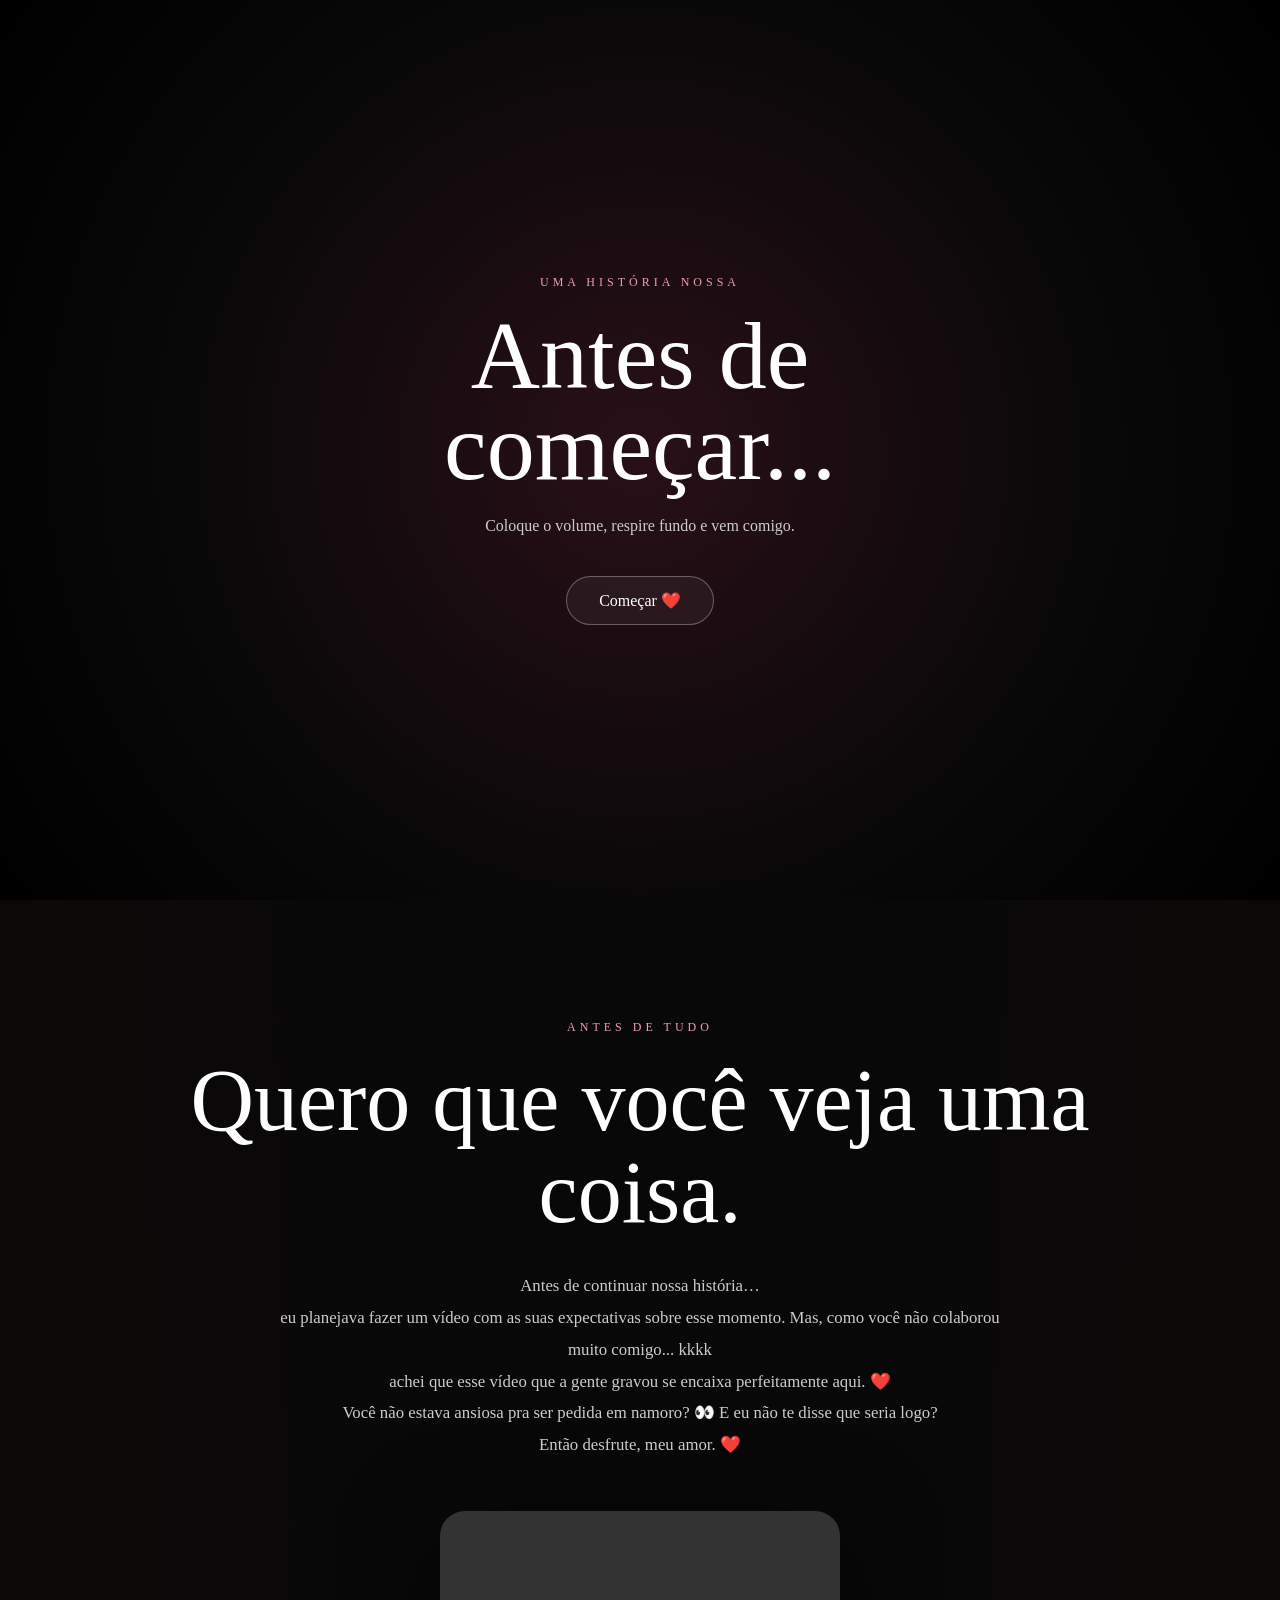
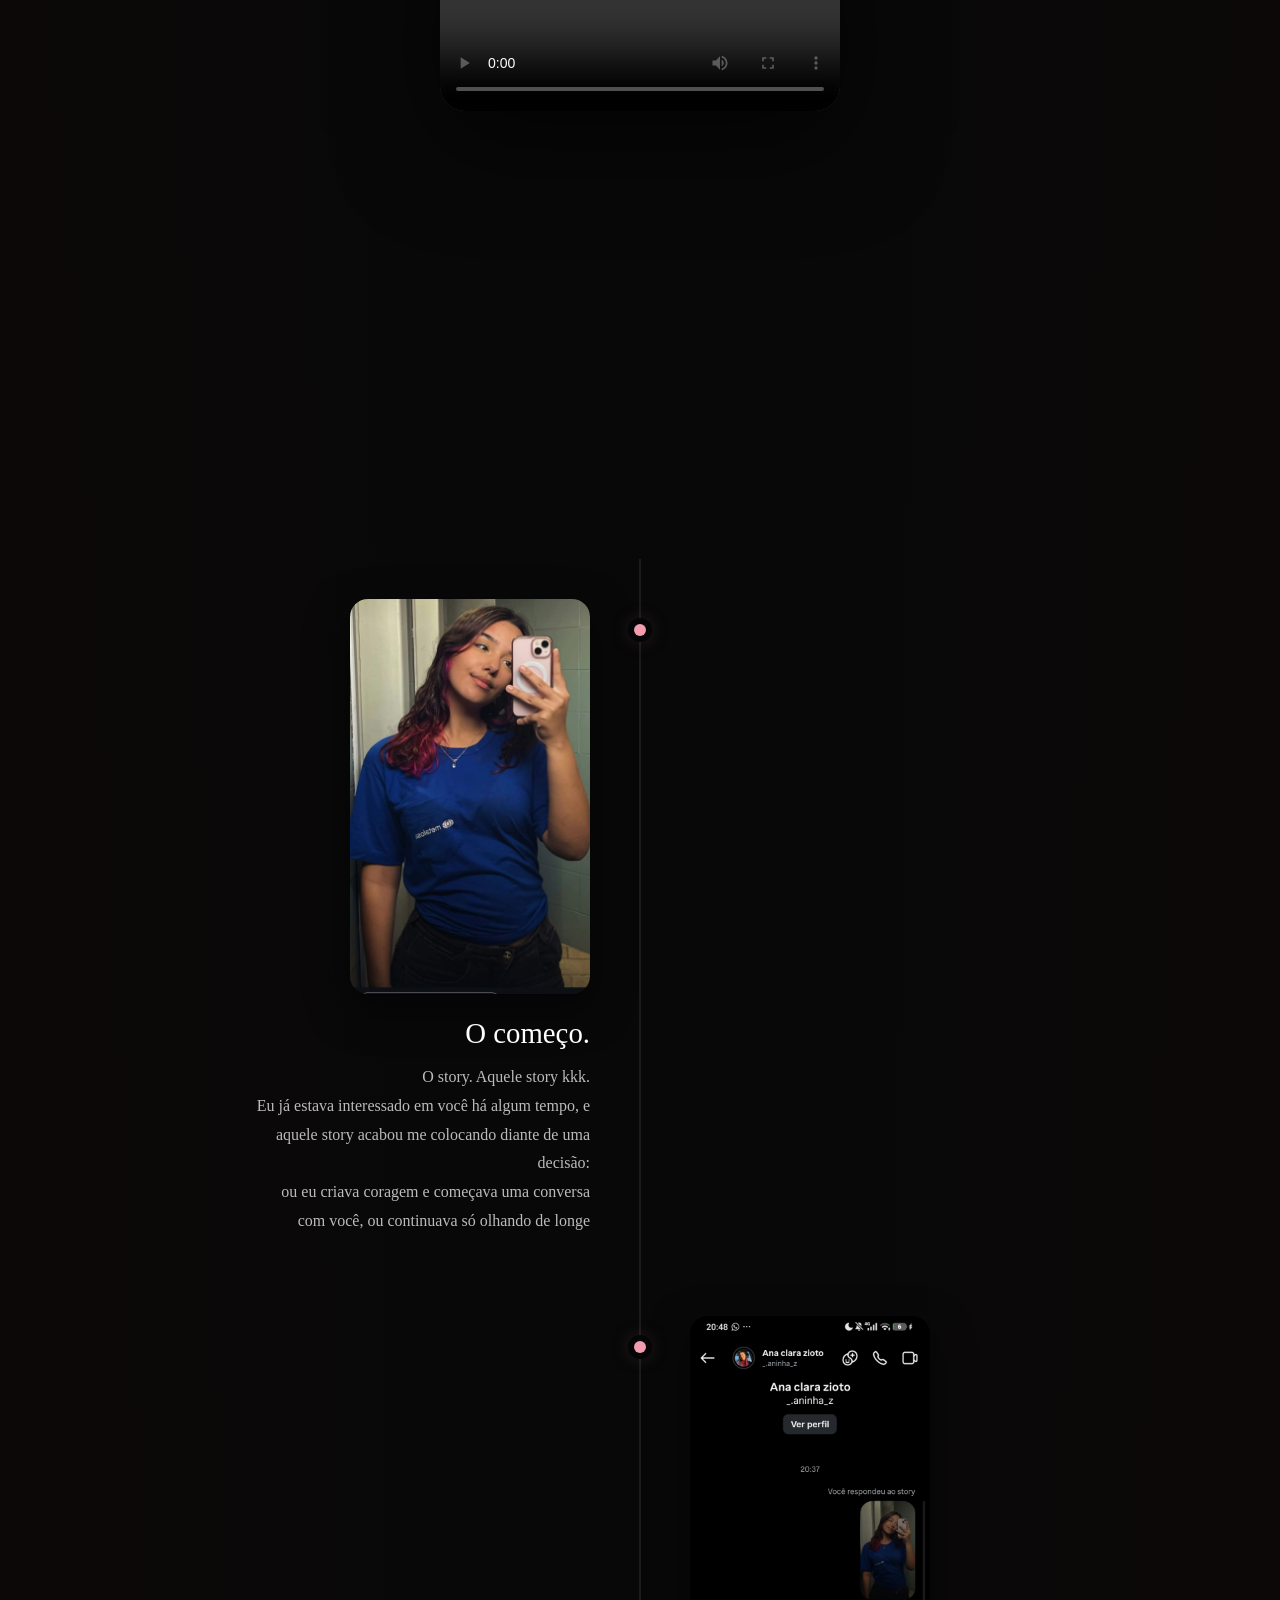
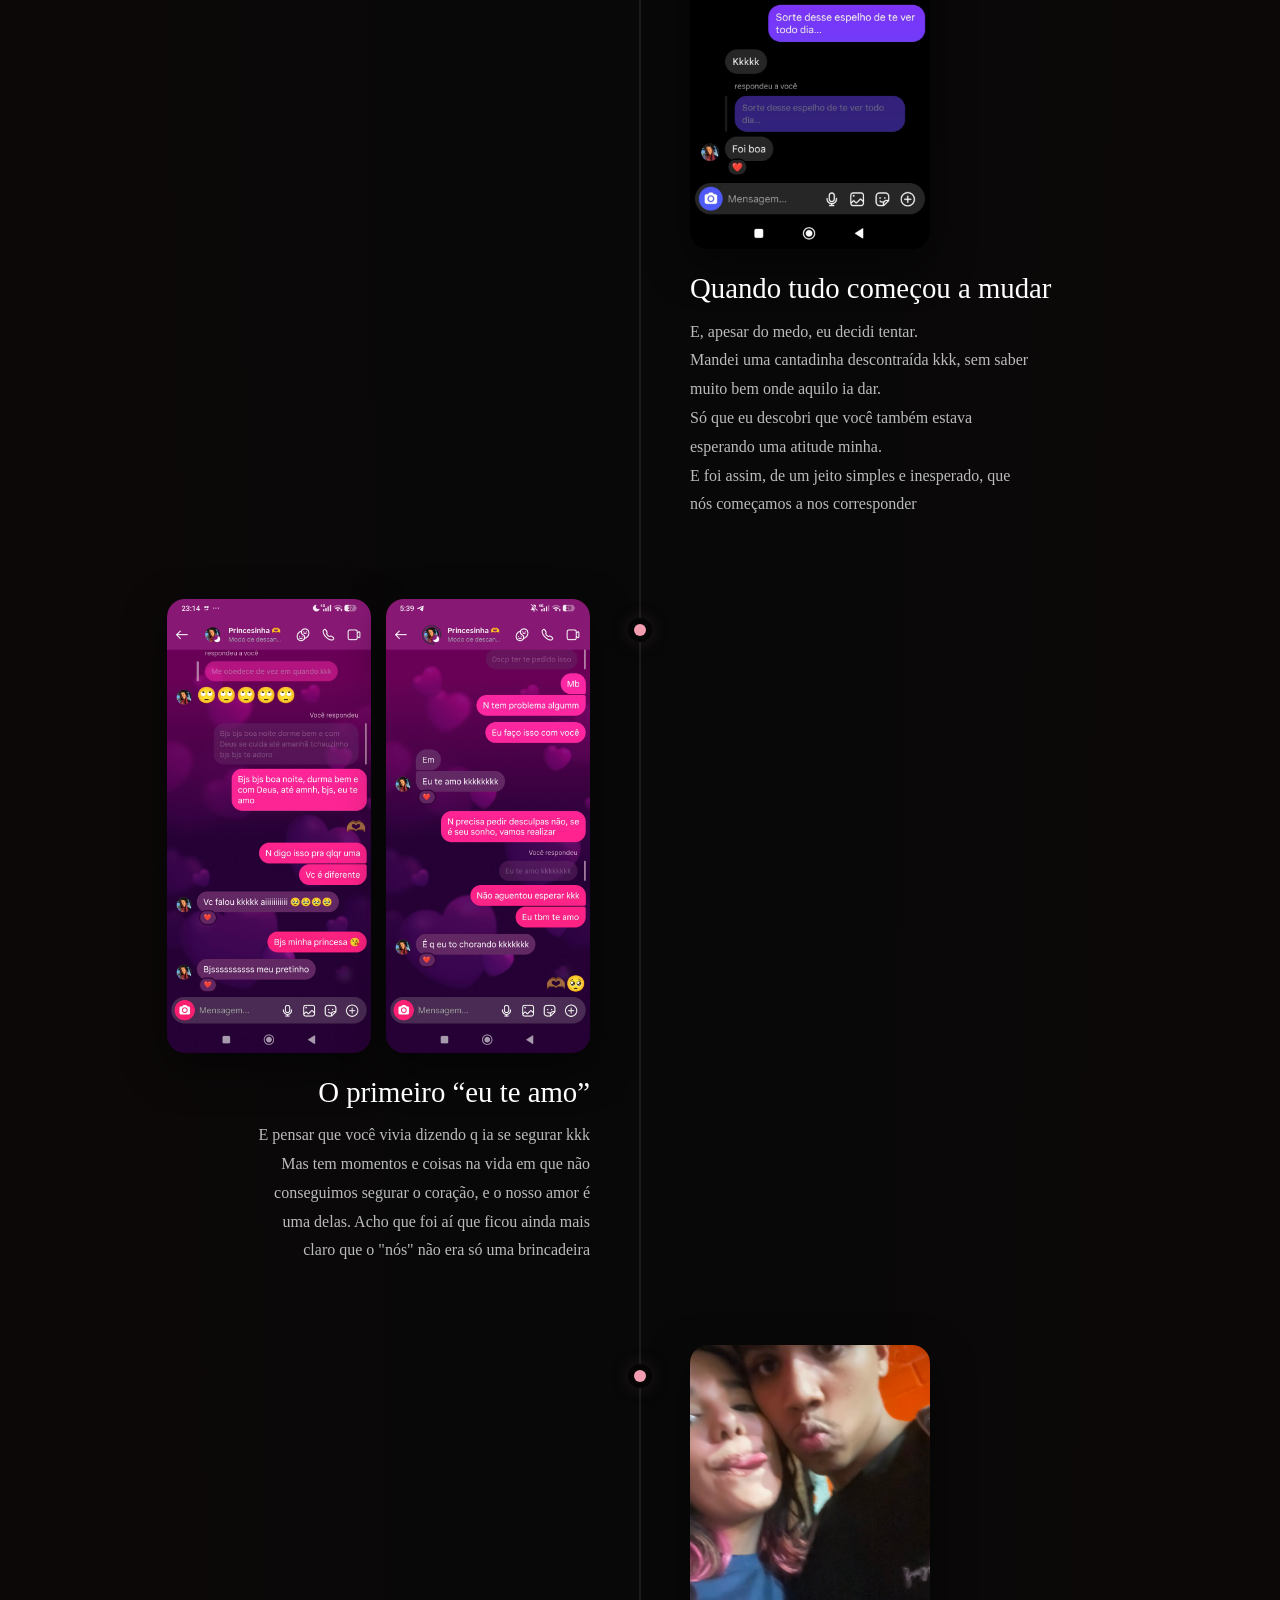
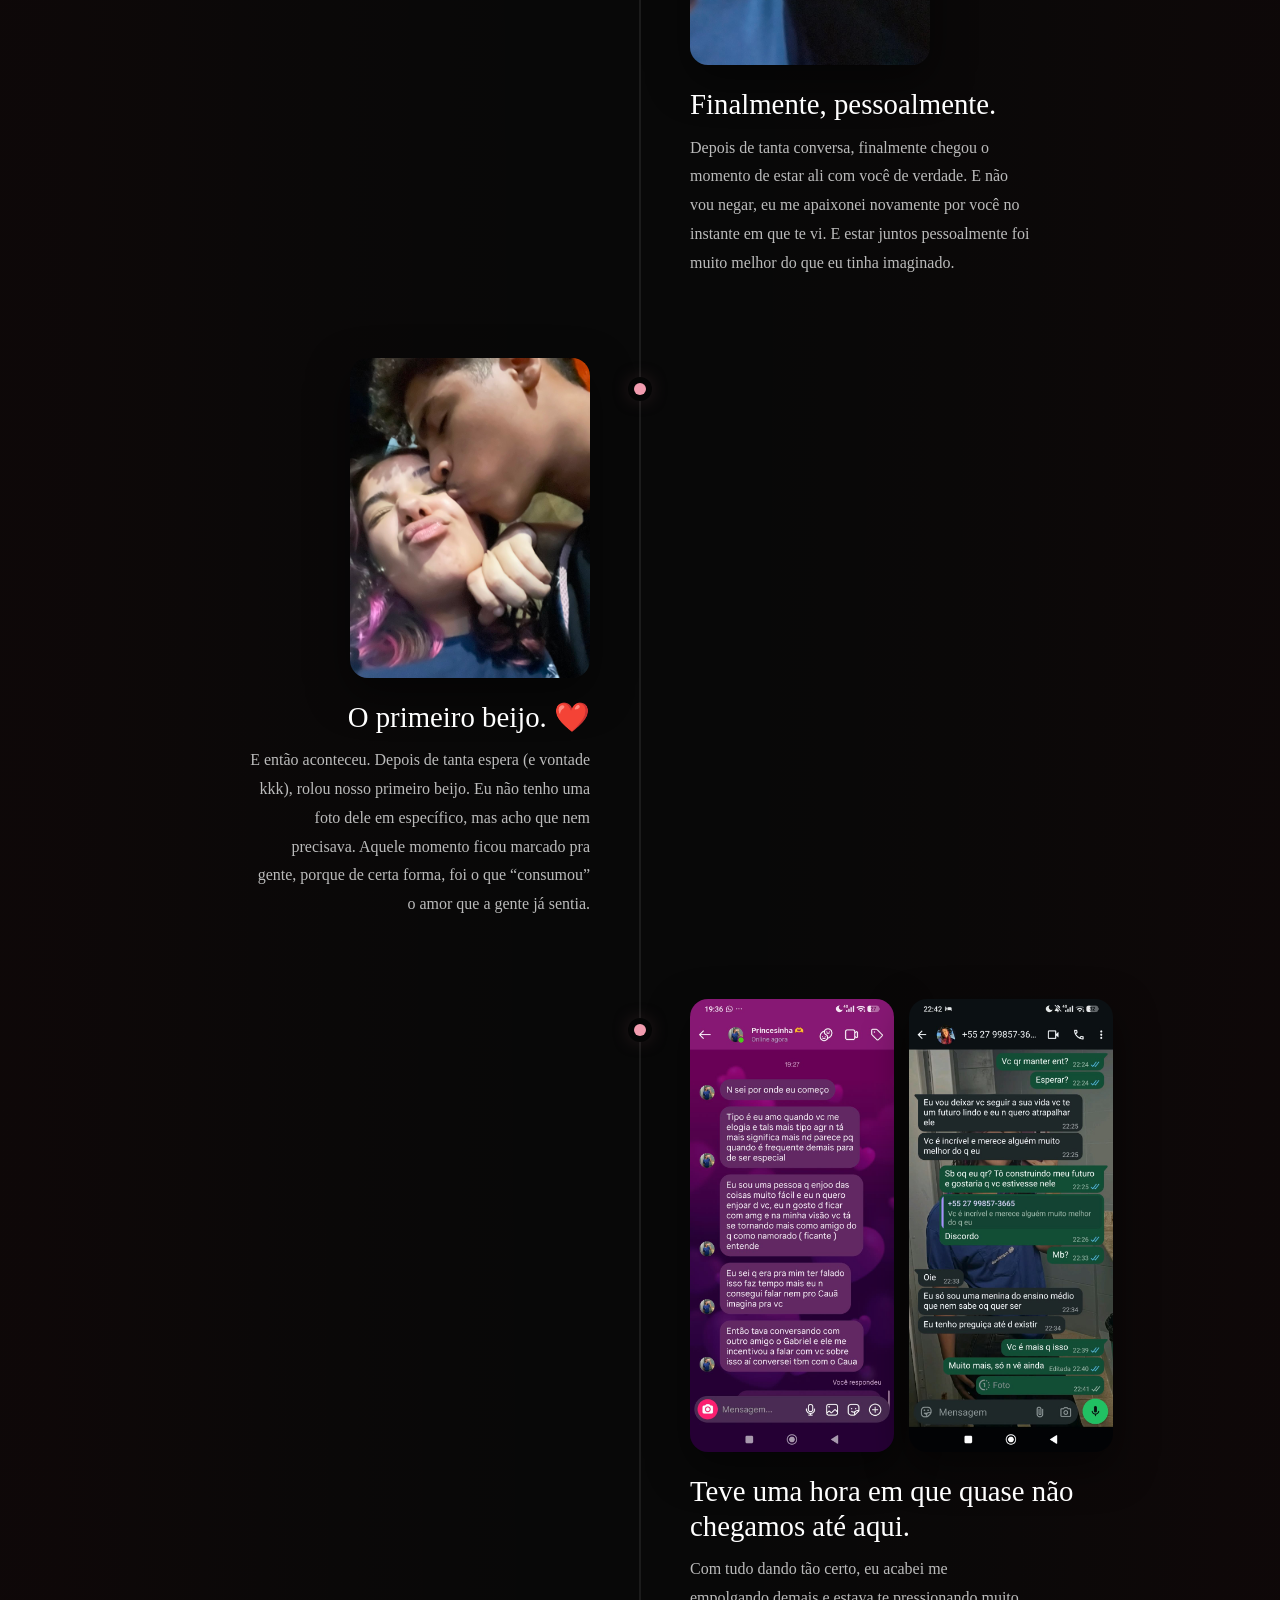
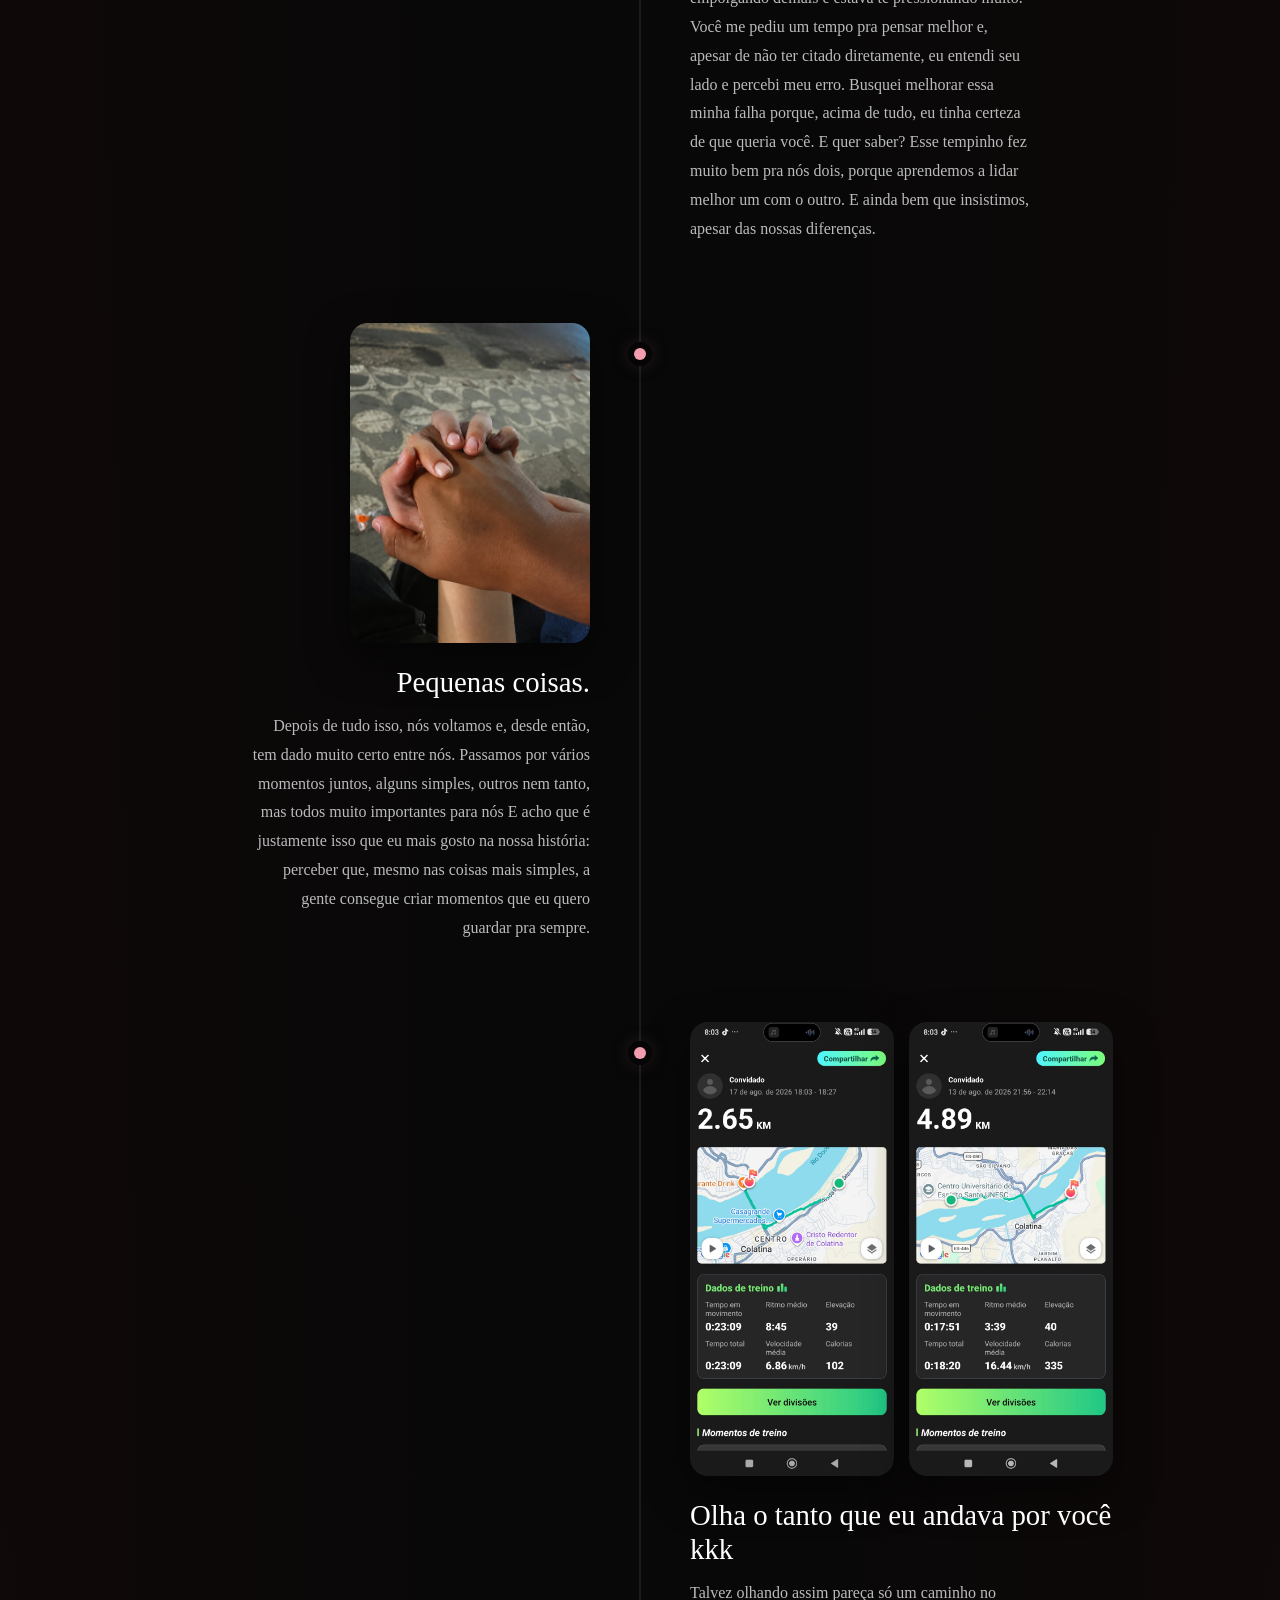
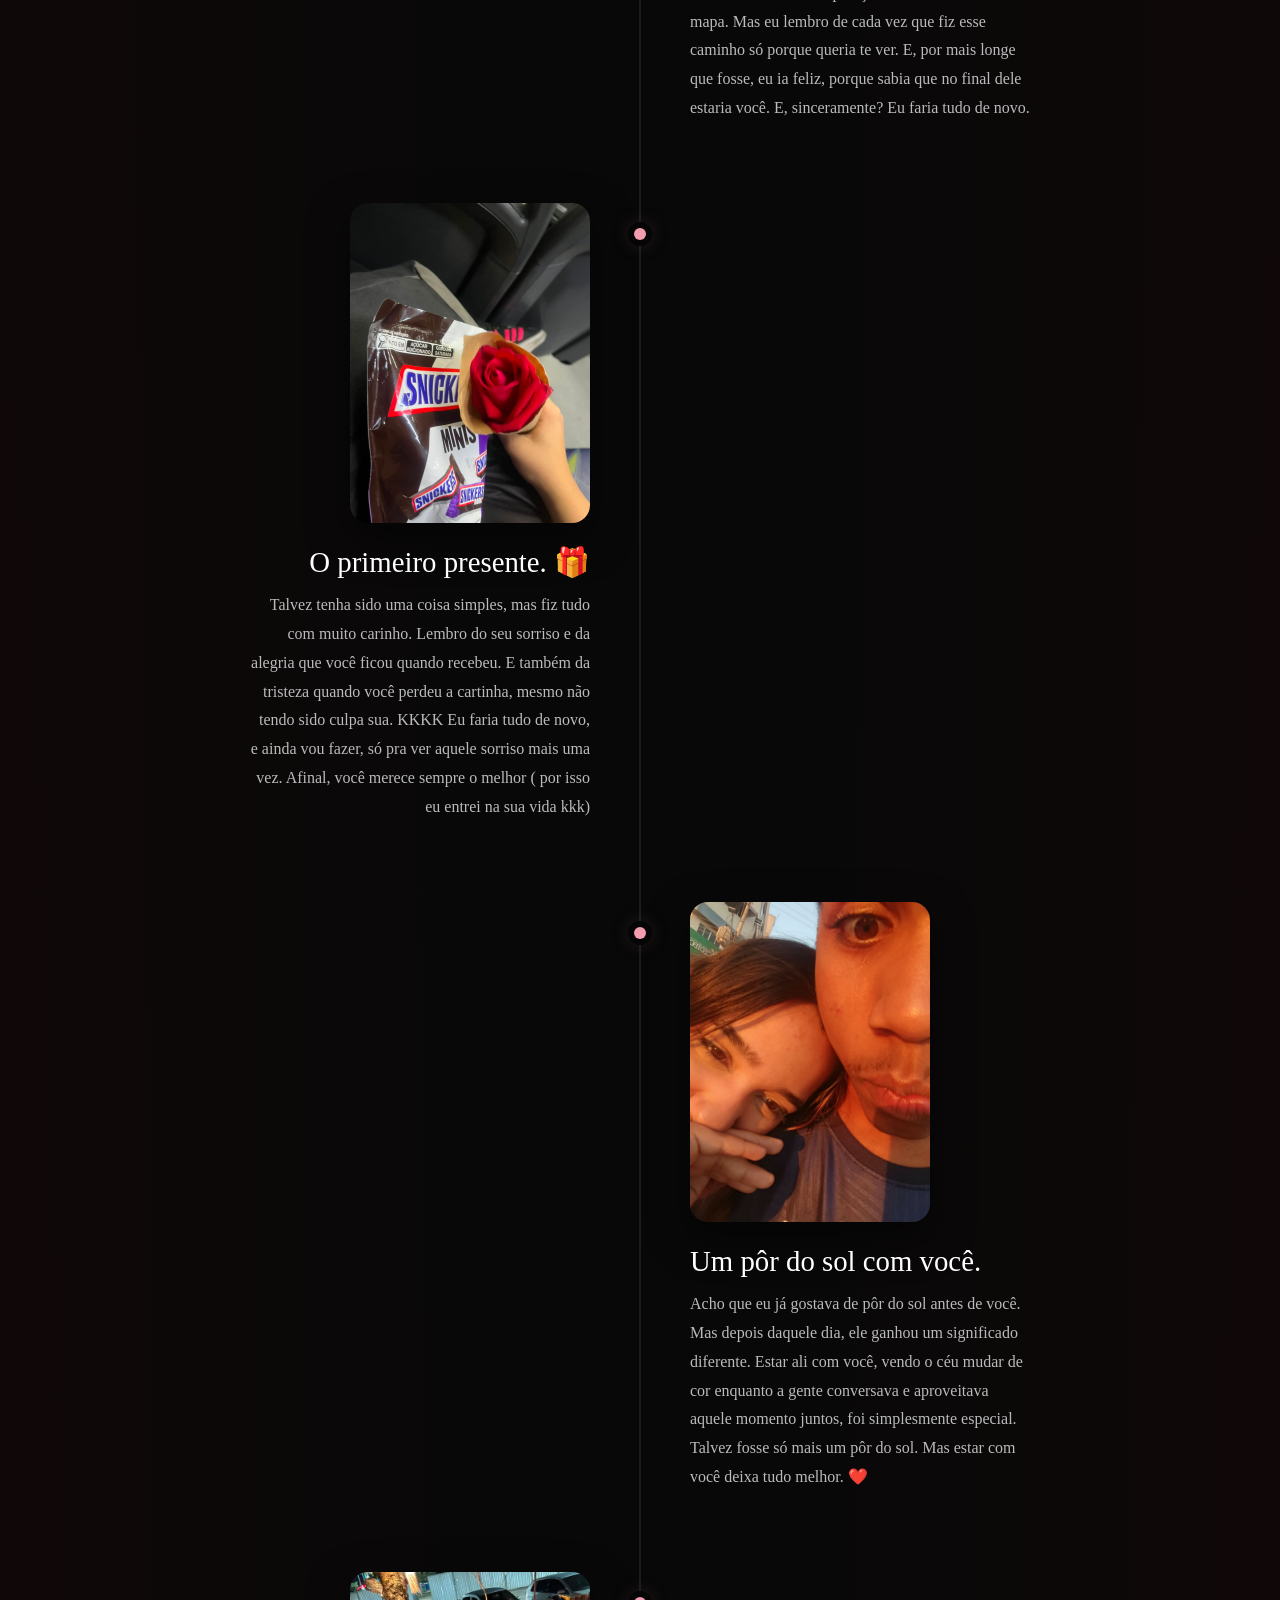
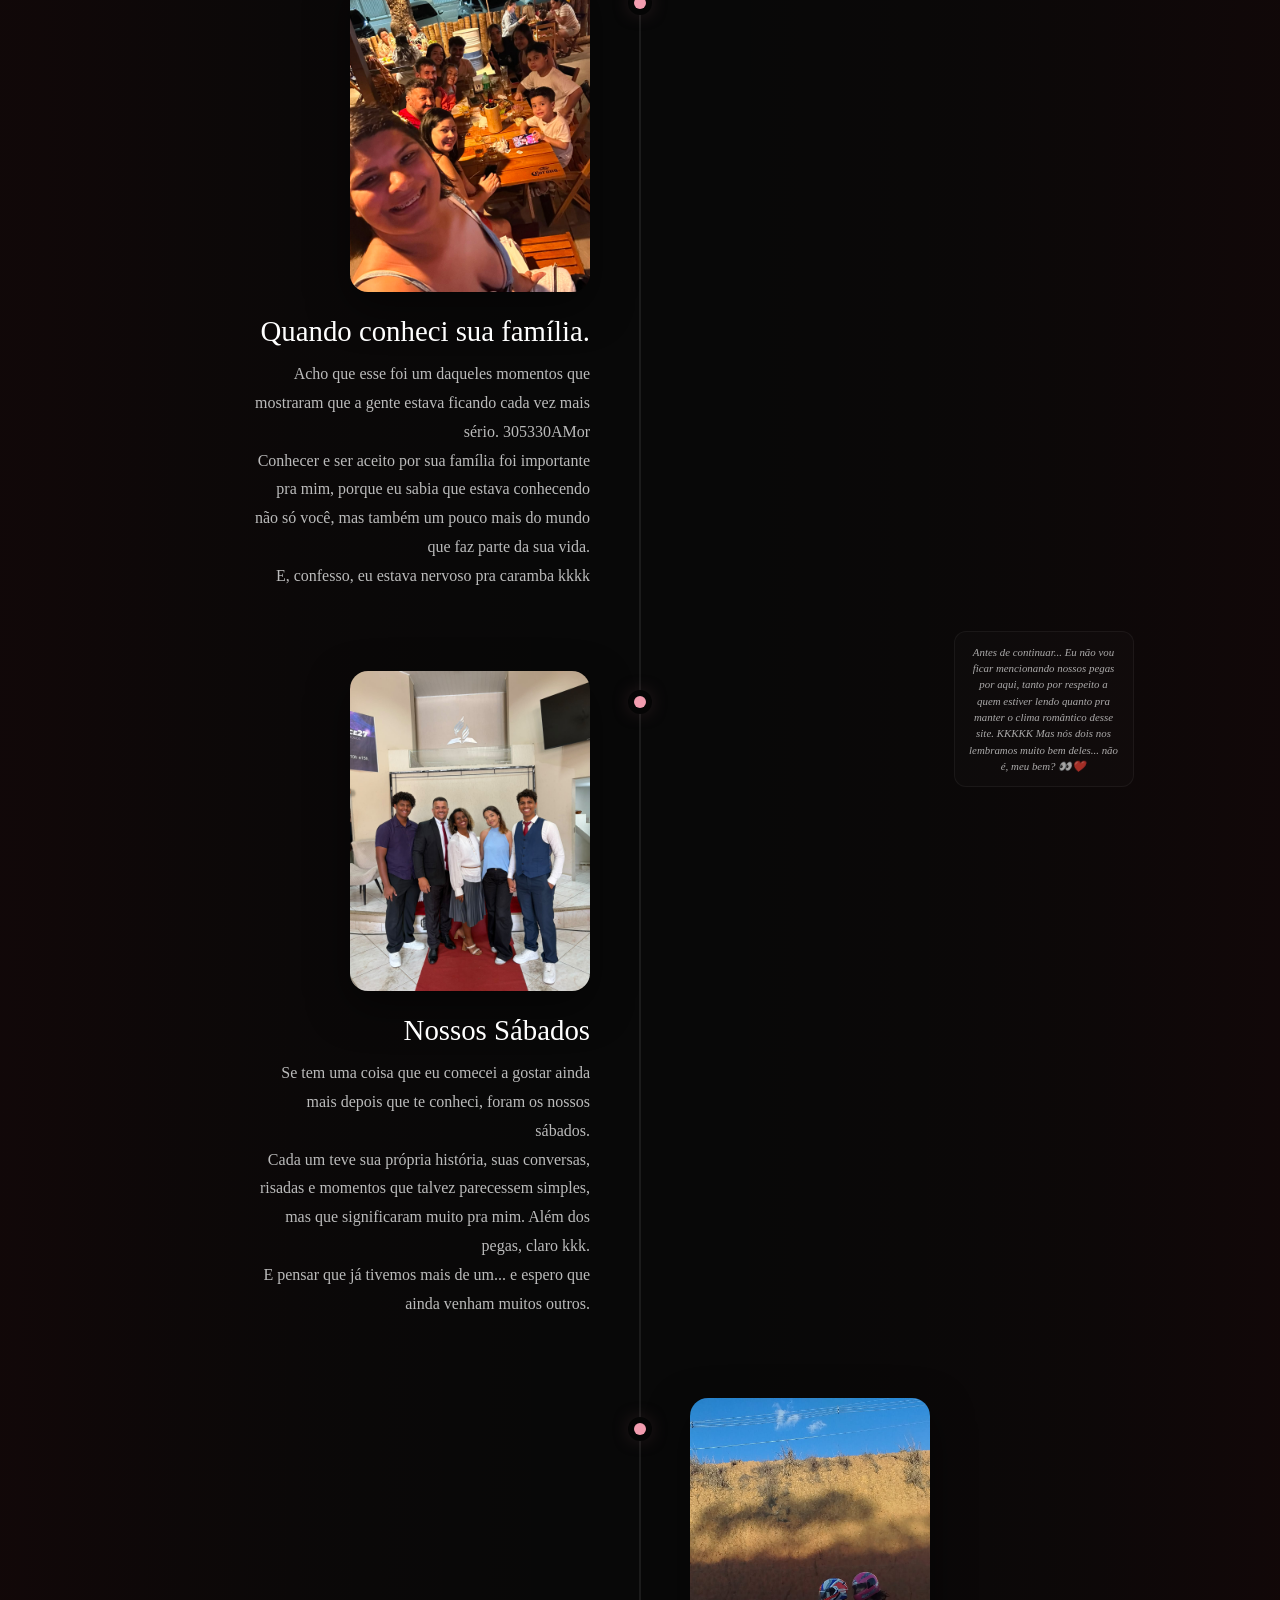
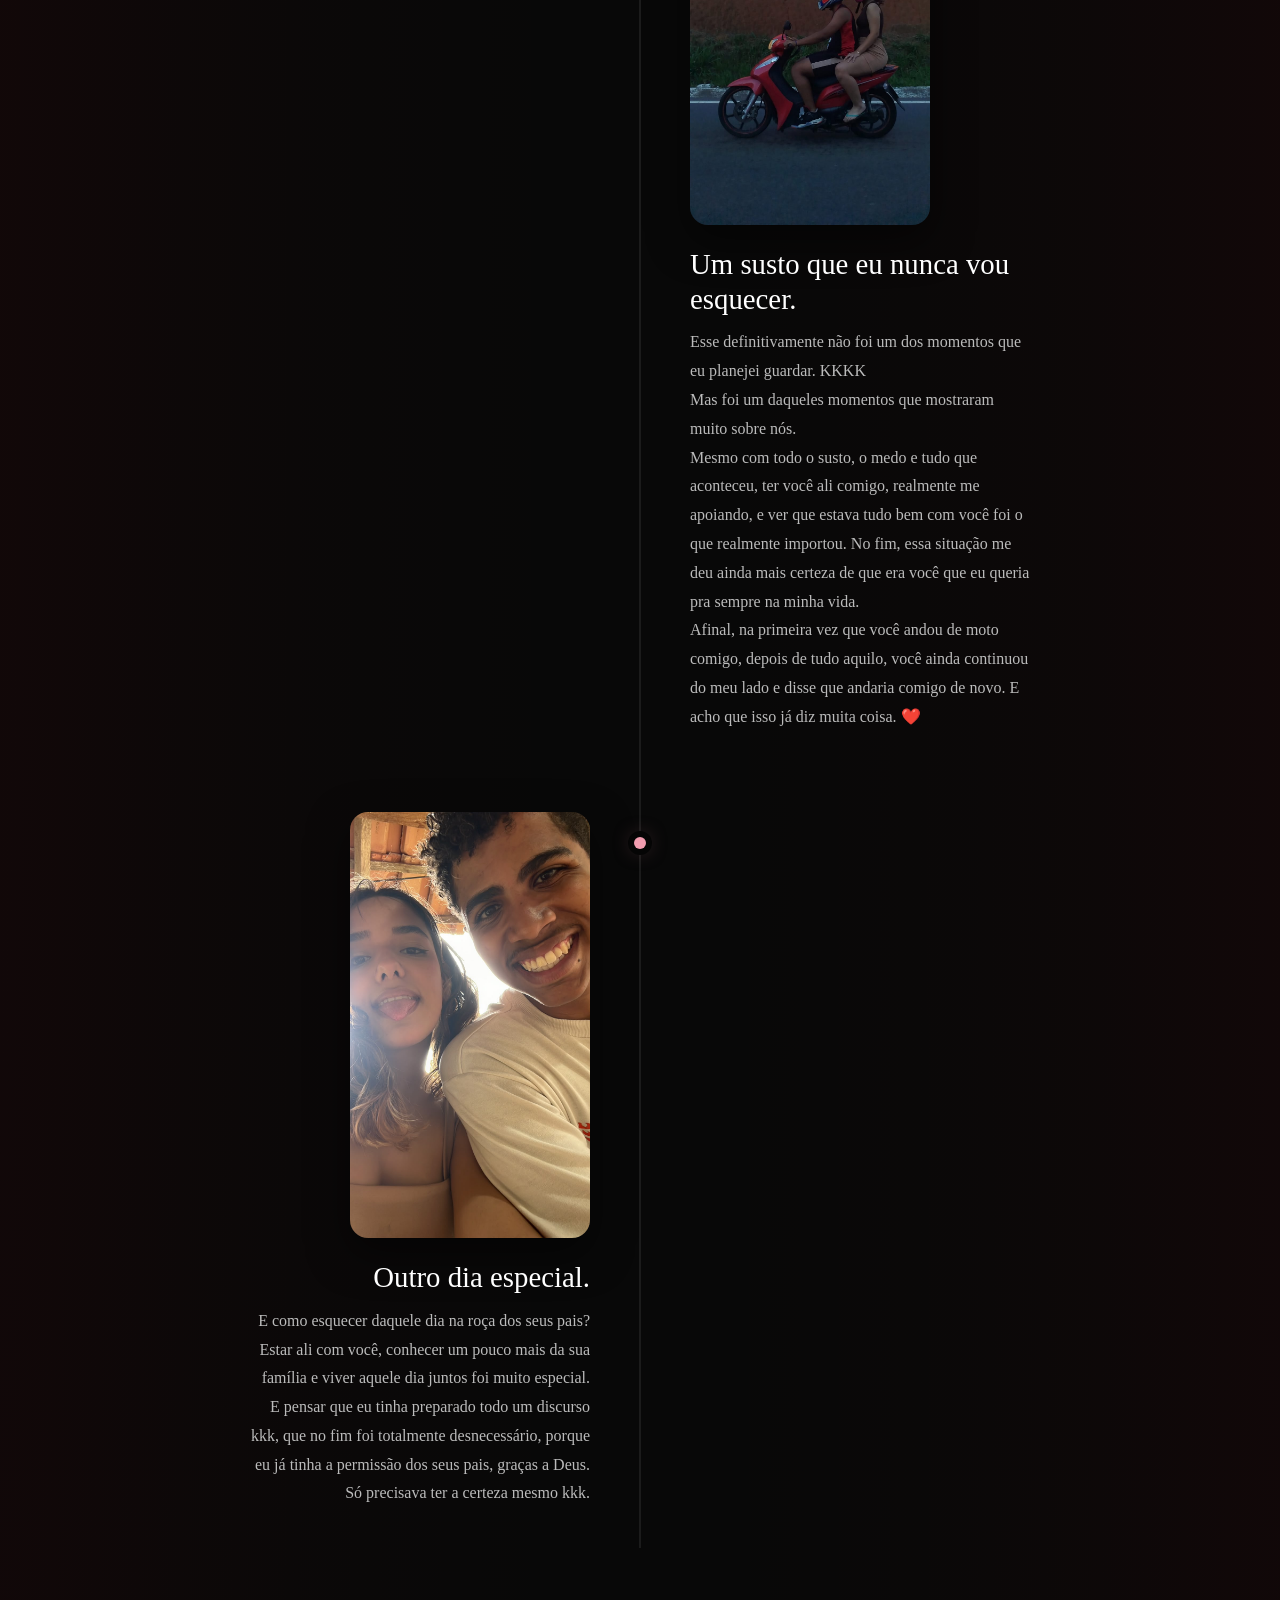
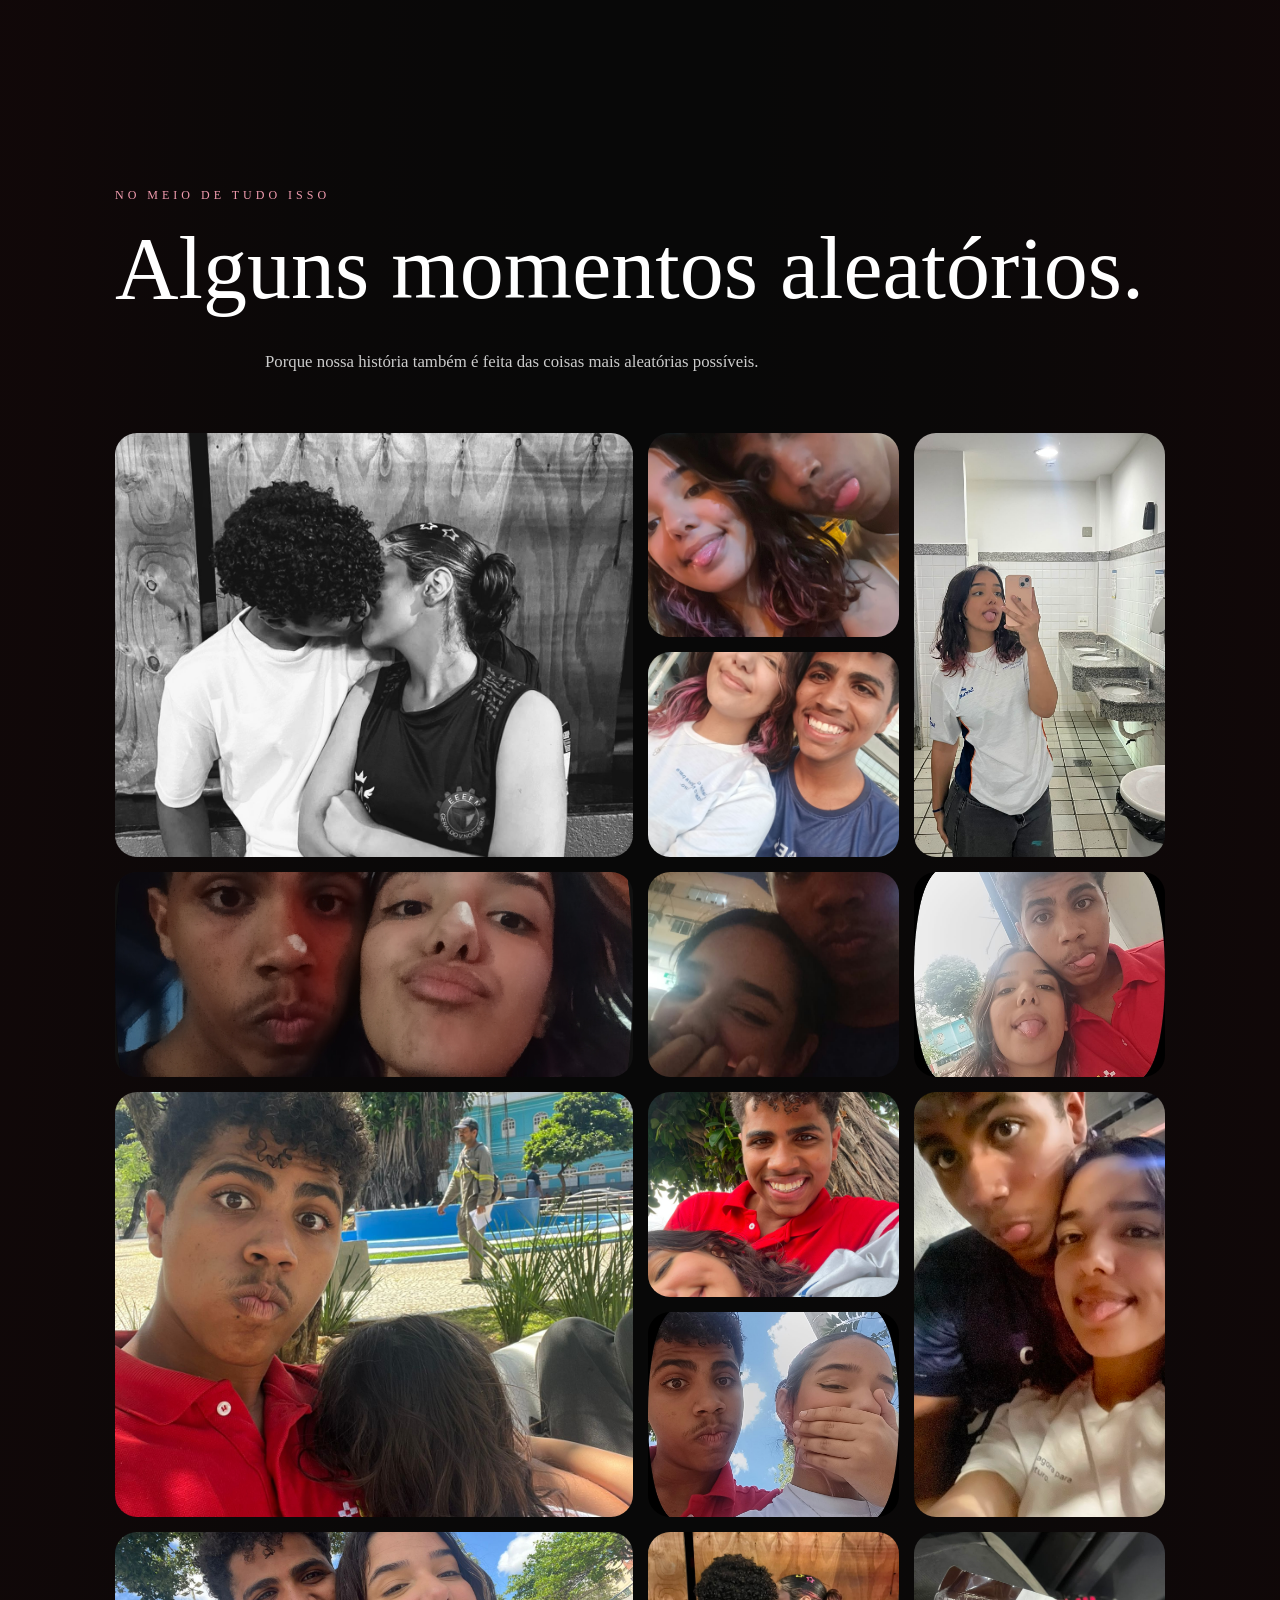
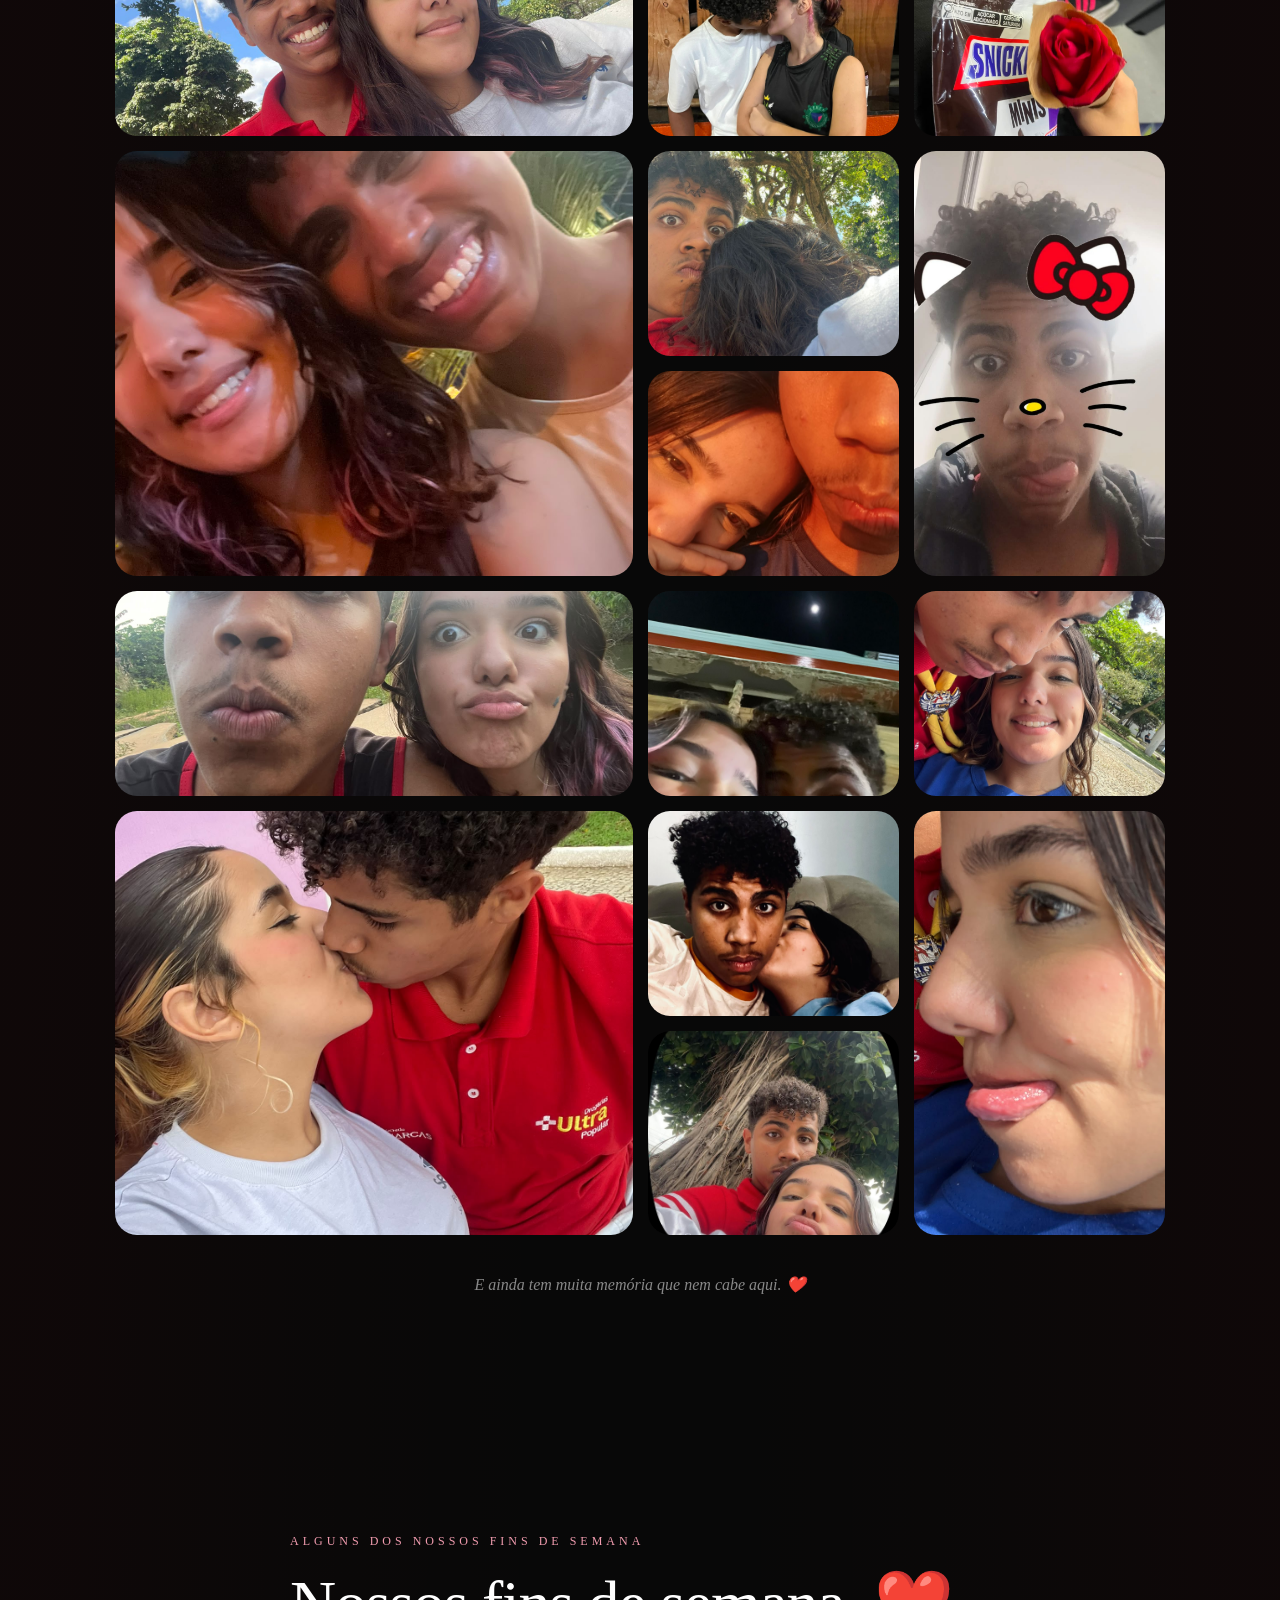
==== index.html @ 12b3aefc "pronto" ====
<!DOCTYPE html>
<html lang="pt-BR">
<head>
    <meta charset="UTF-8">
    <meta name="viewport" content="width=device-width, initial-scale=1.0">
    <title>Eu e Você ❤️</title>
    <link rel="stylesheet" href="css/style.css">
</head>

<body>

    <!-- =====================================================
         INTRO
    ====================================================== -->

    <div id="intro">
        <div class="intro-content">
            <div class="eyebrow">uma história nossa</div>

            <h1>Antes de começar...</h1>

            <p>
                Coloque o volume, respire fundo e vem comigo.
            </p>

            <button id="startBtn">
                Começar ❤️
            </button>
        </div>
    </div>


    <!-- =====================================================
         MÚSICA
    ====================================================== -->

    <audio id="music" loop preload="auto">
        <source src="assets/best-part.mp3" type="audio/mpeg">
    </audio>

    <button id="musicControl" aria-label="Controlar música">
        ♪
    </button>


    <!-- =====================================================
         HERO
    ====================================================== -->

    <section class="hero">

        <img
            src="assets/timeline/capa.jpeg"
            class="hero-image"
            alt="Nós dois"
        >

        <div class="hero-content reveal">
            <div class="eyebrow">para você</div>

            <h1>Nossa história</h1>

            <p>
                E tudo que aconteceu até chegarmos aqui
            </p>
        </div>

    </section>


    <!-- =====================================================
         VÍDEO 1
    ====================================================== -->

    <section class="video-section">

        <div class="container reveal">

            <div class="eyebrow">
                antes de tudo
            </div>

            <h2 class="section-title">
                Quero que você veja uma coisa.
            </h2>

            <p class="section-text">
                Antes de continuar nossa história…
                <br>
                eu planejava fazer um vídeo com as suas expectativas sobre esse momento.
                
                Mas, como você não colaborou muito comigo... kkkk
                <br>
                achei que esse vídeo que a gente gravou se encaixa perfeitamente aqui. ❤️
                <br>
                Você não estava ansiosa pra ser pedida em namoro? 👀
                E eu não te disse que seria logo?
                <br>
                Então desfrute, meu amor. ❤️

            </p>

            <div class="video-frame">

                <video
                    controls
                    playsinline
                    preload="metadata"
                >
                    <source
                        src="assets/video-dela.mp4"
                        type="video/mp4"
                    >
                </video>

            </div>

        </div>

    </section>


    <!-- =====================================================
         TIMELINE
    ====================================================== -->

    <section>

        <div class="container">

            <div class="eyebrow reveal">
                nossa história
            </div>

            <h2 class="section-title reveal">
                Antes de chegar <span class="accent">aqui.</span>
            </h2>

            <div class="timeline">

                <!-- 01 -->

                <article class="timeline-item">

                    <img
                        src="assets/timeline/primeiro-story.jpeg"
                        alt="O começo"
                    >

                    <h3>O começo.</h3>

                    <p>
                        O story. Aquele story kkk.
                        <br>
                        Eu já estava interessado em você há algum tempo, e aquele story acabou me colocando diante de uma decisão:
                        <br>
                        ou eu criava coragem e começava uma conversa com você, ou continuava só olhando de longe
                    </p>

                </article>


                <!-- 02 -->

                <article class="timeline-item">

                    <img
                        src="assets/timeline/primeira-conversa.jpeg"
                        alt="Nossa primeira conversa"
                    >

                    <h3>
                        Quando tudo começou a mudar
                    </h3>

                    <p>
                        E, apesar do medo, eu decidi tentar.
                        <br>
                        Mandei uma cantadinha descontraída kkk, sem saber muito bem onde aquilo ia dar.
                        <br>
                        Só que eu descobri que você também estava esperando uma atitude minha.
                        <br>
                        E foi assim, de um jeito simples e inesperado, que nós começamos a nos corresponder
                    </p>

                </article>


                <!-- 03 -->

                <article class="timeline-item">

                    <div class="love-messages">

                        <img
                            src="assets/timeline/eu-te-amo-1.jpeg"
                            alt="Mensagem"
                        >

                        <img
                            src="assets/timeline/eu-te-amo-2.jpeg"
                            alt="Mensagem"
                        >

                    </div>

                    <h3>
                        O primeiro “eu te amo”
                    </h3>

                    <p>
                        E pensar que você vivia dizendo q ia se segurar kkk
                        Mas tem momentos e coisas na vida em que não conseguimos segurar o coração, e o nosso amor é uma delas.
                        Acho que foi aí que ficou ainda mais claro que o "nós" não era só uma brincadeira
                    </p>

                </article>


                <!-- 04 -->

                <article class="timeline-item">

                    <img
                        src="assets/timeline/primeiro-encontro.jpeg"
                        alt="Nosso primeiro encontro"
                    >

                    <h3>
                        Finalmente, pessoalmente.
                    </h3>

                    <p>
                        Depois de tanta conversa, finalmente chegou o momento de estar ali com você de verdade.
                        E não vou negar, eu me apaixonei novamente por você no instante em que te vi.
                        E estar juntos pessoalmente foi muito melhor do que eu tinha imaginado.
                    </p>

                </article>


                <!-- 05 -->

                <article class="timeline-item">

                    <img
                        src="assets/timeline/primeiro-beijo.jpeg"
                        alt="Nosso primeiro beijo"
                    >

                    <h3>
                        O primeiro beijo. ❤️
                    </h3>

                    <p>
                        E então aconteceu.
                        Depois de tanta espera (e vontade kkk), rolou nosso primeiro beijo.
                        Eu não tenho uma foto dele em específico, mas acho que nem precisava.
                        Aquele momento ficou marcado pra gente, porque de certa forma, foi o que “consumou” o amor que a gente já sentia.
                    </p>

                </article>


                <!-- 06 -->

                <article class="timeline-item">

                    <div class="conversation-prints">

                        <img
                            src="assets/timeline/desistir2.jpeg"
                            alt="Conversa"
                        >

                        <img
                            src="assets/timeline/desistir1.jpeg"
                            alt="Conversa"
                        >

                    </div>

                    <h3>
                        Teve uma hora em que quase não chegamos até aqui.
                    </h3>

                    <p>
                        Com tudo dando tão certo, eu acabei me empolgando demais e estava te pressionando muito.
                        Você me pediu um tempo pra pensar melhor e, apesar de não ter citado diretamente, eu entendi seu lado e percebi meu erro. Busquei melhorar essa minha falha porque, acima de tudo, eu tinha certeza de que queria você.
                        E quer saber? Esse tempinho fez muito bem pra nós dois, porque aprendemos a lidar melhor um com o outro.
                        E ainda bem que insistimos, apesar das nossas diferenças.
                    </p>

                </article>


                <!-- 07 -->

                <article class="timeline-item">

                    <img
                        src="assets/timeline/maos.jpeg"
                        alt="Nossas mãos"
                    >

                    <h3>
                        Pequenas coisas.
                    </h3>

                    <p>
                        Depois de tudo isso, nós voltamos e, desde então, tem dado muito certo entre nós.
                        Passamos por vários momentos juntos, alguns simples, outros nem tanto, mas todos muito importantes para nós
                        E acho que é justamente isso que eu mais gosto na nossa história: perceber que, mesmo nas coisas mais simples, 
                        a gente consegue criar momentos que eu quero guardar pra sempre.
                    </p>

                </article>


                <!-- 08 -->

                <article class="timeline-item">

                    <div class="route-prints">

                        <img
                            src="assets/timeline/caminho1.jpeg"
                            alt="Caminho"
                        >

                        <img
                            src="assets/timeline/caminho2.jpeg"
                            alt="Caminho"
                        >

                    </div>

                    <h3>
                        Olha o tanto que eu andava por você kkk
                    </h3>

                    <p>
                        Talvez olhando assim pareça só um caminho no mapa.
                        Mas eu lembro de cada vez que fiz esse caminho só porque queria te ver.
                        E, por mais longe que fosse, eu ia feliz, porque sabia que no final dele estaria você.
                        E, sinceramente? Eu faria tudo de novo.
                    </p>

                </article>


                <!-- 09 -->

                <article class="timeline-item">

                    <img
                        src="assets/timeline/presente.jpeg"
                        alt="Primeiro presente"
                    >

                    <h3>
                        O primeiro presente. 🎁
                    </h3>

                    <p>
                        Talvez tenha sido uma coisa simples, mas fiz tudo com muito carinho.
                        Lembro do seu sorriso e da alegria que você ficou quando recebeu.
                        E também da tristeza quando você perdeu a cartinha, mesmo não tendo sido culpa sua. KKKK
                        Eu faria tudo de novo, e ainda vou fazer, só pra ver aquele sorriso mais uma vez.
                        Afinal, você merece sempre o melhor ( por isso eu entrei na sua vida kkk)
                    </p>

                </article>


                <!-- 10 -->

                <article class="timeline-item">

                    <img
                        src="assets/momentos/olhos.jpeg"
                        alt="Pôr do sol"
                    >

                    <h3>
                        Um pôr do sol com você.
                    </h3>

                    <p>
                        Acho que eu já gostava de pôr do sol antes de você.
                        Mas depois daquele dia, ele ganhou um significado diferente.
                        Estar ali com você, vendo o céu mudar de cor enquanto a gente conversava e aproveitava aquele momento juntos, foi simplesmente especial.
                        Talvez fosse só mais um pôr do sol.
                        Mas estar com você deixa tudo melhor. ❤️
                    </p>

                </article>


                <!-- 11 -->

                <article class="timeline-item">

                    <img
                        src="assets/timeline/familia.jpeg"
                        alt="Família"
                    >

                    <h3>
                        Quando conheci sua família.
                    </h3>

                    <p>
                        Acho que esse foi um daqueles momentos que mostraram que a gente estava ficando cada vez mais sério.
                        305330AMor
                        <br>
                        Conhecer e ser aceito por sua família foi importante pra mim, porque eu sabia que estava conhecendo não só você, 
                        mas também um pouco mais do mundo que faz parte da sua vida.
                        <br>
                        E, confesso, eu estava nervoso pra caramba kkkk
                    </p>

                    

                </article>
                
                    <div class="timeline-note">
                        <p>
                        Antes de continuar...

                        Eu não vou ficar mencionando nossos pegas por aqui, tanto por respeito a quem estiver lendo quanto pra manter o clima romântico desse site. KKKKK

                        Mas nós dois nos lembramos muito bem deles... não é, meu bem? 👀❤️

                        </p>

                    </div>

                <!-- 12 -->

                <article class="timeline-item">

                    <img
                        src="assets/timeline/sabado.jpeg"
                        alt="Nossos sábados"
                    >

                    <h3>
                        Nossos Sábados
                    </h3>

                    <p>
                        Se tem uma coisa que eu comecei a gostar ainda mais depois que te conheci, foram os nossos sábados.
                        <br>
                        Cada um teve sua própria história, suas conversas, risadas e momentos que talvez parecessem simples, mas que significaram muito pra mim.
                        Além dos pegas, claro kkk.
                        <br>
                        E pensar que já tivemos mais de um... e espero que ainda venham muitos outros.
                    </p>

                </article>


                <!-- 13 -->

                <article class="timeline-item">

                    <img
                        src="assets/fins-de-semana/biz.jpeg"
                        alt="O susto da Biz"
                    >

                    <h3>
                        Um susto que eu nunca vou esquecer.
                    </h3>

                    <p>
                        
                        Esse definitivamente não foi um dos momentos que eu planejei guardar. KKKK
                        <br>
                        Mas foi um daqueles momentos que mostraram muito sobre nós.
                        <br>
                        Mesmo com todo o susto, o medo e tudo que aconteceu, ter você ali comigo, realmente me apoiando, e ver que estava tudo bem com você foi o que realmente importou.
                        No fim, essa situação me deu ainda mais certeza de que era você que eu queria pra sempre na minha vida.
                        <br>
                        Afinal, na primeira vez que você andou de moto comigo, depois de tudo aquilo, você ainda continuou do meu lado e disse que andaria comigo de novo.
                        E acho que isso já diz muita coisa. ❤️

                    </p>

                </article>


                <!-- 14 -->

                <article class="timeline-item">

                    <img
                        src="assets/timeline/roça.jpeg"
                        alt="Um dia especial"
                    >

                    <h3>
                        Outro dia especial.
                    </h3>

                    <p>
                        E como esquecer daquele dia na roça dos seus pais?
                        <br>
                        Estar ali com você, conhecer um pouco mais da sua família e viver aquele dia juntos foi muito especial.
                        <br>
                        E pensar que eu tinha preparado todo um discurso kkk, que no fim foi totalmente desnecessário,
                         porque eu já tinha a permissão dos seus pais, graças a Deus.
                         <br>
                        Só precisava ter a certeza mesmo kkk.
                    </p>

                </article>

            </div>

        </div>

    </section>


    <!-- =====================================================
         MOMENTOS
    ====================================================== -->

    <section class="moments-section">

        <div class="container">

            <div class="eyebrow reveal">
                no meio de tudo isso
            </div>

            <h2 class="section-title reveal">
                Alguns momentos aleatórios.
            </h2>

            <p class="section-text reveal">
                Porque nossa história também é feita das coisas
                mais aleatórias possíveis.
            </p>

            <div class="moments-grid reveal">

                <div class="moment moment-large">
                    <img src="assets/momentos/bj_black.jpeg" alt="">
                </div>

                <div class="moment">
                    <img src="assets/timeline/lingua.jpeg" alt="">
                </div>

                <div class="moment moment-tall espelho">
                    <img src="assets/momentos/espelho.jpeg" alt="">
                </div>

                <div class="moment">
                    <img src="assets/momentos/mendigo.jpeg" alt="">
                </div>

                <div class="moment moment-wide">
                    <img src="assets/momentos/momento-01.jpeg" alt="">
                </div>

                <div class="moment">
                    <img src="assets/momentos/noite.jpeg" alt="">
                </div>

                <div class="moment">
                    <img src="assets/momentos/ontem.jpeg" alt="">
                </div>

                <div class="moment moment-large">
                    <img src="assets/momentos/dormindo1.jpeg" alt="">
                </div>

                <div class="moment">
                    <img src="assets/momentos/praca2.jpeg" alt="">
                </div>

                <div class="moment moment-tall">
                    <img src="assets/momentos/sol.jpeg" alt="">
                </div>

                <div class="moment">
                    <img src="assets/momentos/praca4.jpeg" alt="">
                </div>

                <div class="moment moment-wide">
                    <img src="assets/momentos/praca3.jpeg" alt="">
                </div>

                <div class="moment">
                    <img src="assets/timeline/capa.jpeg" alt="">
                </div>

                <div class="moment">
                    <img src="assets/timeline/presente.jpeg" alt="">
                </div>

                <div class="moment moment-large">
                    <img src="assets/timeline/ft-sorrindo.jpeg" alt="">
                </div>

                <div class="moment">
                    <img src="assets/momentos/dormindo2.jpeg" alt="">
                </div>

                <div class="moment moment-tall">
                    <img src="assets/momentos/fofo.jpeg" alt="">
                </div>

                <div class="moment">
                    <img src="assets/momentos/olhos.jpeg" alt="">
                </div>

                <div class="moment moment-wide">
                    <img src="assets/momentos/careta3.jpeg" alt="">
                </div>

                <div class="moment">
                    <img src="assets/momentos/careta.jpeg" alt="">
                </div>


                <!-- 21 -->
                <div class="moment">
                    <img
                        src="assets/momentos/p.jpeg"
                        alt="Momento 21"
                    >
                </div>

                <!-- 22 -->
                <div class="moment moment-large">
                    <img
                        src="assets/momentos/bj.jpeg"
                        alt="Momento 22"
                    >
                </div>

                <!-- 23 -->
                <div class="moment">
                    <img
                        src="assets/fins-de-semana/sbd.jpeg"
                        alt="Momento 23"
                    >
                </div>

                <!-- 24 -->
                <div class="moment moment-tall">
                    <img
                        src="assets/momentos/l.jpeg"
                        alt="Momento 24"
                    >
                </div>

                <!-- 25 -->
                <div class="moment">
                    <img
                        src="assets/momentos/o.jpeg"
                        alt="Momento 25"
                    >
                </div>
            </div>

            <p class="moments-footer">
                E ainda tem muita memória que nem cabe aqui. ❤️
            </p>

        </div>

    </section>


    <!-- =====================================================
         FINS DE SEMANA
    ====================================================== -->

    <section class="sunset-section">

        <div class="container">

            <div class="sunset-intro">

                <div class="eyebrow">
                    alguns dos nossos fins de semana
                </div>

                <h2>
                    Nossos fins de semana. ❤️
                </h2>

                <p>
                    Depois de tudo que você viu até aqui, ainda tem alguns dos nossos fins de semana que eu quero guardar.
                    <br>
                    Cada um teve seus próprios momentos, conversas, risadas e, claro, algumas coisas que não vão aparecer por aqui. KKKK
                    <br>
                    Mas, no fim, todos eles têm uma coisa em comum:
                    <br>
                    eu estava com você. ❤️
                </p>

            </div>

            <div class="sunset-gallery">

                <img
                    class="sunset-main"
                    src="assets/timeline/sabado.jpeg"
                    alt="Sábado"
                >

                <img
                    src="assets/fins-de-semana/igreja.jpeg"
                    alt="Igreja"
                >

                <img
                    src="assets/fins-de-semana/rio.jpeg"
                    alt="Rio"
                >

                <img
                    src="assets/fins-de-semana/sbd.jpeg"
                    alt="Sábado"
                >

                <img
                    src="assets/fins-de-semana/sbd2.jpeg"
                    alt="Sábado"
                >

                <img
                    src="assets/fins-de-semana/biz.jpeg"
                    alt="Biz"
                >

                <img
                    src="assets/timeline/roça.jpeg"
                    alt="Roça"
                >

            </div>

            <p class="section-text sunset-text">
                Amor, passar meu tempo com você é uma das melhores coisas que eu tenho, e eu valorizo muito isso,
                 porque você é mais do que eu acho que mereço.
                <br>
                E basta estar com você, conversar, rir e aproveitar o momento juntos pra transformar um dia simples
                 em uma lembrança que eu quero guardar pra sempre. ❤️
            </p>

        </div>

    </section>


    <!-- =====================================================
         GALERIA DE PROVAS
    ====================================================== -->

    <section class="proof-section">

        <div class="container">

            <div class="eyebrow">
                deixa eu te mostrar uma coisa
            </div>

            <h2 class="section-title">
                Você me disse uma vez que achava que não sabia
                <span class="accent">demonstrar</span>
            </h2>

            <p class="section-text">
                Mas eu lembro de tantas vezes em que você me mostrou o que sente.
                <br>
                Talvez você nem tenha percebido na hora… mas eu percebi.
            </p>

            <p class="section-text">
                e eu juntei algumas delas aqui,
                <br>
                Então...
            </p>

            <button
                id="openProofGallery"
                class="gallery-start"
            >
                Deixa eu te mostrar ❤️
            </button>

        </div>

    </section>


    <!-- =====================================================
         GALERIA
    ====================================================== -->

    <div
        id="proofGallery"
        class="proof-gallery"
        aria-hidden="true"
    >

        <button
            id="closeProofGallery"
            class="gallery-close"
            aria-label="Fechar"
        >
            ×
        </button>

        <div class="gallery-content">

            <div class="gallery-counter">
                <span id="galleryCurrent">1</span>
                /
                <span id="galleryTotal">16</span>
            </div>

            <div class="gallery-photo-container">

                <img
                    id="galleryPhoto"
                    src="assets/provas/prova-01.jpeg"
                    alt="Uma lembrança"
                >

            </div>

            <p
                id="galleryCaption"
                class="gallery-caption"
            ></p>

            <div class="gallery-hint">
                Deslize para continuar →
            </div>

        </div>

    </div>


    <!-- =====================================================
         FINAL DA GALERIA
    ====================================================== -->

    <div
        id="galleryEnding"
        class="gallery-ending"
        aria-hidden="true"
    >
        <button class="gallery-ending-close" id="galleryEndingClose" aria-label="Fechar">
            ×
        </button>

        <div class="gallery-ending-content">

            <p id="ending1">
                Alguns desses prints são mais antigos, outros são mais recentes.
                <br>
                 Mas todos me lembram de alguma coisa que você fez ou falou e que ficou comigo.
            </p>

            <p id="ending2">
                E isso aqui é só uma parte.
                <br>
                Fora das mensagens, tem todo o carinho que você me dá pessoalmente,
                <br>
                do seu jeito que eu tanto amo
            </p>

            <p id="ending3">
                Tem tanta coisa que nem caberia nesses prints.
                <br>
                Momentos que talvez você nem perceba, mas que eu guardo comigo.
            </p>

            <p id="ending4">
                No fim, amor, eu percebo. Nas suas palavras, nas suas atitudes e no jeito que você é comigo.
                <br>
                E sou muito feliz por ter você. ❤️
            </p>

            <p id="ending5" class="final-line">
                Você nunca precisou ser perfeita pra me fazer sentir amado. ❤️
            </p>

        </div>

    </div>


<!-- =====================================================
     CARTA
====================================================== -->

<section>
    <div class="container">

    <div class="eyebrow reveal">
        algumas palavras
    </div>

    <h2 class="section-title reveal">
        Pra você.
    </h2>

    <div class="letter reveal">

        <p>Meu amor,</p>

        <p>
            Quando tudo começou, eu não imaginava que, em tão
            pouco tempo, você se tornaria alguém tão importante
            para mim. Tudo foi acontecendo aos poucos, entre
            conversas, olhares, risadas, encontros e pequenos
            momentos que, sem eu perceber, foram fazendo você
            ocupar um espaço enorme no meu coração.
        </p>

        <p>
            Desde o começo, porém, eu sabia que não queria que
            isso fosse apenas uma história passageira. Minha
            intenção com você sempre foi séria. Eu queria te
            conhecer de verdade, viver momentos ao seu lado e,
            se Deus permitisse, construir uma história que fosse
            muito além do começo que estamos vivendo agora.
        </p>

        <p>
            Eu quero namorar você, aprender cada vez mais sobre
            quem você é, estar ao seu lado nos dias bons e nos
            dias difíceis, comemorar suas conquistas, te apoiar
            quando as coisas não estiverem bem e fazer você
            sentir que nunca precisa enfrentar nada sozinha.
        </p>

        <p>
            Quero crescer ao seu lado. Quero estudar, trabalhar,
            conquistar minhas coisas e me esforçar ao máximo para
            construir uma boa condição de vida para nós. Quero
            poder olhar para tudo que conquistarmos juntos e
            lembrar que, um dia, tudo isso começou simplesmente
            com duas pessoas que decidiram dar uma chance ao que
            sentiam.
        </p>

        <p>
            E quando penso no nosso futuro, eu não consigo
            enxergar apenas um namoro. Eu penso em uma casa,
            em uma família, em planos compartilhados, em domingos
            juntos, em dificuldades que vamos superar lado a lado
            e em uma vida inteira construída com amor, respeito,
            parceria e Deus no centro de tudo.
        </p>

        <p>
            Eu sei que não sou perfeito. Sei que vou errar,
            que ainda tenho muito para aprender e que nem todos
            os dias serão fáceis. Mas quero que você saiba que,
            enquanto eu puder escolher, vou escolher você.
            Vou continuar me esforçando para ser um homem melhor,
            para cuidar de nós e para fazer o meu melhor para
            que você se sinta amada, respeitada e segura ao meu
            lado.
        </p>

        <p>
            Eu não quero apenas viver uma fase bonita com você.
            Quero construir algo que dure. Quero que esse namoro
            seja o começo de uma história que, quando olharmos
            para trás daqui a muitos anos, faça a gente sorrir
            e lembrar de onde tudo começou.
        </p>

        <p>
            Quero você para os momentos simples, para os grandes
            momentos, para os planos, para os sonhos e para tudo
            aquilo que a vida ainda vai colocar no nosso caminho.
        </p>

        <p>
            E, se Deus permitir, quero continuar escolhendo você
            durante todos os dias da minha vida.
        </p>

        <p>
            Eu te amo, Ana.
        </p>

        <p>
            Com todo o meu amor,<br>
            Jader ❤️
        </p>

    </div>
</div>


</section>


    <!-- =====================================================
         VÍDEO FINAL
    ====================================================== -->

    <section class="video-section">

        <div class="container reveal">

            <div class="eyebrow">
                antes de terminar
            </div>

            <h2 class="section-title">
                Uma última coisa.
            </h2>

            <div class="video-frame">

                <video
                    id="myVideo"
                    controls
                    playsinline
                    preload="metadata"
                >
                    <source
                        src="assets/video-meu.mp4"
                        type="video/mp4"
                    >
                </video>

            </div>

        </div>

    </section>


    <!-- =====================================================
         AGORA OLHA PRA MIM
    ====================================================== -->

    <section
        class="final-section"
        id="final"
    >

        <h2>
            Agora olha pra mim.
        </h2>

        <div class="final-heart">
            ❤️
        </div>

    </section>


    <!-- =====================================================
         PERGUNTA
    ====================================================== -->

    <section id="question">

        <div class="container">

            <div class="eyebrow">
                então...
            </div>

            <h2 id="questionTitle">
                Você aceita? ❤️
            </h2>

            <div class="buttons">

                <button
                    id="yesBtn"
                    class="answer-btn"
                >
                    SIM ❤️
                </button>

                <button
                    id="noBtn"
                    class="answer-btn"
                >
                    NÃO
                </button>

            </div>

            <div id="noMessage"></div>

            <div
                id="acceptedMessage"
                class="accepted-message"
                aria-live="polite"
            >
                Você aceitou! ❤️
            </div>

        </div>

    </section>


    <!-- =====================================================
         RELACIONAMENTO
    ====================================================== -->

    <section id="relationship">

        <div class="relationship-content">

            <div class="eyebrow">
                oficialmente nós
            </div>

            <h2>
                Assim começa
                <span class="accent">
                    a melhor fase
                </span>
                das nossas vidas.
            </h2>

            <p class="relationship-subtitle">
                E que esse seja só o começo de tudo que ainda vamos viver. ❤️
            </p>

            <div class="counter">

                <div class="counter-box">

                    <span
                        id="days"
                        class="counter-number"
                    >
                        0
                    </span>

                    <span class="counter-label">
                        dias
                    </span>

                </div>

                <div class="counter-box">

                    <span
                        id="hours"
                        class="counter-number"
                    >
                        0
                    </span>

                    <span class="counter-label">
                        horas
                    </span>

                </div>

                <div class="counter-box">

                    <span
                        id="minutes"
                        class="counter-number"
                    >
                        0
                    </span>

                    <span class="counter-label">
                        minutos
                    </span>

                </div>

                <div class="counter-box">

                    <span
                        id="seconds"
                        class="counter-number"
                    >
                        0
                    </span>

                    <span class="counter-label">
                        segundos
                    </span>

                </div>

            </div>

            <p class="counter-footer">
                E contando... ❤️
            </p>

        </div>

    </section>


<section class="video-section" id="thirdVideo">
    <div class="container reveal">

        <div class="eyebrow">
            depois de tudo
        </div>

        <h2 class="section-title">
            E ainda tem mais uma coisa.
        </h2>

        <div class="video-frame">
            <video
                controls
                playsinline
                preload="metadata"
            >
                <source
                    src="assets/3video.mp4"
                    type="video/mp4"
                >
            </video>
        </div>

    </div>
</section>
    
    <!-- =====================================================
         COMEMORAÇÃO DO SIM
    ====================================================== -->

    <div
        id="acceptanceCelebration"
        class="acceptance-celebration"
        aria-hidden="true"
    >

        <canvas id="celebrationCanvas"></canvas>

        <div
            id="celebrationEmojis"
            class="celebration-emojis"
        ></div>

        <div class="celebration-content">

            <div class="celebration-eyebrow">
                oficialmente nós
            </div>

            <div class="celebration-small">
                Você disse...
            </div>

            <h2>
                SIM. ❤️
            </h2>

            <p>
                Você aceitou! 🥰
            </p>

        </div>

    </div>


    <!-- =====================================================
         LIGHTBOX
    ====================================================== -->

    <div id="lightbox">

        <button
            id="closeLightbox"
            aria-label="Fechar imagem"
        >
            ×
        </button>

        <img
            id="lightboxImage"
            src=""
            alt="Foto ampliada"
        >

    </div>


    <script src="js/script.js"></script>

</body>
</html>
---- css/style.css ----
/* =========================================================
   RESET
========================================================= */

* {
    margin: 0;
    padding: 0;
    box-sizing: border-box;
}

html {
    scroll-behavior: smooth;
    scrollbar-width: none;
}

html::-webkit-scrollbar,
body::-webkit-scrollbar {
    display: none;
}

body {
    background:
        radial-gradient(
            ellipse 45% 100% at 0% 50%,
            rgba(229, 9, 20, 0.045) 0%,
            rgba(229, 9, 20, 0.025) 30%,
            rgba(229, 9, 20, 0.01) 55%,
            transparent 100%
        ),
        radial-gradient(
            ellipse 45% 100% at 100% 50%,
            rgba(229, 9, 20, 0.045) 0%,
            rgba(229, 9, 20, 0.025) 30%,
            rgba(229, 9, 20, 0.01) 55%,
            transparent 100%
        ),
        #080808;

    color: #fff;
}


img {
    display: block;
    max-width: 100%;
}

button {
    font: inherit;
    -webkit-tap-highlight-color: transparent;
    touch-action: manipulation;
}

video {
    display: block;
    max-width: 100%;
}

body.gallery-open {
    overflow: hidden;
}


/* =========================================================
   INTRO
========================================================= */

#intro {
    position: fixed;
    inset: 0;
    z-index: 9999;
    width: 100%;
    height: 100dvh;
    min-height: 100svh;

    display: flex;
    align-items: center;
    justify-content: center;

    padding:
        clamp(20px, 5vw, 40px)
        clamp(20px, 6vw, 50px);

    text-align: center;
    overflow: hidden;

    background:
        radial-gradient(
            circle at center,
            #291018 0%,
            #080808 60%,
            #000 100%
        );

    transition:
        opacity 1.5s ease,
        visibility 1.5s ease;
}

#intro.hidden {
    opacity: 0;
    visibility: hidden;
}

.intro-content {
    width: min(650px, 100%);
}

.eyebrow {
    margin-bottom: clamp(15px, 3vw, 20px);
    color: #f19caf;
    font-size: clamp(.65rem, 1.5vw, .75rem);
    letter-spacing: clamp(2px, .6vw, 4px);
    text-transform: uppercase;
}

.intro-content h1 {
    margin-bottom: clamp(15px, 3vw, 20px);
    font-size: clamp(2.7rem, 10vw, 6rem);
    font-weight: normal;
    line-height: .95;
}

.intro-content p {
    max-width: 550px;
    margin: 0 auto clamp(25px, 6vw, 35px);
    color: #ccc;
    font-size: clamp(.95rem, 2vw, 1rem);
    line-height: 1.8;
}

#startBtn {
    min-height: 48px;
    padding: 14px clamp(24px, 5vw, 32px);

    color: #fff;
    background: rgba(255, 255, 255, .05);

    border: 1px solid rgba(255, 255, 255, .3);
    border-radius: 999px;

    cursor: pointer;

    transition:
        background .4s ease,
        color .4s ease,
        transform .4s ease;
}

@media (hover: hover) {

    #startBtn:hover {
        background: #fff;
        color: #000;
        transform: scale(1.06);
    }
}


/* =========================================================
   MUSIC
========================================================= */

#musicControl {
    position: fixed;
    top: calc(18px + env(safe-area-inset-top));
    right: calc(18px + env(safe-area-inset-right));
    bottom: auto;
    z-index: 9500;
    width: 45px;
    height: 45px;
    border: 1px solid rgba(255, 255, 255, .25);
    border-radius: 50%;
    color: #fff;
    background: rgba(0, 0, 0, .65);
    cursor: pointer;
    backdrop-filter: blur(10px);
    -webkit-backdrop-filter: blur(10px);
}


/* =========================================================
   SEÇÕES / CONTAINERS
========================================================= */

section {
    min-height: 80vh;

    display: flex;
    align-items: center;
    justify-content: center;

    padding:
        clamp(80px, 10vw, 120px)
        clamp(20px, 5vw, 40px);
}

section > .container {
    position: relative;
    z-index: 2;
}

.container {
    width: min(1050px, 100%);
    min-width: 0;
    margin-inline: auto;
}

.section-title {
    margin-bottom: clamp(22px, 4vw, 30px);

    font-size: clamp(2.5rem, 8vw, 5.5rem);
    font-weight: normal;
    line-height: 1.05;
}

.section-text {
    width: min(750px, 100%);
    margin-inline: auto;

    color: #ccc;
    font-size: clamp(.95rem, 2vw, 1.05rem);
    line-height: 1.9;
}

.accent {
    color: #f19caf;
}


/* =========================================================
   REVEAL
========================================================= */

.reveal {
    opacity: 0;
    transform: translateY(60px);

    transition:
        opacity 1.2s ease,
        transform 1.2s ease;
}

.reveal.visible {
    opacity: 1;
    transform: translateY(0);
}


/* =========================================================
   HERO
========================================================= */

.hero {
    position: relative;

    min-height: 100svh;
    height: 100svh;

    text-align: center;
    overflow: hidden;
}

.hero::before {
    content: "";

    position: absolute;
    inset: 0;
    z-index: 1;

    background:
        linear-gradient(
            to bottom,
            rgba(0, 0, 0, .05),
            rgba(0, 0, 0, .55),
            #050505
        );
}

.hero-image {
    position: absolute;

    width: min(82vw, 620px);
    height: min(72svh, 760px);

    object-fit: cover;

    border-radius:
        43px
        16px
        52px
        23px;

    transform: rotate(-1.5deg);

    filter: brightness(.72);

    box-shadow:
        0 30px 100px rgba(0, 0, 0, .8);
}

.hero-content {
    position: relative;
    z-index: 2;

    width: min(900px, 100%);
    margin-top: 55svh;
}

.hero h1 {
    font-size: clamp(3.2rem, 12vw, 7rem);
    font-weight: normal;
    line-height: .9;
}

.hero p {
    margin-top: clamp(15px, 3vw, 20px);

    color: #ddd;
    font-size: clamp(.95rem, 2vw, 1.05rem);
    font-style: italic;
}


/* =========================================================
   VÍDEOS
========================================================= */

.video-section {
    text-align: center;
}

.video-frame {
    width: min(400px, 100%);
    margin: clamp(35px, 6vw, 50px) auto 0;

    overflow: hidden;

    border-radius: clamp(18px, 3vw, 25px);

    background: #111;

    box-shadow:
        0 30px 100px rgba(0, 0, 0, .6);
}

.video-frame video {
    width: 100%;
    height: auto;
    max-height: 75svh;
    object-fit: contain;
}


/* =========================================================
   TIMELINE
========================================================= */

.timeline {
    position: relative;
    width: 100%;
    margin-top: clamp(50px, 8vw, 80px);
}

.timeline::before {
    content: "";

    position: absolute;
    top: 0;
    bottom: 0;
    left: 50%;

    width: 1px;

    background: rgba(255, 255, 255, .16);

    transform: translateX(-50%);
}

.timeline-item {
    position: relative;

    width: 50%;

    padding:
        clamp(30px, 4vw, 40px)
        clamp(30px, 5vw, 50px);
}

.timeline-item:nth-child(odd) {
    margin-right: auto;
    text-align: right;
}

.timeline-item:nth-child(even) {
    margin-left: 50%;
    text-align: left;
}

.timeline-item::after {
    content: "";

    position: absolute;
    top: 65px;

    width: 12px;
    height: 12px;

    border-radius: 50%;

    background: #f19caf;

    box-shadow:
        0 0 0 6px #050505,
        0 0 20px rgba(241, 156, 175, .5);
}

.timeline-item:nth-child(odd)::after {
    right: -6px;
}

.timeline-item:nth-child(even)::after {
    left: -6px;
}

.timeline-item > img {
    width: min(100%, 240px);
    height: auto;

    border-radius: 18px;

    cursor: zoom-in;

    box-shadow:
        0 15px 40px rgba(0, 0, 0, .5);

    transition:
        transform .5s ease,
        filter .5s ease;
}

.timeline-item:nth-child(odd) > img {
    margin-left: auto;
}

.timeline-item:nth-child(even) > img {
    margin-right: auto;
}

@media (hover: hover) {

    .timeline-item > img:hover {
        transform: scale(1.04);
        filter: brightness(1.08);
    }
}

.timeline-item h3 {
    margin-top: 22px;
    margin-bottom: 12px;

    font-size: clamp(1.4rem, 3vw, 1.8rem);
    font-weight: normal;
    line-height: 1.2;
}

.timeline-item p {
    width: min(340px, 100%);

    color: #bbb;

    font-size: clamp(.92rem, 1.8vw, 1rem);
    line-height: 1.8;
}

.timeline-item:nth-child(odd) p {
    margin-left: auto;
}


/* =========================================================
   PRINTS
========================================================= */

.conversation-prints,
.love-messages,
.route-prints {
    display: flex;
    align-items: flex-start;

    gap: clamp(8px, 1.5vw, 15px);
}

.timeline-item:nth-child(odd) .conversation-prints,
.timeline-item:nth-child(odd) .love-messages,
.timeline-item:nth-child(odd) .route-prints {
    justify-content: flex-end;
}

.conversation-prints img,
.love-messages img,
.route-prints img {
    width: min(48%, 240px);
    height: auto;

    border-radius: 18px;

    cursor: zoom-in;

    box-shadow:
        0 15px 40px rgba(0, 0, 0, .5);

    transition:
        transform .5s ease,
        filter .5s ease;
}

@media (hover: hover) {

    .conversation-prints img:hover,
    .love-messages img:hover,
    .route-prints img:hover {
        transform: scale(1.04);
        filter: brightness(1.08);
    }
}


/* =========================================================
   MOMENTOS
========================================================= */

.moments-section {
    position: relative;
}

.moments-grid {
    display: grid;

    grid-template-columns:
        repeat(4, minmax(0, 1fr));

    grid-auto-rows:
        clamp(180px, 16vw, 220px);

    gap: clamp(10px, 1.5vw, 15px);

    margin-top: clamp(40px, 6vw, 55px);
}

.moment {
    position: relative;

    min-width: 0;

    overflow: hidden;

    border-radius:
        clamp(16px, 2.5vw, 22px);

    background: #111;
}

.moment img {
    width: 100%;
    height: 100%;

    object-fit: cover;

    cursor: zoom-in;

    transition:
        transform .6s ease,
        filter .6s ease;
}

@media (hover: hover) {

    .moment:hover img {
        transform: scale(1.05);
        filter: brightness(1.08);
    }
}

.moment-large {
    grid-column: span 2;
    grid-row: span 2;
}

.moment-tall {
    grid-row: span 2;
}

.moment-wide {
    grid-column: span 2;
}

.moments-footer {
    margin-top: 40px;

    color: #888;

    text-align: center;
    font-style: italic;
}


/* =========================================================
   GALERIA DE PROVAS
========================================================= */

.proof-section {
    min-height: 75vh;
    text-align: center;
}

.gallery-start {
    margin-top: clamp(30px, 5vw, 45px);

    min-height: 48px;

    padding:
        14px
        clamp(24px, 5vw, 30px);

    border: 1px solid rgba(255, 255, 255, .25);
    border-radius: 999px;

    color: #fff;
    background: rgba(255, 255, 255, .05);

    cursor: pointer;

    transition:
        background .4s ease,
        color .4s ease,
        transform .4s ease;
}

@media (hover: hover) {

    .gallery-start:hover {
        background: #fff;
        color: #000;
        transform: scale(1.05);
    }
}

.proof-gallery {
    position: fixed;
    inset: 0;

    z-index: 9000;

    width: 100%;
    height: 100dvh;

    display: flex;
    align-items: center;
    justify-content: center;

    padding:
        max(20px, env(safe-area-inset-top))
        max(20px, env(safe-area-inset-right))
        max(20px, env(safe-area-inset-bottom))
        max(20px, env(safe-area-inset-left));

    background: rgba(0, 0, 0, .97);

    opacity: 0;
    visibility: hidden;

    transition:
        opacity .5s ease,
        visibility .5s ease;
}

.proof-gallery.active {
    opacity: 1;
    visibility: visible;
}

.gallery-content {
    width: min(700px, 100%);
    max-height: calc(100dvh - 50px);

    text-align: center;
}

.gallery-counter {
    margin-bottom: 20px;

    color: #f19caf;

    font-size: .85rem;
    letter-spacing: 2px;
}

.gallery-photo-container {
    width: 100%;
    height: min(65svh, 650px);

    display: flex;
    align-items: center;
    justify-content: center;

    overflow: hidden;

    border-radius: 22px;
}

.gallery-photo-container img {
    display: block;

    width: auto;
    height: auto;

    max-width: 100%;
    max-height: 100%;

    object-fit: contain;

    border-radius: 22px;

    user-select: none;

    transition:
        opacity .35s ease,
        transform .35s ease;
}

#galleryPhoto.changing {
    opacity: 0;
    transform: scale(.985);
}

.gallery-caption {
    width: min(600px, 100%);

    margin: 25px auto 0;

    color: #ddd;

    font-size: clamp(.95rem, 2vw, 1.1rem);
    line-height: 1.8;
}

.gallery-hint {
    margin-top: 25px;

    color: #777;

    font-size: .8rem;
}

.gallery-close {
    position: absolute;

    top: max(15px, env(safe-area-inset-top));
    right: max(20px, env(safe-area-inset-right));

    border: none;
    background: none;

    color: #fff;

    font-size: clamp(2.3rem, 6vw, 3rem);

    cursor: pointer;
}


.gallery-photo-container,
#galleryPhoto {
    touch-action: pan-y;
}

#galleryPhoto.dragging {
    cursor: grabbing;
}

/* =========================================================
   FINAL DA GALERIA
========================================================= */

.gallery-ending {
    position: fixed;
    inset: 0;

    z-index: 9100;

    width: 100%;
    height: 100dvh;

    display: flex;
    align-items: center;
    justify-content: center;

    padding:
        max(30px, env(safe-area-inset-top))
        max(25px, env(safe-area-inset-right))
        max(30px, env(safe-area-inset-bottom))
        max(25px, env(safe-area-inset-left));

    text-align: center;

    background: #050505;

    overflow-y: auto;

    opacity: 0;
    visibility: hidden;

    transition:
        opacity 1s ease,
        visibility 1s ease;
}

.gallery-ending.active {
    opacity: 1;
    visibility: visible;
}

.gallery-ending-content {
    width: min(800px, 100%);
}

.gallery-ending p {
    margin-bottom: clamp(20px, 4vw, 30px);

    color: #ddd;

    font-size: clamp(1.1rem, 3vw, 2rem);
    line-height: 1.7;

    opacity: 0;
    transform: translateY(18px);

    transition:
        opacity 1.2s ease,
        transform 1.2s cubic-bezier(.22, 1, .36, 1);
}

.gallery-ending p.show {
    opacity: 1;
    transform: translateY(0);
}

.gallery-ending .final-line {
    margin-top: clamp(40px, 7vw, 60px);

    color: #f19caf;

    font-size: clamp(1.5rem, 4vw, 3rem);
}

.gallery-ending-close {
    position: absolute;
    top: max(15px, env(safe-area-inset-top));
    left: max(20px, env(safe-area-inset-left));
    right: auto;
    z-index: 3;

    width: 48px;
    height: 48px;

    display: flex;
    align-items: center;
    justify-content: center;

    border: none;
    border-radius: 50%;

    color: #fff;
    background: rgba(255, 255, 255, .06);

    font-size: 2rem;
    line-height: 1;

    cursor: pointer;

    transition:
        background .35s ease,
        transform .35s ease,
        opacity .35s ease;

    backdrop-filter: blur(10px);
    -webkit-backdrop-filter: blur(10px);
}

@media (hover: hover) {
    .gallery-ending-close:hover {
        background: rgba(255, 255, 255, .12);
        transform: scale(1.08);
    }
}

.gallery-ending-close:active {
    transform: scale(.92);
}

/* =========================================================
   FINS DE SEMANA
========================================================= */

.sunset-intro {
    width: min(700px, 100%);
    margin: 0 auto 50px;

    text-align: left;
}

.sunset-intro h2 {
    margin: 0;

    font-size: clamp(2.2rem, 5vw, 4rem);
    font-weight: 400;

    line-height: 1.1;
    letter-spacing: -.02em;

    color: #fff;
}

.sunset-intro p {
    margin-top: 18px;

    font-size: clamp(.9rem, 1.8vw, 1rem);
    line-height: 1.7;

    color: #aaa;
}

.sunset-gallery {
    width: min(900px, 100%);
    margin: 0 auto;

    display: grid;

    grid-template-columns:
        repeat(2, 1fr);

    gap: 14px;
}

.sunset-gallery img {
    display: block;

    width: 100%;
    height: 280px;

    object-fit: cover;

    border-radius: 18px;

    cursor: zoom-in;

    box-shadow:
        0 12px 30px rgba(0, 0, 0, .45);

    transition:
        transform .3s ease,
        filter .3s ease;
}

.sunset-gallery .sunset-main {
    grid-column: span 2;
    height: 420px;
}

@media (hover: hover) {

    .sunset-gallery img:hover {
        transform: scale(1.015);
        filter: brightness(1.08);
    }
}

.sunset-text {
    margin-top: 40px;
}


/* =========================================================
   CARTA
========================================================= */

.letter {
    width: min(750px, 100%);

    margin:
        clamp(35px, 6vw, 50px)
        auto 0;

    padding:
        clamp(25px, 5vw, 50px);

    border:
        1px solid rgba(255, 255, 255, .1);

    border-radius:
        clamp(18px, 3vw, 25px);

    background:
        rgba(255, 255, 255, .03);

    box-shadow:
        0 30px 80px rgba(0, 0, 0, .4);
}

.letter p {
    margin-bottom: 20px;

    color: #ddd;

    font-size: clamp(1rem, 2vw, 1.1rem);
    line-height: 2;
}


/* =========================================================
   FINAL
========================================================= */

.final-section {
    min-height: 100svh;

    flex-direction: column;

    text-align: center;

    background: #000;

    opacity: .55;

    transform: scale(.97);

    transition:
        opacity 1.8s ease,
        transform 2.2s cubic-bezier(.22, 1, .36, 1);
}

.final-section.active {
    opacity: 1;
    transform: scale(1);
}

.final-section h2 {
    font-size: clamp(3rem, 10vw, 7rem);

    font-weight: normal;

    line-height: .95;

    opacity: 0;
    transform: translateY(18px);

    transition:
        opacity 1.4s ease,
        transform 1.4s cubic-bezier(.22, 1, .36, 1);
}

.final-section.active h2 {
    opacity: 1;
    transform: translateY(0);
}

.final-heart {
    margin-top: 30px;

    color: #f19caf;

    font-size: clamp(1.7rem, 4vw, 2rem);

    opacity: 0;

    transform: scale(.65);

    transition:
        opacity 1.4s ease .45s,
        transform 1.6s cubic-bezier(.22, 1, .36, 1) .45s;
}

.final-section.active .final-heart {
    opacity: 1;
    transform: scale(1);
}


/* =========================================================
   PERGUNTA
========================================================= */

#question {
    display: none;

    min-height: 100svh;

    flex-direction: column;

    text-align: center;

    background:
        radial-gradient(
            circle,
            #260f17,
            #000 65%
        );

    opacity: 0;
    transform: translateY(35px);

    transition:
        opacity 1.4s ease,
        transform 1.5s cubic-bezier(.22, 1, .36, 1);
}

#question.show {
    display: flex;

    opacity: 1;
    transform: translateY(0);

    animation:
        questionAppear
        1.5s cubic-bezier(.22, 1, .36, 1);
}

@keyframes questionAppear {

    0% {
        opacity: 0;
        transform:
            translateY(45px)
            scale(.97);
    }

    60% {
        opacity: 1;
        transform:
            translateY(-4px)
            scale(1.005);
    }

    100% {
        opacity: 1;
        transform:
            translateY(0)
            scale(1);
    }
}

#question h2 {
    margin-bottom: clamp(35px, 7vw, 50px);

    font-size: clamp(2.5rem, 8vw, 5rem);

    font-weight: normal;

    line-height: 1;
}

.buttons {
    position: relative;

    width: min(600px, 100%);
    height: 170px;

    display: flex;
    align-items: center;
    justify-content: center;

    gap: 25px;
}

.answer-btn {
    min-width: 120px;
    min-height: 48px;

    padding:
        14px 28px;

    border-radius: 999px;

    cursor: pointer;

    transition:
        transform .35s cubic-bezier(.22, 1, .36, 1),
        opacity .3s ease,
        box-shadow .35s ease;
}

#yesBtn {
    position: relative;
    z-index: 2;

    color: #fff;

    background: #b94b64;

    border:
        1px solid #d66a83;

    box-shadow:
        0 8px 30px rgba(185, 75, 100, .15);
}

#yesBtn:hover {
    transform:
        translateY(-3px)
        scale(1.03);
}

#yesBtn:active {
    transform: scale(.96);
}

#yesBtn.accepted {
    pointer-events: none;
    opacity: .55;
}

#noBtn {
    position: relative;
    z-index: 3;

    color: #ddd;

    background: #111;

    border:
        1px solid rgba(255, 255, 255, .15);
}

#noBtn.dodging {
    transform:
        translate3d(
            var(--no-x, 0px),
            var(--no-y, 0px),
            0
        )
        rotate(
            var(--no-rotation, 0deg)
        );

    transition:
        transform .55s cubic-bezier(.22, 1, .36, 1);
}

#noBtn.accepted {
    pointer-events: none;
    opacity: .35;
    transform: none !important;
}

#noMessage {
    min-height: 28px;

    margin-top: 18px;

    color: #f19caf;

    opacity: 0;
    transform: translateY(8px);

    transition:
        opacity .45s ease,
        transform .45s ease;
}

#noMessage.message-visible {
    opacity: 1;
    transform: translateY(0);
}

.accepted-message {
    margin-top: 28px;

    color: #f19caf;

    font-size: clamp(1rem, 3vw, 1.35rem);

    opacity: 0;
    transform: translateY(15px) scale(.96);

    pointer-events: none;

    transition:
        opacity 1s ease,
        transform 1s cubic-bezier(.22, 1, .36, 1);
}

#question.accepted .accepted-message {
    opacity: 1;
    transform: translateY(0) scale(1);
}

#question.accepted #noMessage {
    opacity: 0;
}


/* =========================================================
   RELACIONAMENTO
========================================================= */

#relationship {
    display: none;

    min-height: 100svh;

    text-align: center;

    background:
        radial-gradient(
            circle,
            #260f17,
            #050505 65%
        );

    opacity: 0;
    transform: translateY(30px);
}

#relationship.show {
    display: flex;

    opacity: 1;
    transform: translateY(0);

    animation:
        relationshipAppear
        1.8s cubic-bezier(.22, 1, .36, 1);
}

@keyframes relationshipAppear {

    0% {
        opacity: 0;

        transform:
            translateY(45px)
            scale(.98);
    }

    65% {
        opacity: 1;

        transform:
            translateY(-5px)
            scale(1.005);
    }

    100% {
        opacity: 1;

        transform:
            translateY(0)
            scale(1);
    }
}

.relationship-content {
    width: min(1000px, 100%);
}

#relationship.show .relationship-content > * {
    opacity: 0;
    transform: translateY(18px);

    animation:
        relationshipChildAppear
        1s
        cubic-bezier(.22, 1, .36, 1)
        forwards;
}

#relationship.show .relationship-content > *:nth-child(1) {
    animation-delay: .15s;
}

#relationship.show .relationship-content > *:nth-child(2) {
    animation-delay: .3s;
}

#relationship.show .relationship-content > *:nth-child(3) {
    animation-delay: .45s;
}

#relationship.show .relationship-content > *:nth-child(4) {
    animation-delay: .65s;
}

#relationship.show .relationship-content > *:nth-child(5) {
    animation-delay: .8s;
}

@keyframes relationshipChildAppear {

    to {
        opacity: 1;
        transform: translateY(0);
    }
}

.relationship-content h2 {
    margin-bottom: 20px;

    font-size: clamp(2.4rem, 7vw, 5rem);

    font-weight: normal;

    line-height: 1.1;
}

.relationship-subtitle {
    margin-bottom: clamp(35px, 6vw, 50px);

    color: #aaa;

    font-size: clamp(.9rem, 2vw, 1rem);

    font-style: italic;
}

.counter {
    display: grid;

    grid-template-columns:
        repeat(4, minmax(0, 1fr));

    gap: clamp(10px, 2vw, 15px);
}

.counter-box {
    min-width: 0;

    padding:
        clamp(18px, 3vw, 25px)
        10px;

    border:
        1px solid rgba(255, 255, 255, .1);

    border-radius: 20px;

    background:
        rgba(255, 255, 255, .025);
}

.counter-number {
    display: block;

    color: #f19caf;

    font-size: clamp(2rem, 6vw, 4rem);

    line-height: 1;

    transition:
        opacity .25s ease,
        transform .25s ease;
}

.counter-label {
    display: block;

    margin-top: 10px;

    color: #aaa;

    font-size: clamp(.65rem, 1.5vw, .75rem);

    letter-spacing: 2px;

    text-transform: uppercase;
}

.counter-footer {
    margin-top: clamp(35px, 6vw, 50px);

    color: #ddd;

    font-size: clamp(.9rem, 2vw, 1rem);

    font-style: italic;
}


/* =========================================================
   PÉTALAS
========================================================= */

.petal {
    position: fixed;

    top: -40px;

    width: 12px;
    height: 18px;

    border-radius:
        100% 0 100% 0;

    background: #f19caf;

    opacity: .65;

    pointer-events: none;

    z-index: 100;

    animation:
        fall linear forwards;
}

@keyframes fall {

    to {
        transform:
            translateY(110vh)
            rotate(500deg)
            translateX(100px);

        opacity: 0;
    }
}


/* =========================================================
   COMEMORAÇÃO DO SIM
========================================================= */

.acceptance-celebration {
    position: fixed;
    inset: 0;

    z-index: 12000;

    display: flex;
    align-items: center;
    justify-content: center;

    overflow: hidden;

    background:
        radial-gradient(
            circle at center,
            rgba(70, 10, 25, .96),
            rgba(0, 0, 0, .98) 70%
        );

    opacity: 0;
    visibility: hidden;

    pointer-events: none;

    transition:
        opacity .8s ease,
        visibility .8s ease;
}

.acceptance-celebration.active {
    opacity: 1;
    visibility: visible;
}

.acceptance-celebration.fade-out {
    opacity: 0;
}

#celebrationCanvas {
    position: absolute;
    inset: 0;

    width: 100%;
    height: 100%;

    pointer-events: none;
}

.celebration-emojis {
    position: absolute;
    inset: 0;

    overflow: hidden;

    pointer-events: none;
}

.celebration-emoji {
    position: absolute;

    left: 50%;
    top: 50%;

    font-size:
        clamp(1.3rem, 4vw, 2.4rem);

    filter:
        drop-shadow(
            0 0 12px
            rgba(255, 105, 145, .35)
        );

    opacity: 0;

    animation:
        emojiFly
        var(--emoji-duration)
        cubic-bezier(.12, .7, .22, 1)
        forwards;
}

@keyframes emojiFly {

    0% {
        opacity: 0;

        transform:
            translate(-50%, -50%)
            scale(.2)
            rotate(0deg);
    }

    12% {
        opacity: 1;
    }

    100% {
        opacity: 0;

        transform:
            translate(
                calc(-50% + var(--emoji-x)),
                calc(-50% + var(--emoji-y))
            )
            scale(var(--emoji-scale))
            rotate(var(--emoji-rotation));
    }
}

.celebration-content {
    position: relative;
    z-index: 4;

    width: min(800px, 90%);

    text-align: center;

    pointer-events: none;

    transform:
        translateY(25px)
        scale(.94);

    opacity: 0;

    transition:
        opacity 1.2s ease .25s,
        transform 1.4s cubic-bezier(.22, 1, .36, 1) .25s;
}

.acceptance-celebration.active .celebration-content {
    opacity: 1;

    transform:
        translateY(0)
        scale(1);
}

.celebration-eyebrow {
    margin-bottom: 18px;

    color: #f19caf;

    font-size: .75rem;

    letter-spacing: 4px;

    text-transform: uppercase;
}

.celebration-small {
    color: #ddd;

    font-size:
        clamp(1rem, 3vw, 1.5rem);
}

.celebration-content h2 {
    margin-top: 8px;

    font-size:
        clamp(4rem, 15vw, 9rem);

    font-weight: normal;

    line-height: .9;

    text-shadow:
        0 0 35px
        rgba(241, 156, 175, .35);
}

.celebration-content p {
    margin-top: 25px;

    color: #f19caf;

    font-size:
        clamp(1.2rem, 4vw, 2rem);

    font-style: italic;
}


/* =========================================================
   LIGHTBOX
========================================================= */

#lightbox {
    position: fixed;
    inset: 0;

    z-index: 9998;

    width: 100%;
    height: 100dvh;

    display: flex;
    align-items: center;
    justify-content: center;

    padding:
        max(20px, env(safe-area-inset-top))
        max(20px, env(safe-area-inset-right))
        max(20px, env(safe-area-inset-bottom))
        max(20px, env(safe-area-inset-left));

    background: rgba(0, 0, 0, .95);

    opacity: 0;
    visibility: hidden;

    transition: .4s ease;
}

#lightbox.active {
    opacity: 1;
    visibility: visible;
}

#lightbox img {
    width: auto;
    height: auto;

    max-width: 95vw;
    max-height: 90dvh;

    object-fit: contain;

    border-radius: 20px;
}

#closeLightbox {
    position: absolute;

    top: max(15px, env(safe-area-inset-top));
    right: max(20px, env(safe-area-inset-right));

    border: none;
    background: none;

    color: #fff;

    font-size: clamp(2.3rem, 6vw, 3rem);

    cursor: pointer;
}


/* =========================================================
   TIMELINE NOTE
========================================================= */

.timeline-note {
    position: absolute;

    right: 3%;

    width: 180px;

    padding: 12px 14px;

    text-align: center;

    background:
        rgba(255, 255, 255, .025);

    border:
        1px solid rgba(255, 255, 255, .08);

    border-radius: 12px;

    opacity: .65;

    z-index: 2;
}

.timeline-note p {
    margin: 0;

    font-size: .68rem;

    line-height: 1.5;

    font-style: italic;
}

.timeline-note p + p {
    margin-top: 7px;

    font-size: .7rem;

    opacity: .9;
}


/* =========================================================
   FOTOS ESPECÍFICAS
========================================================= */

.sábado-foto-2 {
    object-position: center 28%;
}

.espelho {
    object-position: 20%;
}

.careta img {
    width: 100%;
    height: 100%;

    object-fit: cover !important;
    object-position: center 85% !important;
}


/* =========================================================
   TABLET
========================================================= */

@media (max-width: 950px) {

    section {
        padding-inline:
            clamp(20px, 4vw, 35px);
    }

    .hero-image {
        width: min(78vw, 560px);
        height: min(68svh, 680px);
    }

    .hero-content {
        margin-top: 53svh;
    }

    .timeline-item {
        padding-inline:
            clamp(25px, 4vw, 40px);
    }

    .moments-grid {
        grid-template-columns:
            repeat(3, minmax(0, 1fr));

        grid-auto-rows: 190px;
    }

    .timeline-note {
        right: 2%;
        width: 150px;
        padding: 10px 12px;
    }

    .timeline-note p {
        font-size: .62rem;
    }

    .timeline-note p + p {
        font-size: .64rem;
    }
}


/* =========================================================
   SÁBADO TABLET
========================================================= */

@media (max-width: 900px) and (min-width: 701px) {

    .sunset-gallery {
        width: 100%;
        gap: 12px;
    }

    .sunset-gallery img {
        height: 250px;
    }

    .sunset-gallery .sunset-main {
        height: 360px;
    }
}


/* =========================================================
   MOBILE
========================================================= */

@media (max-width: 700px) {

    section {
        min-height: auto;

        padding:
            clamp(75px, 12vw, 90px)
            clamp(18px, 5vw, 25px);
    }


    /* INTRO */

    #intro {
        padding:
            max(20px, env(safe-area-inset-top))
            max(20px, env(safe-area-inset-right))
            max(20px, env(safe-area-inset-bottom))
            max(20px, env(safe-area-inset-left));
    }


    /* HERO */

    .hero {
        min-height: 100svh;
        height: 100svh;

        padding-inline: 18px;
    }

    .hero-image {
        width: 88vw;
        height: min(62svh, 570px);

        border-radius:
            32px
            14px
            40px
            20px;
    }

    .hero-content {
        margin-top: 50svh;
    }

    .hero h1 {
        font-size:
            clamp(3rem, 15vw, 5rem);
    }


    /* TIMELINE */

    .timeline {
        margin-top: 45px;
    }

    .timeline::before {
        left: 14px;
    }

    .timeline-item,
    .timeline-item:nth-child(odd),
    .timeline-item:nth-child(even) {

        width: 100%;

        margin: 0;

        padding:
            32px
            0
            32px
            clamp(40px, 11vw, 50px);

        text-align: left;
    }

    .timeline-item::after,
    .timeline-item:nth-child(odd)::after,
    .timeline-item:nth-child(even)::after {

        left: 8px;
        right: auto;

        top: 58px;
    }

    .timeline-item > img,
    .timeline-item:nth-child(odd) > img,
    .timeline-item:nth-child(even) > img {

        width: 100%;
        max-width: none;

        margin: 0;
    }

    .timeline-item h3 {
        font-size:
            clamp(1.35rem, 6vw, 1.7rem);
    }

    .timeline-item p,
    .timeline-item:nth-child(odd) p {

        width: 100%;
        max-width: none;

        margin-left: 0;
    }


    /* PRINTS */

    .conversation-prints,
    .love-messages,
    .route-prints {

        width: 100%;

        justify-content:
            flex-start !important;

        gap:
            clamp(8px, 2vw, 12px);
    }

    .conversation-prints img,
    .love-messages img,
    .route-prints img {

        width:
            calc(50% - 6px);

        max-width: none;

        border-radius: 14px;
    }


    /* MOMENTOS */

    .moments-grid {

        grid-template-columns:
            repeat(2, minmax(0, 1fr));

        grid-auto-rows:
            clamp(150px, 42vw, 180px);

        gap: 10px;

        margin-top: 40px;
    }

    .moment {
        border-radius: 16px;
    }

    .moment-large {
        grid-column: span 2;
        grid-row: span 2;
    }

    .moment-tall {
        grid-row: span 2;
    }

    .moment-wide {
        grid-column: span 2;
    }




    /* SÁBADO */

    .sunset-section {
        min-height: auto;
    }

    .sunset-intro {
        margin-bottom: 40px;
    }

    .sunset-intro h2 {
        font-size:
            clamp(3rem, 15vw, 5rem);
    }

    .sunset-gallery {
        grid-template-columns: 1fr;
        grid-template-rows: none;

        gap: 12px;
    }

    .sunset-gallery .sunset-main {
        grid-column: auto;
        grid-row: auto;

        aspect-ratio: 4 / 5;
        height: auto;
    }

    .sunset-gallery img {
        width: 100%;
        height: auto;

        min-height: 0;

        aspect-ratio: 4 / 3;

        object-fit: cover;

        border-radius: 16px;
    }

    .sunset-text {
        margin-top: 35px;
    }


    /* CARTA */

    .letter {
        padding:
            clamp(25px, 6vw, 32px)
            clamp(20px, 6vw, 30px);

        border-radius: 18px;
    }

    .letter p {
        font-size: 1rem;
        line-height: 1.85;
    }


    /* PERGUNTA */

    #question {
        min-height: 100svh;

        padding-inline: 20px;
    }

    #question h2 {
        font-size:
            clamp(2.5rem, 12vw, 4rem);
    }

    .buttons {
        width: 100%;
        height: 190px;

        gap: 15px;
    }

    .answer-btn {
        min-width: 110px;
        padding-inline: 22px;
    }


    /* RELACIONAMENTO */

    #relationship {
        min-height: 100svh;

        padding-inline: 20px;
    }

    .counter {
        grid-template-columns:
            repeat(2, minmax(0, 1fr));

        gap: 10px;
    }

    .counter-box {
        padding:
            20px
            8px;
    }

    .counter-number {
        font-size:
            clamp(2rem, 12vw, 3.5rem);
    }


    /* GALERIA */

    .proof-gallery {

        padding:
            55px
            16px
            max(25px, env(safe-area-inset-bottom));
    }

    .gallery-content {
        max-height:
            calc(100dvh - 75px);
    }

    .gallery-photo-container {
        height: 55svh;

        border-radius: 16px;
    }

    .gallery-photo-container img {
        max-width: 100%;
        max-height: 55svh;

        border-radius: 16px;
    }

    .gallery-caption {
        margin-top: 18px;

        font-size: .95rem;
        line-height: 1.6;
    }

    .gallery-hint {
        margin-top: 16px;
        font-size: .72rem;
    }


    /* FINAL GALERIA */

    .gallery-ending {

        align-items: flex-start;

        padding-top: 80px;
        padding-bottom: 60px;
    }

    .gallery-ending-content {
        margin-block: auto;
    }

    .gallery-ending p {
        font-size:
            clamp(1.05rem, 5vw, 1.4rem);

        line-height: 1.6;
    }

    .gallery-ending .final-line {
        margin-top: 40px;

        font-size:
            clamp(1.4rem, 7vw, 2rem);
    }

        .gallery-ending-close {
    position: absolute;
    top: max(15px, env(safe-area-inset-top));
    left: max(16px, env(safe-area-inset-left));
    right: auto;

    width: 48px;
    height: 48px;

    display: flex;
    align-items: center;
    justify-content: center;

    border: none;
    border-radius: 50%;

    color: #fff;
    background: rgba(255, 255, 255, .06);

    font-size: 2rem;
    line-height: 1;

    cursor: pointer;

    transition:
        background .35s ease,
        transform .35s ease,
        opacity .35s ease;

    backdrop-filter: blur(10px);
    -webkit-backdrop-filter: blur(10px);
}

@media (hover: hover) {
    .gallery-ending-close:hover {
        background: rgba(255, 255, 255, .12);
        transform: scale(1.08);
    }
}

.gallery-ending-close:active {
    transform: scale(.92);
}


    /* COMEMORAÇÃO */

    .celebration-content {
        width: 92%;
    }

    .celebration-content h2 {
        font-size:
            clamp(4rem, 22vw, 7rem);
    }


    /* LIGHTBOX */

    #lightbox {

        padding:
            50px
            15px
            max(20px, env(safe-area-inset-bottom));
    }

    #lightbox img {
        max-width: 100%;
        max-height: 85dvh;

        border-radius: 16px;
    }


    /* TIMELINE NOTE */

    .timeline-note {

        position: relative;

        right: auto;

        width: min(80%, 300px);

        margin:
            10px auto 25px;

        opacity: .7;
    }

    .timeline-note p {
        font-size: .72rem;
    }

    .timeline-note p + p {
        font-size: .74rem;
    }
}


/* =========================================================
   CELULARES PEQUENOS
========================================================= */

@media (max-width: 380px) {

    section {
        padding-inline: 16px;
    }

    .hero {
        padding-inline: 14px;
    }

    .hero-image {
        width: 90vw;
        height: 58svh;
    }

    .hero-content {
        margin-top: 48svh;
    }

    .hero h1 {
        font-size:
            clamp(2.7rem, 15vw, 3.7rem);
    }

    .timeline-item,
    .timeline-item:nth-child(odd),
    .timeline-item:nth-child(even) {
        padding-left: 38px;
    }

    .timeline::before {
        left: 11px;
    }

    .timeline-item::after,
    .timeline-item:nth-child(odd)::after,
    .timeline-item:nth-child(even)::after {
        left: 5px;
    }

    .timeline-item h3 {
        font-size: 1.35rem;
    }

    .timeline-item p {
        font-size: .92rem;
    }

    .conversation-prints,
    .love-messages,
    .route-prints {
        gap: 7px;
    }

    .conversation-prints img,
    .love-messages img,
    .route-prints img {
        width:
            calc(50% - 3.5px);

        border-radius: 11px;
    }

    .moments-grid {
        grid-auto-rows: 150px;
        gap: 8px;
    }

    .moment {
        border-radius: 13px;
    }

    .sunset-gallery {
        gap: 9px;
    }

    .sunset-gallery img {
        aspect-ratio: 4 / 3;
        border-radius: 13px;
    }

    .sunset-gallery .sunset-main {
        aspect-ratio: 3 / 4;
    }

    .counter {
        gap: 8px;
    }

    .counter-box {
        border-radius: 15px;
    }

    .counter-label {
        letter-spacing: 1px;
        font-size: .62rem;
    }

    .buttons {
        height: 180px;
    }

    .answer-btn {
        min-width: 100px;
        padding-inline: 18px;
    }
}


/* =========================================================
   TELAS BAIXAS
========================================================= */

@media (max-height: 700px) and (min-width: 701px) {

    .hero-image {
        height: 62svh;
    }

    .hero-content {
        margin-top: 48svh;
    }

    .gallery-photo-container {
        height: 55svh;
    }
}


/* =========================================================
   REDUÇÃO DE MOVIMENTO
========================================================= */

@media (prefers-reduced-motion: reduce) {

    html {
        scroll-behavior: auto;
    }

    *,
    *::before,
    *::after {

        animation-duration: .01ms !important;
        animation-iteration-count: 1 !important;

        transition-duration: .01ms !important;
    }

    .reveal {
        opacity: 1;
        transform: none;
    }

    .acceptance-celebration {
        display: none !important;
    }
}


/* =========================================================
   PAUSA FINAL — AGORA OLHA PRA MIM
========================================================= */

html.proposal-hold,
body.proposal-hold {
    overflow: hidden !important;
    height: 100%;
}


#thirdVideo {
    opacity: 0;
    visibility: hidden;
    pointer-events: none;
    max-height: 0;
    overflow: hidden;
    transition:
        opacity 1s ease,
        max-height 1.2s ease,
        visibility 1s ease;
}

#thirdVideo.show {
    opacity: 1;
    visibility: visible;
    pointer-events: auto;
    max-height: 1200px;
}
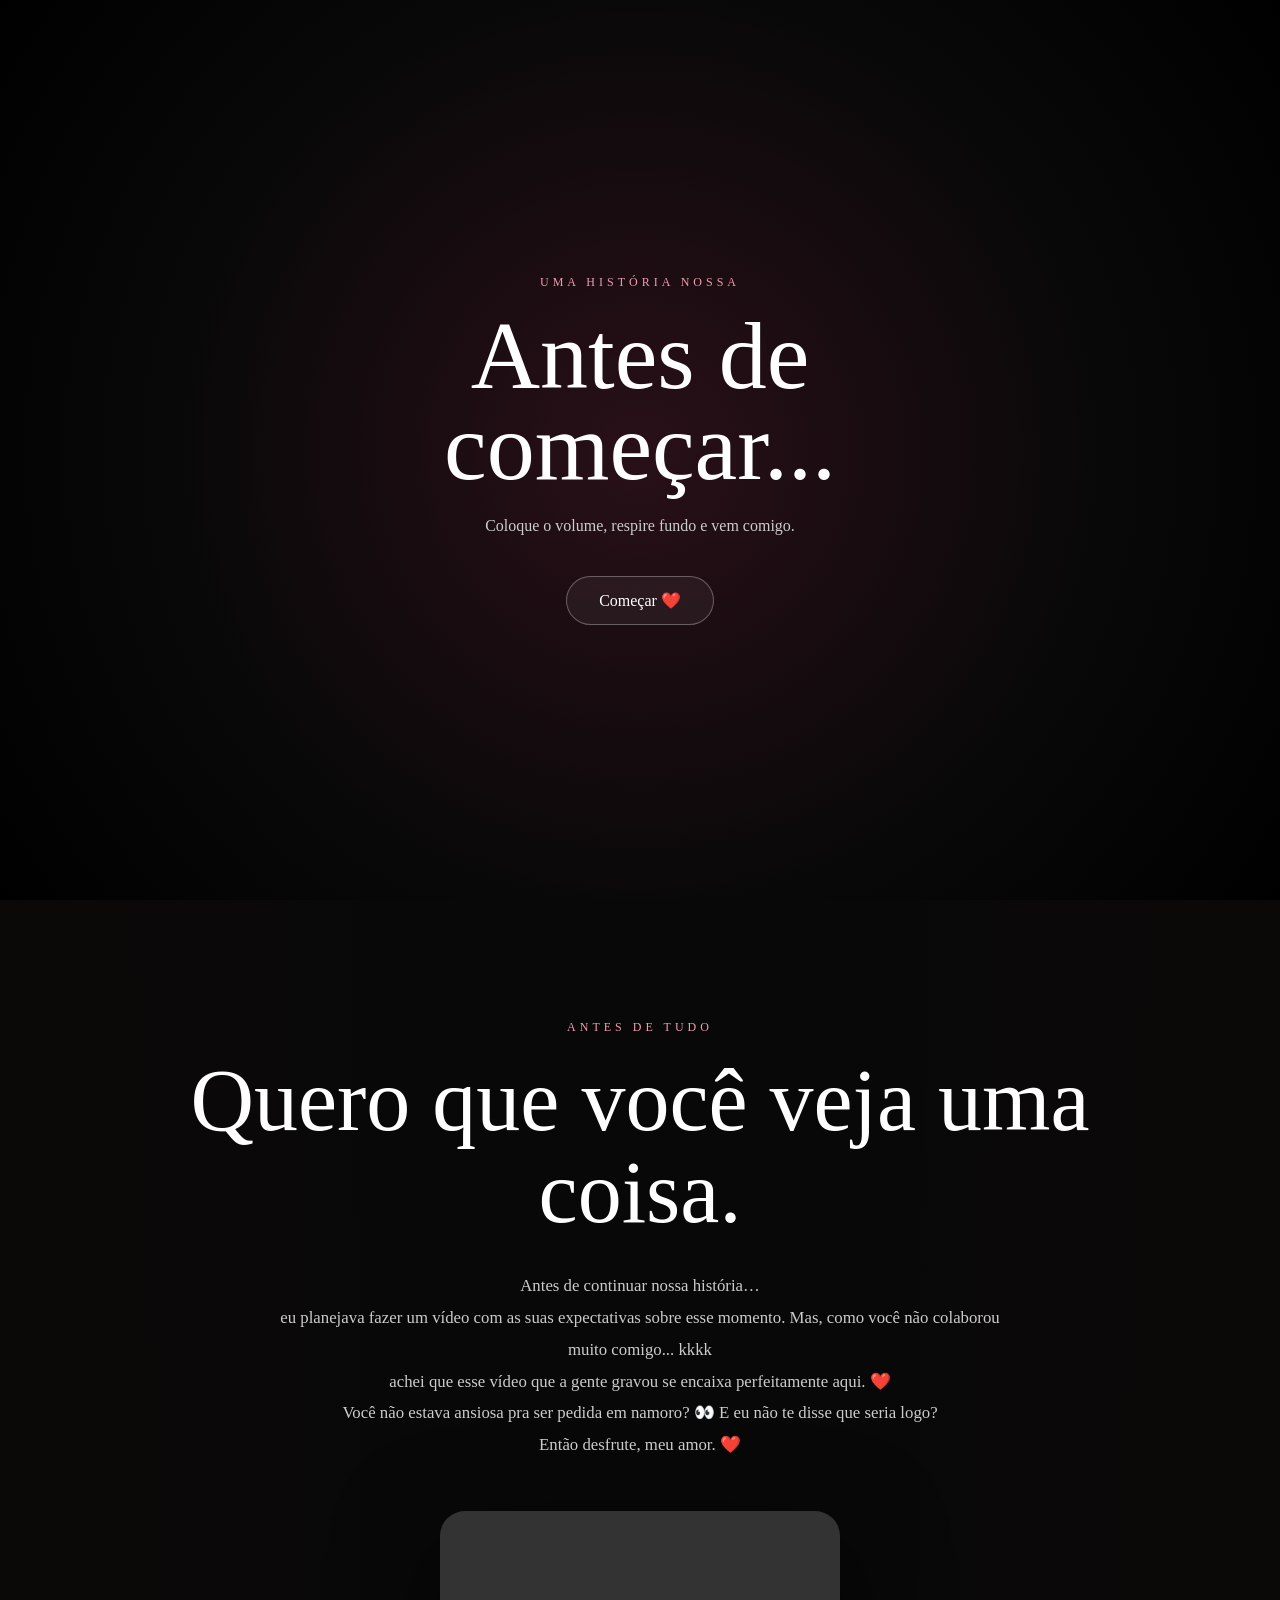
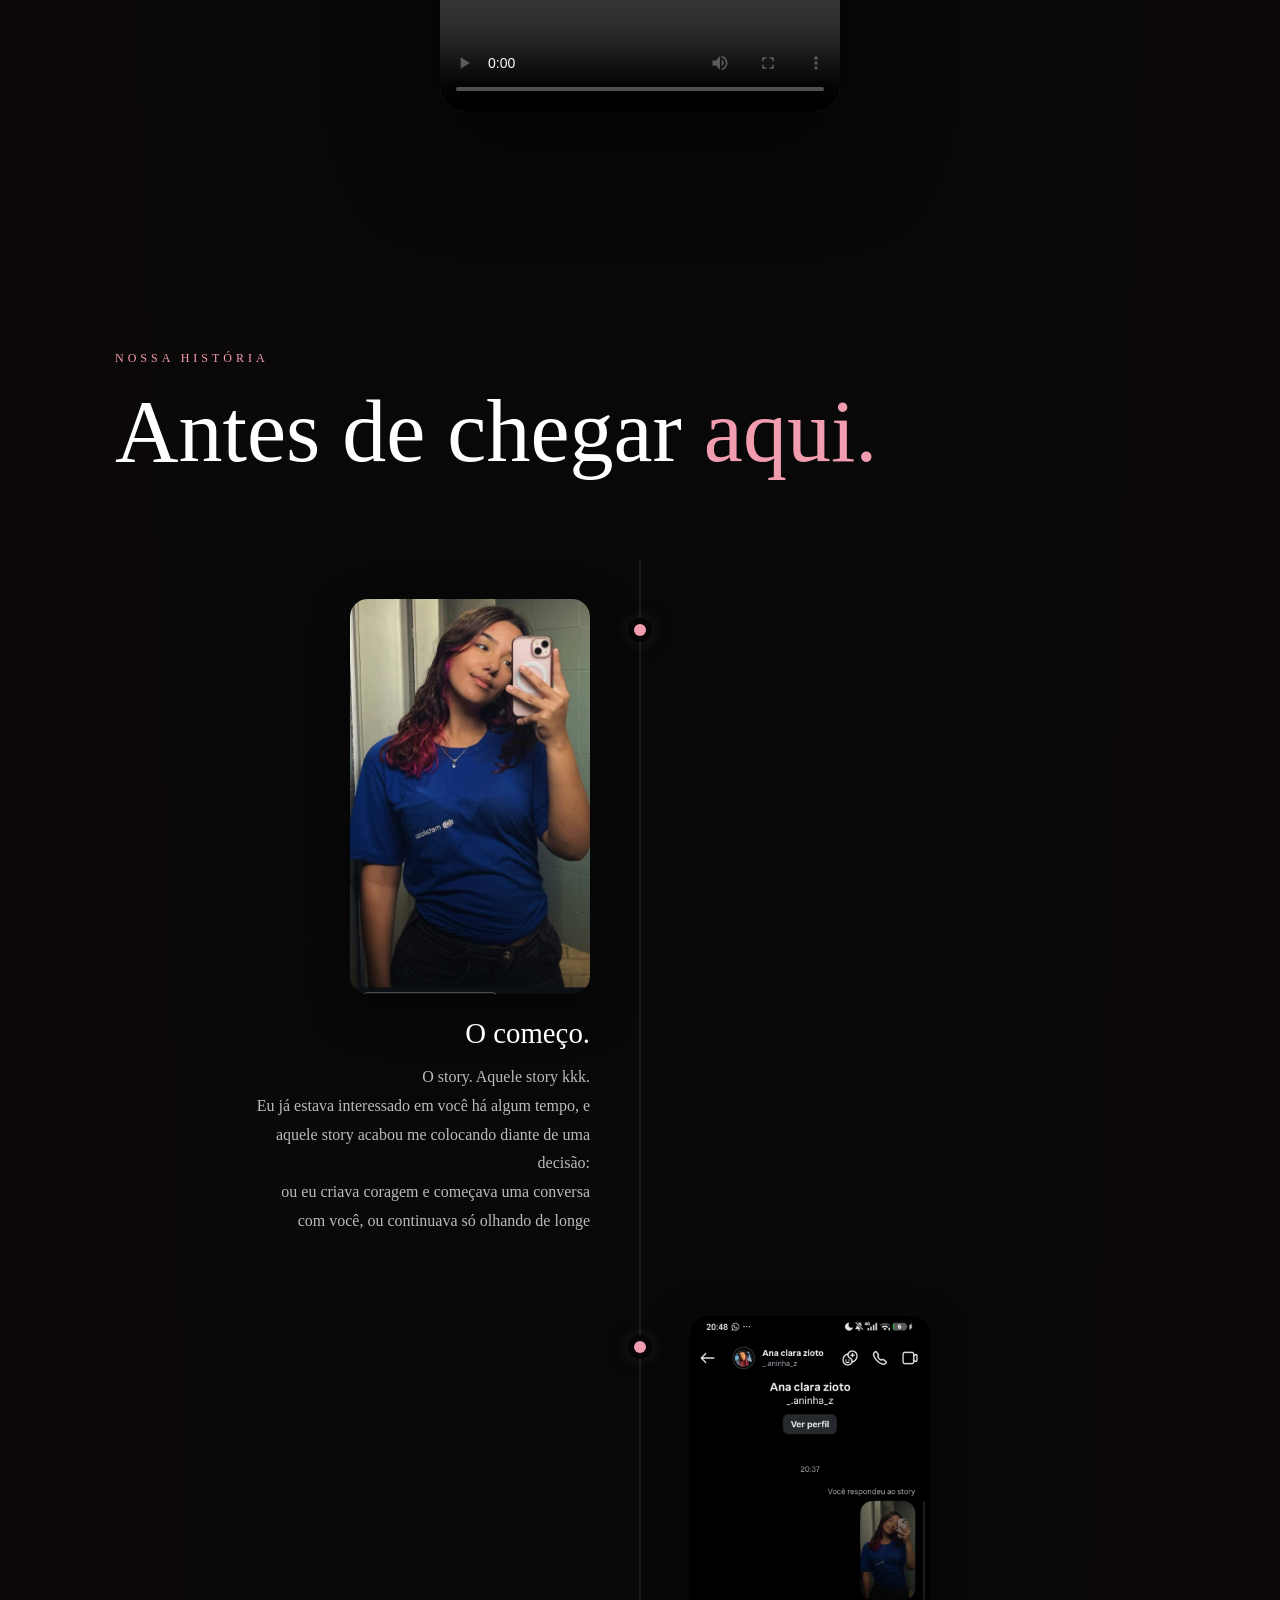
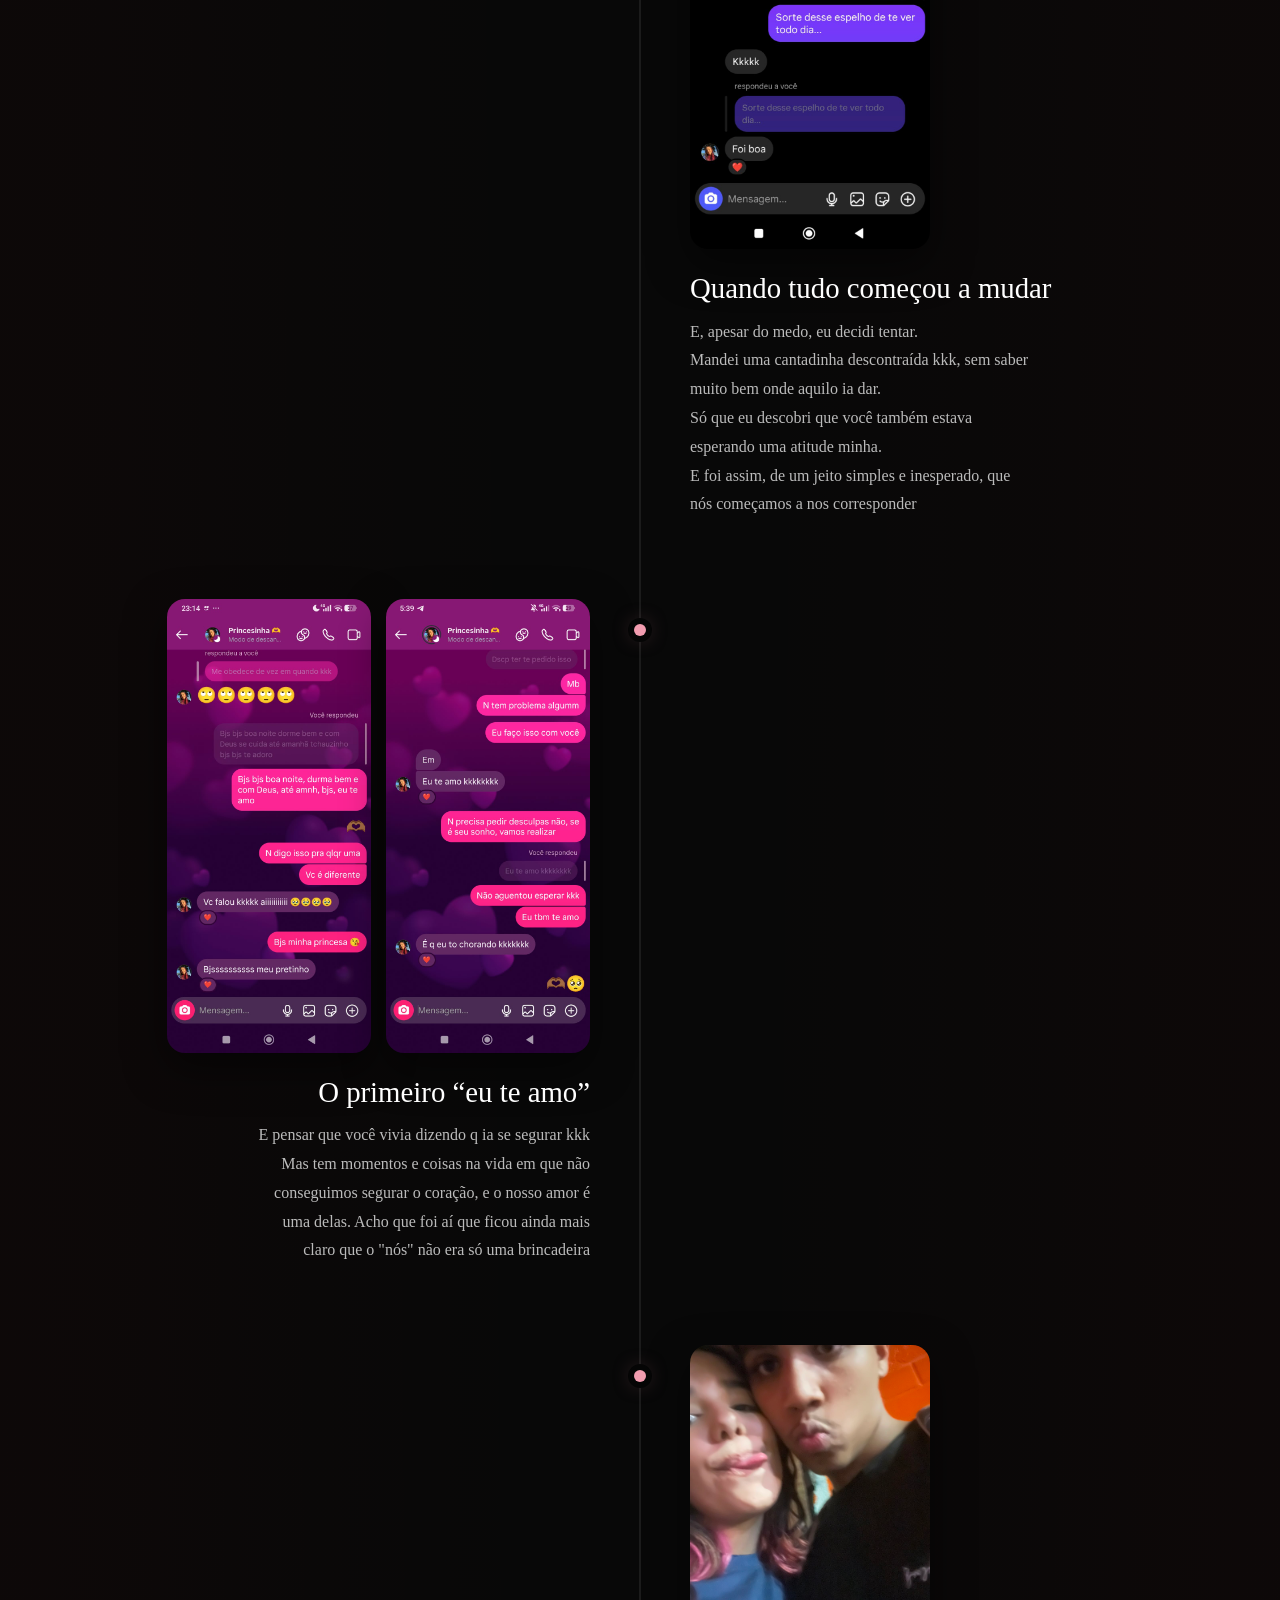
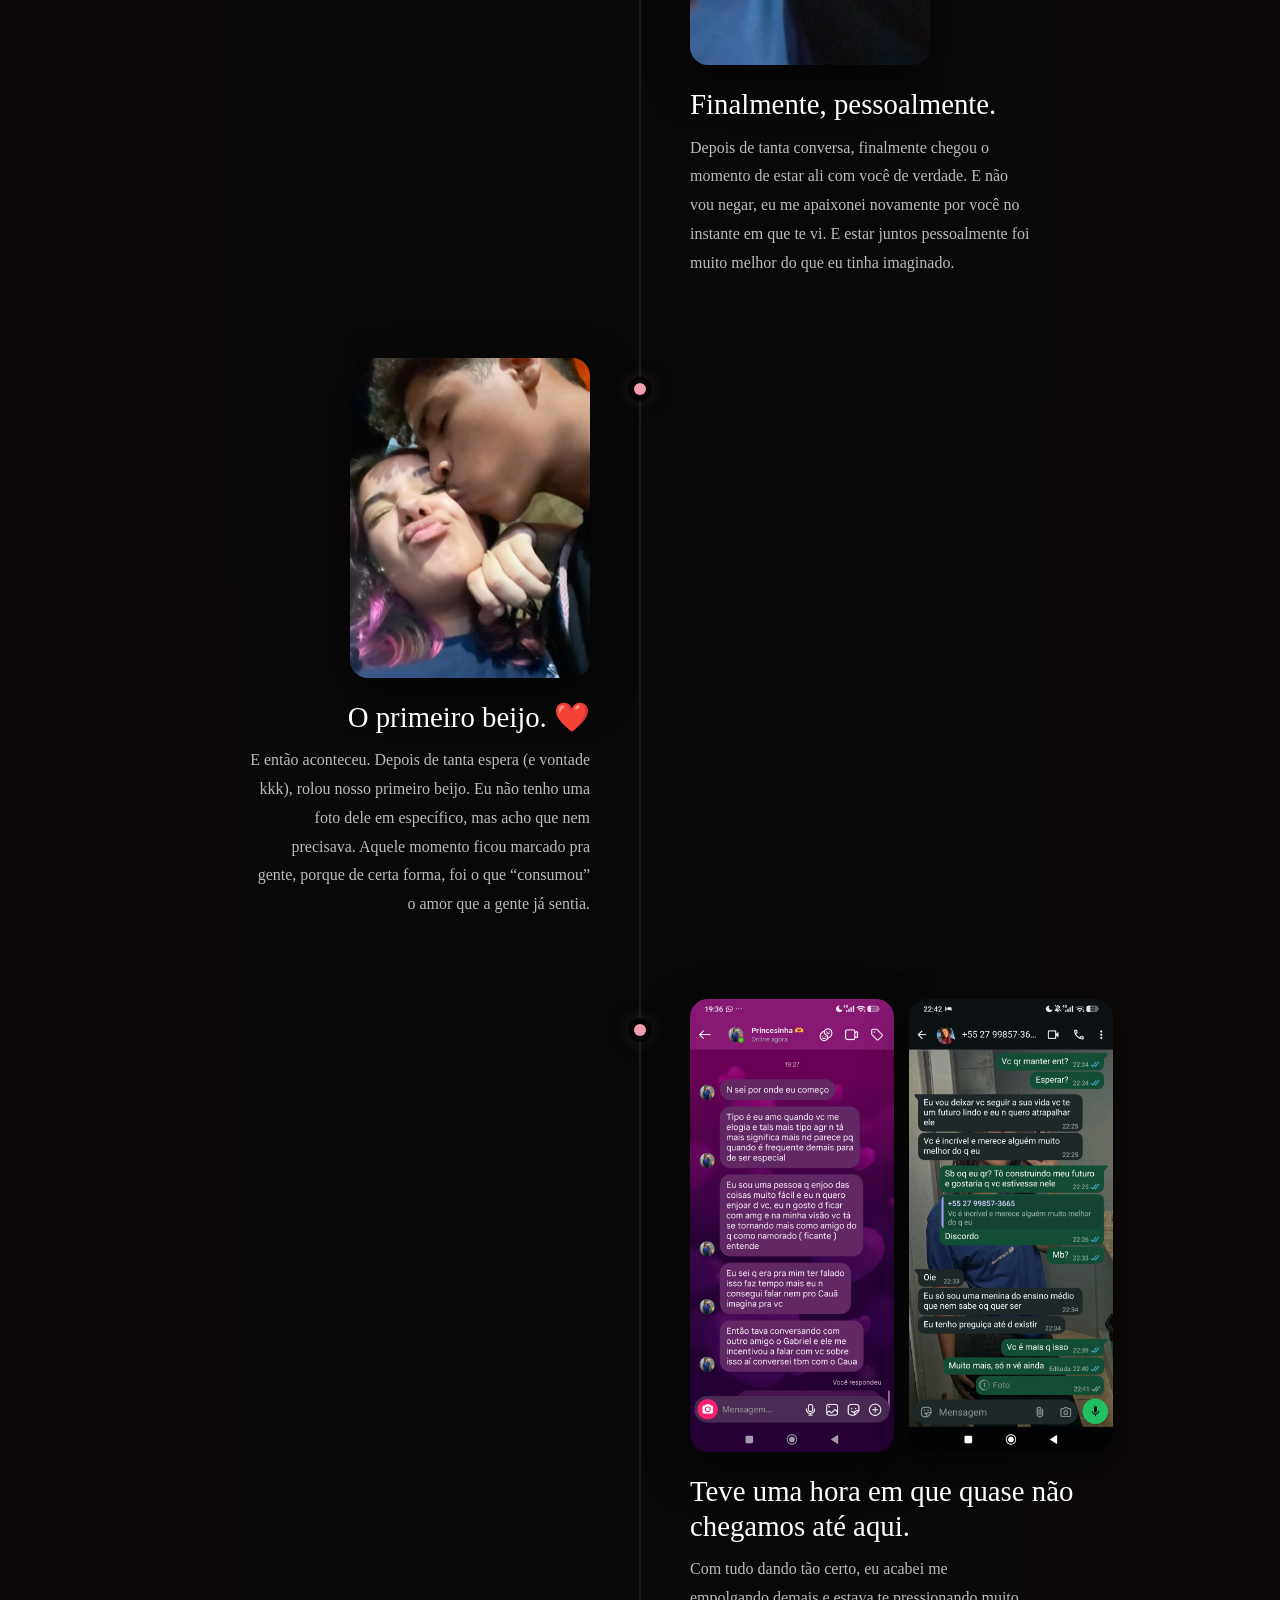
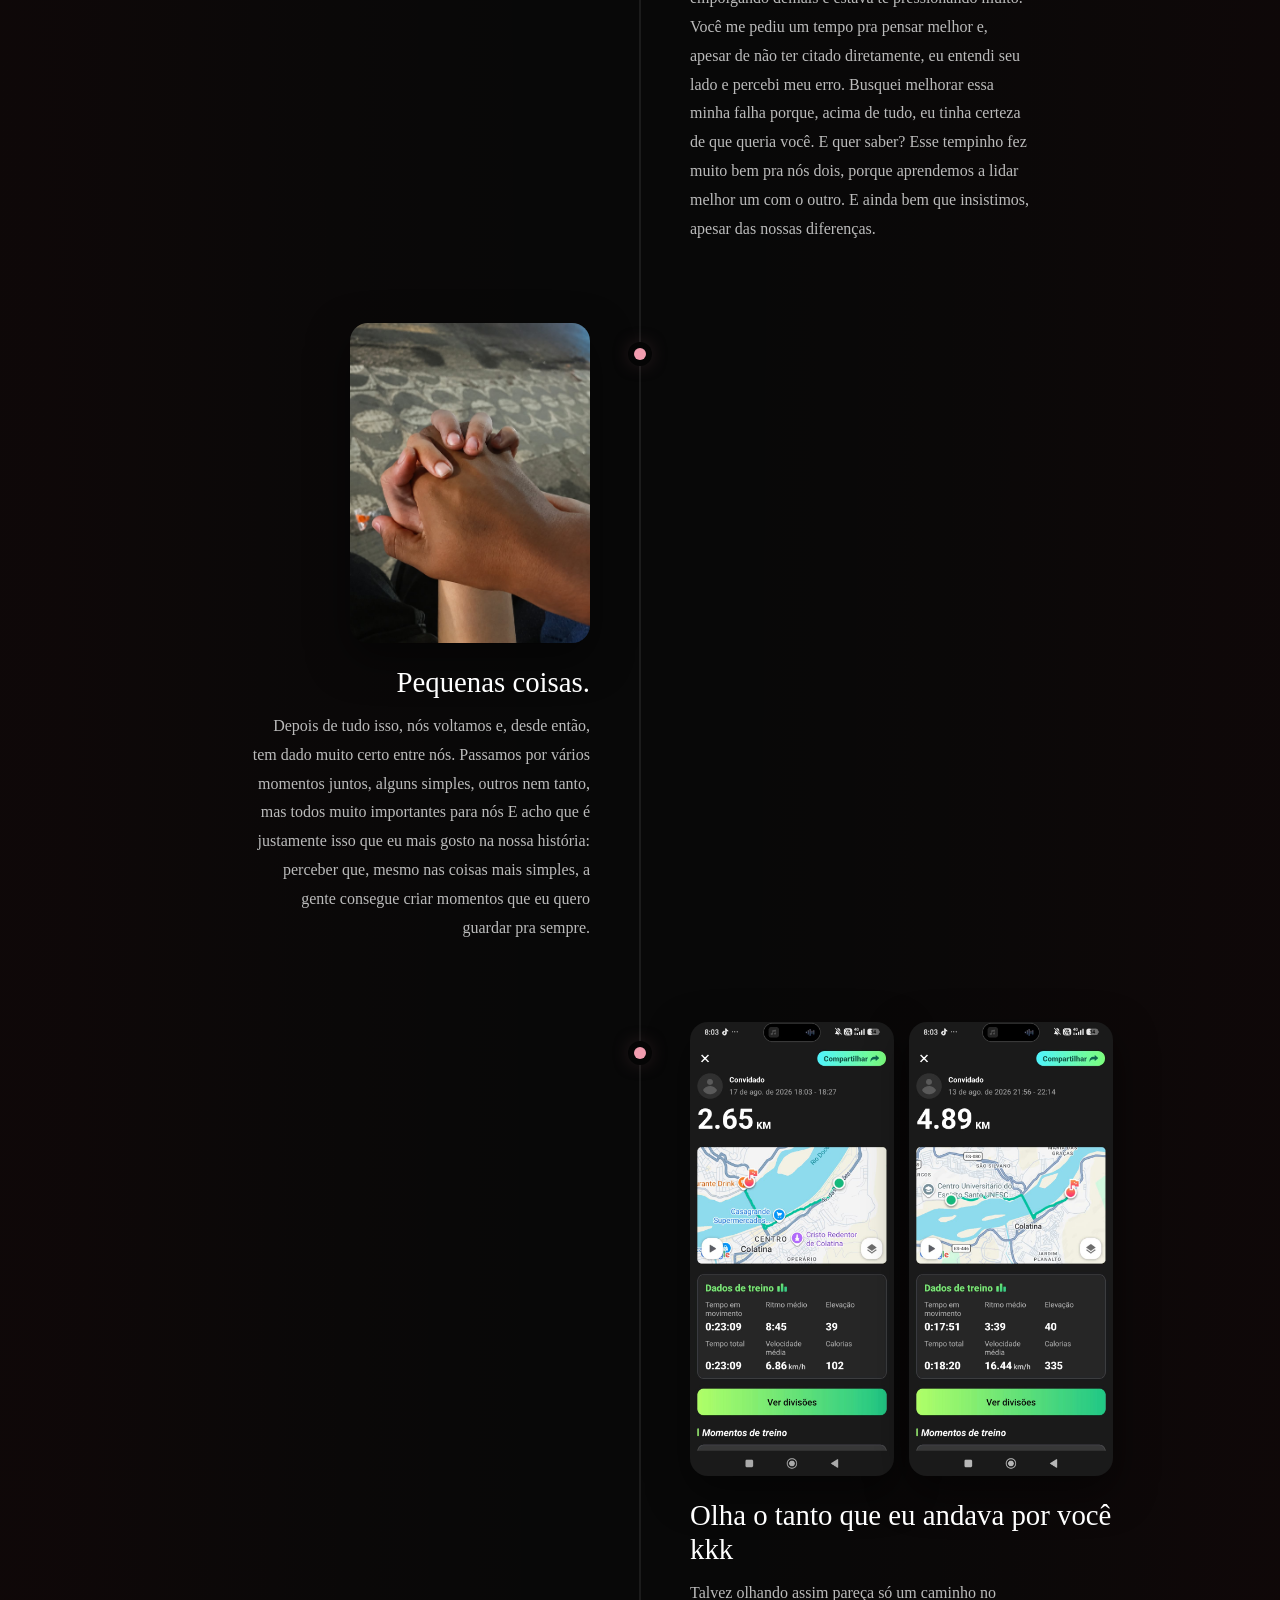
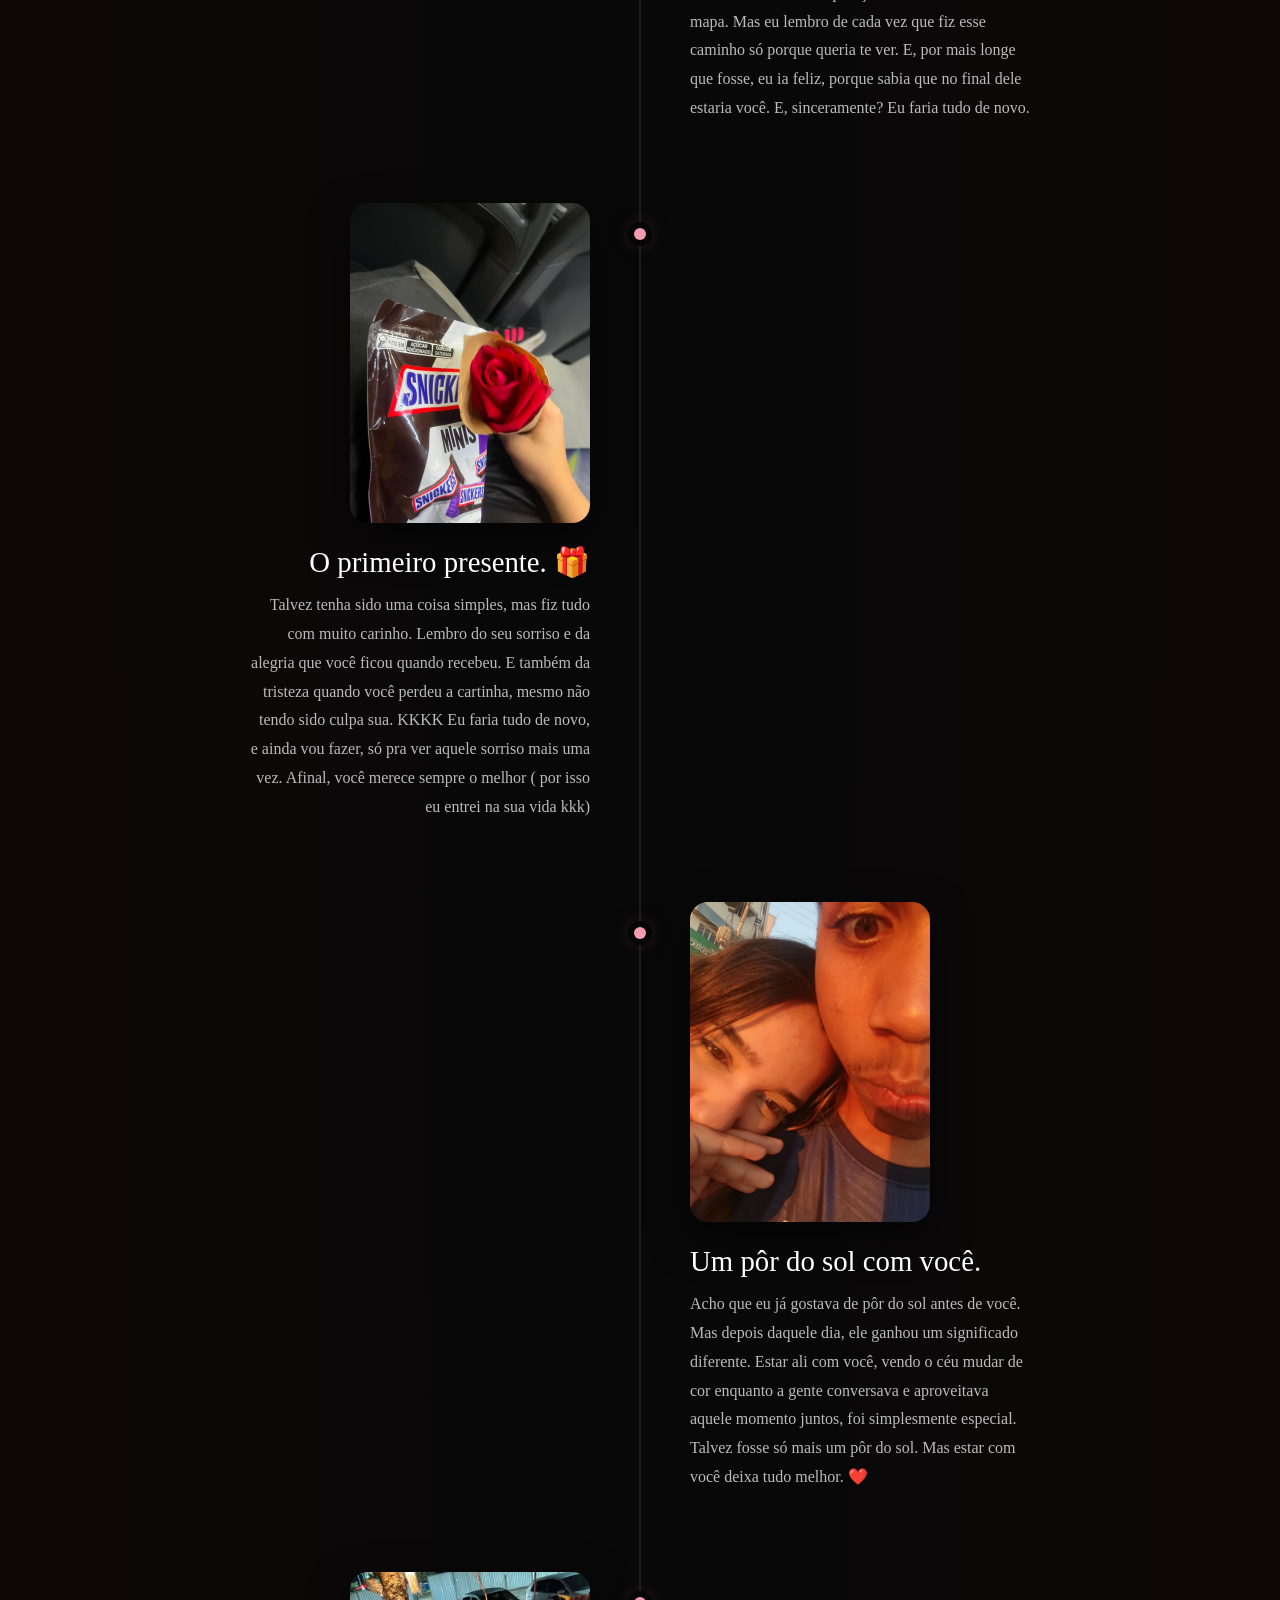
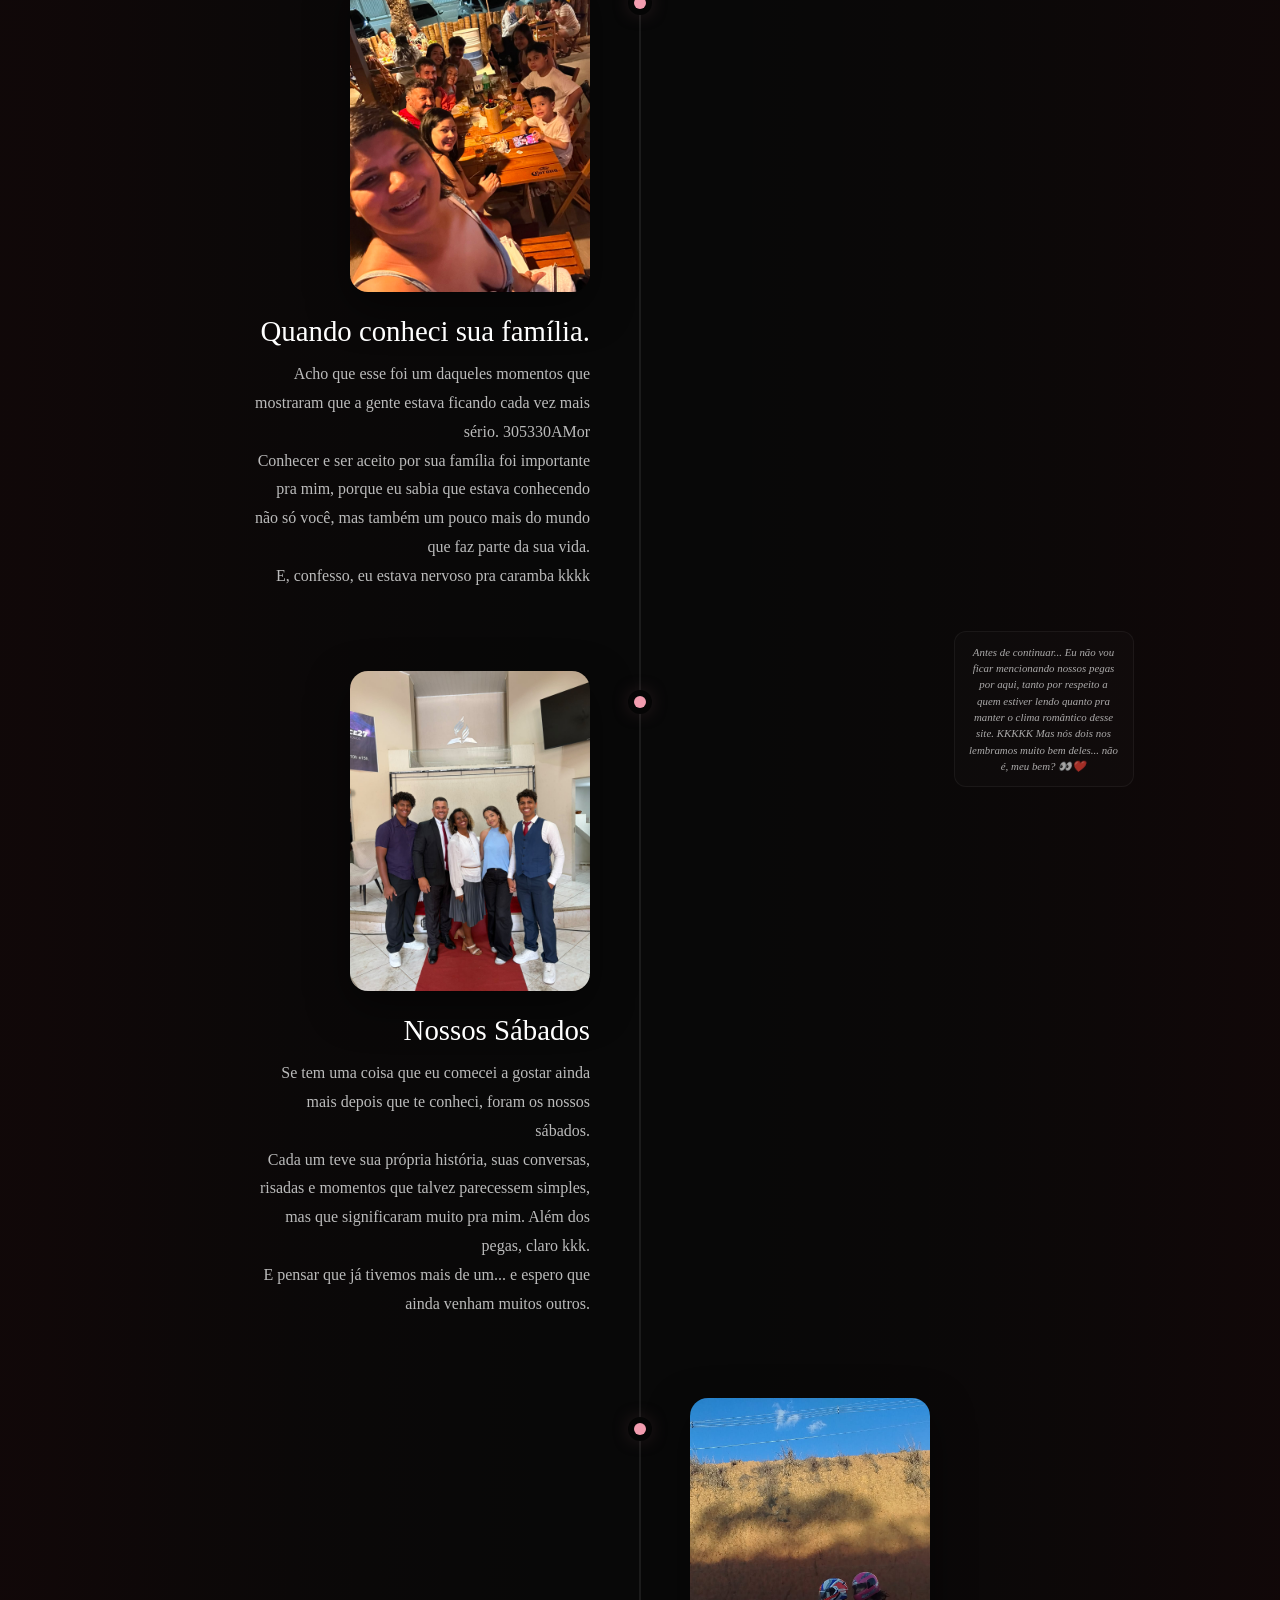
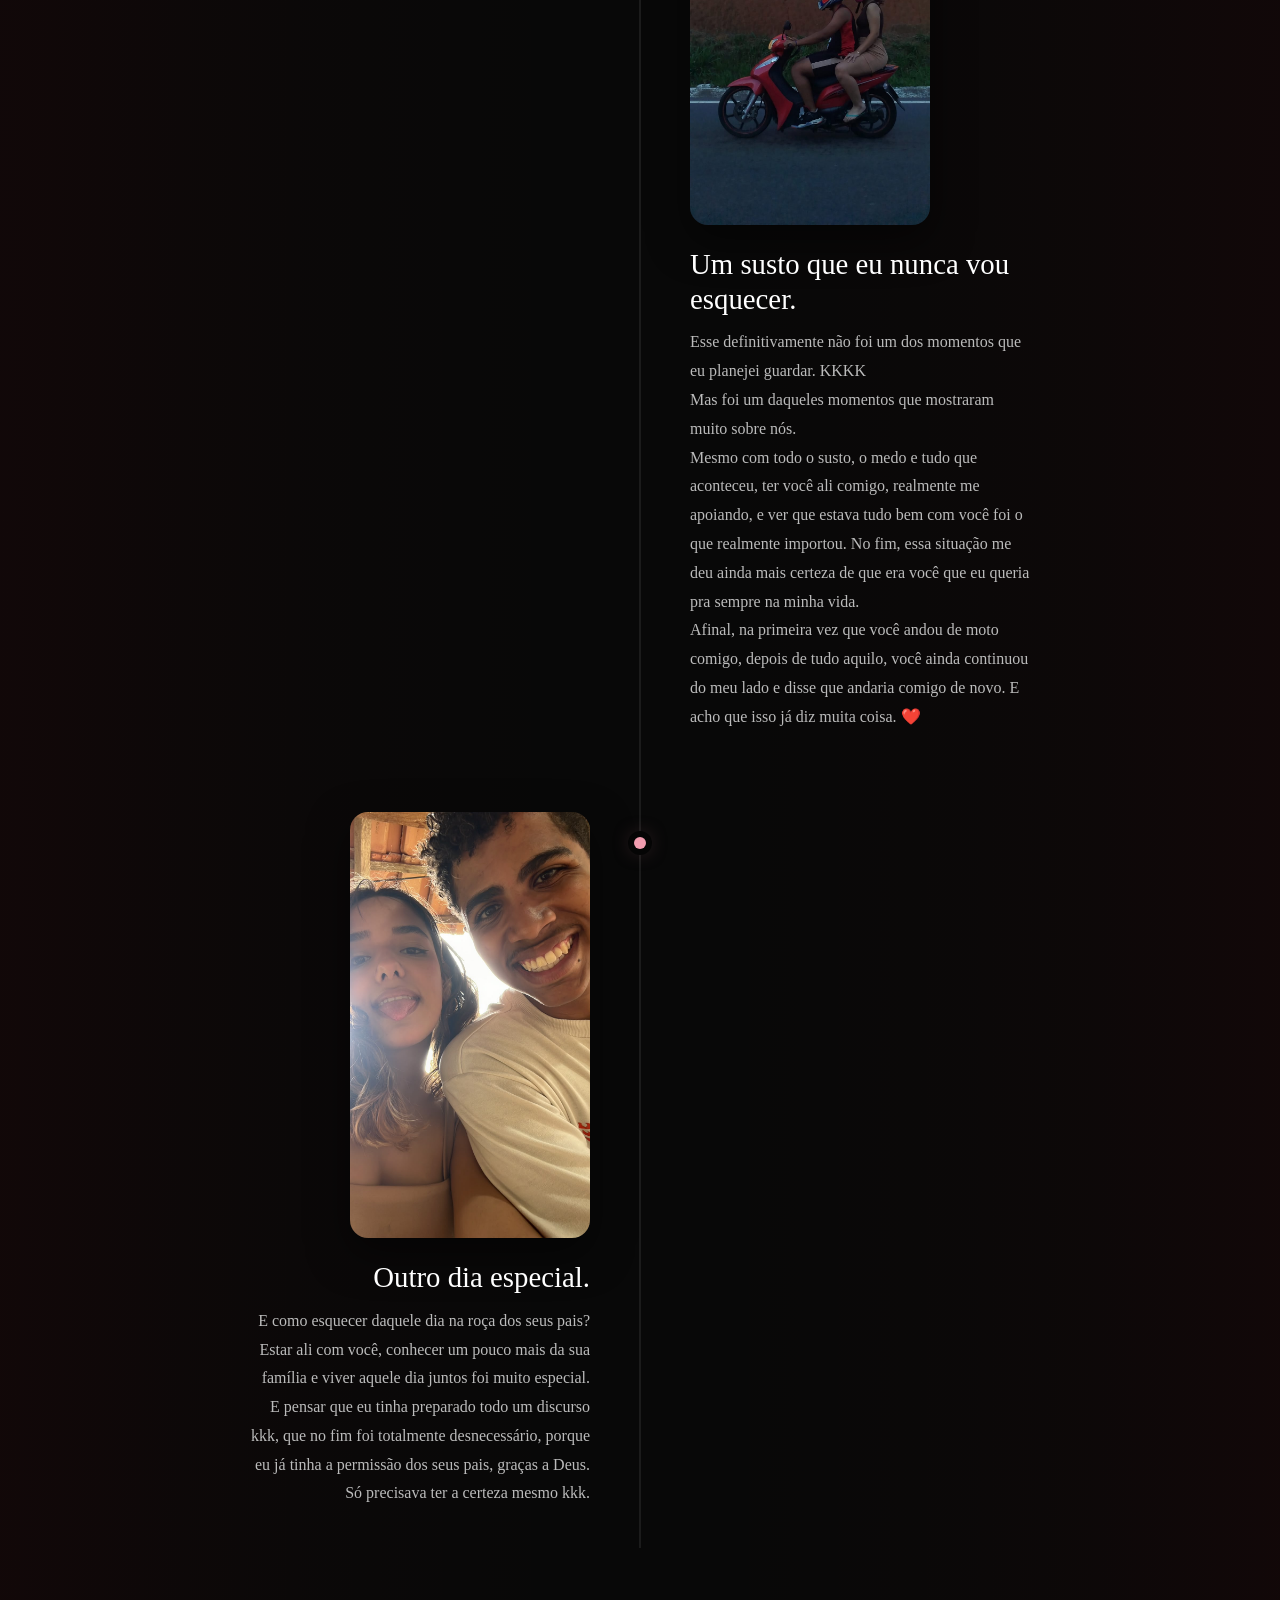
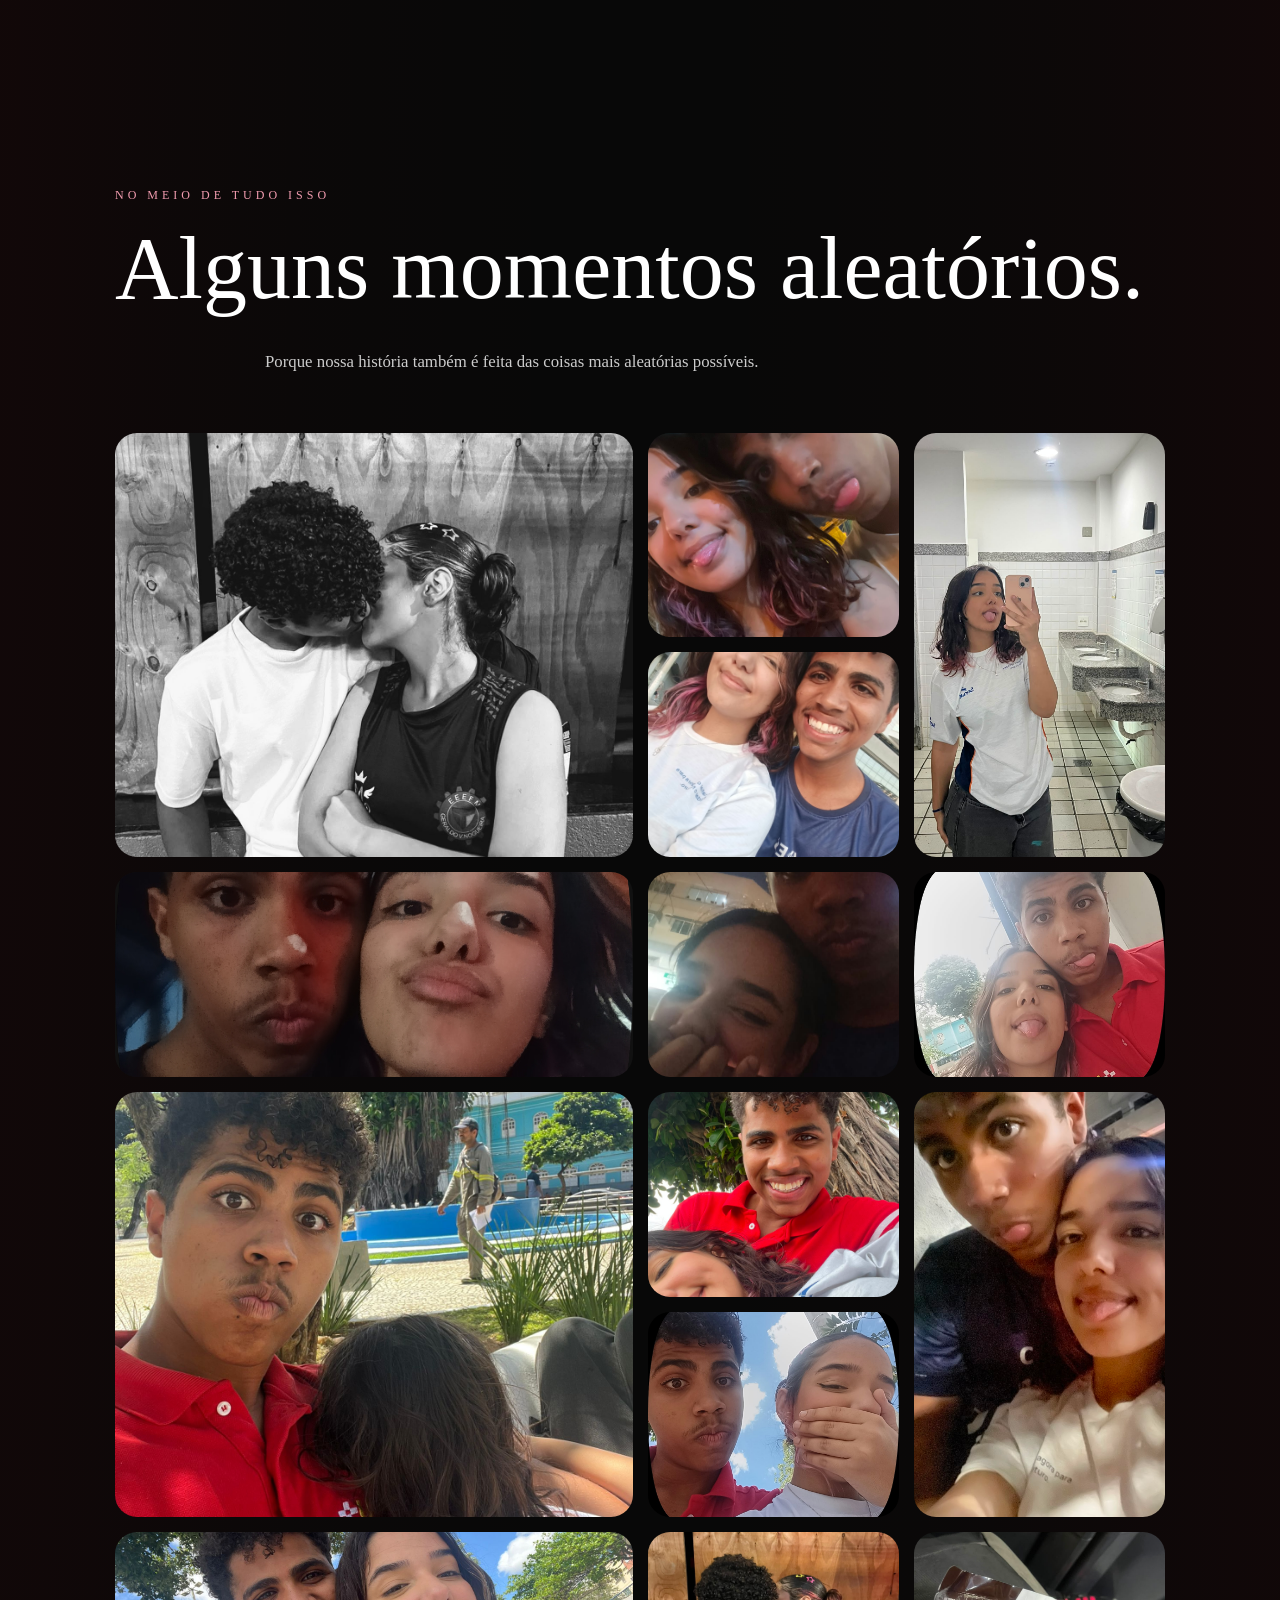
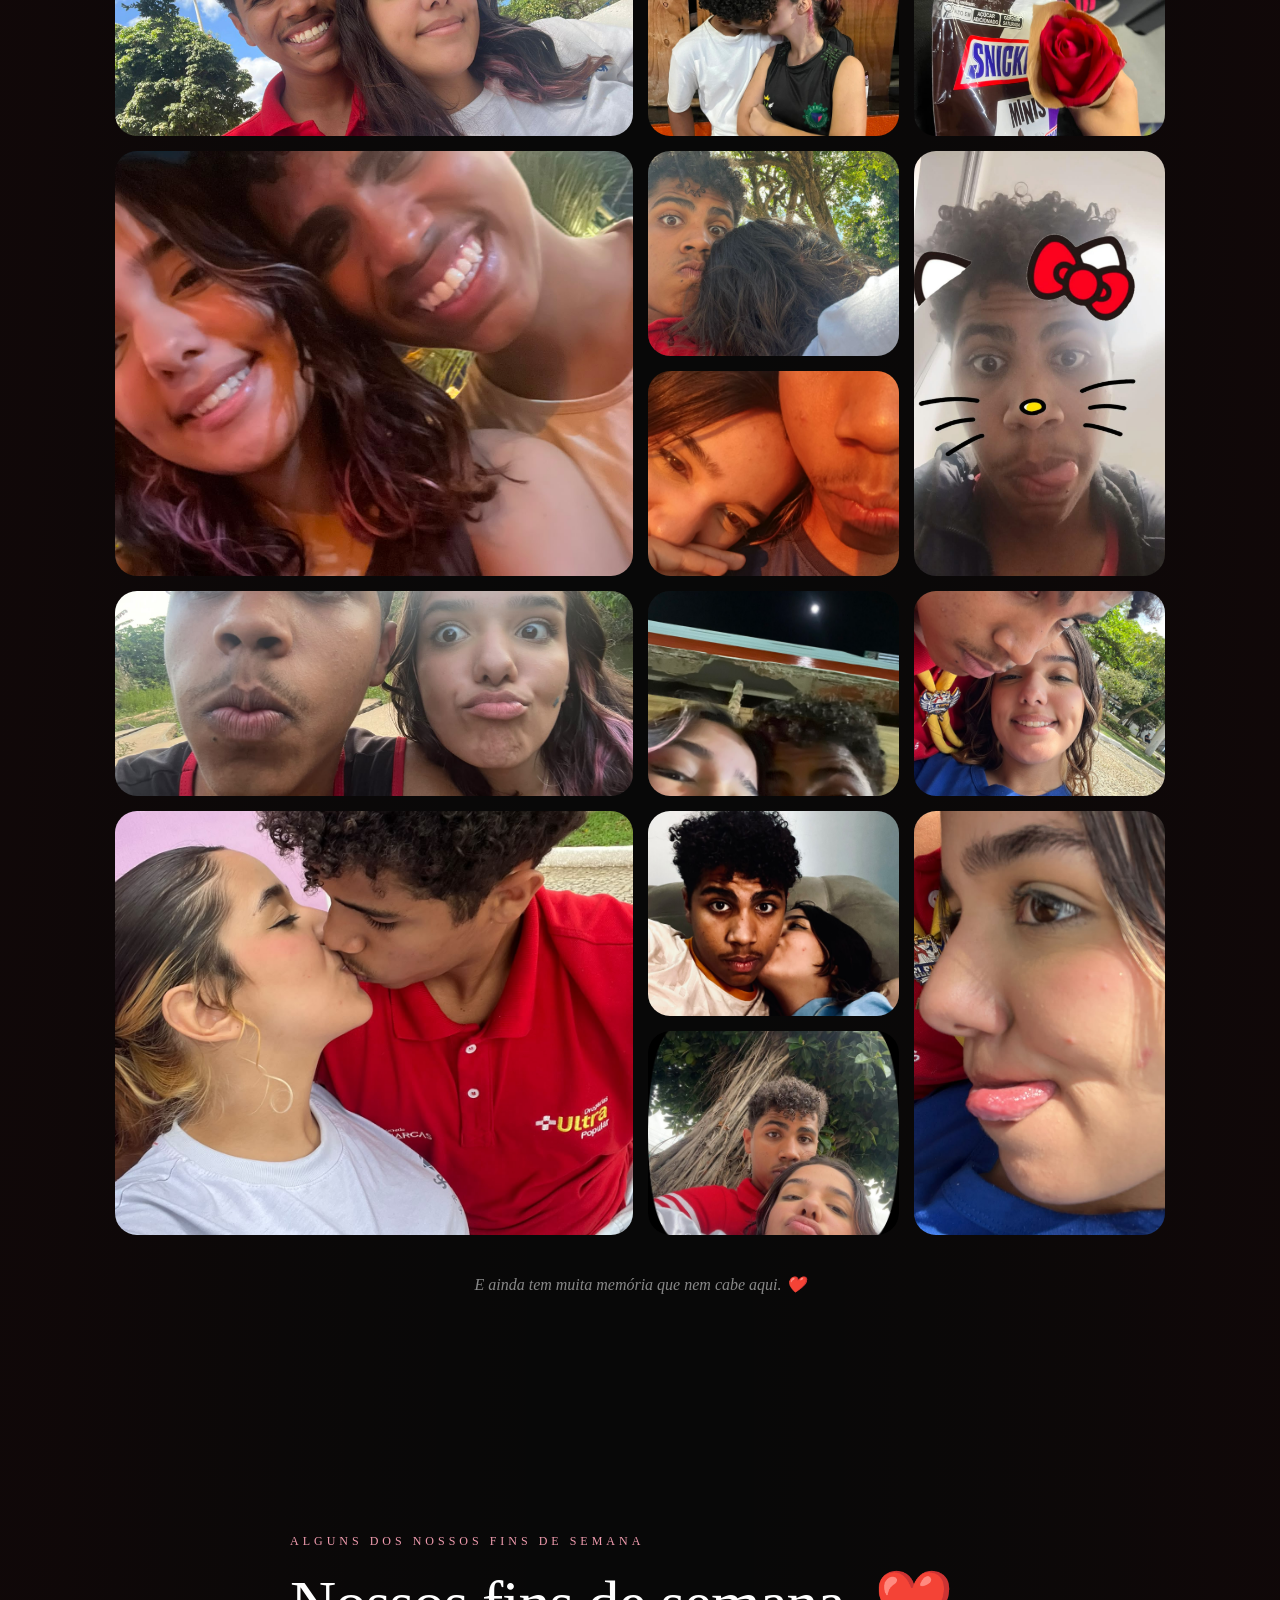
==== commit 006309f3: "s" ====
--- a/index.html
+++ b/index.html
@@ -1215,19 +1215,30 @@
     </section>
 
 
-<section class="video-section" id="thirdVideo">
+<!-- =====================================================
+     PREPARATIVOS
+====================================================== -->
+
+<section class="video-section story-video-section" id="thirdVideo">
     <div class="container reveal">
 
         <div class="eyebrow">
-            depois de tudo
+            preparativos
         </div>
 
         <h2 class="section-title">
-            E ainda tem mais uma coisa.
+            Antes daquele momento…
         </h2>
+
+        <p class="section-text story-video-text">
+            Enquanto você só imaginava como seria, eu já estava planejando cada detalhe.
+            <br><br>
+            Cada ideia, cada tentativa de esconder o que estava acontecendo e cada pequeno detalhe tinham um único objetivo: fazer daquele momento algo que você nunca esquecesse. ❤️
+        </p>
 
         <div class="video-frame">
             <video
+                id="preparativosVideo"
                 controls
                 playsinline
                 preload="metadata"
@@ -1241,6 +1252,83 @@
 
     </div>
 </section>
+
+<!-- =====================================================
+     O PEDIDO
+====================================================== -->
+
+<section class="video-section story-video-section" id="proposalVideoSection">
+    <div class="container reveal">
+
+        <div class="eyebrow">
+            o pedido
+        </div>
+
+        <h2 class="section-title">
+            E então chegou o momento.
+        </h2>
+
+        <p class="section-text story-video-text">
+            Depois de tantos planos, expectativas e segredos… finalmente chegou a hora de fazer a pergunta que mudou a nossa história.
+            <br><br>
+            E esse foi o nosso primeiro grande “sim”. ❤️
+        </p>
+
+        <div class="video-frame proposal-video-frame">
+            <video
+                id="proposalVideo"
+                controls
+                playsinline
+                preload="metadata"
+            ></video>
+        </div>
+
+    </div>
+</section>
+
+<!-- =====================================================
+     AQUELE DIA
+====================================================== -->
+
+<section class="proposal-photos-section" id="proposalPhotos">
+    <div class="container">
+
+        <div class="eyebrow reveal">
+            aquele dia
+        </div>
+
+        <h2 class="section-title reveal">
+            Para guardar para sempre.
+        </h2>
+
+        <p class="section-text reveal proposal-photos-text">
+            Alguns momentos passam rápido demais para a gente conseguir aproveitar tudo.
+            <br><br>
+            Por isso, ficam as fotos — para que a gente possa voltar para aquele dia sempre que quiser. ❤️
+        </p>
+
+        <div
+            class="proposal-gallery"
+            id="proposalGallery"
+            aria-label="Fotos do dia do pedido"
+        >
+            <!-- As fotos reais do pedido serão adicionadas aqui. -->
+        </div>
+
+    </div>
+</section>
+
+<!-- =====================================================
+     ANIMAÇÃO FINAL
+====================================================== -->
+
+<section class="story-ending" id="storyEnding" aria-label="Fim da história até aqui">
+    <div class="story-ending-content">
+        <p id="storyEndingLine1"></p>
+        <p id="storyEndingLine2"></p>
+        <p id="storyEndingLine3"></p>
+    </div>
+</section>
     
     <!-- =====================================================
          COMEMORAÇÃO DO SIM
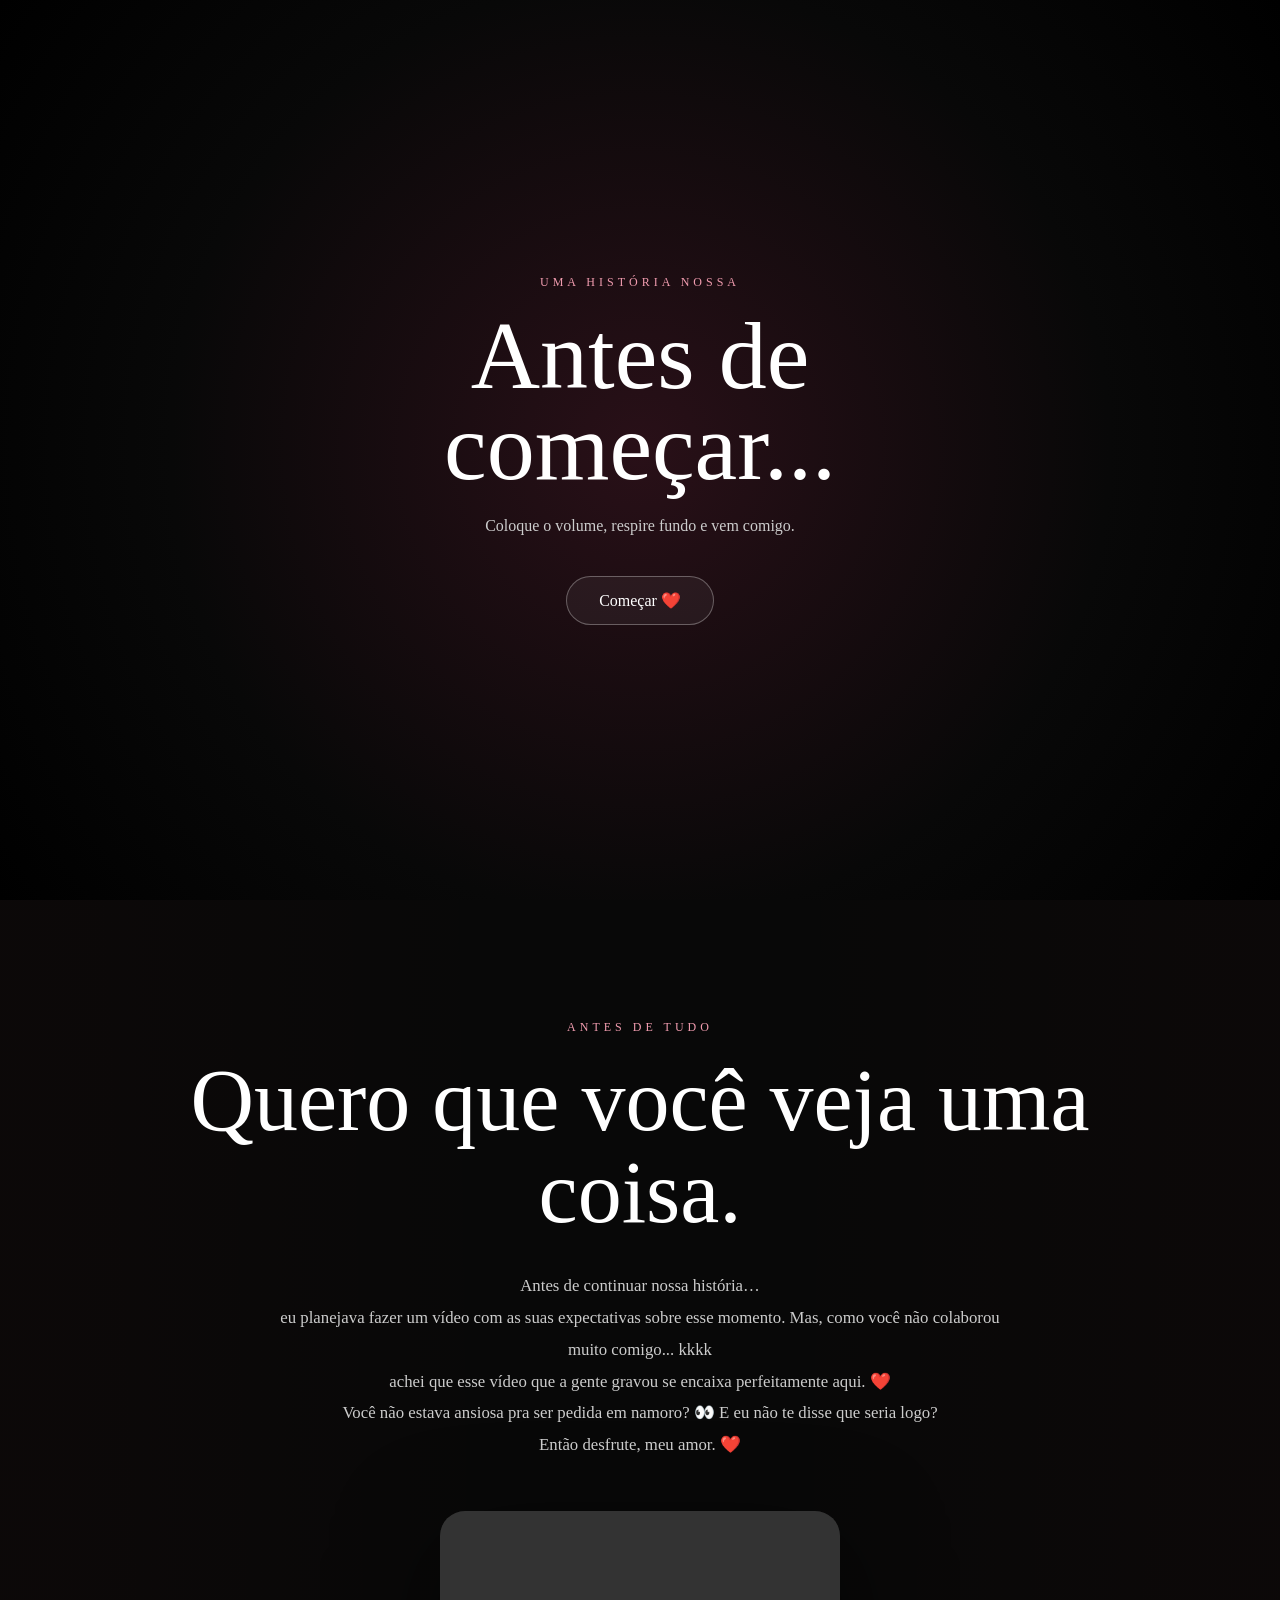
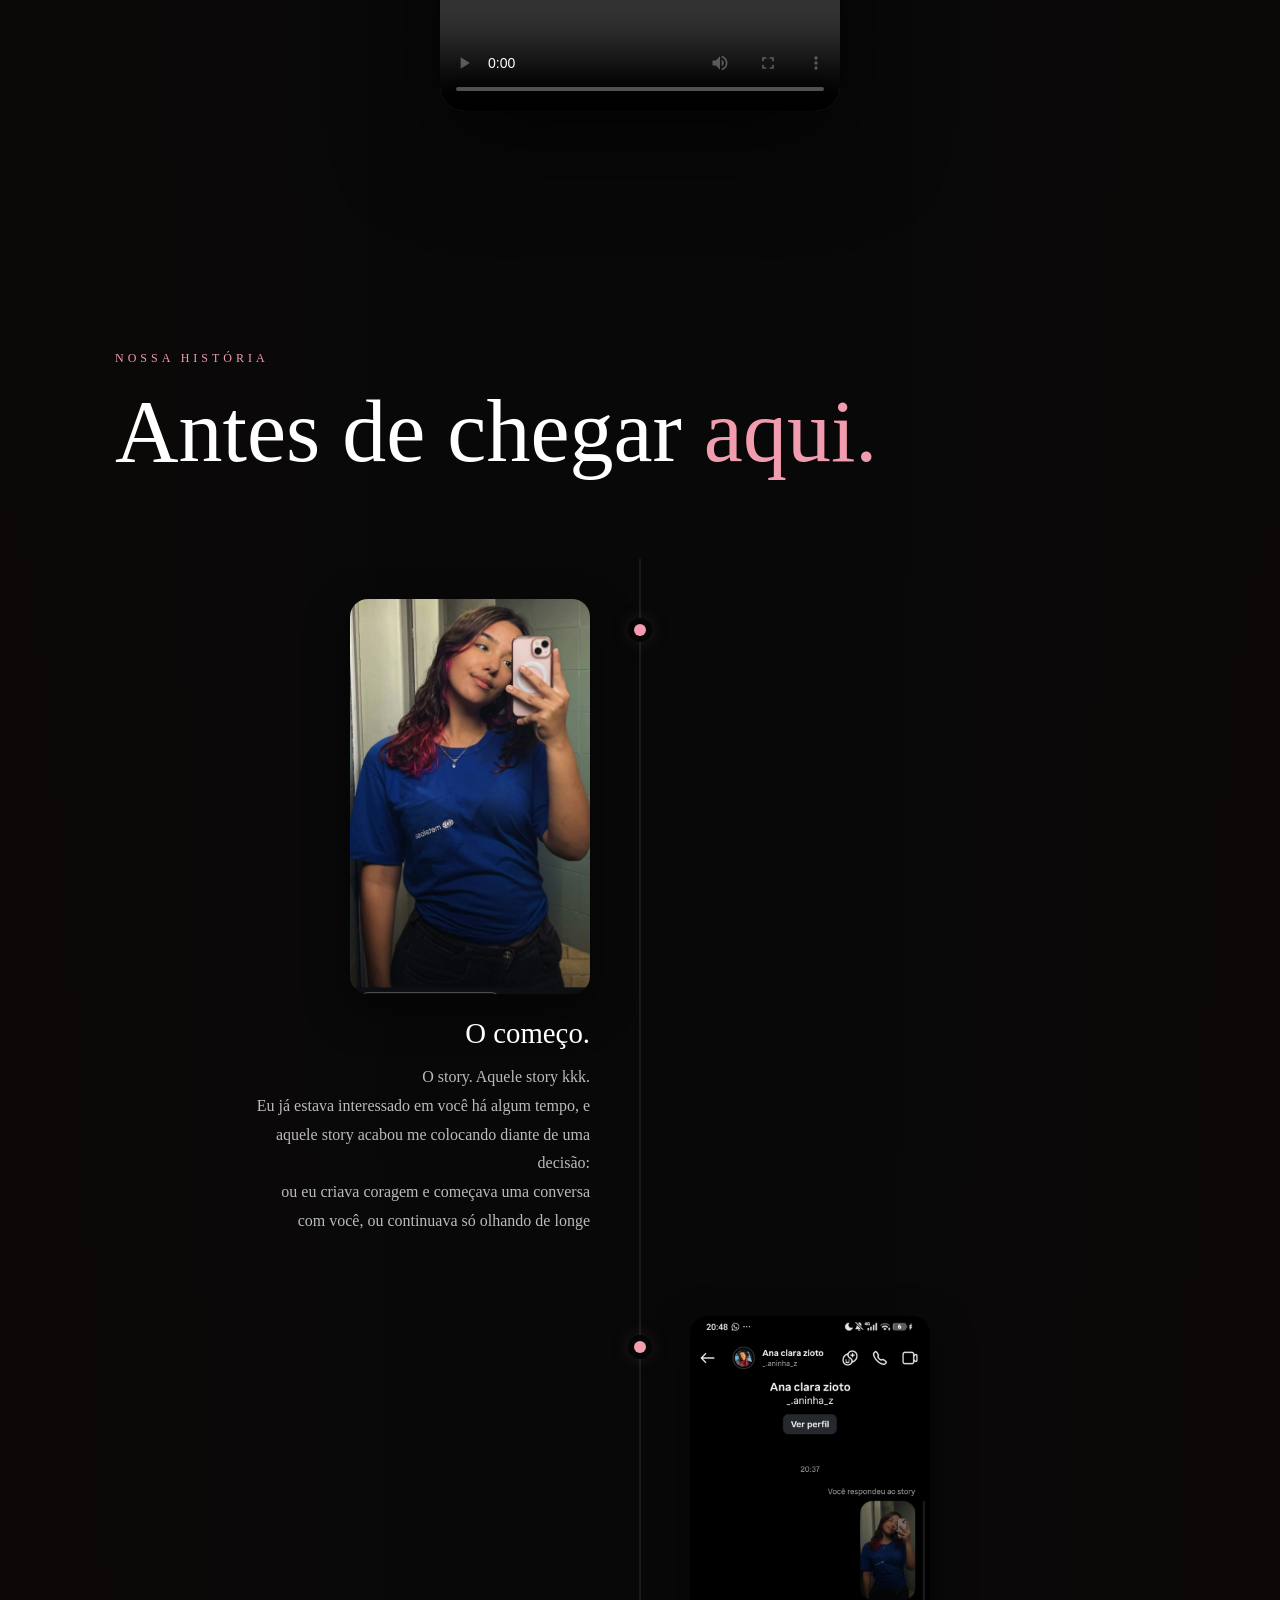
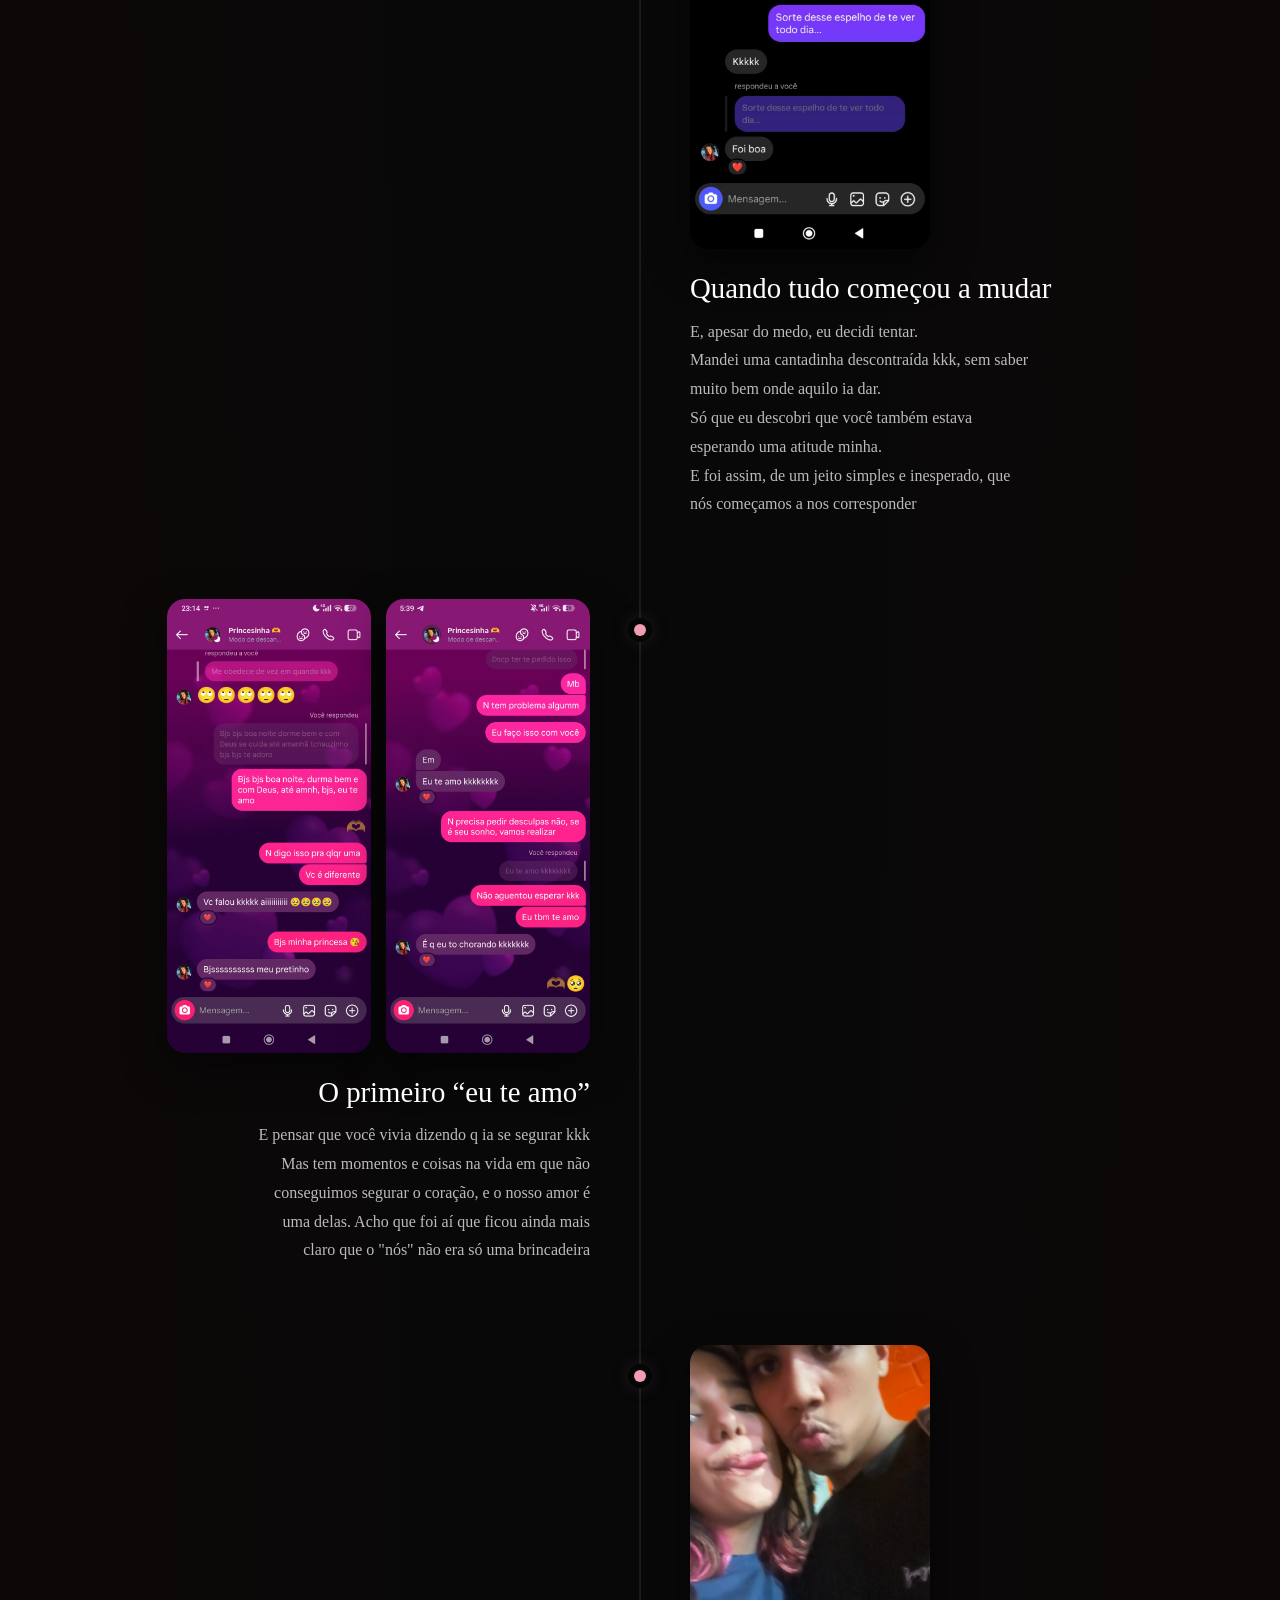
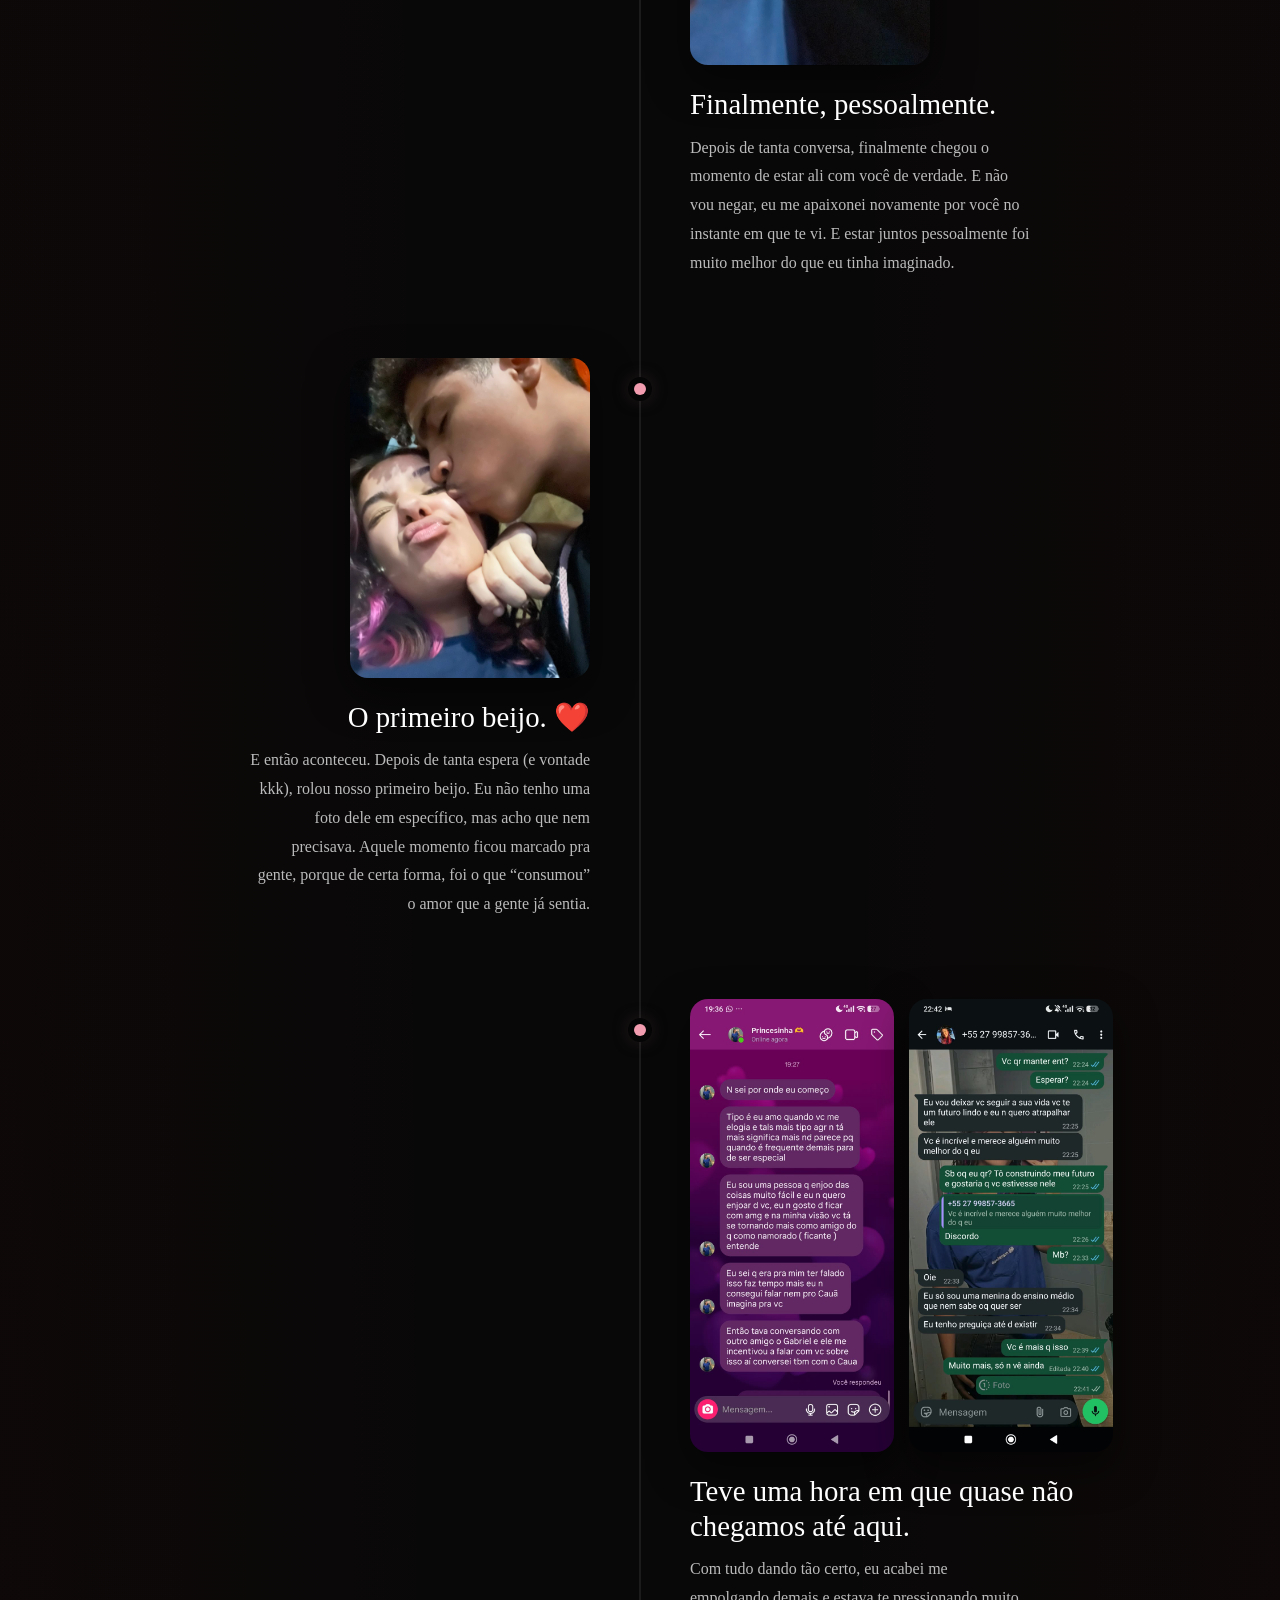
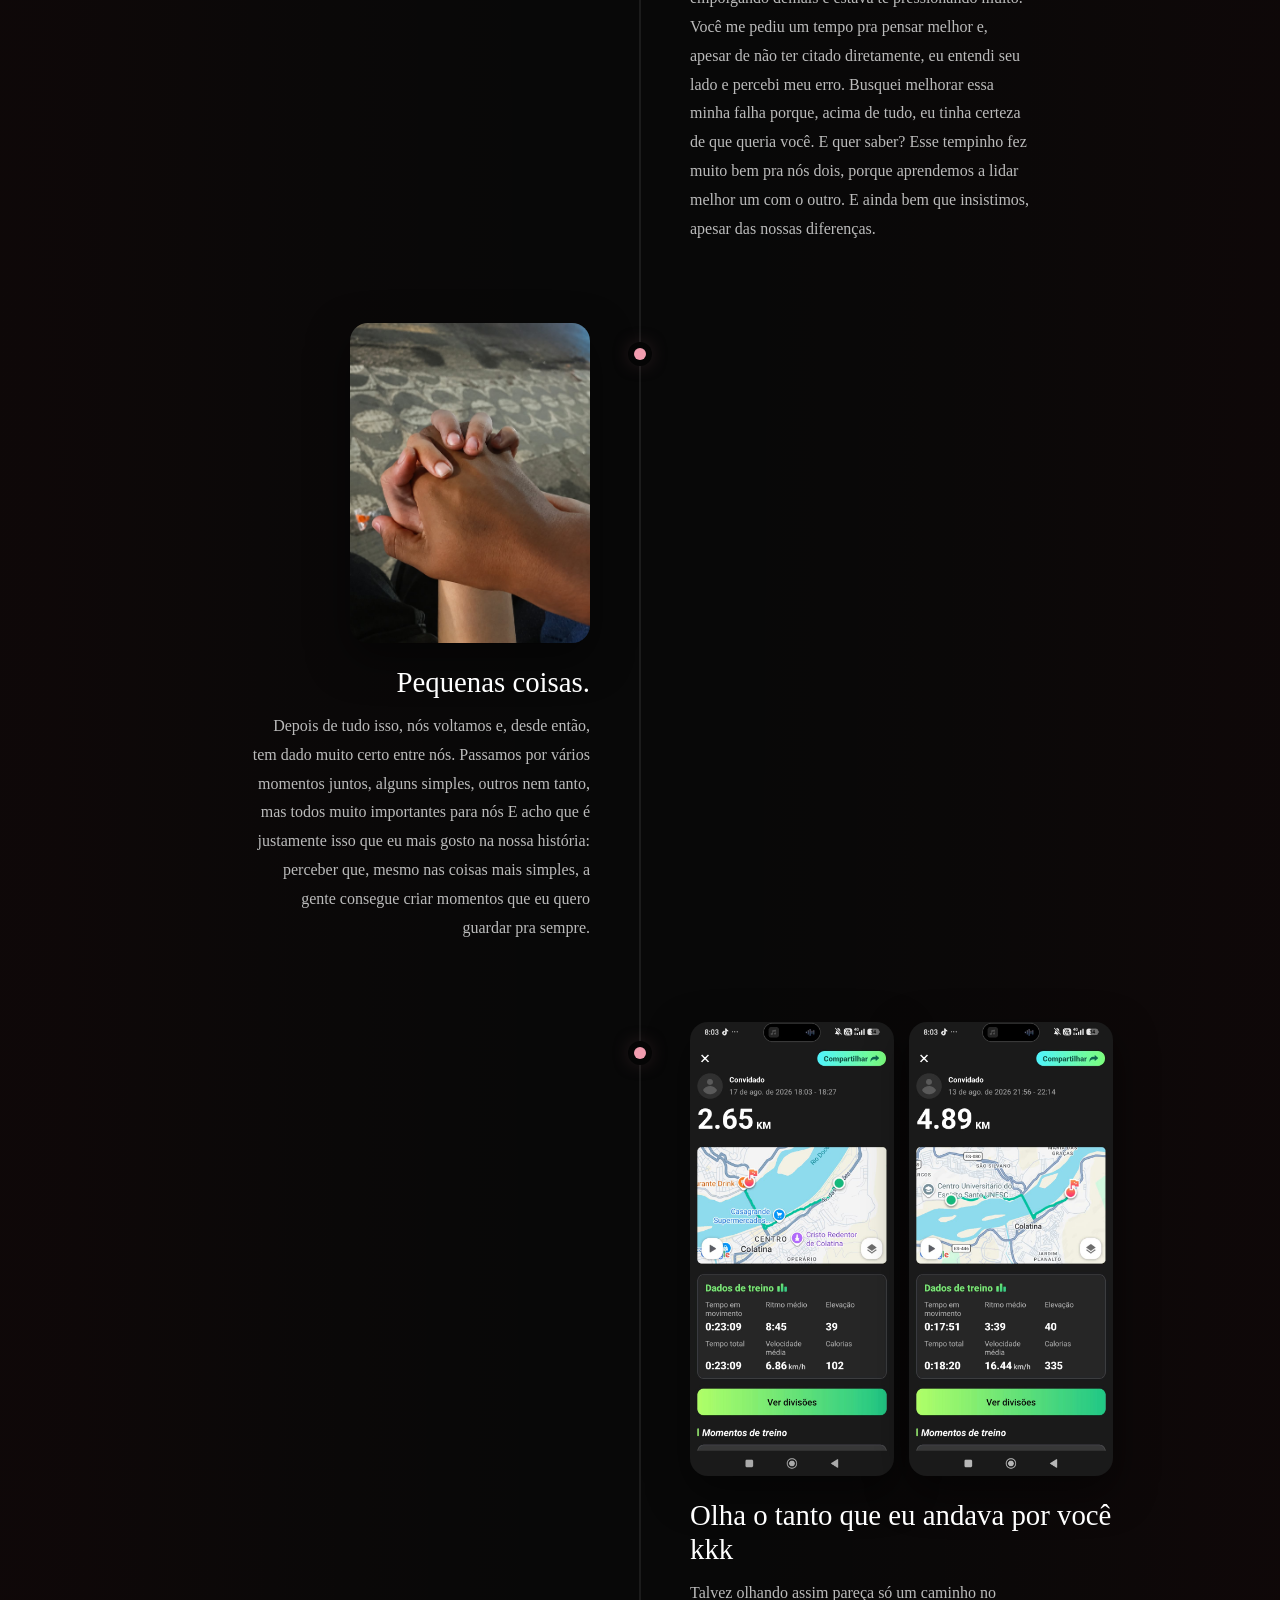
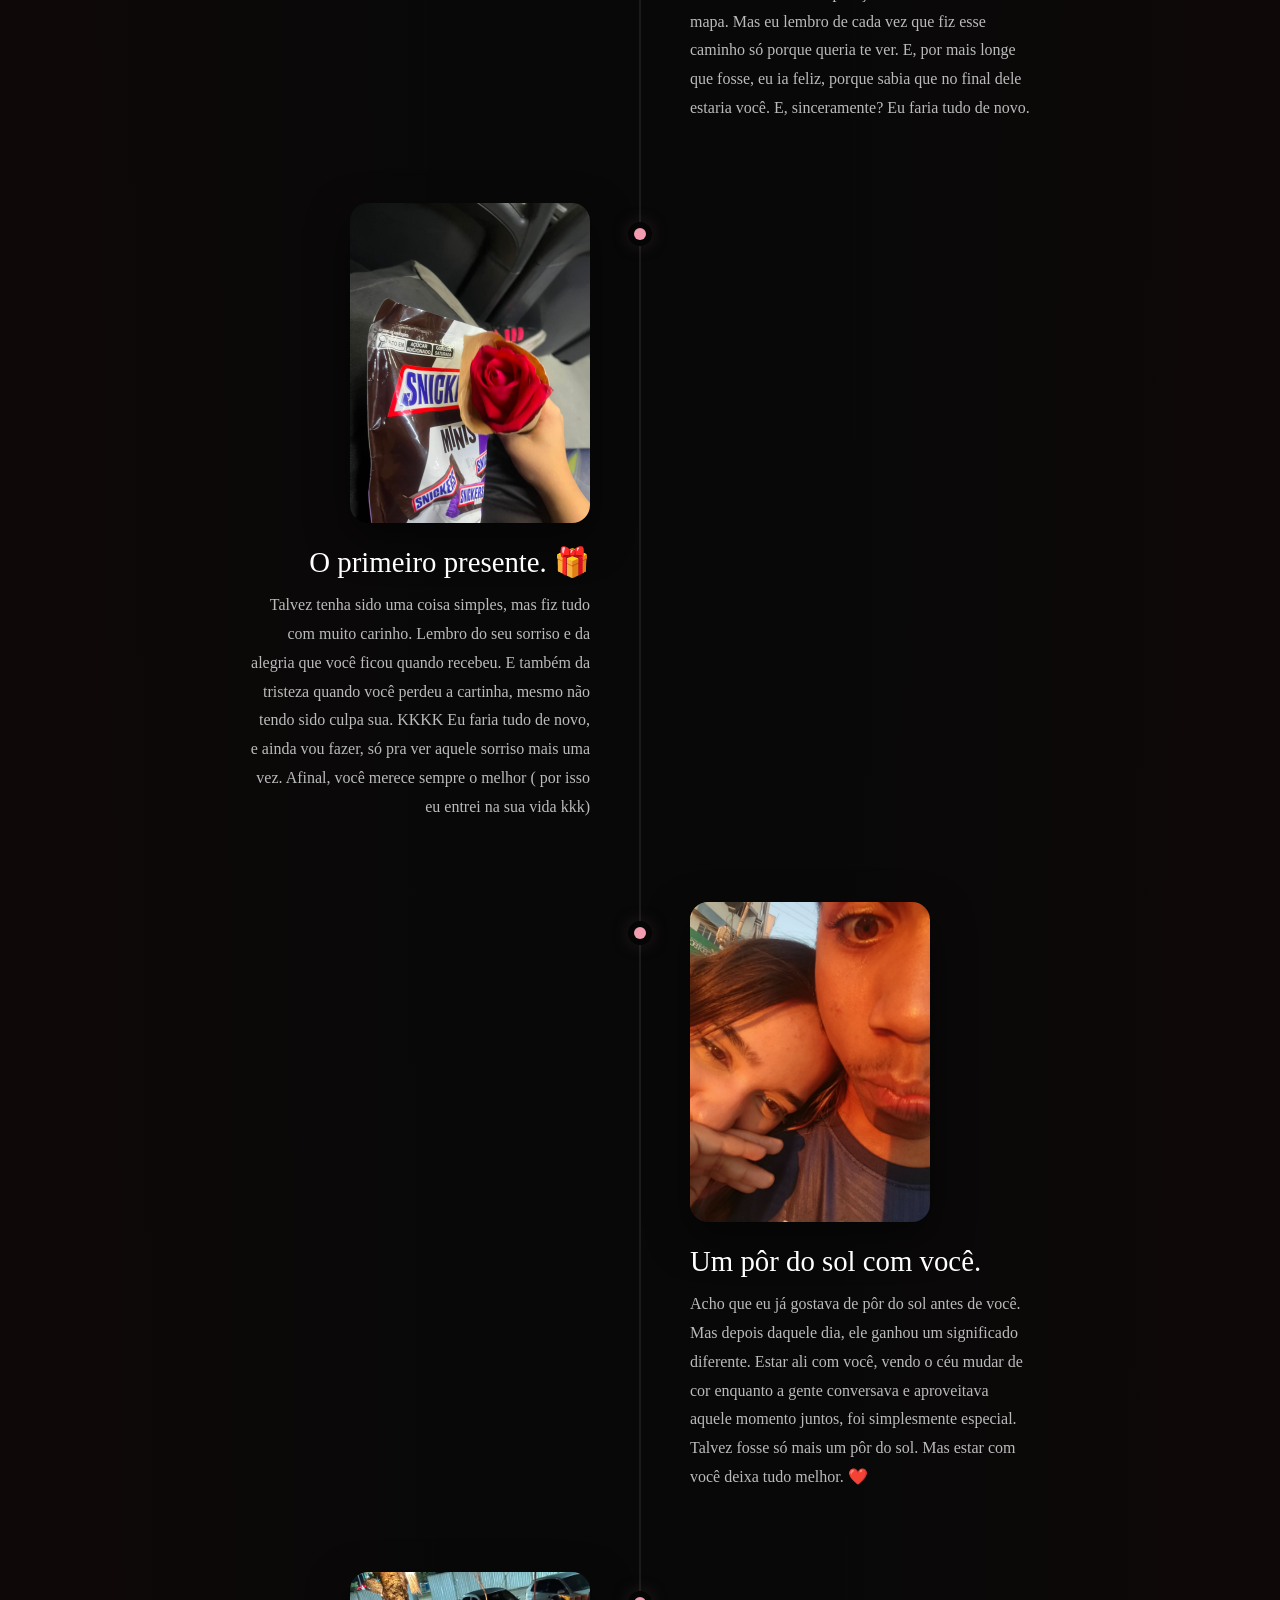
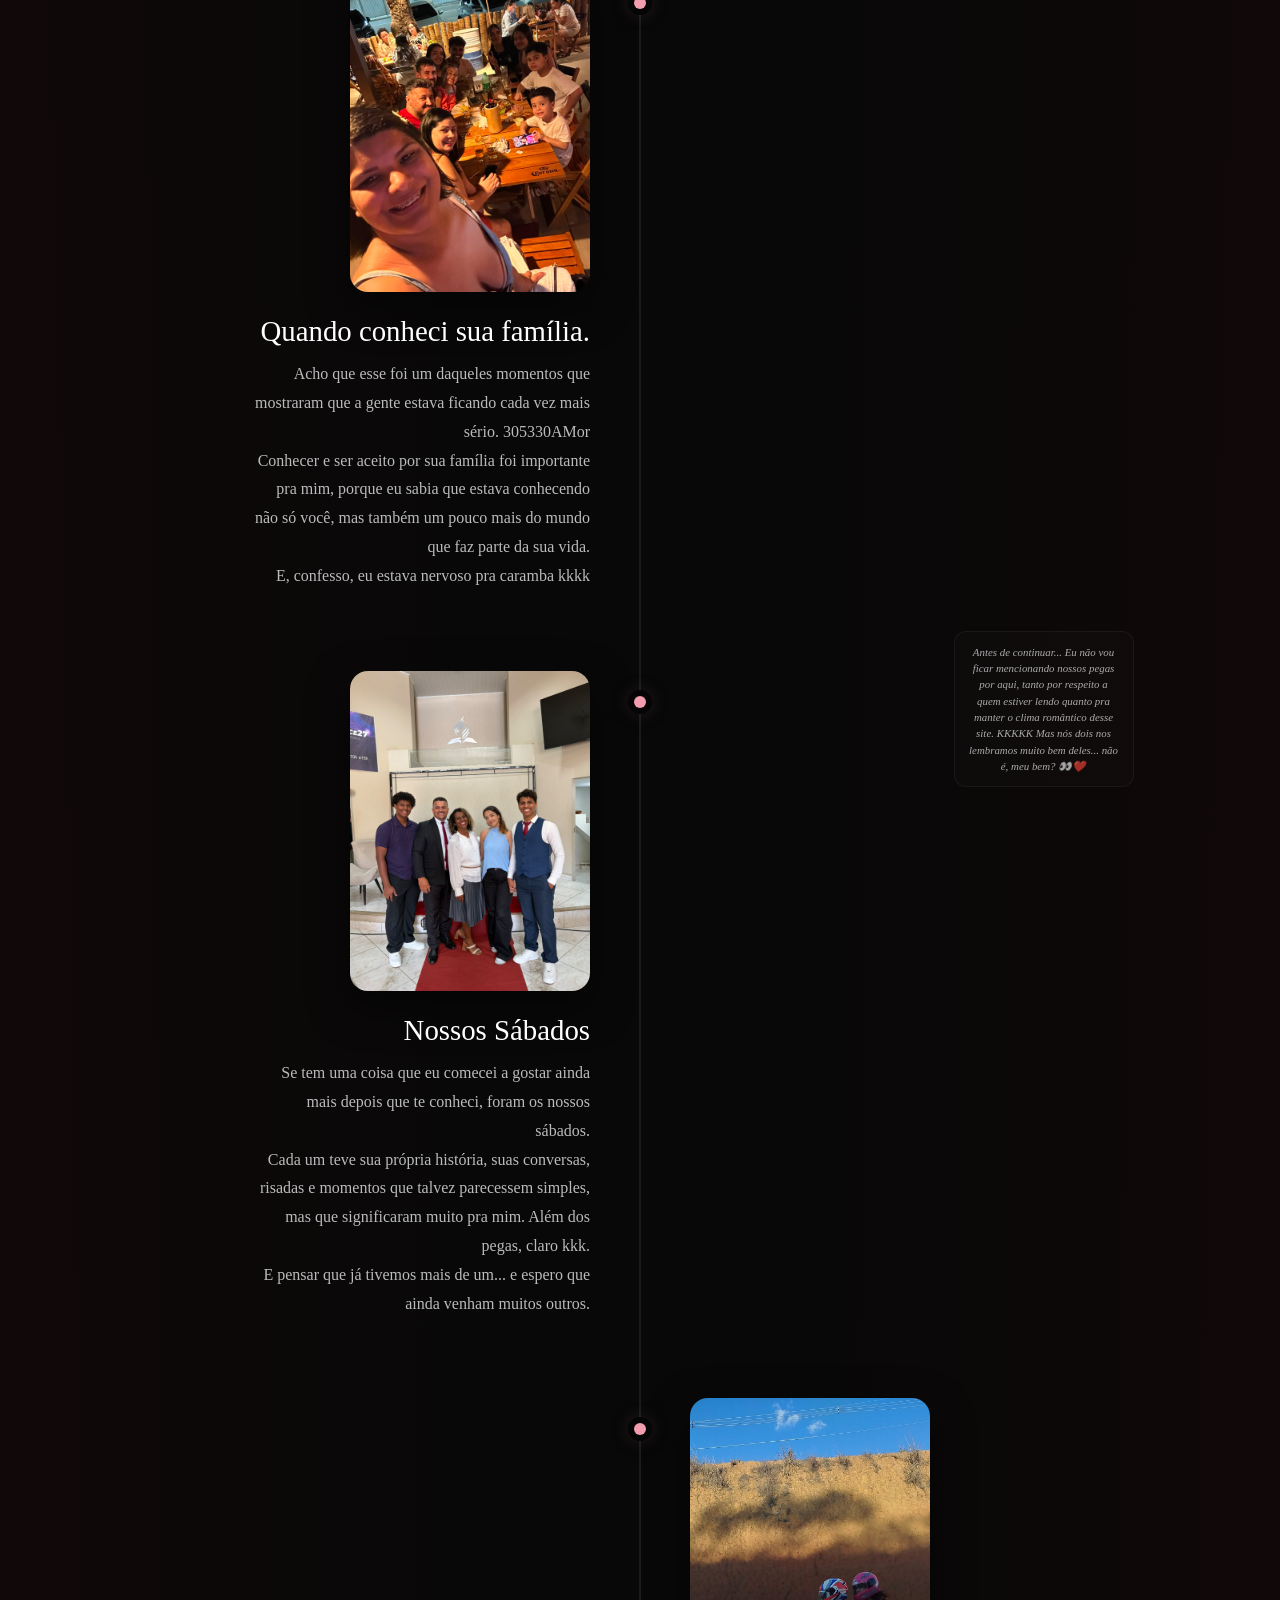
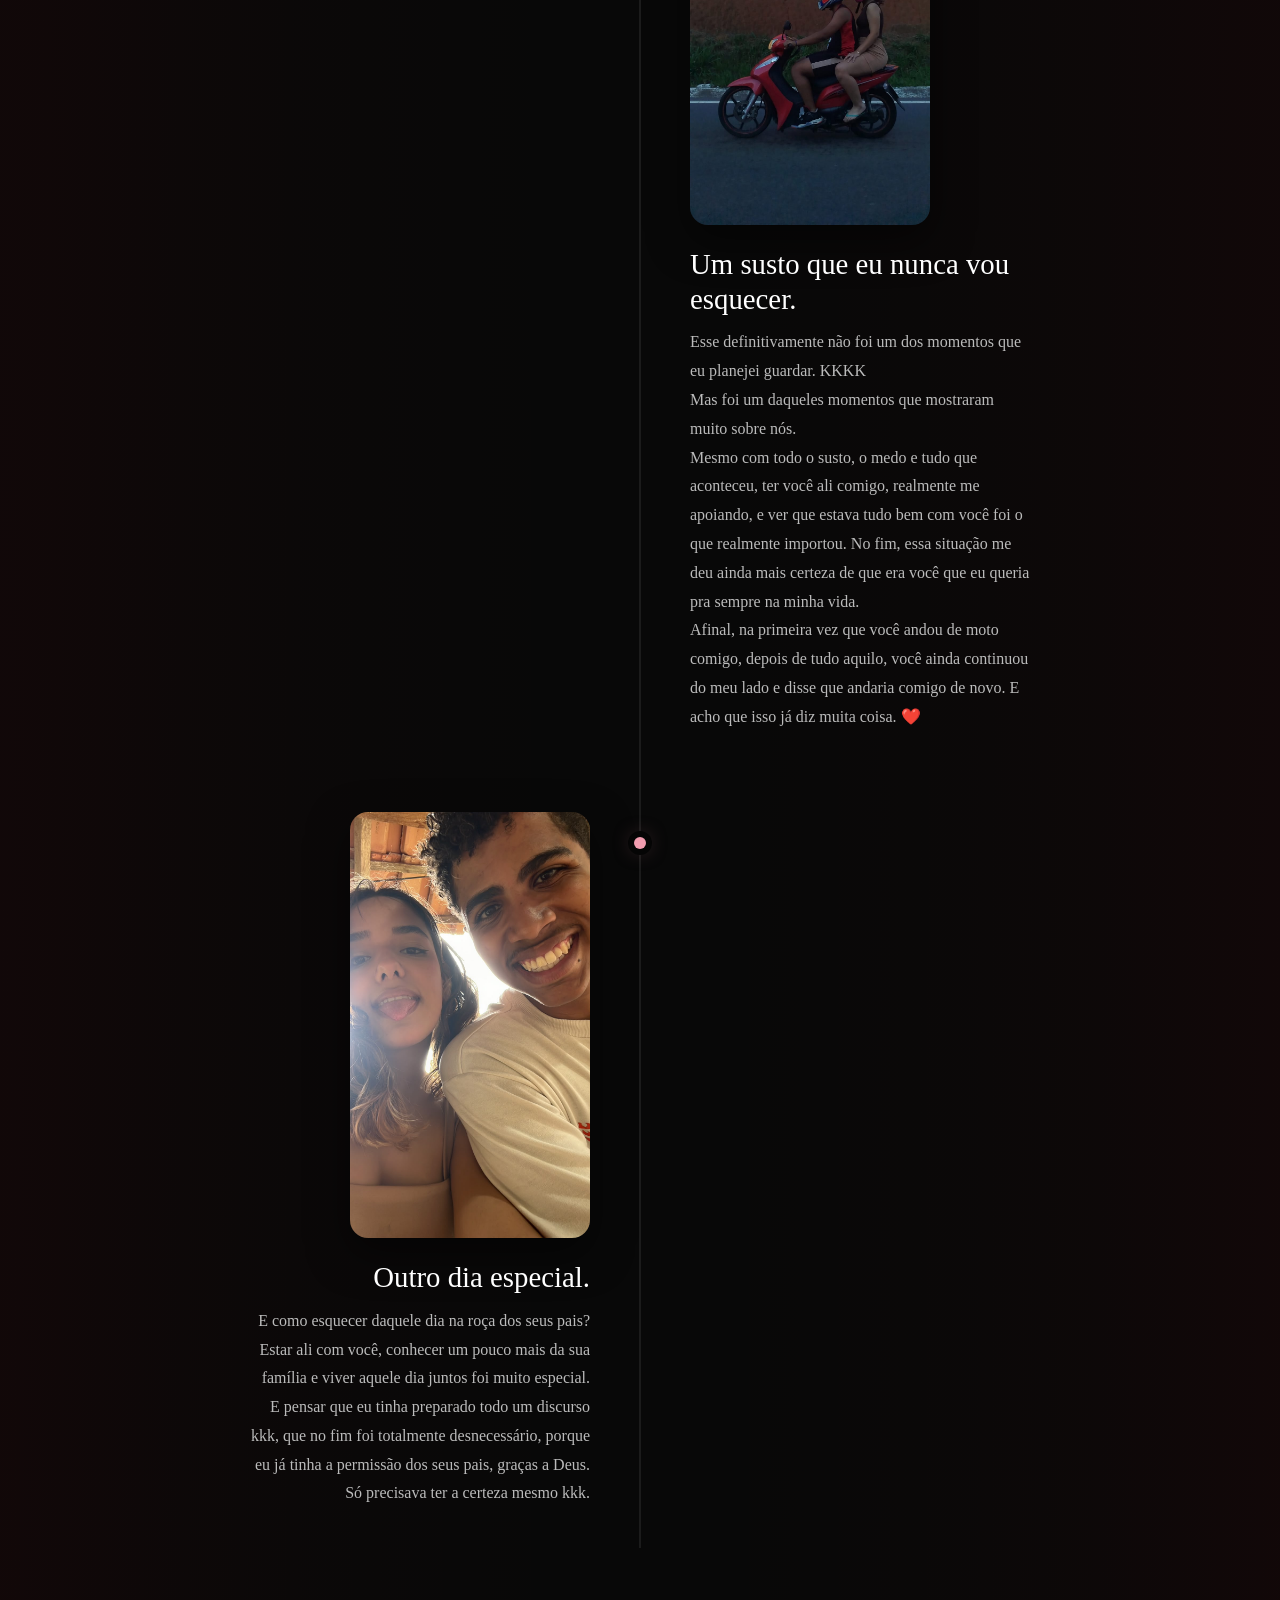
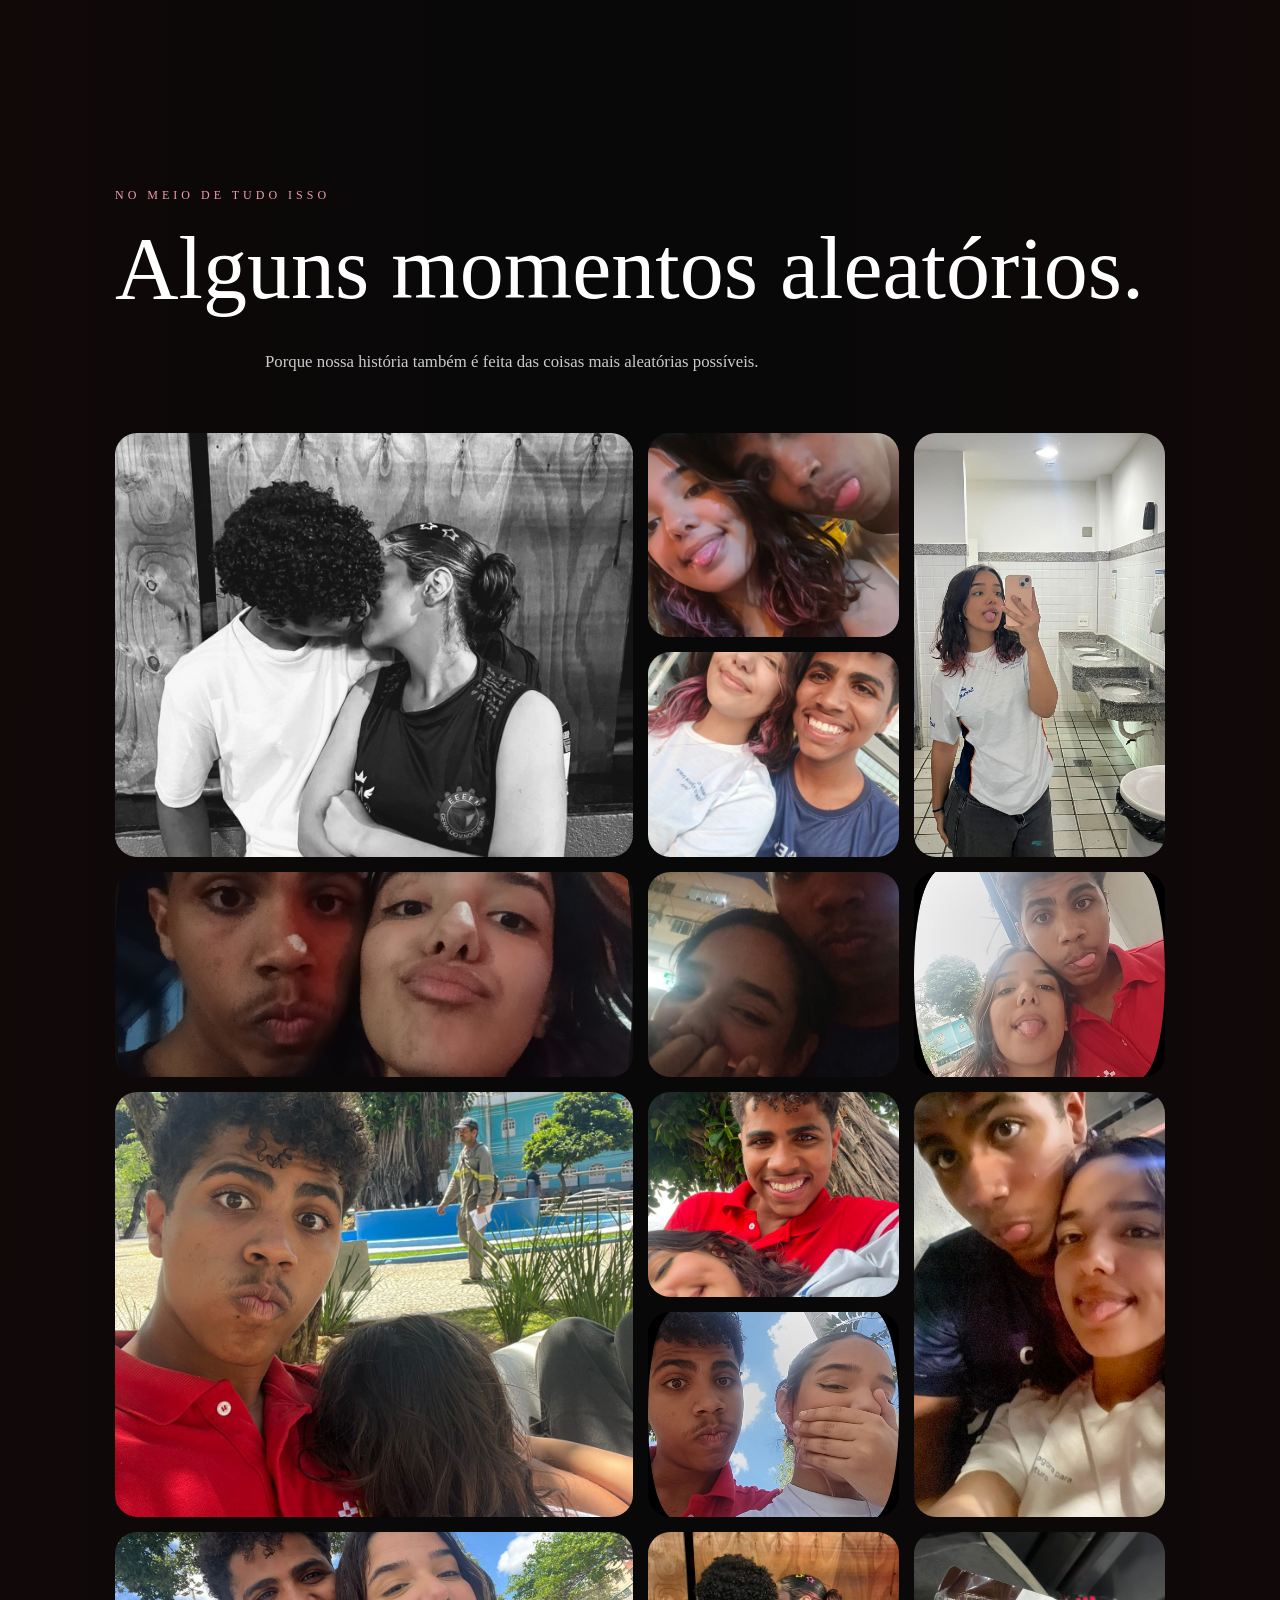
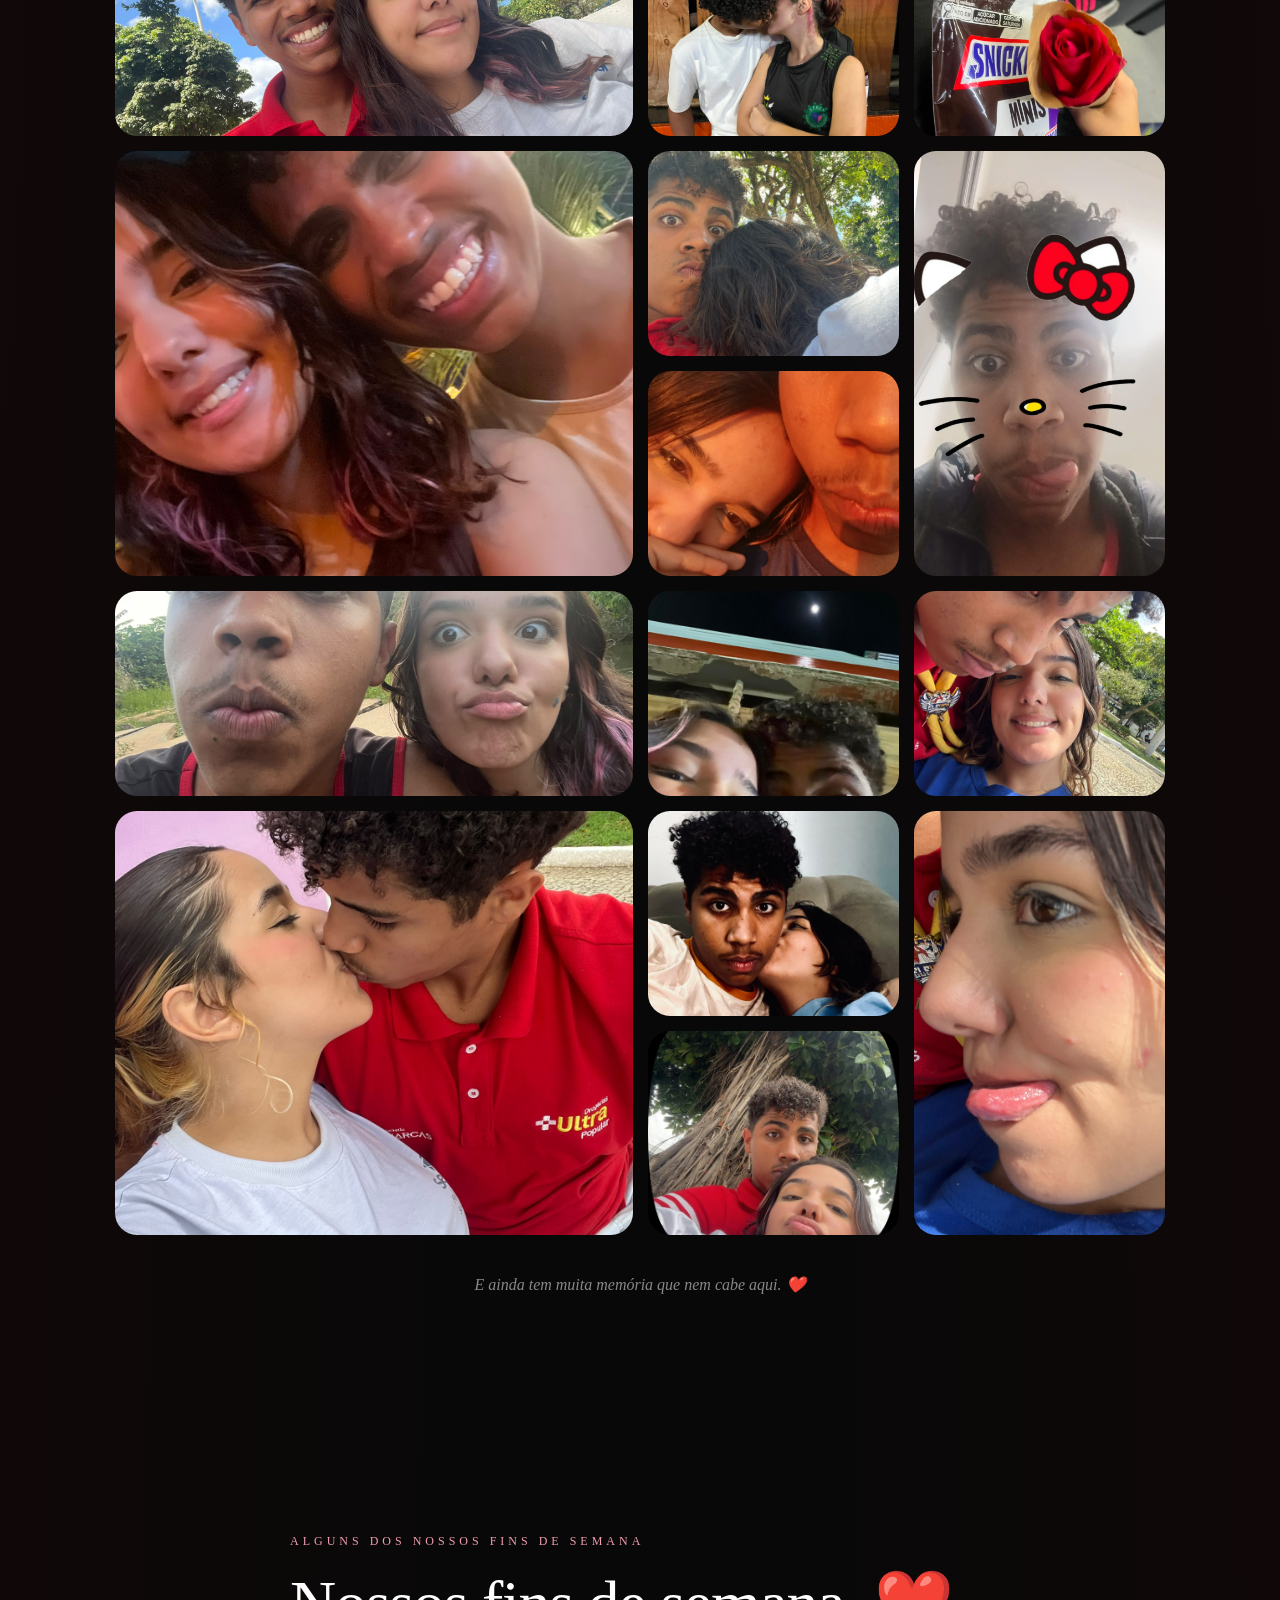
==== commit 942a91a8: "colocoar as fotos" ====
--- a/index.html
+++ b/index.html
@@ -88,7 +88,7 @@
                 Antes de continuar nossa história…
                 <br>
                 eu planejava fazer um vídeo com as suas expectativas sobre esse momento.
-                
+
                 Mas, como você não colaborou muito comigo... kkkk
                 <br>
                 achei que esse vídeo que a gente gravou se encaixa perfeitamente aqui. ❤️
@@ -310,7 +310,7 @@
                     <p>
                         Depois de tudo isso, nós voltamos e, desde então, tem dado muito certo entre nós.
                         Passamos por vários momentos juntos, alguns simples, outros nem tanto, mas todos muito importantes para nós
-                        E acho que é justamente isso que eu mais gosto na nossa história: perceber que, mesmo nas coisas mais simples, 
+                        E acho que é justamente isso que eu mais gosto na nossa história: perceber que, mesmo nas coisas mais simples,
                         a gente consegue criar momentos que eu quero guardar pra sempre.
                     </p>
 
@@ -414,27 +414,26 @@
                         Acho que esse foi um daqueles momentos que mostraram que a gente estava ficando cada vez mais sério.
                         305330AMor
                         <br>
-                        Conhecer e ser aceito por sua família foi importante pra mim, porque eu sabia que estava conhecendo não só você, 
+                        Conhecer e ser aceito por sua família foi importante pra mim, porque eu sabia que estava conhecendo não só você,
                         mas também um pouco mais do mundo que faz parte da sua vida.
                         <br>
                         E, confesso, eu estava nervoso pra caramba kkkk
                     </p>
 
-                    
-
                 </article>
-                
-                    <div class="timeline-note">
-                        <p>
+
+                <div class="timeline-note">
+
+                    <p>
                         Antes de continuar...
 
                         Eu não vou ficar mencionando nossos pegas por aqui, tanto por respeito a quem estiver lendo quanto pra manter o clima romântico desse site. KKKKK
 
                         Mas nós dois nos lembramos muito bem deles... não é, meu bem? 👀❤️
-
-                        </p>
-
-                    </div>
+                    </p>
+
+                </div>
+
 
                 <!-- 12 -->
 
@@ -475,7 +474,6 @@
                     </h3>
 
                     <p>
-                        
                         Esse definitivamente não foi um dos momentos que eu planejei guardar. KKKK
                         <br>
                         Mas foi um daqueles momentos que mostraram muito sobre nós.
@@ -485,7 +483,6 @@
                         <br>
                         Afinal, na primeira vez que você andou de moto comigo, depois de tudo aquilo, você ainda continuou do meu lado e disse que andaria comigo de novo.
                         E acho que isso já diz muita coisa. ❤️
-
                     </p>
 
                 </article>
@@ -510,8 +507,8 @@
                         Estar ali com você, conhecer um pouco mais da sua família e viver aquele dia juntos foi muito especial.
                         <br>
                         E pensar que eu tinha preparado todo um discurso kkk, que no fim foi totalmente desnecessário,
-                         porque eu já tinha a permissão dos seus pais, graças a Deus.
-                         <br>
+                        porque eu já tinha a permissão dos seus pais, graças a Deus.
+                        <br>
                         Só precisava ter a certeza mesmo kkk.
                     </p>
 
@@ -629,6 +626,7 @@
 
 
                 <!-- 21 -->
+
                 <div class="moment">
                     <img
                         src="assets/momentos/p.jpeg"
@@ -637,6 +635,7 @@
                 </div>
 
                 <!-- 22 -->
+
                 <div class="moment moment-large">
                     <img
                         src="assets/momentos/bj.jpeg"
@@ -645,6 +644,7 @@
                 </div>
 
                 <!-- 23 -->
+
                 <div class="moment">
                     <img
                         src="assets/fins-de-semana/sbd.jpeg"
@@ -653,6 +653,7 @@
                 </div>
 
                 <!-- 24 -->
+
                 <div class="moment moment-tall">
                     <img
                         src="assets/momentos/l.jpeg"
@@ -661,12 +662,14 @@
                 </div>
 
                 <!-- 25 -->
+
                 <div class="moment">
                     <img
                         src="assets/momentos/o.jpeg"
                         alt="Momento 25"
                     >
                 </div>
+
             </div>
 
             <p class="moments-footer">
@@ -750,10 +753,10 @@
 
             <p class="section-text sunset-text">
                 Amor, passar meu tempo com você é uma das melhores coisas que eu tenho, e eu valorizo muito isso,
-                 porque você é mais do que eu acho que mereço.
+                porque você é mais do que eu acho que mereço.
                 <br>
                 E basta estar com você, conversar, rir e aproveitar o momento juntos pra transformar um dia simples
-                 em uma lembrança que eu quero guardar pra sempre. ❤️
+                em uma lembrança que eu quero guardar pra sempre. ❤️
             </p>
 
         </div>
@@ -861,7 +864,12 @@
         class="gallery-ending"
         aria-hidden="true"
     >
-        <button class="gallery-ending-close" id="galleryEndingClose" aria-label="Fechar">
+
+        <button
+            class="gallery-ending-close"
+            id="galleryEndingClose"
+            aria-label="Fechar"
+        >
             ×
         </button>
 
@@ -870,7 +878,7 @@
             <p id="ending1">
                 Alguns desses prints são mais antigos, outros são mais recentes.
                 <br>
-                 Mas todos me lembram de alguma coisa que você fez ou falou e que ficou comigo.
+                Mas todos me lembram de alguma coisa que você fez ou falou e que ficou comigo.
             </p>
 
             <p id="ending2">
@@ -902,114 +910,115 @@
     </div>
 
 
-<!-- =====================================================
-     CARTA
-====================================================== -->
-
-<section>
-    <div class="container">
-
-    <div class="eyebrow reveal">
-        algumas palavras
-    </div>
-
-    <h2 class="section-title reveal">
-        Pra você.
-    </h2>
-
-    <div class="letter reveal">
-
-        <p>Meu amor,</p>
-
-        <p>
-            Quando tudo começou, eu não imaginava que, em tão
-            pouco tempo, você se tornaria alguém tão importante
-            para mim. Tudo foi acontecendo aos poucos, entre
-            conversas, olhares, risadas, encontros e pequenos
-            momentos que, sem eu perceber, foram fazendo você
-            ocupar um espaço enorme no meu coração.
-        </p>
-
-        <p>
-            Desde o começo, porém, eu sabia que não queria que
-            isso fosse apenas uma história passageira. Minha
-            intenção com você sempre foi séria. Eu queria te
-            conhecer de verdade, viver momentos ao seu lado e,
-            se Deus permitisse, construir uma história que fosse
-            muito além do começo que estamos vivendo agora.
-        </p>
-
-        <p>
-            Eu quero namorar você, aprender cada vez mais sobre
-            quem você é, estar ao seu lado nos dias bons e nos
-            dias difíceis, comemorar suas conquistas, te apoiar
-            quando as coisas não estiverem bem e fazer você
-            sentir que nunca precisa enfrentar nada sozinha.
-        </p>
-
-        <p>
-            Quero crescer ao seu lado. Quero estudar, trabalhar,
-            conquistar minhas coisas e me esforçar ao máximo para
-            construir uma boa condição de vida para nós. Quero
-            poder olhar para tudo que conquistarmos juntos e
-            lembrar que, um dia, tudo isso começou simplesmente
-            com duas pessoas que decidiram dar uma chance ao que
-            sentiam.
-        </p>
-
-        <p>
-            E quando penso no nosso futuro, eu não consigo
-            enxergar apenas um namoro. Eu penso em uma casa,
-            em uma família, em planos compartilhados, em domingos
-            juntos, em dificuldades que vamos superar lado a lado
-            e em uma vida inteira construída com amor, respeito,
-            parceria e Deus no centro de tudo.
-        </p>
-
-        <p>
-            Eu sei que não sou perfeito. Sei que vou errar,
-            que ainda tenho muito para aprender e que nem todos
-            os dias serão fáceis. Mas quero que você saiba que,
-            enquanto eu puder escolher, vou escolher você.
-            Vou continuar me esforçando para ser um homem melhor,
-            para cuidar de nós e para fazer o meu melhor para
-            que você se sinta amada, respeitada e segura ao meu
-            lado.
-        </p>
-
-        <p>
-            Eu não quero apenas viver uma fase bonita com você.
-            Quero construir algo que dure. Quero que esse namoro
-            seja o começo de uma história que, quando olharmos
-            para trás daqui a muitos anos, faça a gente sorrir
-            e lembrar de onde tudo começou.
-        </p>
-
-        <p>
-            Quero você para os momentos simples, para os grandes
-            momentos, para os planos, para os sonhos e para tudo
-            aquilo que a vida ainda vai colocar no nosso caminho.
-        </p>
-
-        <p>
-            E, se Deus permitir, quero continuar escolhendo você
-            durante todos os dias da minha vida.
-        </p>
-
-        <p>
-            Eu te amo, Ana.
-        </p>
-
-        <p>
-            Com todo o meu amor,<br>
-            Jader ❤️
-        </p>
-
-    </div>
-</div>
-
-
-</section>
+    <!-- =====================================================
+         CARTA
+    ====================================================== -->
+
+    <section>
+
+        <div class="container">
+
+            <div class="eyebrow reveal">
+                algumas palavras
+            </div>
+
+            <h2 class="section-title reveal">
+                Pra você.
+            </h2>
+
+            <div class="letter reveal">
+
+                <p>Meu amor,</p>
+
+                <p>
+                    Quando tudo começou, eu não imaginava que, em tão
+                    pouco tempo, você se tornaria alguém tão importante
+                    para mim. Tudo foi acontecendo aos poucos, entre
+                    conversas, olhares, risadas, encontros e pequenos
+                    momentos que, sem eu perceber, foram fazendo você
+                    ocupar um espaço enorme no meu coração.
+                </p>
+
+                <p>
+                    Desde o começo, porém, eu sabia que não queria que
+                    isso fosse apenas uma história passageira. Minha
+                    intenção com você sempre foi séria. Eu queria te
+                    conhecer de verdade, viver momentos ao seu lado e,
+                    se Deus permitisse, construir uma história que fosse
+                    muito além do começo que estamos vivendo agora.
+                </p>
+
+                <p>
+                    Eu quero namorar você, aprender cada vez mais sobre
+                    quem você é, estar ao seu lado nos dias bons e nos
+                    dias difíceis, comemorar suas conquistas, te apoiar
+                    quando as coisas não estiverem bem e fazer você
+                    sentir que nunca precisa enfrentar nada sozinha.
+                </p>
+
+                <p>
+                    Quero crescer ao seu lado. Quero estudar, trabalhar,
+                    conquistar minhas coisas e me esforçar ao máximo para
+                    construir uma boa condição de vida para nós. Quero
+                    poder olhar para tudo que conquistarmos juntos e
+                    lembrar que, um dia, tudo isso começou simplesmente
+                    com duas pessoas que decidiram dar uma chance ao que
+                    sentiam.
+                </p>
+
+                <p>
+                    E quando penso no nosso futuro, eu não consigo
+                    enxergar apenas um namoro. Eu penso em uma casa,
+                    em uma família, em planos compartilhados, em domingos
+                    juntos, em dificuldades que vamos superar lado a lado
+                    e em uma vida inteira construída com amor, respeito,
+                    parceria e Deus no centro de tudo.
+                </p>
+
+                <p>
+                    Eu sei que não sou perfeito. Sei que vou errar,
+                    que ainda tenho muito para aprender e que nem todos
+                    os dias serão fáceis. Mas quero que você saiba que,
+                    enquanto eu puder escolher, vou escolher você.
+                    Vou continuar me esforçando para ser um homem melhor,
+                    para cuidar de nós e para fazer o meu melhor para
+                    que você se sinta amada, respeitada e segura ao meu
+                    lado.
+                </p>
+
+                <p>
+                    Eu não quero apenas viver uma fase bonita com você.
+                    Quero construir algo que dure. Quero que esse namoro
+                    seja o começo de uma história que, quando olharmos
+                    para trás daqui a muitos anos, faça a gente sorrir
+                    e lembrar de onde tudo começou.
+                </p>
+
+                <p>
+                    Quero você para os momentos simples, para os grandes
+                    momentos, para os planos, para os sonhos e para tudo
+                    aquilo que a vida ainda vai colocar no nosso caminho.
+                </p>
+
+                <p>
+                    E, se Deus permitir, quero continuar escolhendo você
+                    durante todos os dias da minha vida.
+                </p>
+
+                <p>
+                    Eu te amo, Ana.
+                </p>
+
+                <p>
+                    Com todo o meu amor,<br>
+                    Jader ❤️
+                </p>
+
+            </div>
+
+        </div>
+
+    </section>
 
 
     <!-- =====================================================
@@ -1107,7 +1116,7 @@
 
             <div
                 id="acceptedMessage"
-                class="accepted-message"
+                class="accepted-message static-accepted-message"
                 aria-live="polite"
             >
                 Você aceitou! ❤️
@@ -1127,19 +1136,19 @@
         <div class="relationship-content">
 
             <div class="eyebrow">
-                oficialmente nós
+                desde aquele sim
             </div>
 
             <h2>
-                Assim começa
+                E agora começa
                 <span class="accent">
-                    a melhor fase
+                    uma nova fase
                 </span>
-                das nossas vidas.
+                da nossa história.
             </h2>
 
             <p class="relationship-subtitle">
-                E que esse seja só o começo de tudo que ainda vamos viver. ❤️
+                Desde aquele momento, cada segundo virou parte do nosso para sempre. ❤️
             </p>
 
             <div class="counter">
@@ -1215,121 +1224,248 @@
     </section>
 
 
-<!-- =====================================================
-     PREPARATIVOS
-====================================================== -->
-
-<section class="video-section story-video-section" id="thirdVideo">
-    <div class="container reveal">
-
-        <div class="eyebrow">
-            preparativos
-        </div>
-
-        <h2 class="section-title">
-            Antes daquele momento…
-        </h2>
-
-        <p class="section-text story-video-text">
-            Enquanto você só imaginava como seria, eu já estava planejando cada detalhe.
-            <br><br>
-            Cada ideia, cada tentativa de esconder o que estava acontecendo e cada pequeno detalhe tinham um único objetivo: fazer daquele momento algo que você nunca esquecesse. ❤️
+    <!-- =====================================================
+         PREPARATIVOS
+    ====================================================== -->
+
+    <section
+        class="video-section story-video-section"
+        id="thirdVideo"
+    >
+
+        <div class="container reveal">
+
+            <div class="eyebrow">
+                preparativos
+            </div>
+
+            <h2 class="section-title">
+                Antes daquele momento…
+            </h2>
+
+            <p class="section-text story-video-text">
+                Enquanto você só imaginava como seria, eu já estava planejando cada detalhe.
+                <br><br>
+                Cada ideia, cada tentativa de esconder o que estava acontecendo e cada pequeno detalhe tinham um único objetivo: fazer daquele momento algo que você nunca esquecesse. ❤️
+            </p>
+
+            <div class="video-frame">
+
+                <video
+                    id="preparativosVideo"
+                    controls
+                    playsinline
+                    preload="metadata"
+                >
+                    <source
+                        src="assets/3video.mp4"
+                        type="video/mp4"
+                    >
+                </video>
+
+            </div>
+
+        </div>
+
+    </section>
+
+
+   <!-- =========================================================
+     GALERIA — FOTOS DO PEDIDO
+========================================================= -->
+
+<section class="proposal-gallery" id="proposalGallery">
+
+    <!-- Elementos decorativos de fundo -->
+    <div class="proposal-decor" aria-hidden="true">
+        <span class="decor decor-rose decor-1">🌹</span>
+        <span class="decor decor-ring decor-2">💍</span>
+        <span class="decor decor-chocolate decor-3">🍫</span>
+        <span class="decor decor-bouquet decor-4">💐</span>
+        <span class="decor decor-rose decor-5">🌹</span>
+        <span class="decor decor-ring decor-6">💍</span>
+        <span class="decor decor-chocolate decor-7">🍫</span>
+        <span class="decor decor-bouquet decor-8">🌷</span>
+    </div>
+
+    <div class="proposal-gallery-content">
+
+        <span class="section-kicker">19.09.2026</span>
+
+        <h2>Um dia para guardar</h2>
+
+        <p class="proposal-gallery-intro">
+            Alguns dos momentos que fizeram daquele dia um dos mais especiais da nossa história.
         </p>
 
-        <div class="video-frame">
-            <video
-                id="preparativosVideo"
-                controls
-                playsinline
-                preload="metadata"
-            >
-                <source
-                    src="assets/3video.mp4"
-                    type="video/mp4"
+        <div class="photo-clothesline">
+
+            <!-- Fio -->
+            <div class="clothesline-wire"></div>
+
+            <!-- FOTO 1 -->
+            <figure class="polaroid polaroid-1">
+                <div class="polaroid-clip">📎</div>
+                <div class="polaroid-photo">
+                    <img src="assets/fotos-pedido/foto01.jpg"
+                         alt="Foto do dia do pedido"
+                         loading="lazy">
+                </div>
+                <figcaption>Nosso dia ❤️</figcaption>
+            </figure>
+
+            <!-- FOTO 2 -->
+            <figure class="polaroid polaroid-2">
+                <div class="polaroid-clip">📎</div>
+                <div class="polaroid-photo">
+                    <img src="assets/fotos-pedido/foto02.jpg"
+                         alt="Foto do dia do pedido"
+                         loading="lazy">
+                </div>
+                <figcaption>Um momento nosso</figcaption>
+            </figure>
+
+            <!-- FOTO 3 -->
+            <figure class="polaroid polaroid-3">
+                <div class="polaroid-clip">📎</div>
+                <div class="polaroid-photo">
+                    <img src="assets/fotos-pedido/foto03.jpg"
+                         alt="Foto do dia do pedido"
+                         loading="lazy">
+                </div>
+                <figcaption>Para sempre</figcaption>
+            </figure>
+
+            <!-- FOTO 4 -->
+            <figure class="polaroid polaroid-4">
+                <div class="polaroid-clip">📎</div>
+                <div class="polaroid-photo">
+                    <img src="assets/fotos-pedido/foto04.jpg"
+                         alt="Foto do dia do pedido"
+                         loading="lazy">
+                </div>
+                <figcaption>O nosso começo</figcaption>
+            </figure>
+
+            <!-- FOTO 5 -->
+            <figure class="polaroid polaroid-5">
+                <div class="polaroid-clip">📎</div>
+                <div class="polaroid-photo">
+                    <img src="assets/fotos-pedido/foto05.jpg"
+                         alt="Foto do dia do pedido"
+                         loading="lazy">
+                </div>
+                <figcaption>Eu e você</figcaption>
+            </figure>
+
+            <!-- FOTO 6 -->
+            <figure class="polaroid polaroid-6">
+                <div class="polaroid-clip">📎</div>
+                <div class="polaroid-photo">
+                    <img src="assets/fotos-pedido/foto06.jpg"
+                         alt="Foto do dia do pedido"
+                         loading="lazy">
+                </div>
+                <figcaption>Um sim inesquecível</figcaption>
+            </figure>
+
+            <!-- FOTO 7 -->
+            <figure class="polaroid polaroid-7">
+                <div class="polaroid-clip">📎</div>
+                <div class="polaroid-photo">
+                    <img src="assets/fotos-pedido/foto07.jpg"
+                         alt="Foto do dia do pedido"
+                         loading="lazy">
+                </div>
+                <figcaption>Nosso momento</figcaption>
+            </figure>
+
+            <!-- FOTO 8 -->
+            <figure class="polaroid polaroid-8">
+                <div class="polaroid-clip">📎</div>
+                <div class="polaroid-photo">
+                    <img src="assets/fotos-pedido/foto08.jpg"
+                         alt="Foto do dia do pedido"
+                         loading="lazy">
+                </div>
+                <figcaption>O começo do nosso pra sempre</figcaption>
+            </figure>
+
+        </div>
+
+    </div>
+
+</section>
+
+    <!-- =====================================================
+         O PEDIDO
+    ====================================================== -->
+
+    <section
+        class="video-section story-video-section"
+        id="proposalVideoSection"
+    >
+
+        <div class="container reveal">
+
+            <div class="eyebrow">
+                o pedido
+            </div>
+
+            <h2 class="section-title">
+                E então chegou o momento.
+            </h2>
+
+            <p class="section-text story-video-text">
+                Depois de tantos planos, expectativas e segredos… finalmente chegou a hora de fazer a pergunta que mudou a nossa história.
+                <br><br>
+                E esse foi o nosso primeiro grande “sim”. ❤️
+            </p>
+
+            <div class="video-frame proposal-video-frame">
+
+                <video
+                    id="proposalVideo"
+                    controls
+                    playsinline
+                    preload="metadata"
                 >
-            </video>
-        </div>
-
-    </div>
-</section>
-
-<!-- =====================================================
-     O PEDIDO
-====================================================== -->
-
-<section class="video-section story-video-section" id="proposalVideoSection">
-    <div class="container reveal">
-
-        <div class="eyebrow">
-            o pedido
-        </div>
-
-        <h2 class="section-title">
-            E então chegou o momento.
-        </h2>
-
-        <p class="section-text story-video-text">
-            Depois de tantos planos, expectativas e segredos… finalmente chegou a hora de fazer a pergunta que mudou a nossa história.
-            <br><br>
-            E esse foi o nosso primeiro grande “sim”. ❤️
-        </p>
-
-        <div class="video-frame proposal-video-frame">
-            <video
-                id="proposalVideo"
-                controls
-                playsinline
-                preload="metadata"
-            ></video>
-        </div>
-
-    </div>
-</section>
-
-<!-- =====================================================
-     AQUELE DIA
-====================================================== -->
-
-<section class="proposal-photos-section" id="proposalPhotos">
-    <div class="container">
-
-        <div class="eyebrow reveal">
-            aquele dia
-        </div>
-
-        <h2 class="section-title reveal">
-            Para guardar para sempre.
-        </h2>
-
-        <p class="section-text reveal proposal-photos-text">
-            Alguns momentos passam rápido demais para a gente conseguir aproveitar tudo.
-            <br><br>
-            Por isso, ficam as fotos — para que a gente possa voltar para aquele dia sempre que quiser. ❤️
-        </p>
-
-        <div
-            class="proposal-gallery"
-            id="proposalGallery"
-            aria-label="Fotos do dia do pedido"
-        >
-            <!-- As fotos reais do pedido serão adicionadas aqui. -->
-        </div>
-
-    </div>
-</section>
-
-<!-- =====================================================
-     ANIMAÇÃO FINAL
-====================================================== -->
-
-<section class="story-ending" id="storyEnding" aria-label="Fim da história até aqui">
-    <div class="story-ending-content">
-        <p id="storyEndingLine1"></p>
-        <p id="storyEndingLine2"></p>
-        <p id="storyEndingLine3"></p>
-    </div>
-</section>
-    
+                    <source
+                        src="assets/4video.mp4"
+                        type="video/mp4"
+                    >
+                </video>
+
+            </div>
+
+        </div>
+
+    </section>
+
+
+    <!-- =====================================================
+         ANIMAÇÃO FINAL
+    ====================================================== -->
+
+    <section
+        class="story-ending"
+        id="storyEnding"
+        aria-label="Fim da história até aqui"
+    >
+
+        <div class="story-ending-content">
+
+            <p id="storyEndingLine1"></p>
+
+            <p id="storyEndingLine2"></p>
+
+            <p id="storyEndingLine3"></p>
+
+        </div>
+
+    </section>
+
+
     <!-- =====================================================
          COMEMORAÇÃO DO SIM
     ====================================================== -->
--- a/css/style.css
+++ b/css/style.css
@@ -35,10 +35,8 @@
             transparent 100%
         ),
         #080808;
-
     color: #fff;
 }
-
 
 img {
     display: block;
@@ -72,18 +70,14 @@
     width: 100%;
     height: 100dvh;
     min-height: 100svh;
-
     display: flex;
     align-items: center;
     justify-content: center;
-
     padding:
         clamp(20px, 5vw, 40px)
         clamp(20px, 6vw, 50px);
-
     text-align: center;
     overflow: hidden;
-
     background:
         radial-gradient(
             circle at center,
@@ -91,7 +85,6 @@
             #080808 60%,
             #000 100%
         );
-
     transition:
         opacity 1.5s ease,
         visibility 1.5s ease;
@@ -132,15 +125,11 @@
 #startBtn {
     min-height: 48px;
     padding: 14px clamp(24px, 5vw, 32px);
-
     color: #fff;
     background: rgba(255, 255, 255, .05);
-
     border: 1px solid rgba(255, 255, 255, .3);
     border-radius: 999px;
-
     cursor: pointer;
-
     transition:
         background .4s ease,
         color .4s ease,
@@ -148,7 +137,6 @@
 }
 
 @media (hover: hover) {
-
     #startBtn:hover {
         background: #fff;
         color: #000;
@@ -185,11 +173,9 @@
 
 section {
     min-height: 80vh;
-
     display: flex;
     align-items: center;
     justify-content: center;
-
     padding:
         clamp(80px, 10vw, 120px)
         clamp(20px, 5vw, 40px);
@@ -208,7 +194,6 @@
 
 .section-title {
     margin-bottom: clamp(22px, 4vw, 30px);
-
     font-size: clamp(2.5rem, 8vw, 5.5rem);
     font-weight: normal;
     line-height: 1.05;
@@ -217,7 +202,6 @@
 .section-text {
     width: min(750px, 100%);
     margin-inline: auto;
-
     color: #ccc;
     font-size: clamp(.95rem, 2vw, 1.05rem);
     line-height: 1.9;
@@ -235,7 +219,6 @@
 .reveal {
     opacity: 0;
     transform: translateY(60px);
-
     transition:
         opacity 1.2s ease,
         transform 1.2s ease;
@@ -253,21 +236,17 @@
 
 .hero {
     position: relative;
-
     min-height: 100svh;
     height: 100svh;
-
     text-align: center;
     overflow: hidden;
 }
 
 .hero::before {
     content: "";
-
     position: absolute;
     inset: 0;
     z-index: 1;
-
     background:
         linear-gradient(
             to bottom,
@@ -279,22 +258,16 @@
 
 .hero-image {
     position: absolute;
-
     width: min(82vw, 620px);
     height: min(72svh, 760px);
-
     object-fit: cover;
-
     border-radius:
         43px
         16px
         52px
         23px;
-
     transform: rotate(-1.5deg);
-
     filter: brightness(.72);
-
     box-shadow:
         0 30px 100px rgba(0, 0, 0, .8);
 }
@@ -302,7 +275,6 @@
 .hero-content {
     position: relative;
     z-index: 2;
-
     width: min(900px, 100%);
     margin-top: 55svh;
 }
@@ -315,7 +287,6 @@
 
 .hero p {
     margin-top: clamp(15px, 3vw, 20px);
-
     color: #ddd;
     font-size: clamp(.95rem, 2vw, 1.05rem);
     font-style: italic;
@@ -333,13 +304,9 @@
 .video-frame {
     width: min(400px, 100%);
     margin: clamp(35px, 6vw, 50px) auto 0;
-
     overflow: hidden;
-
     border-radius: clamp(18px, 3vw, 25px);
-
     background: #111;
-
     box-shadow:
         0 30px 100px rgba(0, 0, 0, .6);
 }
@@ -364,24 +331,18 @@
 
 .timeline::before {
     content: "";
-
     position: absolute;
     top: 0;
     bottom: 0;
     left: 50%;
-
     width: 1px;
-
     background: rgba(255, 255, 255, .16);
-
     transform: translateX(-50%);
 }
 
 .timeline-item {
     position: relative;
-
     width: 50%;
-
     padding:
         clamp(30px, 4vw, 40px)
         clamp(30px, 5vw, 50px);
@@ -399,17 +360,12 @@
 
 .timeline-item::after {
     content: "";
-
     position: absolute;
     top: 65px;
-
     width: 12px;
     height: 12px;
-
     border-radius: 50%;
-
     background: #f19caf;
-
     box-shadow:
         0 0 0 6px #050505,
         0 0 20px rgba(241, 156, 175, .5);
@@ -426,14 +382,10 @@
 .timeline-item > img {
     width: min(100%, 240px);
     height: auto;
-
     border-radius: 18px;
-
     cursor: zoom-in;
-
     box-shadow:
         0 15px 40px rgba(0, 0, 0, .5);
-
     transition:
         transform .5s ease,
         filter .5s ease;
@@ -448,7 +400,6 @@
 }
 
 @media (hover: hover) {
-
     .timeline-item > img:hover {
         transform: scale(1.04);
         filter: brightness(1.08);
@@ -458,7 +409,6 @@
 .timeline-item h3 {
     margin-top: 22px;
     margin-bottom: 12px;
-
     font-size: clamp(1.4rem, 3vw, 1.8rem);
     font-weight: normal;
     line-height: 1.2;
@@ -466,9 +416,7 @@
 
 .timeline-item p {
     width: min(340px, 100%);
-
     color: #bbb;
-
     font-size: clamp(.92rem, 1.8vw, 1rem);
     line-height: 1.8;
 }
@@ -487,7 +435,6 @@
 .route-prints {
     display: flex;
     align-items: flex-start;
-
     gap: clamp(8px, 1.5vw, 15px);
 }
 
@@ -502,21 +449,16 @@
 .route-prints img {
     width: min(48%, 240px);
     height: auto;
-
     border-radius: 18px;
-
     cursor: zoom-in;
-
     box-shadow:
         0 15px 40px rgba(0, 0, 0, .5);
-
     transition:
         transform .5s ease,
         filter .5s ease;
 }
 
 @media (hover: hover) {
-
     .conversation-prints img:hover,
     .love-messages img:hover,
     .route-prints img:hover {
@@ -536,46 +478,34 @@
 
 .moments-grid {
     display: grid;
-
     grid-template-columns:
         repeat(4, minmax(0, 1fr));
-
     grid-auto-rows:
         clamp(180px, 16vw, 220px);
-
     gap: clamp(10px, 1.5vw, 15px);
-
     margin-top: clamp(40px, 6vw, 55px);
 }
 
 .moment {
     position: relative;
-
     min-width: 0;
-
     overflow: hidden;
-
     border-radius:
         clamp(16px, 2.5vw, 22px);
-
     background: #111;
 }
 
 .moment img {
     width: 100%;
     height: 100%;
-
     object-fit: cover;
-
     cursor: zoom-in;
-
     transition:
         transform .6s ease,
         filter .6s ease;
 }
 
 @media (hover: hover) {
-
     .moment:hover img {
         transform: scale(1.05);
         filter: brightness(1.08);
@@ -597,9 +527,7 @@
 
 .moments-footer {
     margin-top: 40px;
-
     color: #888;
-
     text-align: center;
     font-style: italic;
 }
@@ -616,21 +544,15 @@
 
 .gallery-start {
     margin-top: clamp(30px, 5vw, 45px);
-
     min-height: 48px;
-
     padding:
         14px
         clamp(24px, 5vw, 30px);
-
     border: 1px solid rgba(255, 255, 255, .25);
     border-radius: 999px;
-
     color: #fff;
     background: rgba(255, 255, 255, .05);
-
     cursor: pointer;
-
     transition:
         background .4s ease,
         color .4s ease,
@@ -638,7 +560,6 @@
 }
 
 @media (hover: hover) {
-
     .gallery-start:hover {
         background: #fff;
         color: #000;
@@ -649,27 +570,20 @@
 .proof-gallery {
     position: fixed;
     inset: 0;
-
     z-index: 9000;
-
     width: 100%;
     height: 100dvh;
-
     display: flex;
     align-items: center;
     justify-content: center;
-
     padding:
         max(20px, env(safe-area-inset-top))
         max(20px, env(safe-area-inset-right))
         max(20px, env(safe-area-inset-bottom))
         max(20px, env(safe-area-inset-left));
-
     background: rgba(0, 0, 0, .97);
-
     opacity: 0;
     visibility: hidden;
-
     transition:
         opacity .5s ease,
         visibility .5s ease;
@@ -683,15 +597,12 @@
 .gallery-content {
     width: min(700px, 100%);
     max-height: calc(100dvh - 50px);
-
     text-align: center;
 }
 
 .gallery-counter {
     margin-bottom: 20px;
-
     color: #f19caf;
-
     font-size: .85rem;
     letter-spacing: 2px;
 }
@@ -699,31 +610,22 @@
 .gallery-photo-container {
     width: 100%;
     height: min(65svh, 650px);
-
     display: flex;
     align-items: center;
     justify-content: center;
-
     overflow: hidden;
-
     border-radius: 22px;
 }
 
 .gallery-photo-container img {
     display: block;
-
     width: auto;
     height: auto;
-
     max-width: 100%;
     max-height: 100%;
-
     object-fit: contain;
-
     border-radius: 22px;
-
     user-select: none;
-
     transition:
         opacity .35s ease,
         transform .35s ease;
@@ -736,39 +638,28 @@
 
 .gallery-caption {
     width: min(600px, 100%);
-
     margin: 25px auto 0;
-
     color: #ddd;
-
     font-size: clamp(.95rem, 2vw, 1.1rem);
     line-height: 1.8;
 }
 
 .gallery-hint {
     margin-top: 25px;
-
     color: #777;
-
     font-size: .8rem;
 }
 
 .gallery-close {
     position: absolute;
-
     top: max(15px, env(safe-area-inset-top));
     right: max(20px, env(safe-area-inset-right));
-
     border: none;
     background: none;
-
     color: #fff;
-
     font-size: clamp(2.3rem, 6vw, 3rem);
-
     cursor: pointer;
 }
-
 
 .gallery-photo-container,
 #galleryPhoto {
@@ -779,6 +670,7 @@
     cursor: grabbing;
 }
 
+
 /* =========================================================
    FINAL DA GALERIA
 ========================================================= */
@@ -786,31 +678,22 @@
 .gallery-ending {
     position: fixed;
     inset: 0;
-
     z-index: 9100;
-
     width: 100%;
     height: 100dvh;
-
     display: flex;
     align-items: center;
     justify-content: center;
-
     padding:
         max(30px, env(safe-area-inset-top))
         max(25px, env(safe-area-inset-right))
         max(30px, env(safe-area-inset-bottom))
         max(25px, env(safe-area-inset-left));
-
     text-align: center;
-
     background: #050505;
-
     overflow-y: auto;
-
     opacity: 0;
     visibility: hidden;
-
     transition:
         opacity 1s ease,
         visibility 1s ease;
@@ -827,15 +710,11 @@
 
 .gallery-ending p {
     margin-bottom: clamp(20px, 4vw, 30px);
-
     color: #ddd;
-
     font-size: clamp(1.1rem, 3vw, 2rem);
     line-height: 1.7;
-
     opacity: 0;
     transform: translateY(18px);
-
     transition:
         opacity 1.2s ease,
         transform 1.2s cubic-bezier(.22, 1, .36, 1);
@@ -848,9 +727,7 @@
 
 .gallery-ending .final-line {
     margin-top: clamp(40px, 7vw, 60px);
-
     color: #f19caf;
-
     font-size: clamp(1.5rem, 4vw, 3rem);
 }
 
@@ -860,30 +737,22 @@
     left: max(20px, env(safe-area-inset-left));
     right: auto;
     z-index: 3;
-
     width: 48px;
     height: 48px;
-
     display: flex;
     align-items: center;
     justify-content: center;
-
     border: none;
     border-radius: 50%;
-
     color: #fff;
     background: rgba(255, 255, 255, .06);
-
     font-size: 2rem;
     line-height: 1;
-
     cursor: pointer;
-
     transition:
         background .35s ease,
         transform .35s ease,
         opacity .35s ease;
-
     backdrop-filter: blur(10px);
     -webkit-backdrop-filter: blur(10px);
 }
@@ -899,6 +768,7 @@
     transform: scale(.92);
 }
 
+
 /* =========================================================
    FINS DE SEMANA
 ========================================================= */
@@ -906,58 +776,43 @@
 .sunset-intro {
     width: min(700px, 100%);
     margin: 0 auto 50px;
-
     text-align: left;
 }
 
 .sunset-intro h2 {
     margin: 0;
-
     font-size: clamp(2.2rem, 5vw, 4rem);
     font-weight: 400;
-
     line-height: 1.1;
     letter-spacing: -.02em;
-
     color: #fff;
 }
 
 .sunset-intro p {
     margin-top: 18px;
-
     font-size: clamp(.9rem, 1.8vw, 1rem);
     line-height: 1.7;
-
     color: #aaa;
 }
 
 .sunset-gallery {
     width: min(900px, 100%);
     margin: 0 auto;
-
     display: grid;
-
     grid-template-columns:
         repeat(2, 1fr);
-
     gap: 14px;
 }
 
 .sunset-gallery img {
     display: block;
-
     width: 100%;
     height: 280px;
-
     object-fit: cover;
-
     border-radius: 18px;
-
     cursor: zoom-in;
-
     box-shadow:
         0 12px 30px rgba(0, 0, 0, .45);
-
     transition:
         transform .3s ease,
         filter .3s ease;
@@ -969,7 +824,6 @@
 }
 
 @media (hover: hover) {
-
     .sunset-gallery img:hover {
         transform: scale(1.015);
         filter: brightness(1.08);
@@ -987,32 +841,24 @@
 
 .letter {
     width: min(750px, 100%);
-
     margin:
         clamp(35px, 6vw, 50px)
         auto 0;
-
     padding:
         clamp(25px, 5vw, 50px);
-
     border:
         1px solid rgba(255, 255, 255, .1);
-
     border-radius:
         clamp(18px, 3vw, 25px);
-
     background:
         rgba(255, 255, 255, .03);
-
     box-shadow:
         0 30px 80px rgba(0, 0, 0, .4);
 }
 
 .letter p {
     margin-bottom: 20px;
-
     color: #ddd;
-
     font-size: clamp(1rem, 2vw, 1.1rem);
     line-height: 2;
 }
@@ -1024,17 +870,11 @@
 
 .final-section {
     min-height: 100svh;
-
     flex-direction: column;
-
     text-align: center;
-
     background: #000;
-
     opacity: .55;
-
     transform: scale(.97);
-
     transition:
         opacity 1.8s ease,
         transform 2.2s cubic-bezier(.22, 1, .36, 1);
@@ -1047,14 +887,10 @@
 
 .final-section h2 {
     font-size: clamp(3rem, 10vw, 7rem);
-
     font-weight: normal;
-
     line-height: .95;
-
     opacity: 0;
     transform: translateY(18px);
-
     transition:
         opacity 1.4s ease,
         transform 1.4s cubic-bezier(.22, 1, .36, 1);
@@ -1067,15 +903,10 @@
 
 .final-heart {
     margin-top: 30px;
-
     color: #f19caf;
-
     font-size: clamp(1.7rem, 4vw, 2rem);
-
     opacity: 0;
-
     transform: scale(.65);
-
     transition:
         opacity 1.4s ease .45s,
         transform 1.6s cubic-bezier(.22, 1, .36, 1) .45s;
@@ -1093,23 +924,17 @@
 
 #question {
     display: none;
-
     min-height: 100svh;
-
     flex-direction: column;
-
     text-align: center;
-
     background:
         radial-gradient(
             circle,
             #260f17,
             #000 65%
         );
-
     opacity: 0;
     transform: translateY(35px);
-
     transition:
         opacity 1.4s ease,
         transform 1.5s cubic-bezier(.22, 1, .36, 1);
@@ -1117,17 +942,14 @@
 
 #question.show {
     display: flex;
-
     opacity: 1;
     transform: translateY(0);
-
     animation:
         questionAppear
         1.5s cubic-bezier(.22, 1, .36, 1);
 }
 
 @keyframes questionAppear {
-
     0% {
         opacity: 0;
         transform:
@@ -1152,38 +974,28 @@
 
 #question h2 {
     margin-bottom: clamp(35px, 7vw, 50px);
-
     font-size: clamp(2.5rem, 8vw, 5rem);
-
     font-weight: normal;
-
     line-height: 1;
 }
 
 .buttons {
     position: relative;
-
     width: min(600px, 100%);
     height: 170px;
-
     display: flex;
     align-items: center;
     justify-content: center;
-
     gap: 25px;
 }
 
 .answer-btn {
     min-width: 120px;
     min-height: 48px;
-
     padding:
         14px 28px;
-
     border-radius: 999px;
-
     cursor: pointer;
-
     transition:
         transform .35s cubic-bezier(.22, 1, .36, 1),
         opacity .3s ease,
@@ -1193,14 +1005,10 @@
 #yesBtn {
     position: relative;
     z-index: 2;
-
     color: #fff;
-
     background: #b94b64;
-
     border:
         1px solid #d66a83;
-
     box-shadow:
         0 8px 30px rgba(185, 75, 100, .15);
 }
@@ -1223,11 +1031,8 @@
 #noBtn {
     position: relative;
     z-index: 3;
-
     color: #ddd;
-
     background: #111;
-
     border:
         1px solid rgba(255, 255, 255, .15);
 }
@@ -1242,7 +1047,6 @@
         rotate(
             var(--no-rotation, 0deg)
         );
-
     transition:
         transform .55s cubic-bezier(.22, 1, .36, 1);
 }
@@ -1255,14 +1059,10 @@
 
 #noMessage {
     min-height: 28px;
-
     margin-top: 18px;
-
     color: #f19caf;
-
     opacity: 0;
     transform: translateY(8px);
-
     transition:
         opacity .45s ease,
         transform .45s ease;
@@ -1275,16 +1075,11 @@
 
 .accepted-message {
     margin-top: 28px;
-
     color: #f19caf;
-
     font-size: clamp(1rem, 3vw, 1.35rem);
-
     opacity: 0;
     transform: translateY(15px) scale(.96);
-
     pointer-events: none;
-
     transition:
         opacity 1s ease,
         transform 1s cubic-bezier(.22, 1, .36, 1);
@@ -1306,38 +1101,30 @@
 
 #relationship {
     display: none;
-
     min-height: 100svh;
-
     text-align: center;
-
     background:
         radial-gradient(
             circle,
             #260f17,
             #050505 65%
         );
-
     opacity: 0;
     transform: translateY(30px);
 }
 
 #relationship.show {
     display: flex;
-
     opacity: 1;
     transform: translateY(0);
-
     animation:
         relationshipAppear
         1.8s cubic-bezier(.22, 1, .36, 1);
 }
 
 @keyframes relationshipAppear {
-
     0% {
         opacity: 0;
-
         transform:
             translateY(45px)
             scale(.98);
@@ -1345,7 +1132,6 @@
 
     65% {
         opacity: 1;
-
         transform:
             translateY(-5px)
             scale(1.005);
@@ -1353,7 +1139,6 @@
 
     100% {
         opacity: 1;
-
         transform:
             translateY(0)
             scale(1);
@@ -1367,7 +1152,6 @@
 #relationship.show .relationship-content > * {
     opacity: 0;
     transform: translateY(18px);
-
     animation:
         relationshipChildAppear
         1s
@@ -1396,7 +1180,6 @@
 }
 
 @keyframes relationshipChildAppear {
-
     to {
         opacity: 1;
         transform: translateY(0);
@@ -1405,58 +1188,42 @@
 
 .relationship-content h2 {
     margin-bottom: 20px;
-
     font-size: clamp(2.4rem, 7vw, 5rem);
-
     font-weight: normal;
-
     line-height: 1.1;
 }
 
 .relationship-subtitle {
     margin-bottom: clamp(35px, 6vw, 50px);
-
     color: #aaa;
-
     font-size: clamp(.9rem, 2vw, 1rem);
-
     font-style: italic;
 }
 
 .counter {
     display: grid;
-
     grid-template-columns:
         repeat(4, minmax(0, 1fr));
-
     gap: clamp(10px, 2vw, 15px);
 }
 
 .counter-box {
     min-width: 0;
-
     padding:
         clamp(18px, 3vw, 25px)
         10px;
-
     border:
         1px solid rgba(255, 255, 255, .1);
-
     border-radius: 20px;
-
     background:
         rgba(255, 255, 255, .025);
 }
 
 .counter-number {
     display: block;
-
     color: #f19caf;
-
     font-size: clamp(2rem, 6vw, 4rem);
-
     line-height: 1;
-
     transition:
         opacity .25s ease,
         transform .25s ease;
@@ -1464,25 +1231,17 @@
 
 .counter-label {
     display: block;
-
     margin-top: 10px;
-
     color: #aaa;
-
     font-size: clamp(.65rem, 1.5vw, .75rem);
-
     letter-spacing: 2px;
-
     text-transform: uppercase;
 }
 
 .counter-footer {
     margin-top: clamp(35px, 6vw, 50px);
-
     color: #ddd;
-
     font-size: clamp(.9rem, 2vw, 1rem);
-
     font-style: italic;
 }
 
@@ -1493,35 +1252,25 @@
 
 .petal {
     position: fixed;
-
     top: -40px;
-
     width: 12px;
     height: 18px;
-
     border-radius:
         100% 0 100% 0;
-
     background: #f19caf;
-
     opacity: .65;
-
     pointer-events: none;
-
     z-index: 100;
-
     animation:
         fall linear forwards;
 }
 
 @keyframes fall {
-
     to {
         transform:
             translateY(110vh)
             rotate(500deg)
             translateX(100px);
-
         opacity: 0;
     }
 }
@@ -1534,27 +1283,20 @@
 .acceptance-celebration {
     position: fixed;
     inset: 0;
-
     z-index: 12000;
-
     display: flex;
     align-items: center;
     justify-content: center;
-
     overflow: hidden;
-
     background:
         radial-gradient(
             circle at center,
             rgba(70, 10, 25, .96),
             rgba(0, 0, 0, .98) 70%
         );
-
     opacity: 0;
     visibility: hidden;
-
     pointer-events: none;
-
     transition:
         opacity .8s ease,
         visibility .8s ease;
@@ -1572,39 +1314,30 @@
 #celebrationCanvas {
     position: absolute;
     inset: 0;
-
     width: 100%;
     height: 100%;
-
     pointer-events: none;
 }
 
 .celebration-emojis {
     position: absolute;
     inset: 0;
-
     overflow: hidden;
-
     pointer-events: none;
 }
 
 .celebration-emoji {
     position: absolute;
-
     left: 50%;
     top: 50%;
-
     font-size:
         clamp(1.3rem, 4vw, 2.4rem);
-
     filter:
         drop-shadow(
             0 0 12px
             rgba(255, 105, 145, .35)
         );
-
     opacity: 0;
-
     animation:
         emojiFly
         var(--emoji-duration)
@@ -1613,10 +1346,8 @@
 }
 
 @keyframes emojiFly {
-
     0% {
         opacity: 0;
-
         transform:
             translate(-50%, -50%)
             scale(.2)
@@ -1629,7 +1360,6 @@
 
     100% {
         opacity: 0;
-
         transform:
             translate(
                 calc(-50% + var(--emoji-x)),
@@ -1643,19 +1373,13 @@
 .celebration-content {
     position: relative;
     z-index: 4;
-
     width: min(800px, 90%);
-
     text-align: center;
-
     pointer-events: none;
-
     transform:
         translateY(25px)
         scale(.94);
-
     opacity: 0;
-
     transition:
         opacity 1.2s ease .25s,
         transform 1.4s cubic-bezier(.22, 1, .36, 1) .25s;
@@ -1663,7 +1387,6 @@
 
 .acceptance-celebration.active .celebration-content {
     opacity: 1;
-
     transform:
         translateY(0)
         scale(1);
@@ -1671,33 +1394,24 @@
 
 .celebration-eyebrow {
     margin-bottom: 18px;
-
     color: #f19caf;
-
     font-size: .75rem;
-
     letter-spacing: 4px;
-
     text-transform: uppercase;
 }
 
 .celebration-small {
     color: #ddd;
-
     font-size:
         clamp(1rem, 3vw, 1.5rem);
 }
 
 .celebration-content h2 {
     margin-top: 8px;
-
     font-size:
         clamp(4rem, 15vw, 9rem);
-
     font-weight: normal;
-
     line-height: .9;
-
     text-shadow:
         0 0 35px
         rgba(241, 156, 175, .35);
@@ -1705,12 +1419,9 @@
 
 .celebration-content p {
     margin-top: 25px;
-
     color: #f19caf;
-
     font-size:
         clamp(1.2rem, 4vw, 2rem);
-
     font-style: italic;
 }
 
@@ -1722,27 +1433,20 @@
 #lightbox {
     position: fixed;
     inset: 0;
-
     z-index: 9998;
-
     width: 100%;
     height: 100dvh;
-
     display: flex;
     align-items: center;
     justify-content: center;
-
     padding:
         max(20px, env(safe-area-inset-top))
         max(20px, env(safe-area-inset-right))
         max(20px, env(safe-area-inset-bottom))
         max(20px, env(safe-area-inset-left));
-
     background: rgba(0, 0, 0, .95);
-
     opacity: 0;
     visibility: hidden;
-
     transition: .4s ease;
 }
 
@@ -1754,28 +1458,20 @@
 #lightbox img {
     width: auto;
     height: auto;
-
     max-width: 95vw;
     max-height: 90dvh;
-
     object-fit: contain;
-
     border-radius: 20px;
 }
 
 #closeLightbox {
     position: absolute;
-
     top: max(15px, env(safe-area-inset-top));
     right: max(20px, env(safe-area-inset-right));
-
     border: none;
     background: none;
-
     color: #fff;
-
     font-size: clamp(2.3rem, 6vw, 3rem);
-
     cursor: pointer;
 }
 
@@ -1786,43 +1482,29 @@
 
 .timeline-note {
     position: absolute;
-
     right: 3%;
-
     width: 180px;
-
     padding: 12px 14px;
-
     text-align: center;
-
     background:
         rgba(255, 255, 255, .025);
-
     border:
         1px solid rgba(255, 255, 255, .08);
-
     border-radius: 12px;
-
     opacity: .65;
-
     z-index: 2;
 }
 
 .timeline-note p {
     margin: 0;
-
     font-size: .68rem;
-
     line-height: 1.5;
-
     font-style: italic;
 }
 
 .timeline-note p + p {
     margin-top: 7px;
-
     font-size: .7rem;
-
     opacity: .9;
 }
 
@@ -1842,710 +1524,8 @@
 .careta img {
     width: 100%;
     height: 100%;
-
     object-fit: cover !important;
     object-position: center 85% !important;
-}
-
-
-/* =========================================================
-   TABLET
-========================================================= */
-
-@media (max-width: 950px) {
-
-    section {
-        padding-inline:
-            clamp(20px, 4vw, 35px);
-    }
-
-    .hero-image {
-        width: min(78vw, 560px);
-        height: min(68svh, 680px);
-    }
-
-    .hero-content {
-        margin-top: 53svh;
-    }
-
-    .timeline-item {
-        padding-inline:
-            clamp(25px, 4vw, 40px);
-    }
-
-    .moments-grid {
-        grid-template-columns:
-            repeat(3, minmax(0, 1fr));
-
-        grid-auto-rows: 190px;
-    }
-
-    .timeline-note {
-        right: 2%;
-        width: 150px;
-        padding: 10px 12px;
-    }
-
-    .timeline-note p {
-        font-size: .62rem;
-    }
-
-    .timeline-note p + p {
-        font-size: .64rem;
-    }
-}
-
-
-/* =========================================================
-   SÁBADO TABLET
-========================================================= */
-
-@media (max-width: 900px) and (min-width: 701px) {
-
-    .sunset-gallery {
-        width: 100%;
-        gap: 12px;
-    }
-
-    .sunset-gallery img {
-        height: 250px;
-    }
-
-    .sunset-gallery .sunset-main {
-        height: 360px;
-    }
-}
-
-
-/* =========================================================
-   MOBILE
-========================================================= */
-
-@media (max-width: 700px) {
-
-    section {
-        min-height: auto;
-
-        padding:
-            clamp(75px, 12vw, 90px)
-            clamp(18px, 5vw, 25px);
-    }
-
-
-    /* INTRO */
-
-    #intro {
-        padding:
-            max(20px, env(safe-area-inset-top))
-            max(20px, env(safe-area-inset-right))
-            max(20px, env(safe-area-inset-bottom))
-            max(20px, env(safe-area-inset-left));
-    }
-
-
-    /* HERO */
-
-    .hero {
-        min-height: 100svh;
-        height: 100svh;
-
-        padding-inline: 18px;
-    }
-
-    .hero-image {
-        width: 88vw;
-        height: min(62svh, 570px);
-
-        border-radius:
-            32px
-            14px
-            40px
-            20px;
-    }
-
-    .hero-content {
-        margin-top: 50svh;
-    }
-
-    .hero h1 {
-        font-size:
-            clamp(3rem, 15vw, 5rem);
-    }
-
-
-    /* TIMELINE */
-
-    .timeline {
-        margin-top: 45px;
-    }
-
-    .timeline::before {
-        left: 14px;
-    }
-
-    .timeline-item,
-    .timeline-item:nth-child(odd),
-    .timeline-item:nth-child(even) {
-
-        width: 100%;
-
-        margin: 0;
-
-        padding:
-            32px
-            0
-            32px
-            clamp(40px, 11vw, 50px);
-
-        text-align: left;
-    }
-
-    .timeline-item::after,
-    .timeline-item:nth-child(odd)::after,
-    .timeline-item:nth-child(even)::after {
-
-        left: 8px;
-        right: auto;
-
-        top: 58px;
-    }
-
-    .timeline-item > img,
-    .timeline-item:nth-child(odd) > img,
-    .timeline-item:nth-child(even) > img {
-
-        width: 100%;
-        max-width: none;
-
-        margin: 0;
-    }
-
-    .timeline-item h3 {
-        font-size:
-            clamp(1.35rem, 6vw, 1.7rem);
-    }
-
-    .timeline-item p,
-    .timeline-item:nth-child(odd) p {
-
-        width: 100%;
-        max-width: none;
-
-        margin-left: 0;
-    }
-
-
-    /* PRINTS */
-
-    .conversation-prints,
-    .love-messages,
-    .route-prints {
-
-        width: 100%;
-
-        justify-content:
-            flex-start !important;
-
-        gap:
-            clamp(8px, 2vw, 12px);
-    }
-
-    .conversation-prints img,
-    .love-messages img,
-    .route-prints img {
-
-        width:
-            calc(50% - 6px);
-
-        max-width: none;
-
-        border-radius: 14px;
-    }
-
-
-    /* MOMENTOS */
-
-    .moments-grid {
-
-        grid-template-columns:
-            repeat(2, minmax(0, 1fr));
-
-        grid-auto-rows:
-            clamp(150px, 42vw, 180px);
-
-        gap: 10px;
-
-        margin-top: 40px;
-    }
-
-    .moment {
-        border-radius: 16px;
-    }
-
-    .moment-large {
-        grid-column: span 2;
-        grid-row: span 2;
-    }
-
-    .moment-tall {
-        grid-row: span 2;
-    }
-
-    .moment-wide {
-        grid-column: span 2;
-    }
-
-
-
-
-    /* SÁBADO */
-
-    .sunset-section {
-        min-height: auto;
-    }
-
-    .sunset-intro {
-        margin-bottom: 40px;
-    }
-
-    .sunset-intro h2 {
-        font-size:
-            clamp(3rem, 15vw, 5rem);
-    }
-
-    .sunset-gallery {
-        grid-template-columns: 1fr;
-        grid-template-rows: none;
-
-        gap: 12px;
-    }
-
-    .sunset-gallery .sunset-main {
-        grid-column: auto;
-        grid-row: auto;
-
-        aspect-ratio: 4 / 5;
-        height: auto;
-    }
-
-    .sunset-gallery img {
-        width: 100%;
-        height: auto;
-
-        min-height: 0;
-
-        aspect-ratio: 4 / 3;
-
-        object-fit: cover;
-
-        border-radius: 16px;
-    }
-
-    .sunset-text {
-        margin-top: 35px;
-    }
-
-
-    /* CARTA */
-
-    .letter {
-        padding:
-            clamp(25px, 6vw, 32px)
-            clamp(20px, 6vw, 30px);
-
-        border-radius: 18px;
-    }
-
-    .letter p {
-        font-size: 1rem;
-        line-height: 1.85;
-    }
-
-
-    /* PERGUNTA */
-
-    #question {
-        min-height: 100svh;
-
-        padding-inline: 20px;
-    }
-
-    #question h2 {
-        font-size:
-            clamp(2.5rem, 12vw, 4rem);
-    }
-
-    .buttons {
-        width: 100%;
-        height: 190px;
-
-        gap: 15px;
-    }
-
-    .answer-btn {
-        min-width: 110px;
-        padding-inline: 22px;
-    }
-
-
-    /* RELACIONAMENTO */
-
-    #relationship {
-        min-height: 100svh;
-
-        padding-inline: 20px;
-    }
-
-    .counter {
-        grid-template-columns:
-            repeat(2, minmax(0, 1fr));
-
-        gap: 10px;
-    }
-
-    .counter-box {
-        padding:
-            20px
-            8px;
-    }
-
-    .counter-number {
-        font-size:
-            clamp(2rem, 12vw, 3.5rem);
-    }
-
-
-    /* GALERIA */
-
-    .proof-gallery {
-
-        padding:
-            55px
-            16px
-            max(25px, env(safe-area-inset-bottom));
-    }
-
-    .gallery-content {
-        max-height:
-            calc(100dvh - 75px);
-    }
-
-    .gallery-photo-container {
-        height: 55svh;
-
-        border-radius: 16px;
-    }
-
-    .gallery-photo-container img {
-        max-width: 100%;
-        max-height: 55svh;
-
-        border-radius: 16px;
-    }
-
-    .gallery-caption {
-        margin-top: 18px;
-
-        font-size: .95rem;
-        line-height: 1.6;
-    }
-
-    .gallery-hint {
-        margin-top: 16px;
-        font-size: .72rem;
-    }
-
-
-    /* FINAL GALERIA */
-
-    .gallery-ending {
-
-        align-items: flex-start;
-
-        padding-top: 80px;
-        padding-bottom: 60px;
-    }
-
-    .gallery-ending-content {
-        margin-block: auto;
-    }
-
-    .gallery-ending p {
-        font-size:
-            clamp(1.05rem, 5vw, 1.4rem);
-
-        line-height: 1.6;
-    }
-
-    .gallery-ending .final-line {
-        margin-top: 40px;
-
-        font-size:
-            clamp(1.4rem, 7vw, 2rem);
-    }
-
-        .gallery-ending-close {
-    position: absolute;
-    top: max(15px, env(safe-area-inset-top));
-    left: max(16px, env(safe-area-inset-left));
-    right: auto;
-
-    width: 48px;
-    height: 48px;
-
-    display: flex;
-    align-items: center;
-    justify-content: center;
-
-    border: none;
-    border-radius: 50%;
-
-    color: #fff;
-    background: rgba(255, 255, 255, .06);
-
-    font-size: 2rem;
-    line-height: 1;
-
-    cursor: pointer;
-
-    transition:
-        background .35s ease,
-        transform .35s ease,
-        opacity .35s ease;
-
-    backdrop-filter: blur(10px);
-    -webkit-backdrop-filter: blur(10px);
-}
-
-@media (hover: hover) {
-    .gallery-ending-close:hover {
-        background: rgba(255, 255, 255, .12);
-        transform: scale(1.08);
-    }
-}
-
-.gallery-ending-close:active {
-    transform: scale(.92);
-}
-
-
-    /* COMEMORAÇÃO */
-
-    .celebration-content {
-        width: 92%;
-    }
-
-    .celebration-content h2 {
-        font-size:
-            clamp(4rem, 22vw, 7rem);
-    }
-
-
-    /* LIGHTBOX */
-
-    #lightbox {
-
-        padding:
-            50px
-            15px
-            max(20px, env(safe-area-inset-bottom));
-    }
-
-    #lightbox img {
-        max-width: 100%;
-        max-height: 85dvh;
-
-        border-radius: 16px;
-    }
-
-
-    /* TIMELINE NOTE */
-
-    .timeline-note {
-
-        position: relative;
-
-        right: auto;
-
-        width: min(80%, 300px);
-
-        margin:
-            10px auto 25px;
-
-        opacity: .7;
-    }
-
-    .timeline-note p {
-        font-size: .72rem;
-    }
-
-    .timeline-note p + p {
-        font-size: .74rem;
-    }
-}
-
-
-/* =========================================================
-   CELULARES PEQUENOS
-========================================================= */
-
-@media (max-width: 380px) {
-
-    section {
-        padding-inline: 16px;
-    }
-
-    .hero {
-        padding-inline: 14px;
-    }
-
-    .hero-image {
-        width: 90vw;
-        height: 58svh;
-    }
-
-    .hero-content {
-        margin-top: 48svh;
-    }
-
-    .hero h1 {
-        font-size:
-            clamp(2.7rem, 15vw, 3.7rem);
-    }
-
-    .timeline-item,
-    .timeline-item:nth-child(odd),
-    .timeline-item:nth-child(even) {
-        padding-left: 38px;
-    }
-
-    .timeline::before {
-        left: 11px;
-    }
-
-    .timeline-item::after,
-    .timeline-item:nth-child(odd)::after,
-    .timeline-item:nth-child(even)::after {
-        left: 5px;
-    }
-
-    .timeline-item h3 {
-        font-size: 1.35rem;
-    }
-
-    .timeline-item p {
-        font-size: .92rem;
-    }
-
-    .conversation-prints,
-    .love-messages,
-    .route-prints {
-        gap: 7px;
-    }
-
-    .conversation-prints img,
-    .love-messages img,
-    .route-prints img {
-        width:
-            calc(50% - 3.5px);
-
-        border-radius: 11px;
-    }
-
-    .moments-grid {
-        grid-auto-rows: 150px;
-        gap: 8px;
-    }
-
-    .moment {
-        border-radius: 13px;
-    }
-
-    .sunset-gallery {
-        gap: 9px;
-    }
-
-    .sunset-gallery img {
-        aspect-ratio: 4 / 3;
-        border-radius: 13px;
-    }
-
-    .sunset-gallery .sunset-main {
-        aspect-ratio: 3 / 4;
-    }
-
-    .counter {
-        gap: 8px;
-    }
-
-    .counter-box {
-        border-radius: 15px;
-    }
-
-    .counter-label {
-        letter-spacing: 1px;
-        font-size: .62rem;
-    }
-
-    .buttons {
-        height: 180px;
-    }
-
-    .answer-btn {
-        min-width: 100px;
-        padding-inline: 18px;
-    }
-}
-
-
-/* =========================================================
-   TELAS BAIXAS
-========================================================= */
-
-@media (max-height: 700px) and (min-width: 701px) {
-
-    .hero-image {
-        height: 62svh;
-    }
-
-    .hero-content {
-        margin-top: 48svh;
-    }
-
-    .gallery-photo-container {
-        height: 55svh;
-    }
-}
-
-
-/* =========================================================
-   REDUÇÃO DE MOVIMENTO
-========================================================= */
-
-@media (prefers-reduced-motion: reduce) {
-
-    html {
-        scroll-behavior: auto;
-    }
-
-    *,
-    *::before,
-    *::after {
-
-        animation-duration: .01ms !important;
-        animation-iteration-count: 1 !important;
-
-        transition-duration: .01ms !important;
-    }
-
-    .reveal {
-        opacity: 1;
-        transform: none;
-    }
-
-    .acceptance-celebration {
-        display: none !important;
-    }
 }
 
 
@@ -2558,7 +1538,6 @@
     overflow: hidden !important;
     height: 100%;
 }
-
 
 #thirdVideo {
     opacity: 0;
@@ -2577,4 +1556,1263 @@
     visibility: visible;
     pointer-events: auto;
     max-height: 1200px;
+}
+
+
+/* =========================================================
+   SITE ESTÁTICO — PEDIDO JÁ REALIZADO
+========================================================= */
+
+#question .static-accepted-message {
+    opacity: 1;
+    transform: translateY(0) scale(1);
+}
+
+#thirdVideo {
+    opacity: 1;
+    visibility: visible;
+    pointer-events: auto;
+    max-height: none;
+    overflow: visible;
+}
+
+#thirdVideo.show {
+    opacity: 1;
+    visibility: visible;
+    pointer-events: auto;
+    max-height: none;
+}
+
+
+/* =========================================================
+   ANIMAÇÃO FINAL — TEXTO CENTRALIZADO
+========================================================= */
+
+.story-ending {
+    position: relative;
+    min-height: 100svh;
+    display: flex;
+    align-items: center;
+    justify-content: center;
+    padding: 60px 25px;
+    text-align: center;
+    background: #050505;
+    overflow: hidden;
+}
+
+.story-ending-content {
+    width: min(750px, 100%);
+    margin: 0 auto;
+    text-align: center;
+}
+
+.story-ending-content p {
+    margin: 0 auto 35px;
+    color: #fff;
+    font-size: clamp(1.2rem, 3vw, 2rem);
+    line-height: 1.8;
+    text-align: center;
+    opacity: 0;
+    transform: translateY(25px);
+}
+
+.story-ending-content p.show {
+    opacity: 1;
+    transform: translateY(0);
+}
+
+.story-ending-content p:last-child {
+    margin-top: 55px;
+    margin-bottom: 0;
+    color: #f19caf;
+    font-size: clamp(1.5rem, 4vw, 2.7rem);
+    line-height: 1.5;
+}
+
+
+/* =========================================================
+   GALERIA DO PEDIDO — VARAL DE POLAROIDS
+========================================================= */
+
+.proposal-gallery {
+    position: relative;
+    min-height: 100svh;
+    padding: 110px 35px 140px;
+    background:
+        radial-gradient(
+            circle at 50% 45%,
+            rgba(229, 9, 54, 0.07),
+            transparent 55%
+        ),
+        #050505;
+    overflow: hidden;
+}
+
+.proposal-gallery-content {
+    position: relative;
+    z-index: 2;
+    width: min(1250px, 100%);
+    margin: 0 auto;
+    text-align: center;
+}
+
+.proposal-gallery .section-kicker {
+    display: block;
+    margin-bottom: 14px;
+    color: #f19caf;
+    font-size: 0.78rem;
+    letter-spacing: 0.25em;
+    text-transform: uppercase;
+    opacity: 0.8;
+}
+
+.proposal-gallery h2 {
+    margin: 0;
+    color: #fff;
+    font-size: clamp(2.3rem, 5vw, 4.5rem);
+    font-weight: 400;
+    line-height: 1;
+}
+
+.proposal-gallery-intro {
+    width: min(600px, 100%);
+    margin: 25px auto 90px;
+    color: rgba(255, 255, 255, 0.65);
+    font-size: clamp(0.95rem, 2vw, 1.1rem);
+    line-height: 1.7;
+}
+
+
+/* =========================================================
+   VARAL
+========================================================= */
+
+.photo-clothesline {
+    position: relative;
+    display: grid;
+    grid-template-columns: repeat(4, minmax(180px, 220px));
+    justify-content: center;
+    column-gap: 55px;
+    row-gap: 110px;
+    padding: 35px 0 50px;
+}
+
+.clothesline-wire {
+    position: absolute;
+    top: 25px;
+    left: 3%;
+    right: 3%;
+    height: 2px;
+    background: rgba(255, 255, 255, 0.35);
+    box-shadow:
+        0 0 8px rgba(255, 255, 255, 0.08);
+}
+
+.clothesline-wire::before,
+.clothesline-wire::after {
+    content: "";
+    position: absolute;
+    top: 0;
+    width: 18%;
+    height: 25px;
+    border-bottom: 2px solid rgba(255, 255, 255, 0.25);
+}
+
+.clothesline-wire::before {
+    left: 18%;
+    border-radius: 0 0 50% 50%;
+}
+
+.clothesline-wire::after {
+    right: 18%;
+    border-radius: 0 0 50% 50%;
+}
+
+
+/* =========================================================
+   POLAROIDS
+========================================================= */
+
+.polaroid {
+    position: relative;
+    width: 100%;
+    min-width: 0;
+    padding: 12px 12px 22px;
+    background: #f7f4ef;
+    box-shadow:
+        0 18px 35px rgba(0, 0, 0, 0.45),
+        0 4px 8px rgba(0, 0, 0, 0.25);
+    transform-origin: top center;
+    opacity: 0;
+    transform: translateY(-35px) rotate(0deg);
+    transition:
+        opacity 0.8s ease,
+        transform 0.9s cubic-bezier(.22, 1, .36, 1),
+        box-shadow 0.3s ease;
+}
+
+.proposal-gallery.active .polaroid {
+    opacity: 1;
+}
+
+.proposal-gallery.active .polaroid-1 {
+    transform: translateY(0) rotate(-3deg);
+    transition-delay: 0.1s;
+}
+
+.proposal-gallery.active .polaroid-2 {
+    transform: translateY(0) rotate(2deg);
+    transition-delay: 0.22s;
+}
+
+.proposal-gallery.active .polaroid-3 {
+    transform: translateY(0) rotate(-1.5deg);
+    transition-delay: 0.34s;
+}
+
+.proposal-gallery.active .polaroid-4 {
+    transform: translateY(0) rotate(3deg);
+    transition-delay: 0.46s;
+}
+
+.proposal-gallery.active .polaroid-5 {
+    transform: translateY(0) rotate(2deg);
+    transition-delay: 0.58s;
+}
+
+.proposal-gallery.active .polaroid-6 {
+    transform: translateY(0) rotate(-2.5deg);
+    transition-delay: 0.70s;
+}
+
+.proposal-gallery.active .polaroid-7 {
+    transform: translateY(0) rotate(1.5deg);
+    transition-delay: 0.82s;
+}
+
+.proposal-gallery.active .polaroid-8 {
+    transform: translateY(0) rotate(-3deg);
+    transition-delay: 0.94s;
+}
+
+@media (hover: hover) {
+    .polaroid:hover {
+        z-index: 10;
+        box-shadow:
+            0 25px 50px rgba(0, 0, 0, 0.6),
+            0 5px 12px rgba(0, 0, 0, 0.3);
+        transform:
+            translateY(-12px)
+            rotate(0deg)
+            scale(1.04) !important;
+    }
+}
+
+
+/* =========================================================
+   FOTO
+========================================================= */
+
+.polaroid-photo {
+    width: 100%;
+    aspect-ratio: 4 / 5;
+    overflow: hidden;
+    background: #ddd;
+}
+
+.polaroid-photo img {
+    display: block;
+    width: 100%;
+    height: 100%;
+    object-fit: cover;
+    transition: transform 0.5s ease;
+}
+
+@media (hover: hover) {
+    .polaroid:hover .polaroid-photo img {
+        transform: scale(1.03);
+    }
+}
+
+
+/* =========================================================
+   LEGENDA
+========================================================= */
+
+.polaroid figcaption {
+    min-height: 25px;
+    padding: 13px 4px 0;
+    color: #222;
+    font-family: "Segoe Print", "Bradley Hand", cursive;
+    font-size: 0.82rem;
+    line-height: 1.3;
+    text-align: center;
+}
+
+
+/* =========================================================
+   PREGADOR
+========================================================= */
+
+.polaroid-clip {
+    position: absolute;
+    z-index: 5;
+    top: -17px;
+    left: 50%;
+    display: flex;
+    align-items: center;
+    justify-content: center;
+    width: 28px;
+    height: 35px;
+    font-size: 1.15rem;
+    transform: translateX(-50%);
+    filter: drop-shadow(0 2px 2px rgba(0, 0, 0, 0.4));
+}
+
+
+/* =========================================================
+   DECORAÇÕES DE FUNDO
+========================================================= */
+
+.proposal-decor {
+    position: absolute;
+    inset: 0;
+    z-index: 1;
+    pointer-events: none;
+    overflow: hidden;
+}
+
+.decor {
+    position: absolute;
+    display: block;
+    font-size: clamp(1.3rem, 2.5vw, 2rem);
+    opacity: 0.09;
+    filter: grayscale(20%);
+    user-select: none;
+    animation:
+        proposalDecorFloat 7s ease-in-out infinite;
+}
+
+.decor-1 {
+    top: 14%;
+    left: 7%;
+    transform: rotate(-18deg);
+}
+
+.decor-2 {
+    top: 30%;
+    right: 8%;
+    transform: rotate(15deg);
+    animation-delay: -2s;
+}
+
+.decor-3 {
+    top: 58%;
+    left: 5%;
+    transform: rotate(-10deg);
+    animation-delay: -4s;
+}
+
+.decor-4 {
+    top: 72%;
+    right: 7%;
+    transform: rotate(12deg);
+    animation-delay: -1s;
+}
+
+.decor-5 {
+    top: 84%;
+    left: 14%;
+    transform: rotate(20deg);
+    animation-delay: -3s;
+}
+
+.decor-6 {
+    top: 48%;
+    right: 17%;
+    transform: rotate(-15deg);
+    animation-delay: -5s;
+}
+
+.decor-7 {
+    top: 22%;
+    left: 20%;
+    transform: rotate(8deg);
+    animation-delay: -6s;
+}
+
+.decor-8 {
+    top: 87%;
+    right: 19%;
+    transform: rotate(-12deg);
+    animation-delay: -2.5s;
+}
+
+@keyframes proposalDecorFloat {
+    0%,
+    100% {
+        translate: 0 0;
+    }
+
+    50% {
+        translate: 0 -10px;
+    }
+}
+
+
+/* =========================================================
+   TABLET
+========================================================= */
+
+@media (max-width: 950px) {
+
+    section {
+        padding-inline:
+            clamp(20px, 4vw, 35px);
+    }
+
+    .hero-image {
+        width: min(78vw, 560px);
+        height: min(68svh, 680px);
+    }
+
+    .hero-content {
+        margin-top: 53svh;
+    }
+
+    .timeline-item {
+        padding-inline:
+            clamp(25px, 4vw, 40px);
+    }
+
+    .moments-grid {
+        grid-template-columns:
+            repeat(3, minmax(0, 1fr));
+        grid-auto-rows: 190px;
+    }
+
+    .timeline-note {
+        right: 2%;
+        width: 150px;
+        padding: 10px 12px;
+    }
+
+    .timeline-note p {
+        font-size: .62rem;
+    }
+
+    .timeline-note p + p {
+        font-size: .64rem;
+    }
+}
+
+
+/* =========================================================
+   SÁBADO TABLET
+========================================================= */
+
+@media (max-width: 900px) and (min-width: 701px) {
+
+    .sunset-gallery {
+        width: 100%;
+        gap: 12px;
+    }
+
+    .sunset-gallery img {
+        height: 250px;
+    }
+
+    .sunset-gallery .sunset-main {
+        height: 360px;
+    }
+}
+
+
+/* =========================================================
+   MOBILE
+========================================================= */
+
+@media (max-width: 700px) {
+
+    section {
+        min-height: auto;
+        padding:
+            clamp(75px, 12vw, 90px)
+            clamp(18px, 5vw, 25px);
+    }
+
+
+    /* =====================================================
+       INTRO
+    ===================================================== */
+
+    #intro {
+        padding:
+            max(20px, env(safe-area-inset-top))
+            max(20px, env(safe-area-inset-right))
+            max(20px, env(safe-area-inset-bottom))
+            max(20px, env(safe-area-inset-left));
+    }
+
+
+    /* =====================================================
+       HERO
+    ===================================================== */
+
+    .hero {
+        min-height: 100svh;
+        height: 100svh;
+        padding-inline: 18px;
+    }
+
+    .hero-image {
+        width: 88vw;
+        height: min(62svh, 570px);
+        border-radius:
+            32px
+            14px
+            40px
+            20px;
+    }
+
+    .hero-content {
+        margin-top: 50svh;
+    }
+
+    .hero h1 {
+        font-size:
+            clamp(3rem, 15vw, 5rem);
+    }
+
+
+    /* =====================================================
+       TIMELINE
+    ===================================================== */
+
+    .timeline {
+        margin-top: 45px;
+    }
+
+    .timeline::before {
+        left: 14px;
+    }
+
+    .timeline-item,
+    .timeline-item:nth-child(odd),
+    .timeline-item:nth-child(even) {
+        width: 100%;
+        margin: 0;
+        padding:
+            32px
+            0
+            32px
+            clamp(40px, 11vw, 50px);
+        text-align: left;
+    }
+
+    .timeline-item::after,
+    .timeline-item:nth-child(odd)::after,
+    .timeline-item:nth-child(even)::after {
+        left: 8px;
+        right: auto;
+        top: 58px;
+    }
+
+    .timeline-item > img,
+    .timeline-item:nth-child(odd) > img,
+    .timeline-item:nth-child(even) > img {
+        width: 100%;
+        max-width: none;
+        margin: 0;
+    }
+
+    .timeline-item h3 {
+        font-size:
+            clamp(1.35rem, 6vw, 1.7rem);
+    }
+
+    .timeline-item p,
+    .timeline-item:nth-child(odd) p {
+        width: 100%;
+        max-width: none;
+        margin-left: 0;
+    }
+
+
+    /* =====================================================
+       PRINTS
+    ===================================================== */
+
+    .conversation-prints,
+    .love-messages,
+    .route-prints {
+        width: 100%;
+        justify-content:
+            flex-start !important;
+        gap:
+            clamp(8px, 2vw, 12px);
+    }
+
+    .conversation-prints img,
+    .love-messages img,
+    .route-prints img {
+        width:
+            calc(50% - 6px);
+        max-width: none;
+        border-radius: 14px;
+    }
+
+
+    /* =====================================================
+       MOMENTOS
+    ===================================================== */
+
+    .moments-grid {
+        grid-template-columns:
+            repeat(2, minmax(0, 1fr));
+        grid-auto-rows:
+            clamp(150px, 42vw, 180px);
+        gap: 10px;
+        margin-top: 40px;
+    }
+
+    .moment {
+        border-radius: 16px;
+    }
+
+    .moment-large {
+        grid-column: span 2;
+        grid-row: span 2;
+    }
+
+    .moment-tall {
+        grid-row: span 2;
+    }
+
+    .moment-wide {
+        grid-column: span 2;
+    }
+
+
+    /* =====================================================
+       SÁBADO
+    ===================================================== */
+
+    .sunset-section {
+        min-height: auto;
+    }
+
+    .sunset-intro {
+        margin-bottom: 40px;
+    }
+
+    .sunset-intro h2 {
+        font-size:
+            clamp(3rem, 15vw, 5rem);
+    }
+
+    .sunset-gallery {
+        grid-template-columns: 1fr;
+        grid-template-rows: none;
+        gap: 12px;
+    }
+
+    .sunset-gallery .sunset-main {
+        grid-column: auto;
+        grid-row: auto;
+        aspect-ratio: 4 / 5;
+        height: auto;
+    }
+
+    .sunset-gallery img {
+        width: 100%;
+        height: auto;
+        min-height: 0;
+        aspect-ratio: 4 / 3;
+        object-fit: cover;
+        border-radius: 16px;
+    }
+
+    .sunset-text {
+        margin-top: 35px;
+    }
+
+
+    /* =====================================================
+       CARTA
+    ===================================================== */
+
+    .letter {
+        padding:
+            clamp(25px, 6vw, 32px)
+            clamp(20px, 6vw, 30px);
+        border-radius: 18px;
+    }
+
+    .letter p {
+        font-size: 1rem;
+        line-height: 1.85;
+    }
+
+
+    /* =====================================================
+       PERGUNTA
+    ===================================================== */
+
+    #question {
+        min-height: 100svh;
+        padding-inline: 20px;
+    }
+
+    #question h2 {
+        font-size:
+            clamp(2.5rem, 12vw, 4rem);
+    }
+
+    .buttons {
+        width: 100%;
+        height: 190px;
+        gap: 15px;
+    }
+
+    .answer-btn {
+        min-width: 110px;
+        padding-inline: 22px;
+    }
+
+
+    /* =====================================================
+       RELACIONAMENTO
+    ===================================================== */
+
+    #relationship {
+        min-height: 100svh;
+        padding-inline: 20px;
+    }
+
+    .counter {
+        grid-template-columns:
+            repeat(2, minmax(0, 1fr));
+        gap: 10px;
+    }
+
+    .counter-box {
+        padding:
+            20px
+            8px;
+    }
+
+    .counter-number {
+        font-size:
+            clamp(2rem, 12vw, 3.5rem);
+    }
+
+
+    /* =====================================================
+       GALERIA DE PROVAS
+    ===================================================== */
+
+    .proof-gallery {
+        padding:
+            55px
+            16px
+            max(25px, env(safe-area-inset-bottom));
+    }
+
+    .gallery-content {
+        max-height:
+            calc(100dvh - 75px);
+    }
+
+    .gallery-photo-container {
+        height: 55svh;
+        border-radius: 16px;
+    }
+
+    .gallery-photo-container img {
+        max-width: 100%;
+        max-height: 55svh;
+        border-radius: 16px;
+    }
+
+    .gallery-caption {
+        margin-top: 18px;
+        font-size: .95rem;
+        line-height: 1.6;
+    }
+
+    .gallery-hint {
+        margin-top: 16px;
+        font-size: .72rem;
+    }
+
+
+    /* =====================================================
+       FINAL GALERIA
+    ===================================================== */
+
+    .gallery-ending {
+        align-items: flex-start;
+        padding-top: 80px;
+        padding-bottom: 60px;
+    }
+
+    .gallery-ending-content {
+        margin-block: auto;
+    }
+
+    .gallery-ending p {
+        font-size:
+            clamp(1.05rem, 5vw, 1.4rem);
+        line-height: 1.6;
+    }
+
+    .gallery-ending .final-line {
+        margin-top: 40px;
+        font-size:
+            clamp(1.4rem, 7vw, 2rem);
+    }
+
+    .gallery-ending-close {
+        position: absolute;
+        top: max(15px, env(safe-area-inset-top));
+        left: max(16px, env(safe-area-inset-left));
+        right: auto;
+        width: 48px;
+        height: 48px;
+        display: flex;
+        align-items: center;
+        justify-content: center;
+        border: none;
+        border-radius: 50%;
+        color: #fff;
+        background: rgba(255, 255, 255, .06);
+        font-size: 2rem;
+        line-height: 1;
+        cursor: pointer;
+        transition:
+            background .35s ease,
+            transform .35s ease,
+            opacity .35s ease;
+        backdrop-filter: blur(10px);
+        -webkit-backdrop-filter: blur(10px);
+    }
+
+
+    /* =====================================================
+       COMEMORAÇÃO
+    ===================================================== */
+
+    .celebration-content {
+        width: 92%;
+    }
+
+    .celebration-content h2 {
+        font-size:
+            clamp(4rem, 22vw, 7rem);
+    }
+
+
+    /* =====================================================
+       LIGHTBOX
+    ===================================================== */
+
+    #lightbox {
+        padding:
+            50px
+            15px
+            max(20px, env(safe-area-inset-bottom));
+    }
+
+    #lightbox img {
+        max-width: 100%;
+        max-height: 85dvh;
+        border-radius: 16px;
+    }
+
+
+    /* =====================================================
+       TIMELINE NOTE
+    ===================================================== */
+
+    .timeline-note {
+        position: relative;
+        right: auto;
+        width: min(80%, 300px);
+        margin:
+            10px auto 25px;
+        opacity: .7;
+    }
+
+    .timeline-note p {
+        font-size: .72rem;
+    }
+
+    .timeline-note p + p {
+        font-size: .74rem;
+    }
+
+
+    /* =====================================================
+       GALERIA DO PEDIDO — MOBILE
+    ===================================================== */
+
+    .proposal-gallery {
+        width: 100%;
+        min-height: 100svh;
+        padding:
+            85px
+            12px
+            100px;
+        overflow: hidden;
+    }
+
+    .proposal-gallery-content {
+        width: 100%;
+        max-width: 100%;
+    }
+
+    .proposal-gallery h2 {
+        width: 100%;
+        padding-inline: 8px;
+        font-size:
+            clamp(2rem, 9vw, 3.2rem);
+        line-height: 1.05;
+    }
+
+    .proposal-gallery-intro {
+        width: 100%;
+        max-width: 420px;
+        margin:
+            20px auto
+            65px;
+        padding-inline: 10px;
+        font-size:
+            clamp(.88rem, 3.8vw, 1rem);
+        line-height: 1.65;
+    }
+
+    .photo-clothesline {
+        width: 100%;
+        max-width: 100%;
+        display: grid;
+        grid-template-columns:
+            repeat(2, minmax(0, 1fr));
+        justify-content: stretch;
+        column-gap: 16px;
+        row-gap: 78px;
+        padding:
+            32px
+            4px
+            45px;
+    }
+
+    .clothesline-wire {
+        top: 22px;
+        left: 4%;
+        right: 4%;
+    }
+
+    .clothesline-wire::before,
+    .clothesline-wire::after {
+        width: 22%;
+        height: 18px;
+    }
+
+    .polaroid {
+        width: 100%;
+        min-width: 0;
+        max-width: 100%;
+        padding:
+            7px
+            7px
+            15px;
+    }
+
+    .polaroid-photo {
+        width: 100%;
+        aspect-ratio: 4 / 5;
+        overflow: hidden;
+    }
+
+    .polaroid-photo img {
+        width: 100%;
+        height: 100%;
+        object-fit: cover;
+    }
+
+    .polaroid figcaption {
+        min-height: 20px;
+        padding:
+            8px
+            2px
+            0;
+        font-size: .63rem;
+        line-height: 1.25;
+    }
+
+    .polaroid-clip {
+        top: -13px;
+        width: 24px;
+        height: 30px;
+        font-size: .9rem;
+    }
+
+    .proposal-gallery.active .polaroid-1 {
+        transform: rotate(-3deg);
+    }
+
+    .proposal-gallery.active .polaroid-2 {
+        transform: rotate(2deg);
+    }
+
+    .proposal-gallery.active .polaroid-3 {
+        transform: rotate(-1.5deg);
+    }
+
+    .proposal-gallery.active .polaroid-4 {
+        transform: rotate(3deg);
+    }
+
+    .proposal-gallery.active .polaroid-5 {
+        transform: rotate(2deg);
+    }
+
+    .proposal-gallery.active .polaroid-6 {
+        transform: rotate(-2.5deg);
+    }
+
+    .proposal-gallery.active .polaroid-7 {
+        transform: rotate(1.5deg);
+    }
+
+    .proposal-gallery.active .polaroid-8 {
+        transform: rotate(-3deg);
+    }
+
+    .decor {
+        font-size: 1.15rem;
+        opacity: .055;
+    }
+}
+
+
+/* =========================================================
+   CELULARES PEQUENOS
+========================================================= */
+
+@media (max-width: 380px) {
+
+    section {
+        padding-inline: 16px;
+    }
+
+    .hero {
+        padding-inline: 14px;
+    }
+
+    .hero-image {
+        width: 90vw;
+        height: 58svh;
+    }
+
+    .hero-content {
+        margin-top: 48svh;
+    }
+
+    .hero h1 {
+        font-size:
+            clamp(2.7rem, 15vw, 3.7rem);
+    }
+
+    .timeline-item,
+    .timeline-item:nth-child(odd),
+    .timeline-item:nth-child(even) {
+        padding-left: 38px;
+    }
+
+    .timeline::before {
+        left: 11px;
+    }
+
+    .timeline-item::after,
+    .timeline-item:nth-child(odd)::after,
+    .timeline-item:nth-child(even)::after {
+        left: 5px;
+    }
+
+    .timeline-item h3 {
+        font-size: 1.35rem;
+    }
+
+    .timeline-item p {
+        font-size: .92rem;
+    }
+
+    .conversation-prints,
+    .love-messages,
+    .route-prints {
+        gap: 7px;
+    }
+
+    .conversation-prints img,
+    .love-messages img,
+    .route-prints img {
+        width:
+            calc(50% - 3.5px);
+        border-radius: 11px;
+    }
+
+    .moments-grid {
+        grid-auto-rows: 150px;
+        gap: 8px;
+    }
+
+    .moment {
+        border-radius: 13px;
+    }
+
+    .sunset-gallery {
+        gap: 9px;
+    }
+
+    .sunset-gallery img {
+        aspect-ratio: 4 / 3;
+        border-radius: 13px;
+    }
+
+    .sunset-gallery .sunset-main {
+        aspect-ratio: 3 / 4;
+    }
+
+    .counter {
+        gap: 8px;
+    }
+
+    .counter-box {
+        border-radius: 15px;
+    }
+
+    .counter-label {
+        letter-spacing: 1px;
+        font-size: .62rem;
+    }
+
+    .buttons {
+        height: 180px;
+    }
+
+    .answer-btn {
+        min-width: 100px;
+        padding-inline: 18px;
+    }
+
+
+    /* =====================================================
+       GALERIA DO PEDIDO — TELAS MUITO PEQUENAS
+    ===================================================== */
+
+    .proposal-gallery {
+        padding:
+            75px
+            8px
+            85px;
+    }
+
+    .proposal-gallery h2 {
+        font-size:
+            clamp(1.9rem, 9vw, 2.6rem);
+    }
+
+    .proposal-gallery-intro {
+        padding-inline: 8px;
+        margin-bottom: 55px;
+        font-size: .84rem;
+    }
+
+    .photo-clothesline {
+        grid-template-columns:
+            repeat(2, minmax(0, 1fr));
+        column-gap: 10px;
+        row-gap: 62px;
+        padding:
+            30px
+            2px
+            35px;
+    }
+
+    .polaroid {
+        padding:
+            6px
+            6px
+            12px;
+    }
+
+    .polaroid figcaption {
+        font-size: .55rem;
+        padding-top: 7px;
+    }
+
+    .polaroid-clip {
+        top: -12px;
+        font-size: .78rem;
+    }
+
+    .clothesline-wire {
+        left: 3%;
+        right: 3%;
+    }
+
+    .decor {
+        font-size: .95rem;
+    }
+}
+
+
+/* =========================================================
+   TELAS BAIXAS
+========================================================= */
+
+@media (max-height: 700px) and (min-width: 701px) {
+
+    .hero-image {
+        height: 62svh;
+    }
+
+    .hero-content {
+        margin-top: 48svh;
+    }
+
+    .gallery-photo-container {
+        height: 55svh;
+    }
+}
+
+
+/* =========================================================
+   REDUÇÃO DE MOVIMENTO
+========================================================= */
+
+@media (prefers-reduced-motion: reduce) {
+
+    html {
+        scroll-behavior: auto;
+    }
+
+    *,
+    *::before,
+    *::after {
+        animation-duration: .01ms !important;
+        animation-iteration-count: 1 !important;
+        transition-duration: .01ms !important;
+    }
+
+    .reveal {
+        opacity: 1;
+        transform: none;
+    }
+
+    .acceptance-celebration {
+        display: none !important;
+    }
 }
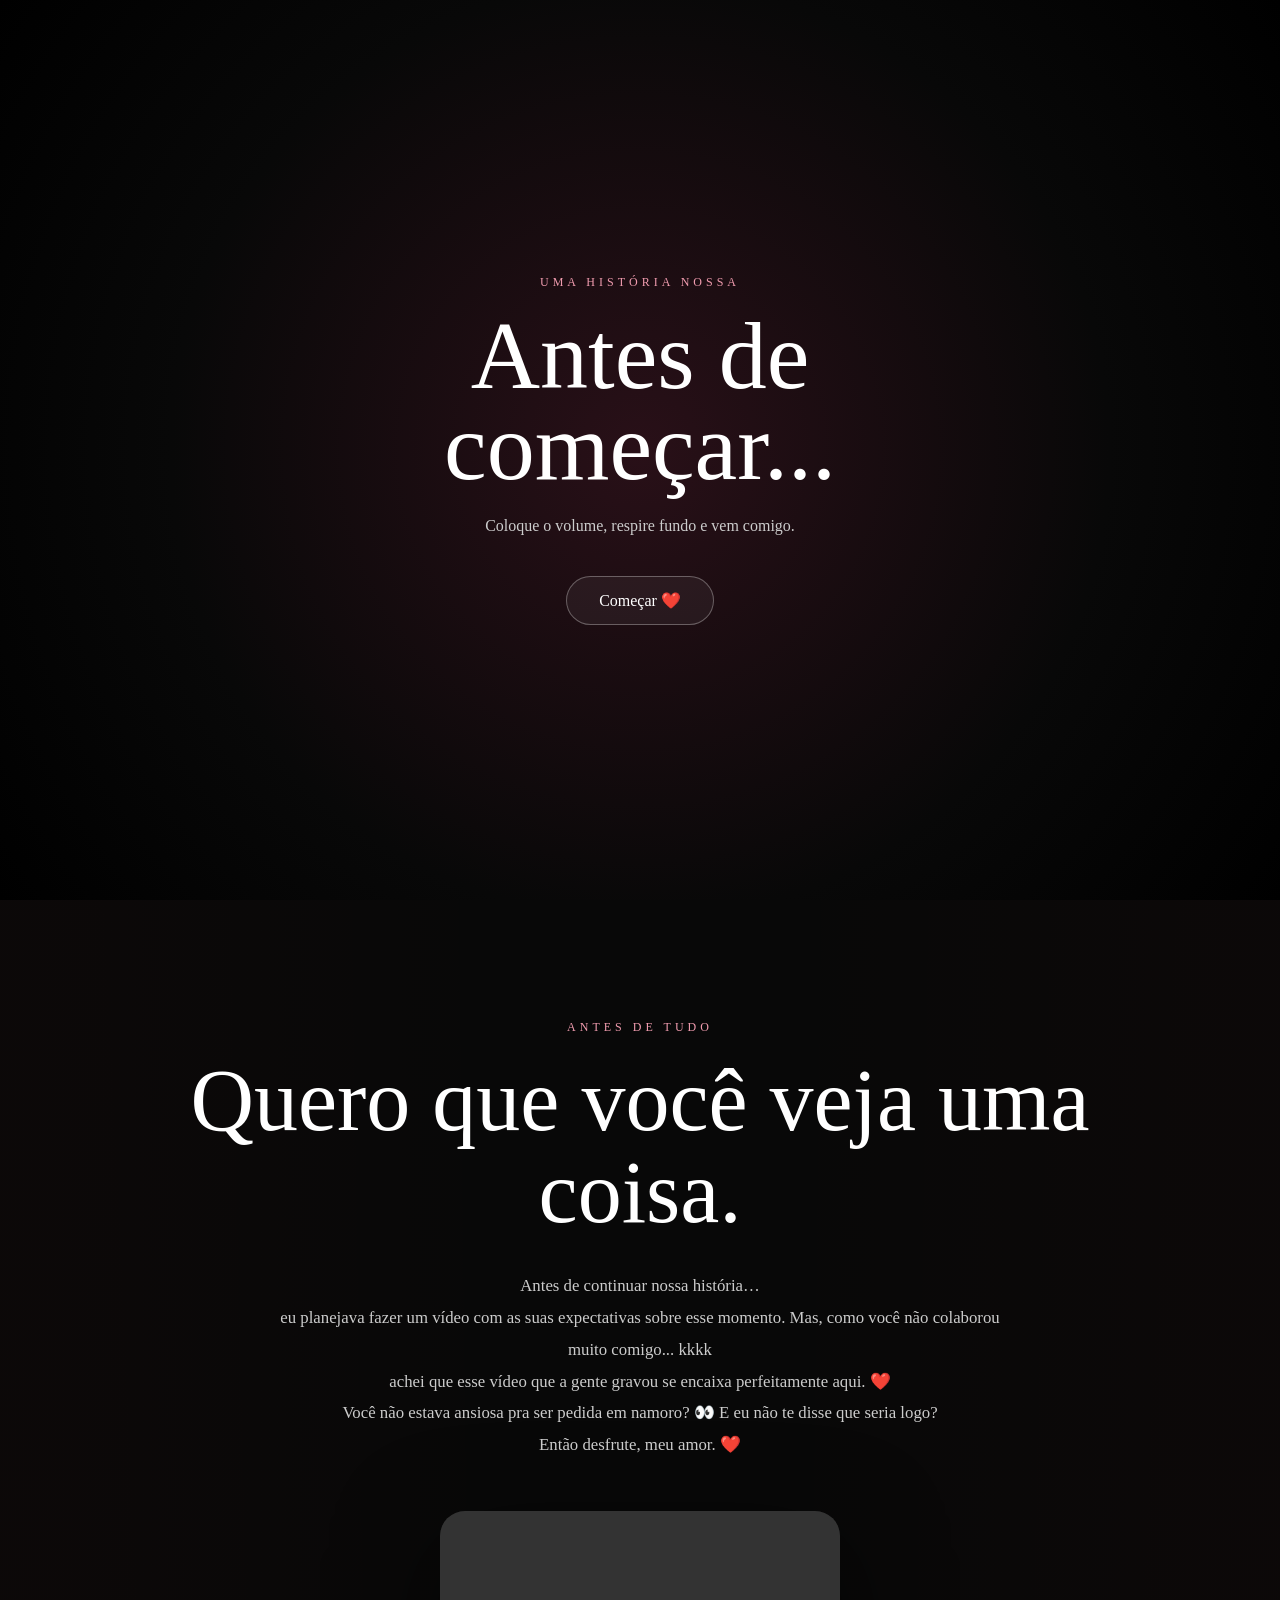
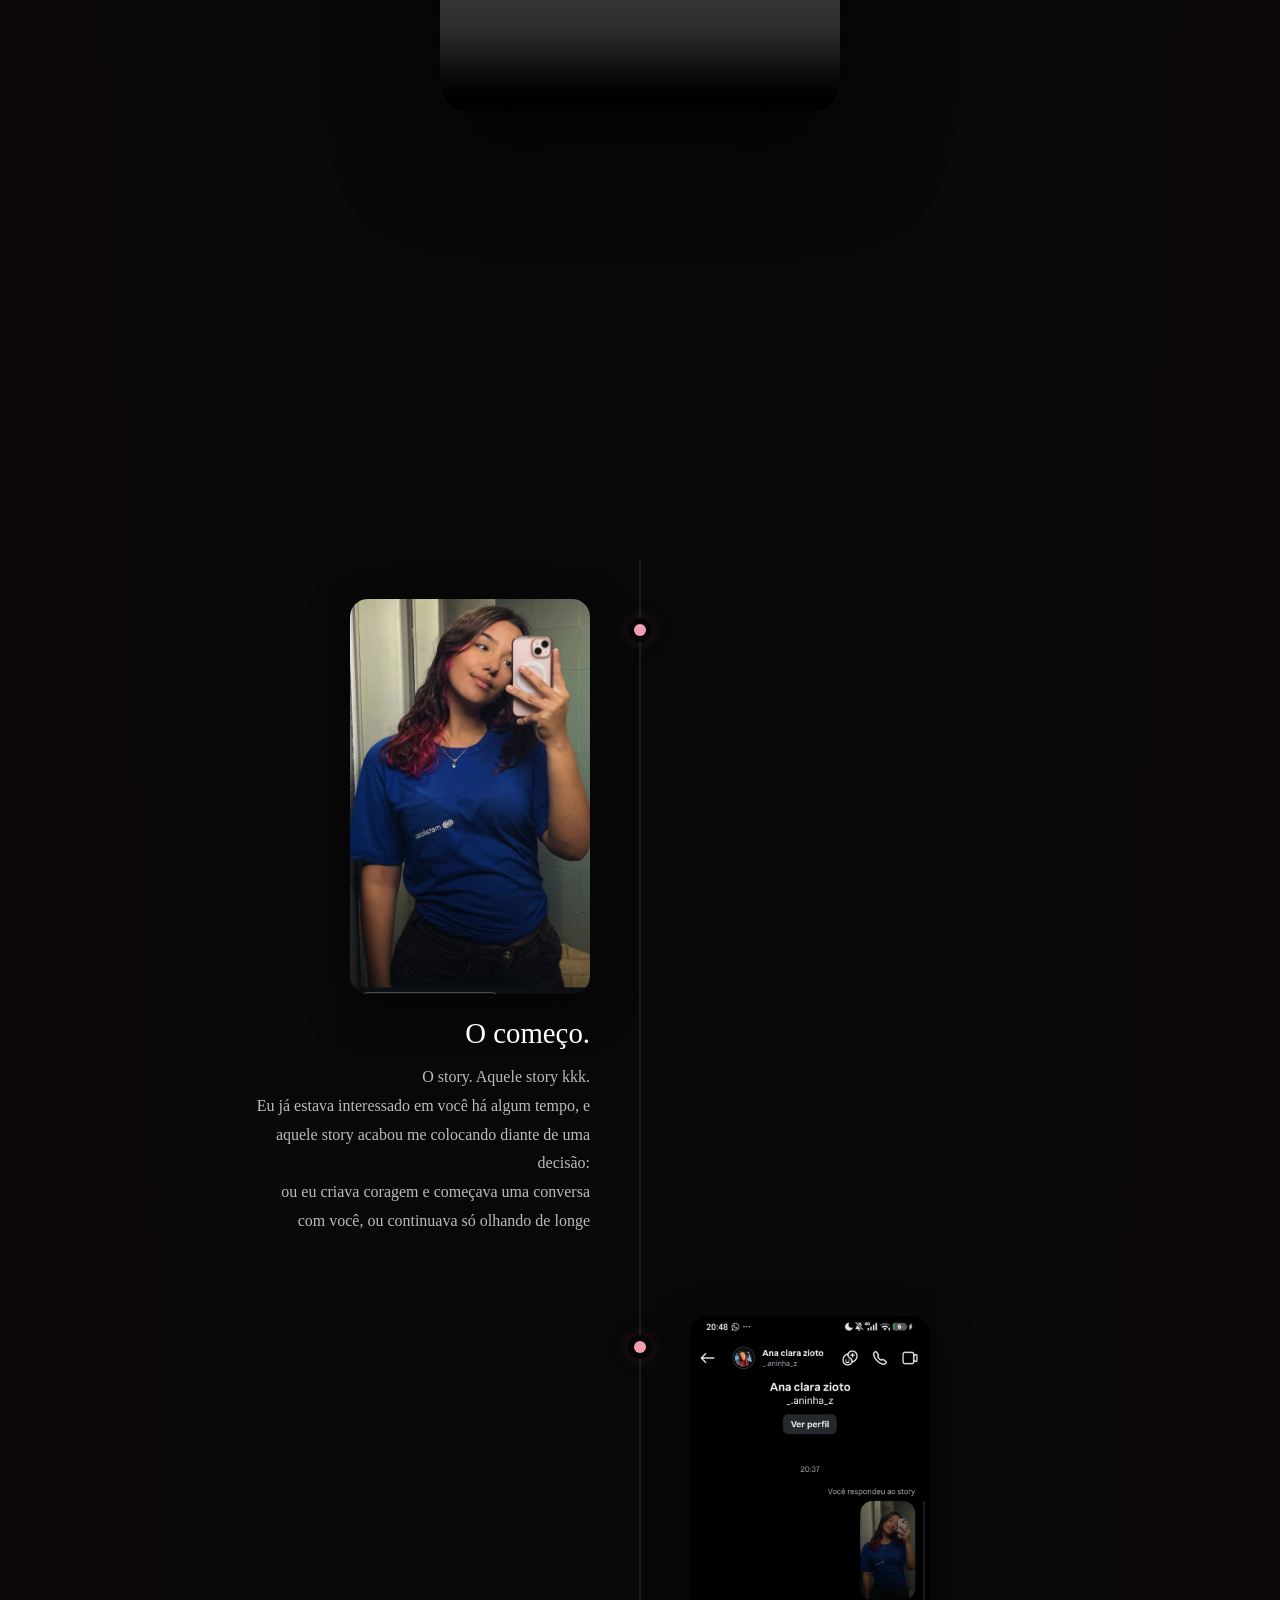
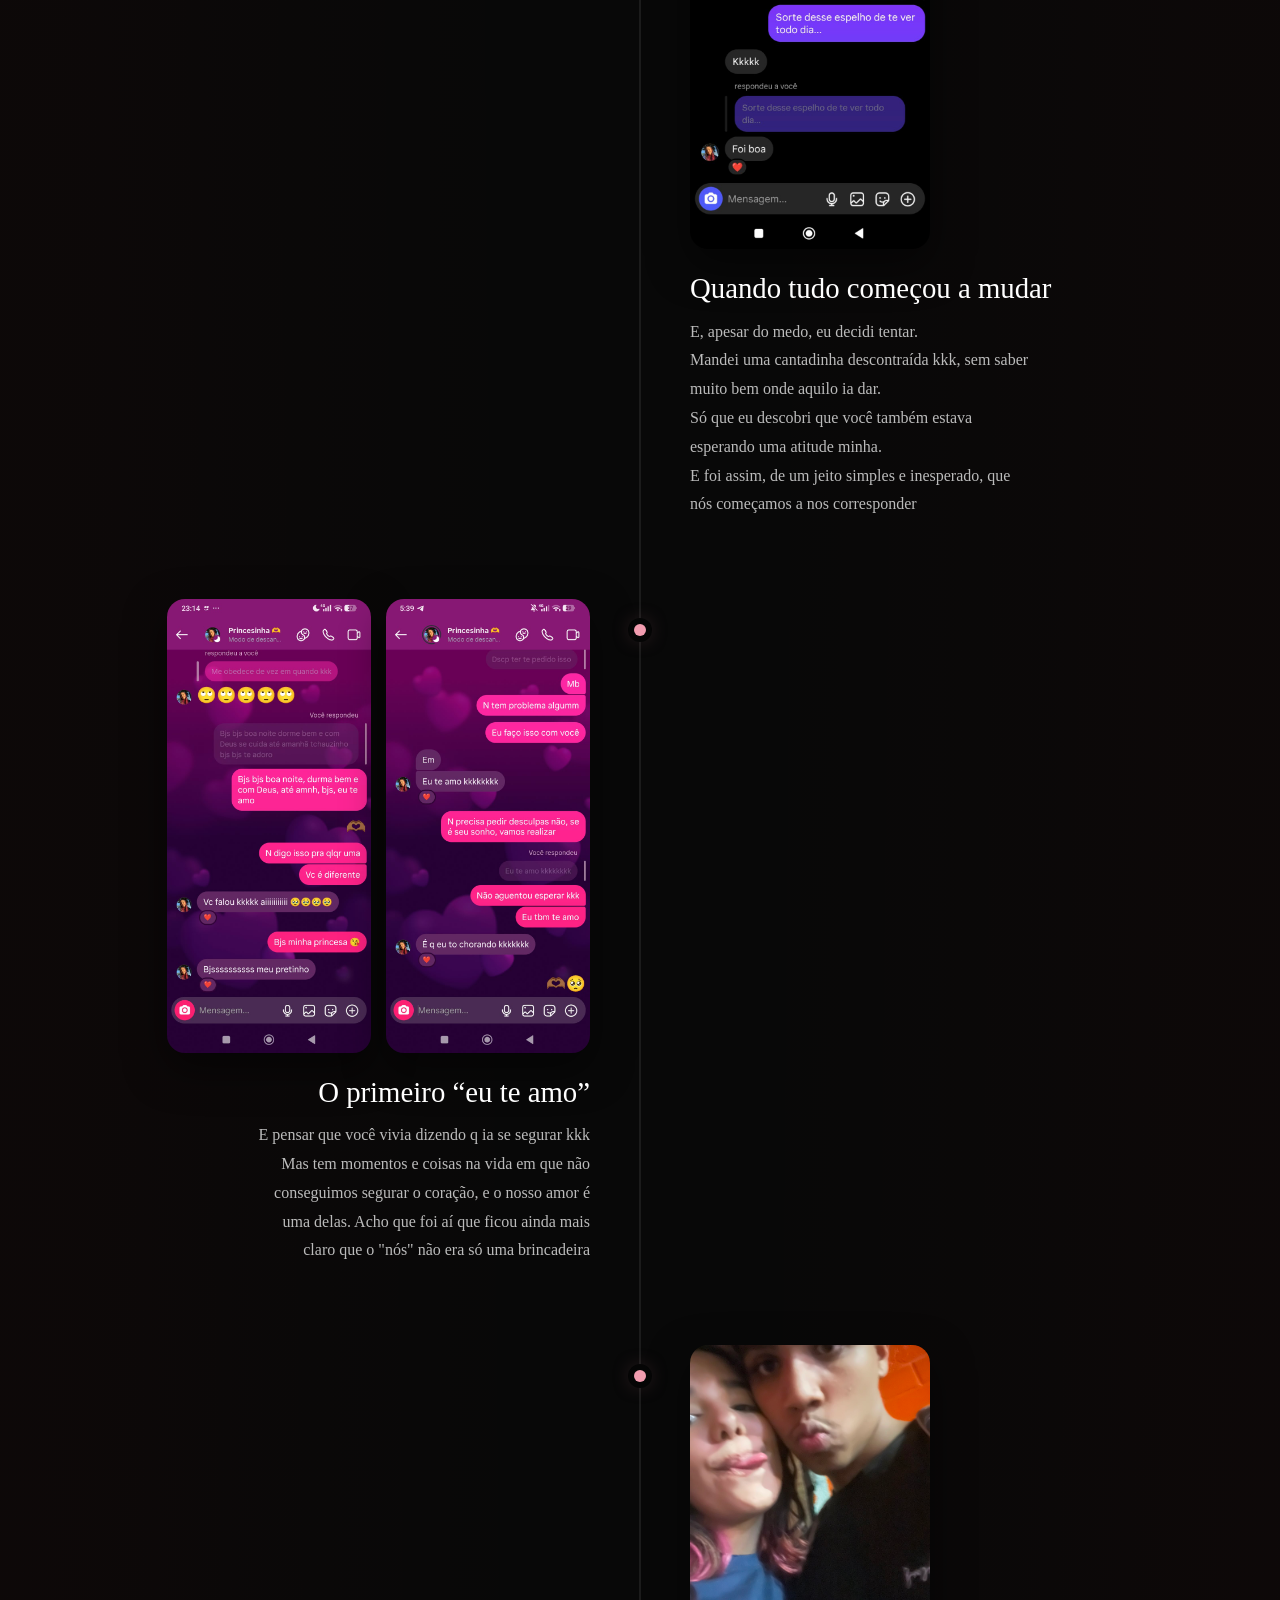
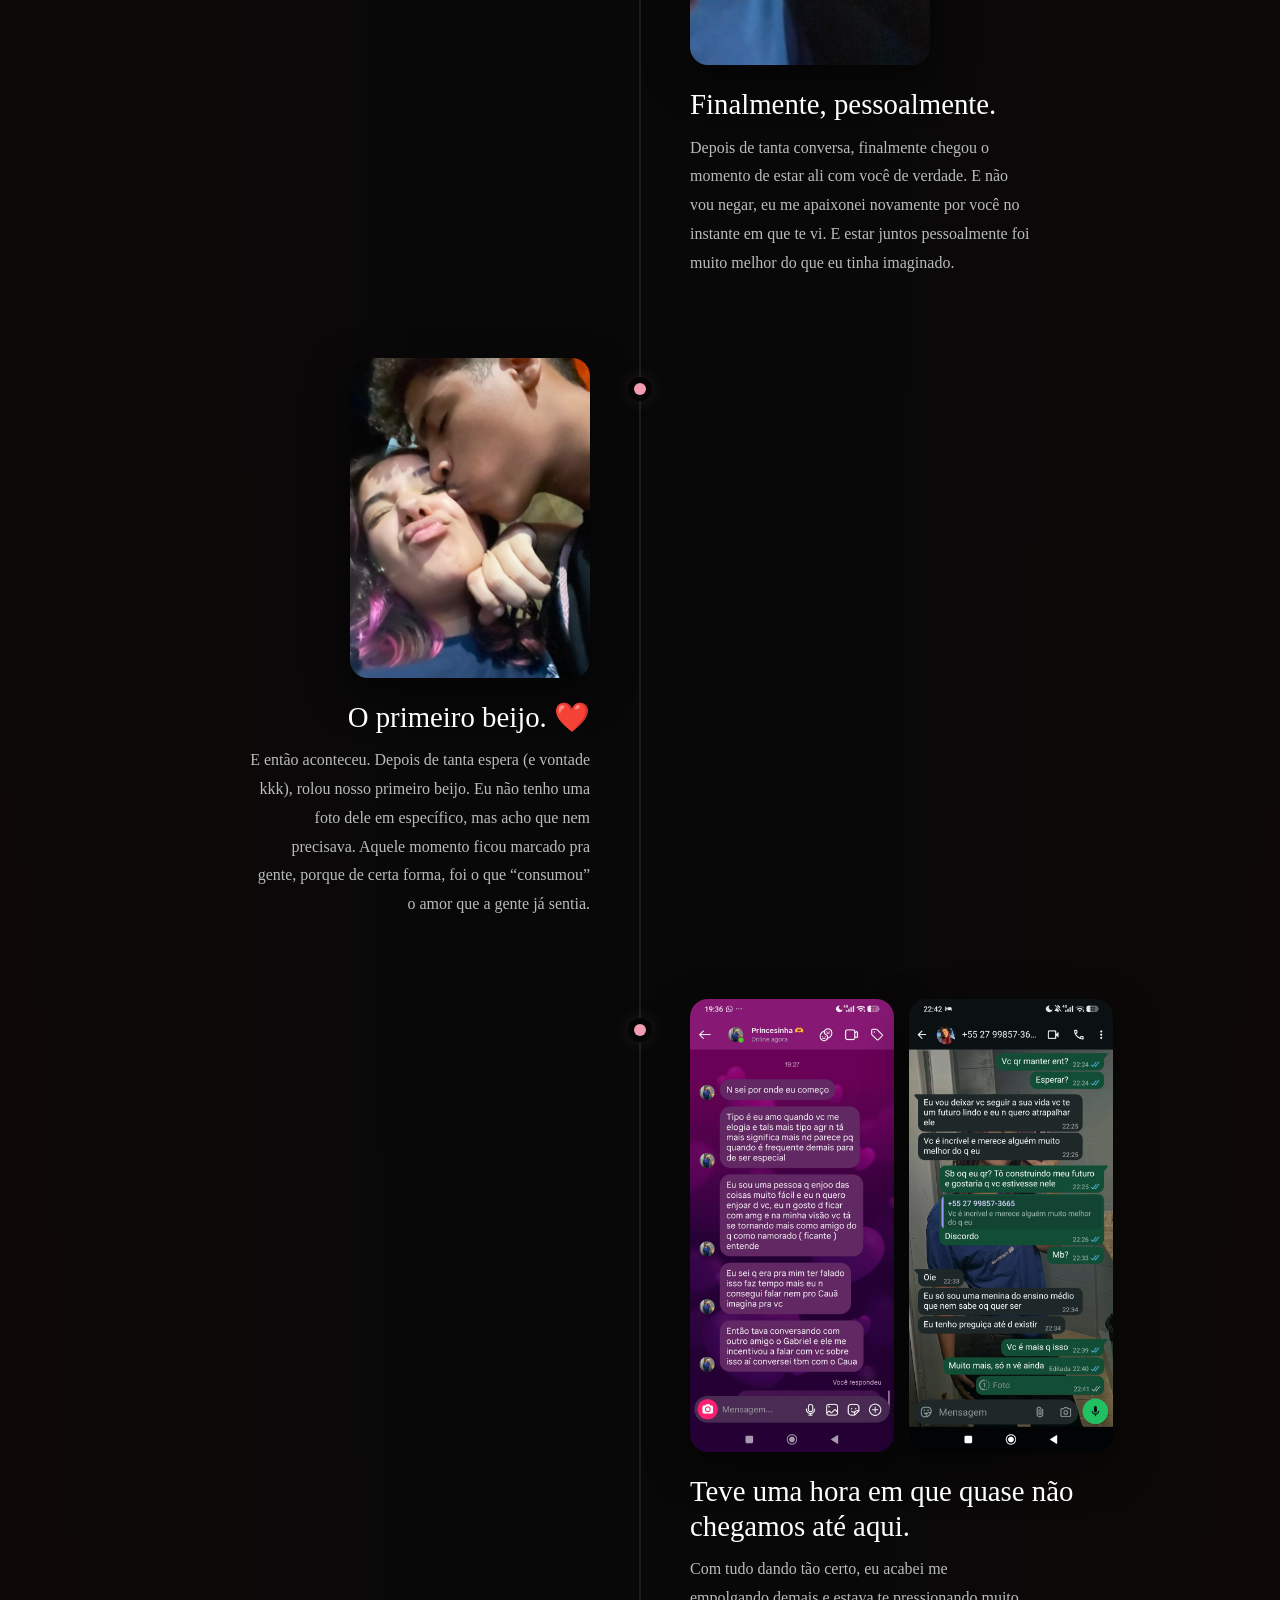
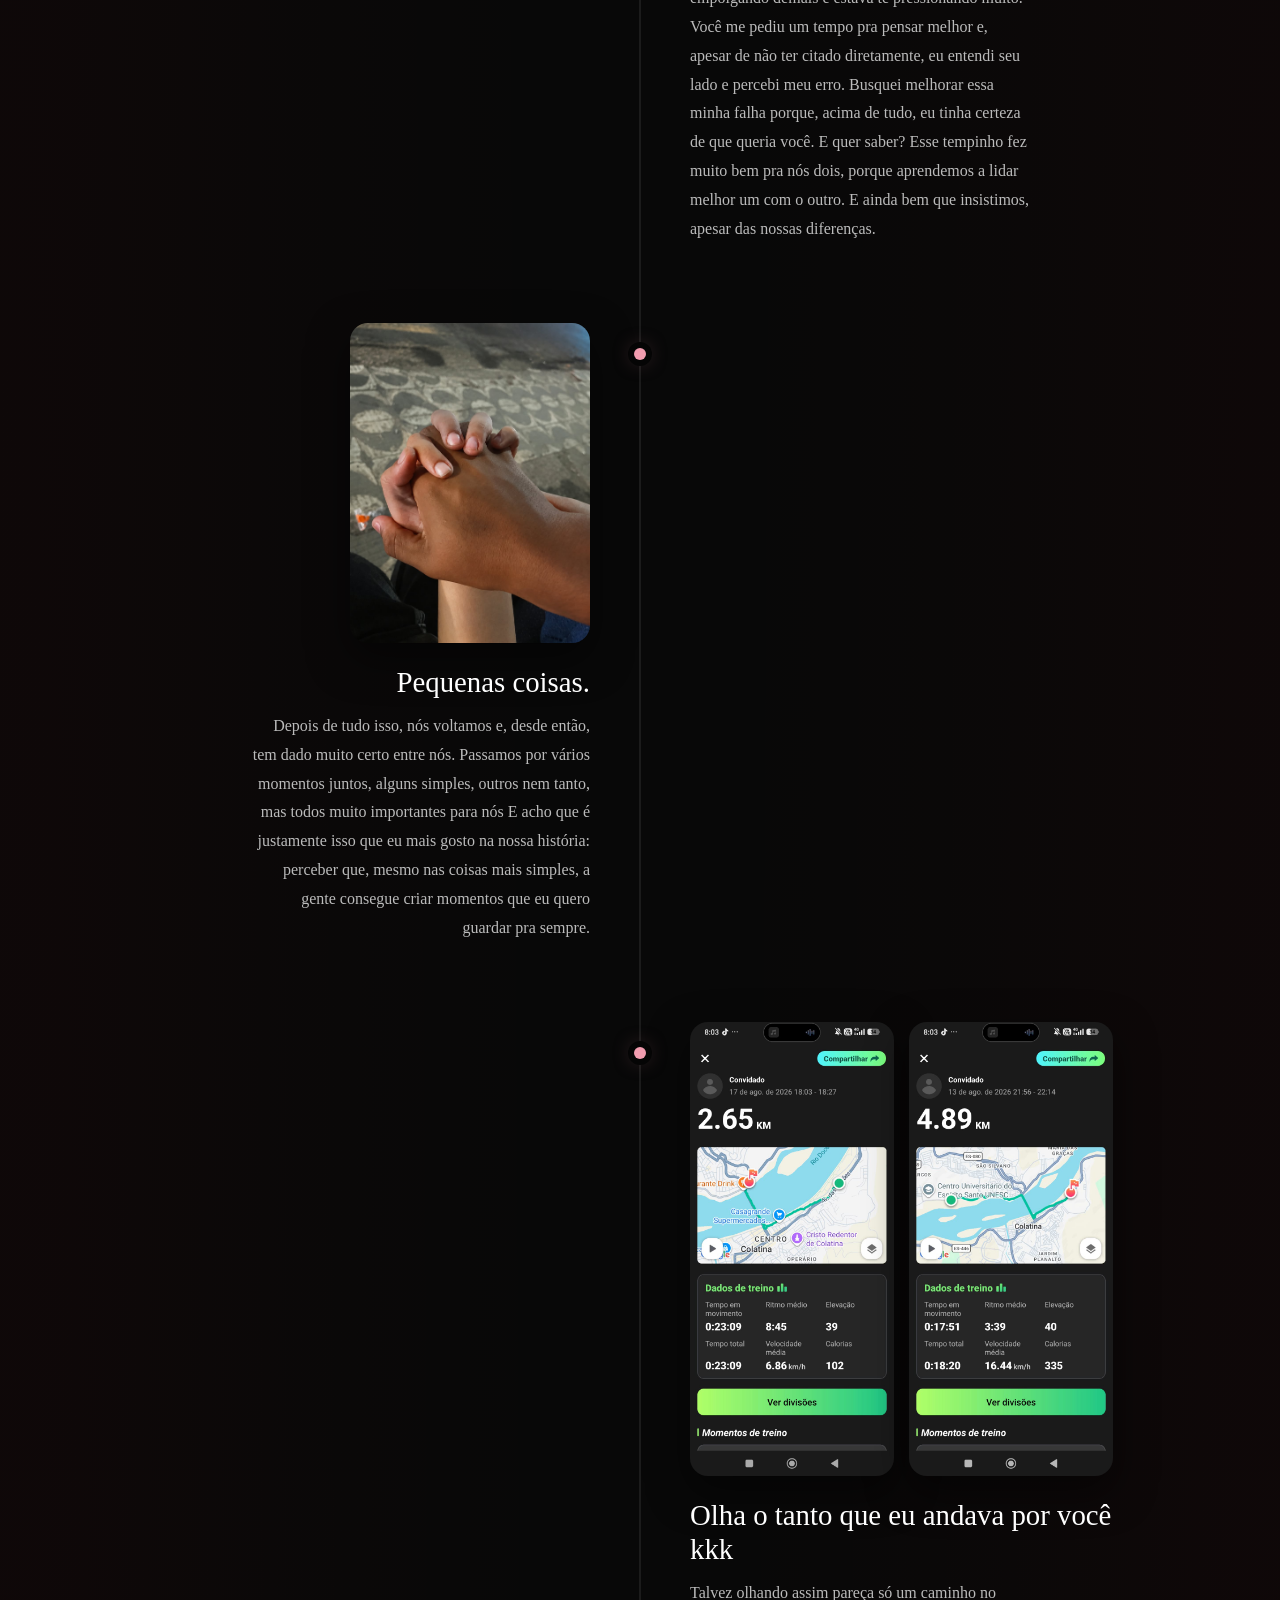
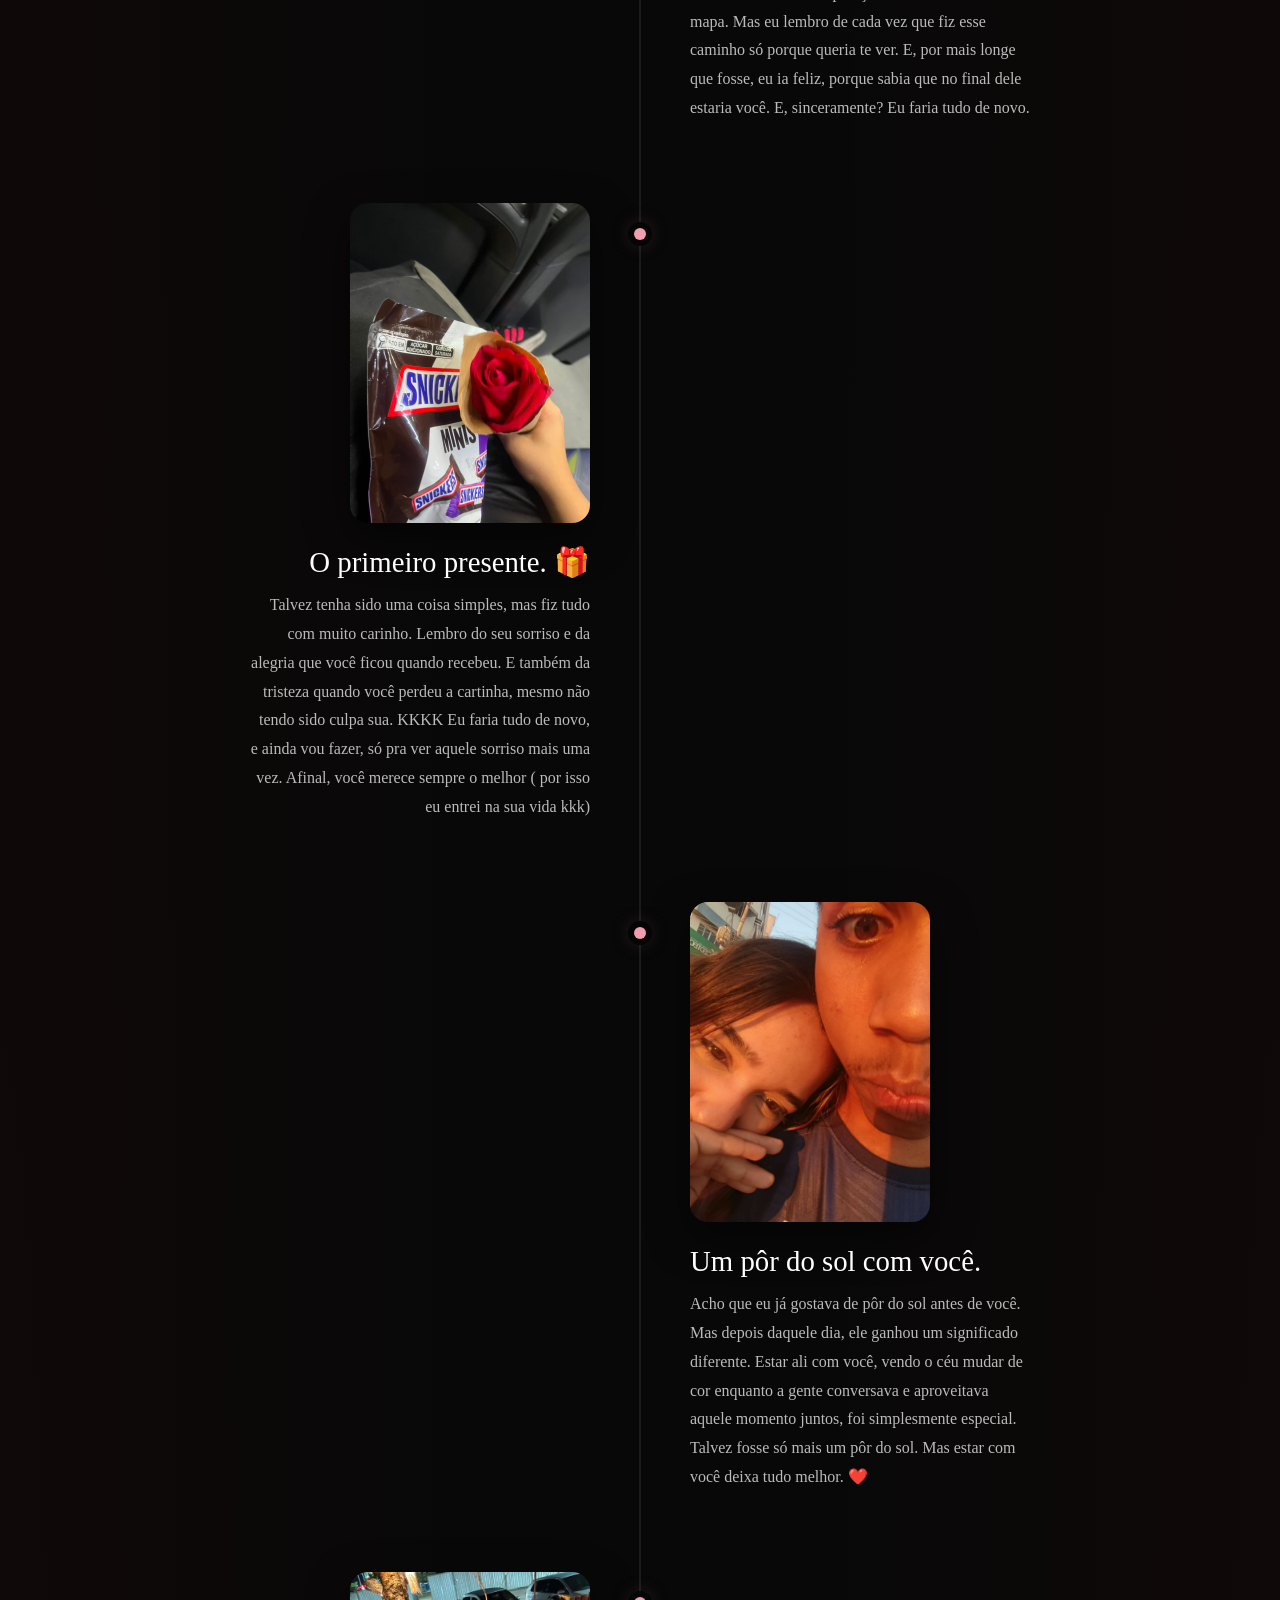
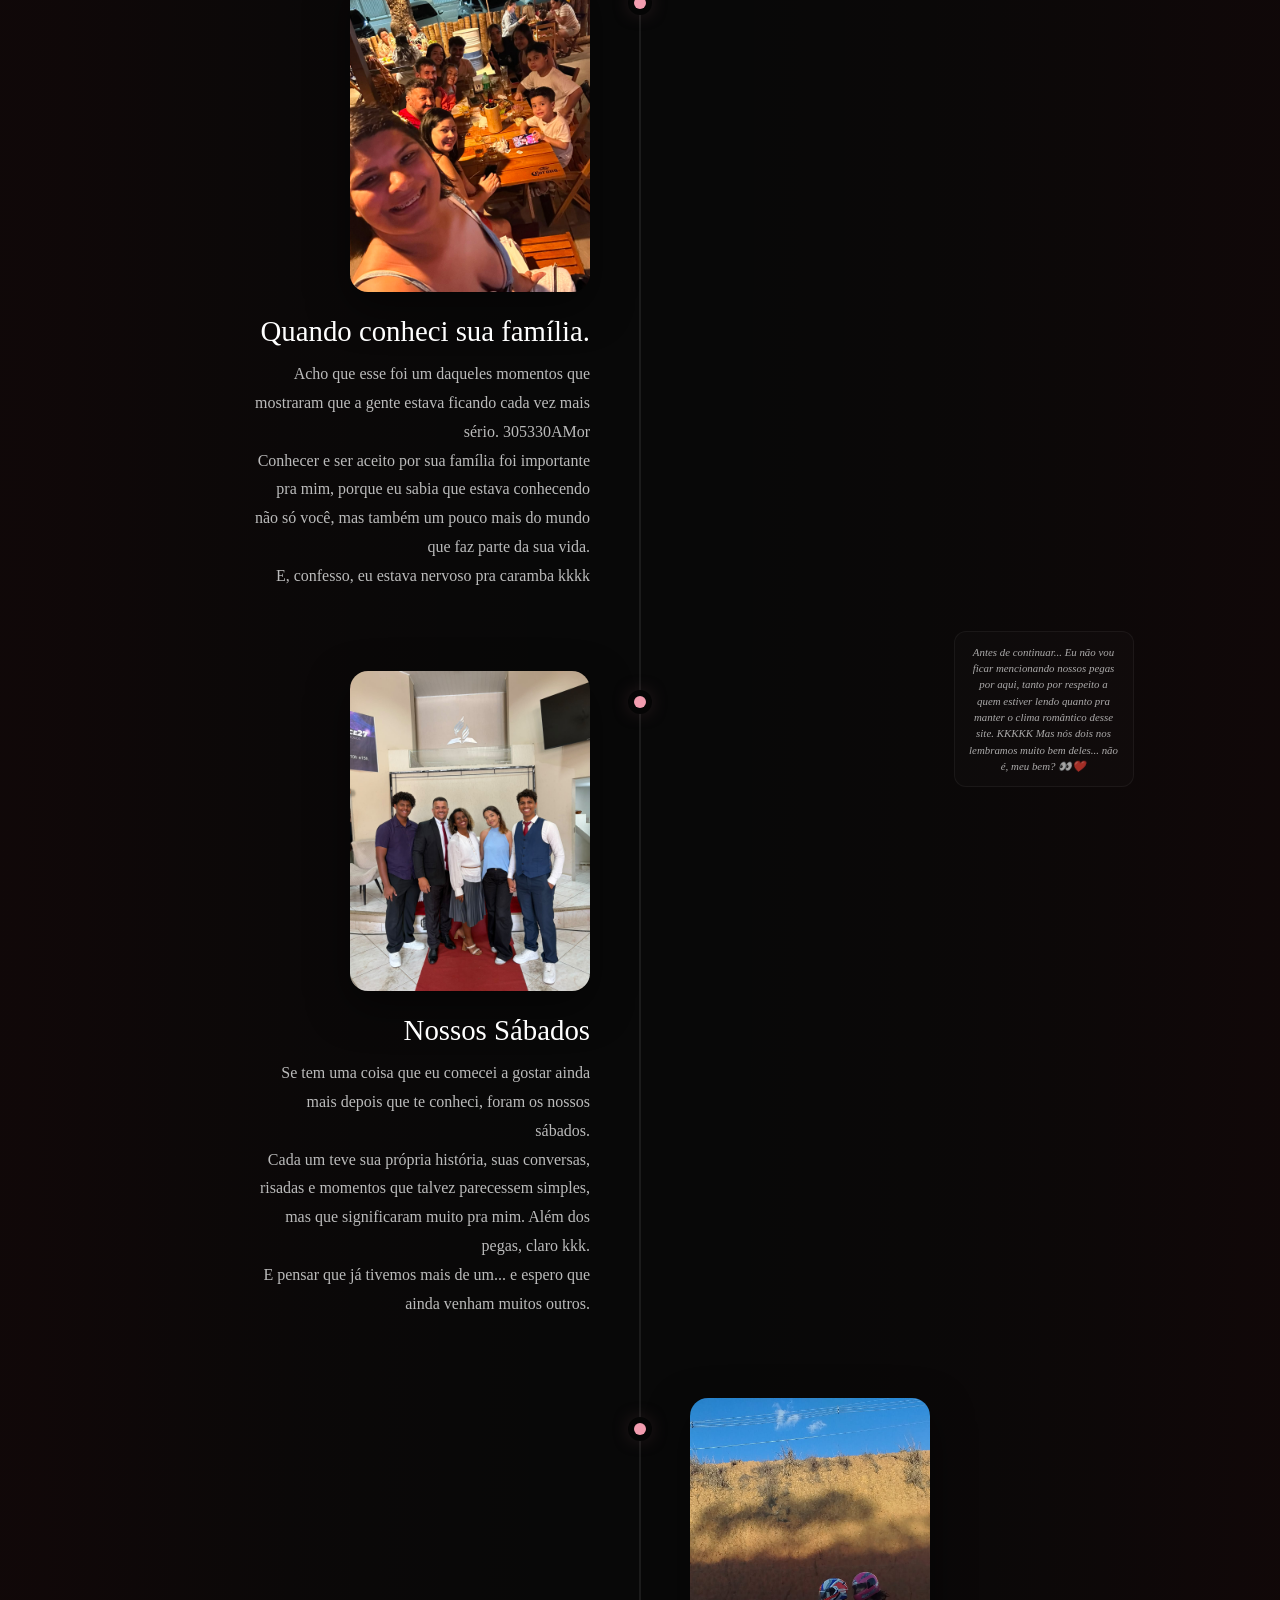
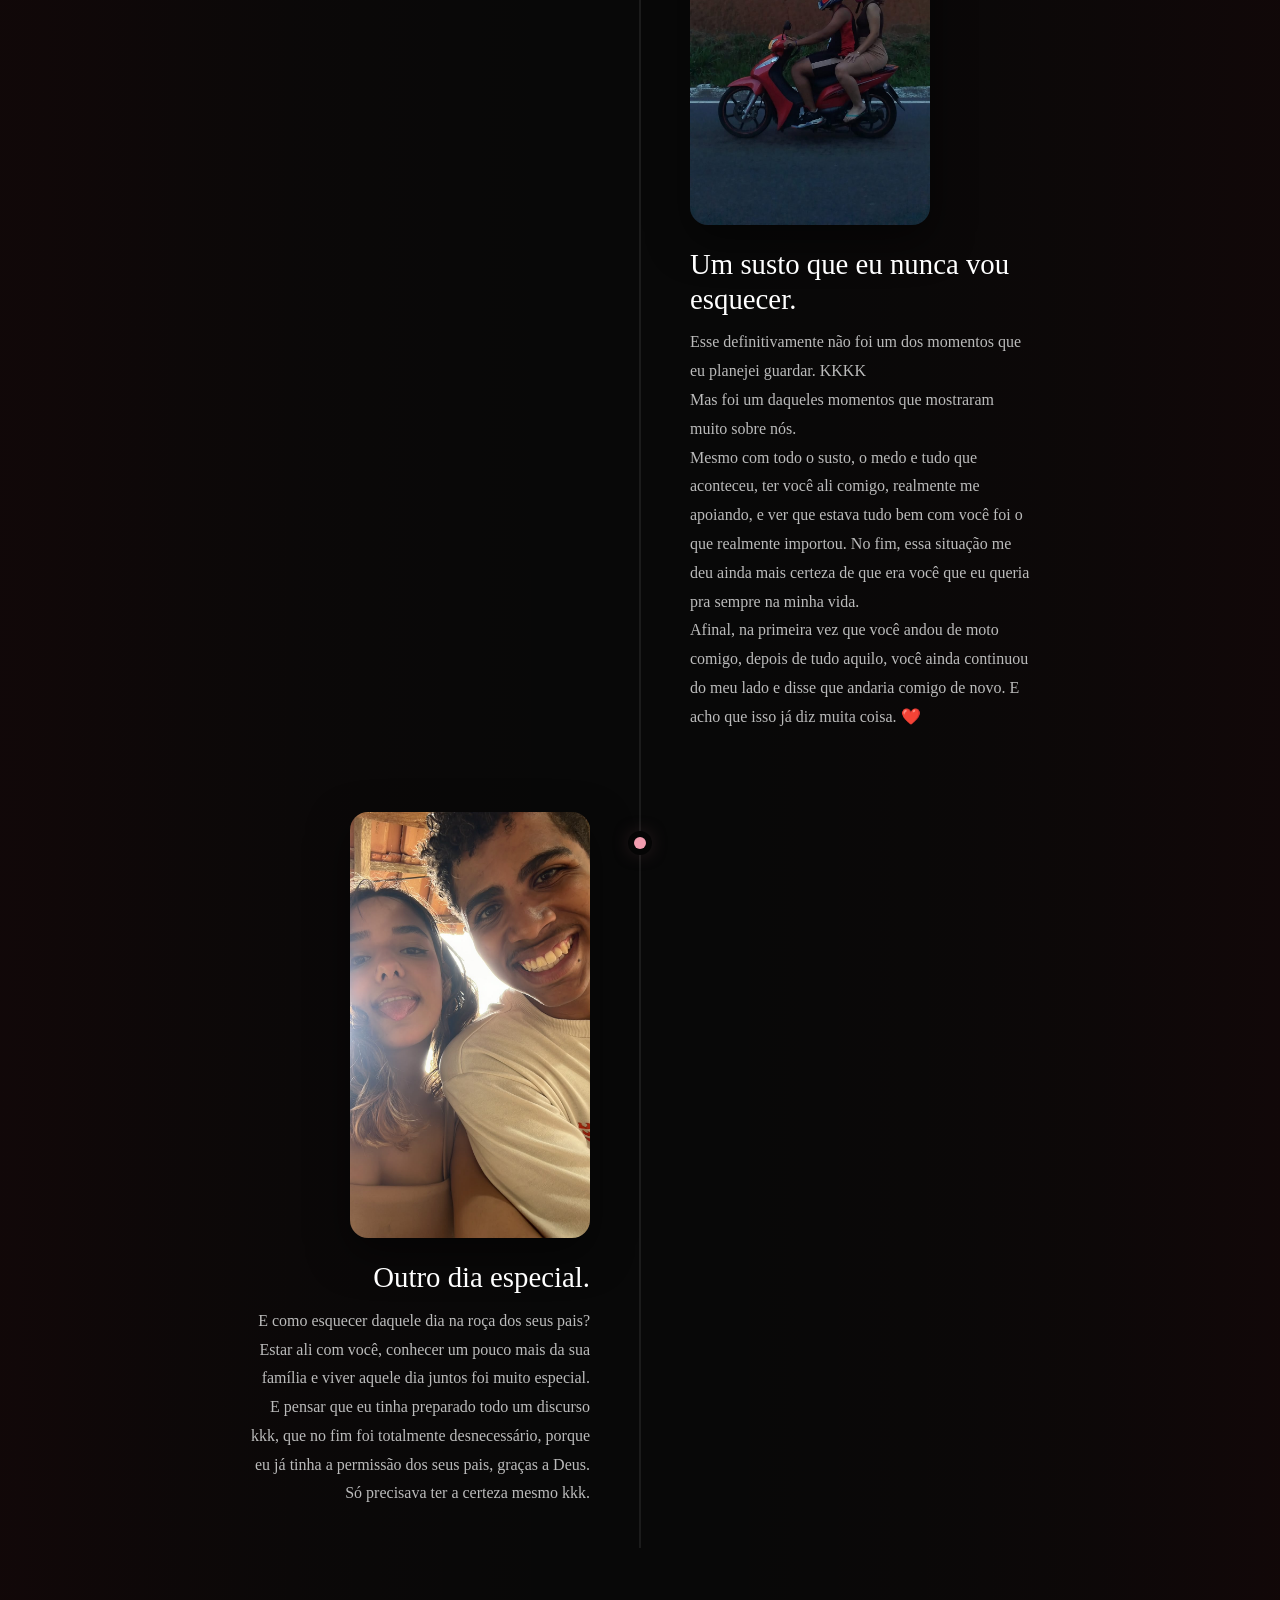
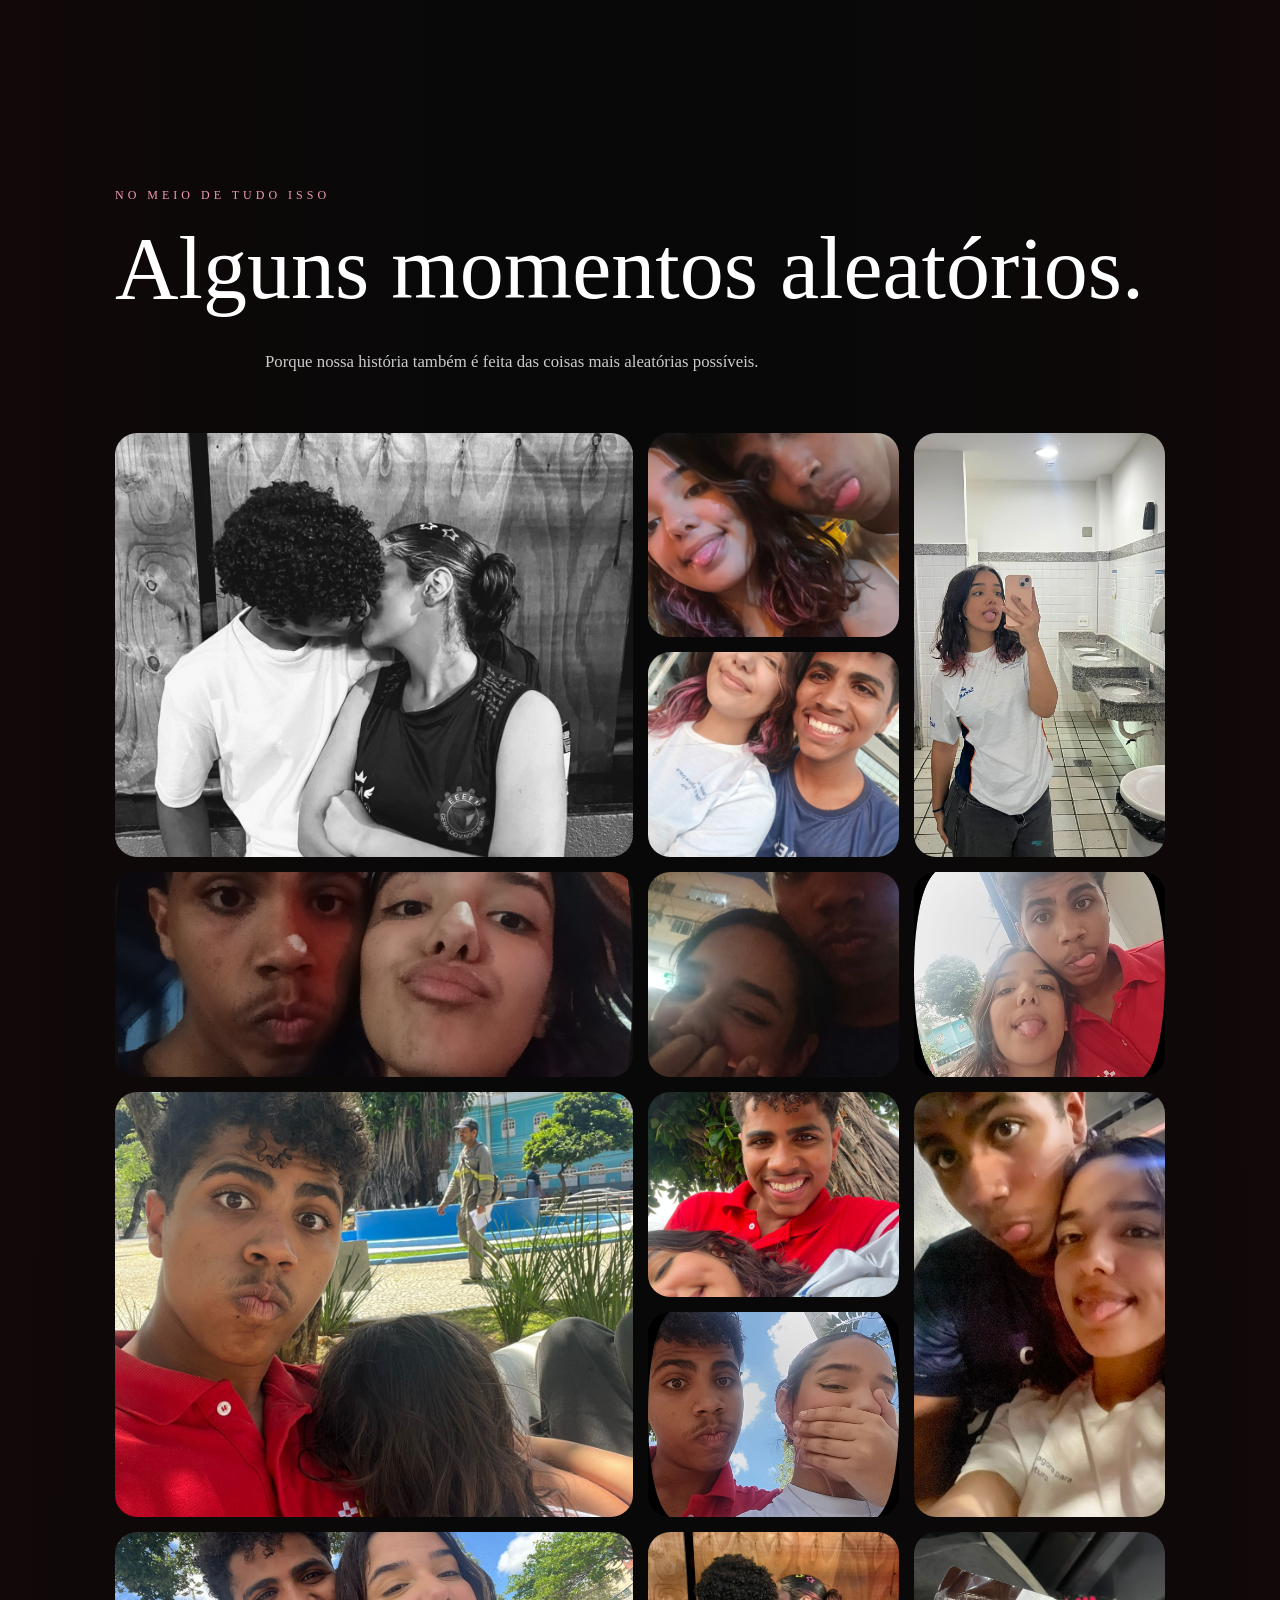
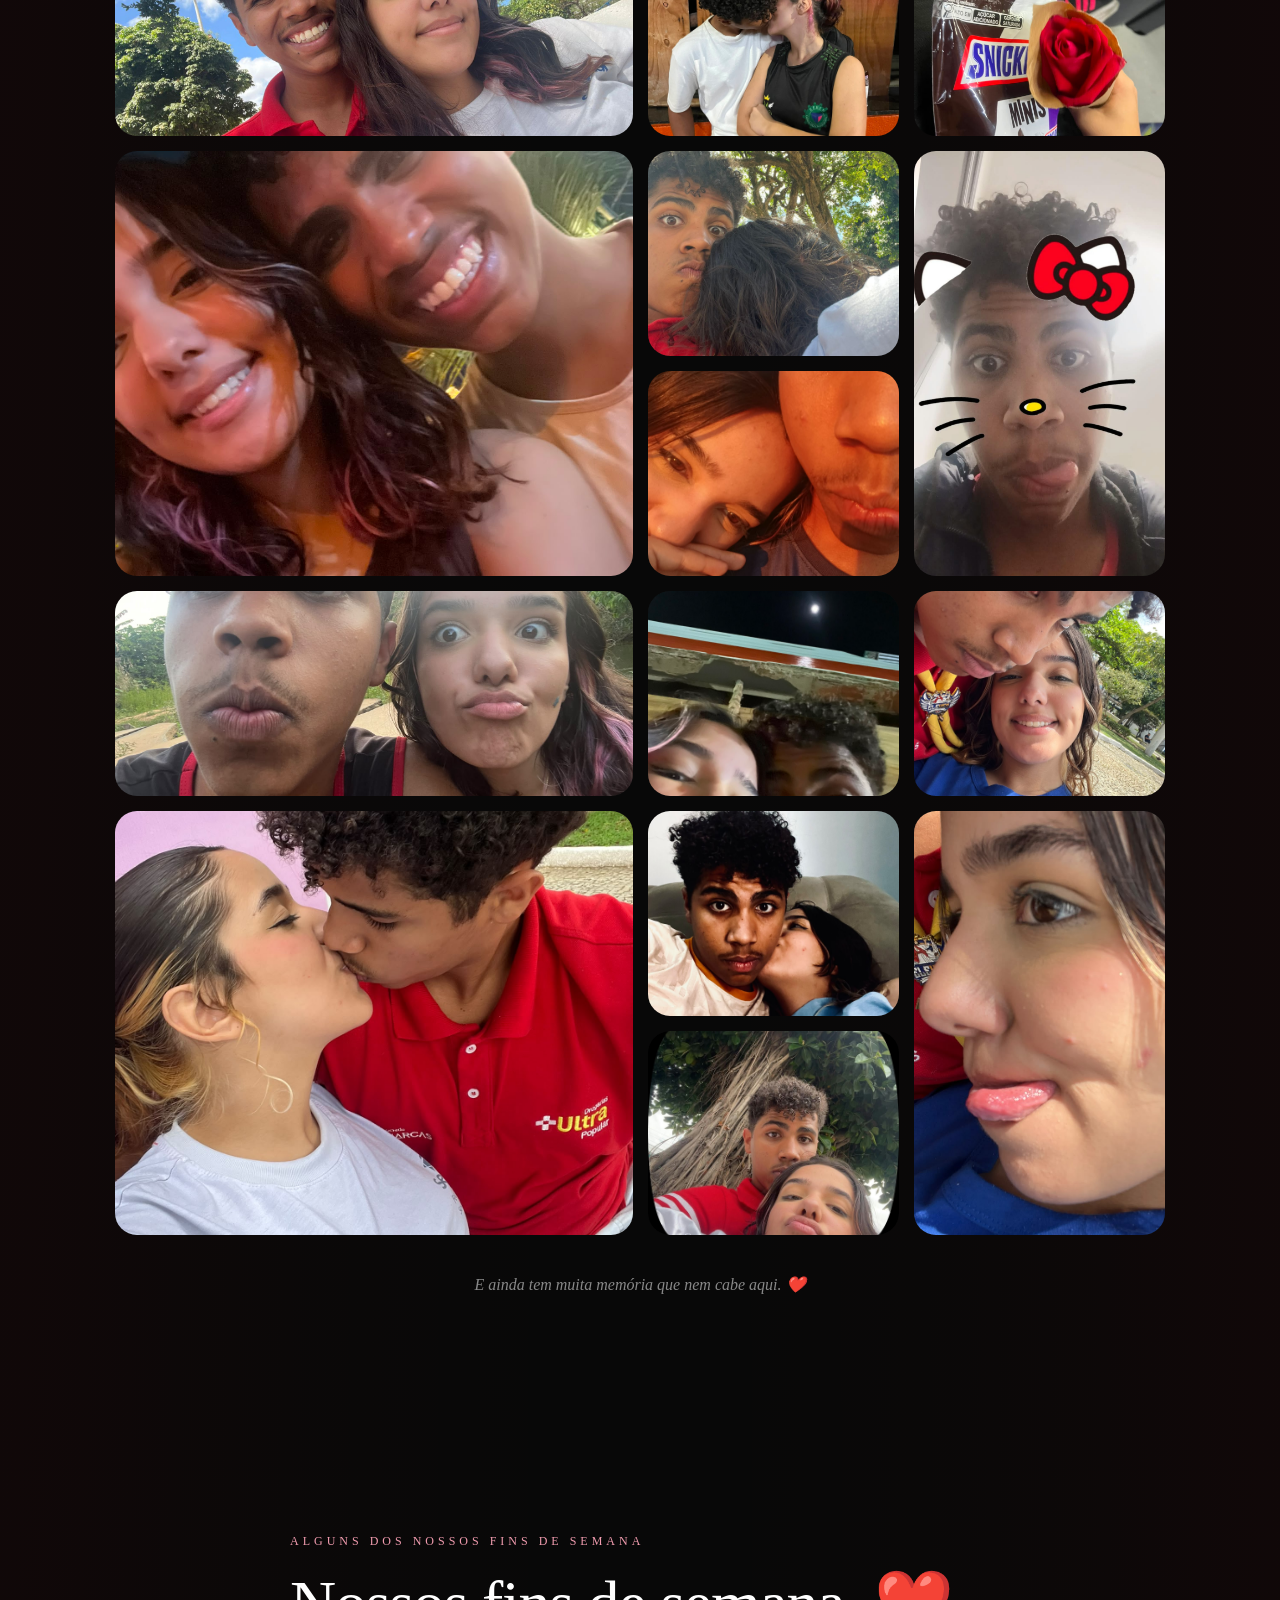
==== commit 13bf288b: "finalmente, pronto" ====
--- a/index.html
+++ b/index.html
@@ -1215,6 +1215,8 @@
 
             </div>
 
+            <p class="counter-date">Desde 19 de setembro de 2026, às 17:50. ❤️</p>
+
             <p class="counter-footer">
                 E contando... ❤️
             </p>
@@ -1244,9 +1246,13 @@
             </h2>
 
             <p class="section-text story-video-text">
-                Enquanto você só imaginava como seria, eu já estava planejando cada detalhe.
+                Enquanto você só imaginava como seria, minha cabeça não parava. 😂
                 <br><br>
-                Cada ideia, cada tentativa de esconder o que estava acontecendo e cada pequeno detalhe tinham um único objetivo: fazer daquele momento algo que você nunca esquecesse. ❤️
+                Eram ideias que nunca acabavam, planos, mudanças de última hora e aquela ansiedade de pensar em cada detalhe: <em>“será que vai dar certo?”</em>
+                <br><br>
+                Eu só queria que tudo saísse do jeito que eu tinha imaginado. Passei por cada detalhe com aquela mistura de ansiedade, preocupação e frio na barriga, torcendo para que tudo saísse perfeito.
+                <br><br>
+                E quando finalmente chegou aquele momento, quando eu vi que tudo tinha dado certo e você estava ali comigo, veio aquele alívio. Todas aquelas ideias, toda a preocupação e toda a ansiedade finalmente fizeram sentido. ❤️
             </p>
 
             <div class="video-frame">
@@ -1304,92 +1310,101 @@
             <div class="clothesline-wire"></div>
 
             <!-- FOTO 1 -->
+
             <figure class="polaroid polaroid-1">
                 <div class="polaroid-clip">📎</div>
                 <div class="polaroid-photo">
                     <img src="assets/fotos-pedido/foto01.jpg"
-                         alt="Foto do dia do pedido"
-                         loading="lazy">
-                </div>
-                <figcaption>Nosso dia ❤️</figcaption>
+                        alt="Foto do dia do pedido"
+                        loading="lazy">
+                </div>
+                <figcaption>Naquele dia,</figcaption>
             </figure>
 
             <!-- FOTO 2 -->
+
             <figure class="polaroid polaroid-2">
                 <div class="polaroid-clip">📎</div>
                 <div class="polaroid-photo">
                     <img src="assets/fotos-pedido/foto02.jpg"
-                         alt="Foto do dia do pedido"
-                         loading="lazy">
-                </div>
-                <figcaption>Um momento nosso</figcaption>
+                        alt="Foto do dia do pedido"
+                        loading="lazy">
+                </div>
+                <figcaption>eu só queria</figcaption>
             </figure>
 
             <!-- FOTO 3 -->
+
             <figure class="polaroid polaroid-3">
                 <div class="polaroid-clip">📎</div>
                 <div class="polaroid-photo">
                     <img src="assets/fotos-pedido/foto03.jpg"
-                         alt="Foto do dia do pedido"
-                         loading="lazy">
-                </div>
-                <figcaption>Para sempre</figcaption>
+                        alt="Foto do dia do pedido"
+                        loading="lazy">
+                </div>
+                <figcaption>te fazer</figcaption>
             </figure>
 
             <!-- FOTO 4 -->
+
             <figure class="polaroid polaroid-4">
                 <div class="polaroid-clip">📎</div>
                 <div class="polaroid-photo">
                     <img src="assets/fotos-pedido/foto04.jpg"
-                         alt="Foto do dia do pedido"
-                         loading="lazy">
-                </div>
-                <figcaption>O nosso começo</figcaption>
+                        alt="Foto do dia do pedido"
+                        loading="lazy">
+                </div>
+                <figcaption>um pedido...</figcaption>
             </figure>
 
             <!-- FOTO 5 -->
+
             <figure class="polaroid polaroid-5">
                 <div class="polaroid-clip">📎</div>
                 <div class="polaroid-photo">
                     <img src="assets/fotos-pedido/foto05.jpg"
-                         alt="Foto do dia do pedido"
-                         loading="lazy">
-                </div>
-                <figcaption>Eu e você</figcaption>
+                        alt="Foto do dia do pedido"
+                        loading="lazy">
+                </div>
+                <figcaption>mas você me deu</figcaption>
             </figure>
 
             <!-- FOTO 6 -->
+
             <figure class="polaroid polaroid-6">
                 <div class="polaroid-clip">📎</div>
                 <div class="polaroid-photo">
                     <img src="assets/fotos-pedido/foto06.jpg"
-                         alt="Foto do dia do pedido"
-                         loading="lazy">
-                </div>
-                <figcaption>Um sim inesquecível</figcaption>
+                        alt="Foto do dia do pedido"
+                        loading="lazy">
+                </div>
+                <figcaption>muito mais que um sim:</figcaption>
             </figure>
 
             <!-- FOTO 7 -->
+
             <figure class="polaroid polaroid-7">
                 <div class="polaroid-clip">📎</div>
                 <div class="polaroid-photo">
                     <img src="assets/fotos-pedido/foto07.jpg"
-                         alt="Foto do dia do pedido"
-                         loading="lazy">
-                </div>
-                <figcaption>Nosso momento</figcaption>
+                        alt="Foto do dia do pedido"
+                        loading="lazy">
+                </div>
+                <figcaption>me deu a certeza</figcaption>
             </figure>
 
             <!-- FOTO 8 -->
+
             <figure class="polaroid polaroid-8">
                 <div class="polaroid-clip">📎</div>
                 <div class="polaroid-photo">
                     <img src="assets/fotos-pedido/foto08.jpg"
-                         alt="Foto do dia do pedido"
-                         loading="lazy">
-                </div>
-                <figcaption>O começo do nosso pra sempre</figcaption>
+                        alt="Foto do dia do pedido"
+                        loading="lazy">
+                </div>
+                <figcaption>do nosso pra sempre. ❤️</figcaption>
             </figure>
+
 
         </div>
 
@@ -1416,11 +1431,14 @@
                 E então chegou o momento.
             </h2>
 
-            <p class="section-text story-video-text">
-                Depois de tantos planos, expectativas e segredos… finalmente chegou a hora de fazer a pergunta que mudou a nossa história.
-                <br><br>
-                E esse foi o nosso primeiro grande “sim”. ❤️
-            </p>
+            <p class="section-text story-video-text"> 
+                Depois de tantos planos, ideias, expectativas e segredos… finalmente chegou a hora.
+                <br>
+                <br>Tudo aquilo que eu tinha imaginado por tanto tempo estava acontecendo bem diante de mim.
+                 E, naquele instante, toda a ansiedade dos preparativos deu lugar à felicidade de finalmente estar vivendo aquele momento com você.
+                <br>
+                <br> No fundo eu já sabia qual seria a sua resposta, mas ainda assim meu coração estava acelerado. Porque o que importava não era apenas a resposta…
+                 era fazer daquele momento algo que fosse nosso e que você guardasse para sempre. ❤️ </p>
 
             <div class="video-frame proposal-video-frame">
 
--- a/css/style.css
+++ b/css/style.css
@@ -1596,7 +1596,7 @@
     justify-content: center;
     padding: 60px 25px;
     text-align: center;
-    background: #050505;
+    background: black;
     overflow: hidden;
 }
 
@@ -1616,7 +1616,7 @@
     transform: translateY(25px);
 }
 
-.story-ending-content p.show {
+.story-ending-content p.visible {
     opacity: 1;
     transform: translateY(0);
 }
@@ -1624,7 +1624,7 @@
 .story-ending-content p:last-child {
     margin-top: 55px;
     margin-bottom: 0;
-    color: #f19caf;
+    color: #fff;
     font-size: clamp(1.5rem, 4vw, 2.7rem);
     line-height: 1.5;
 }
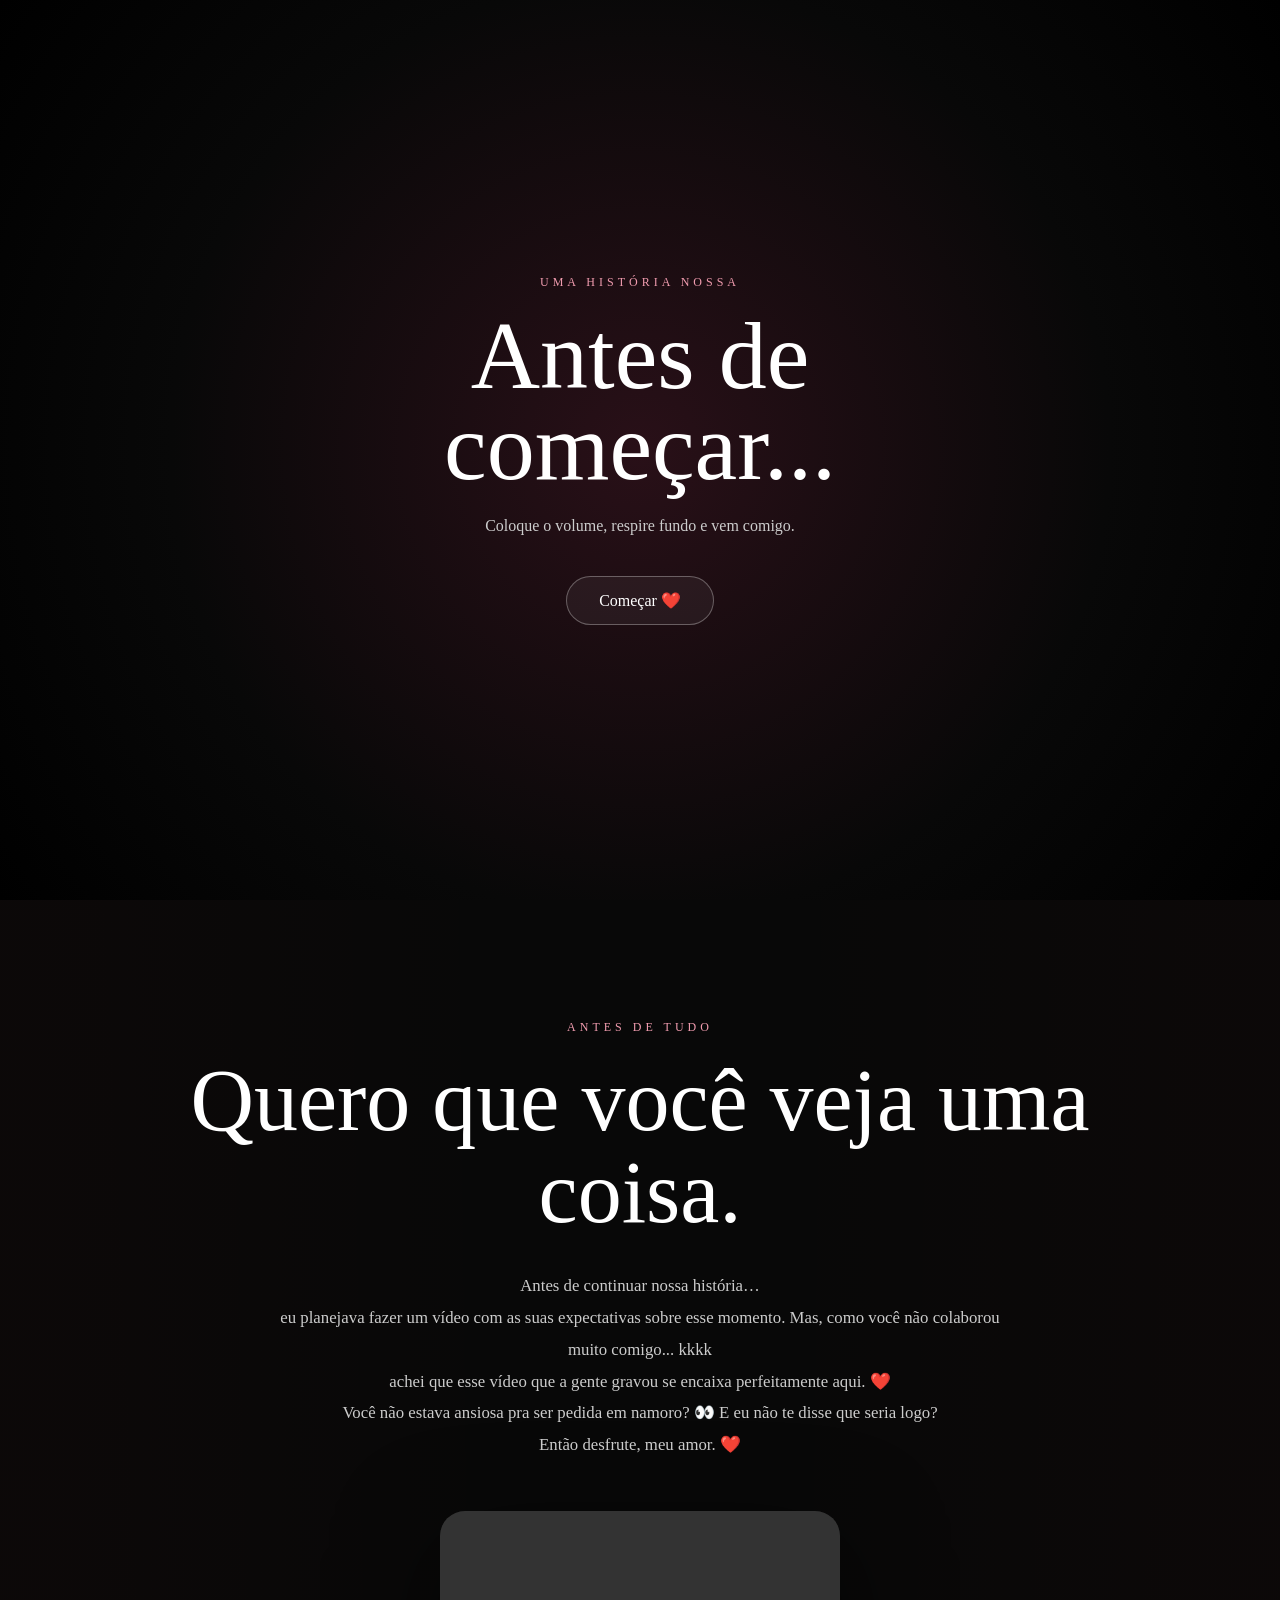
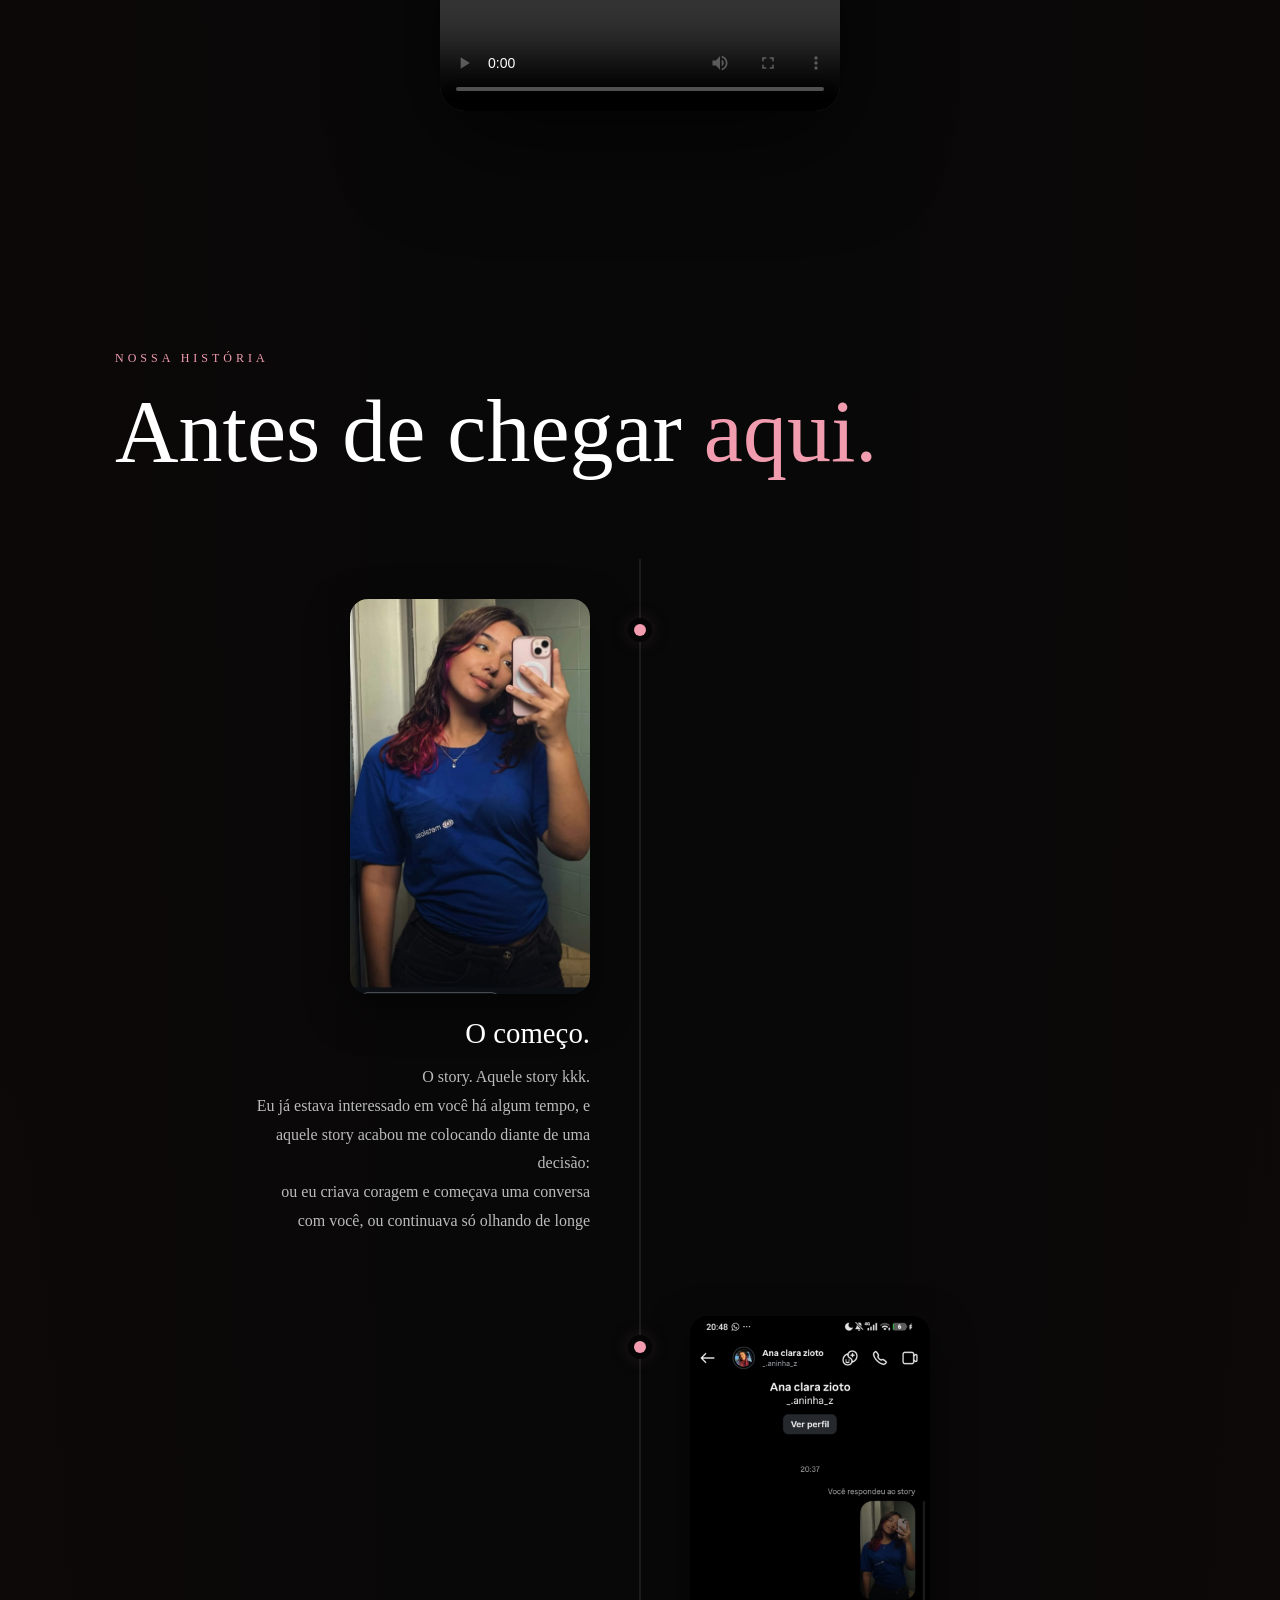
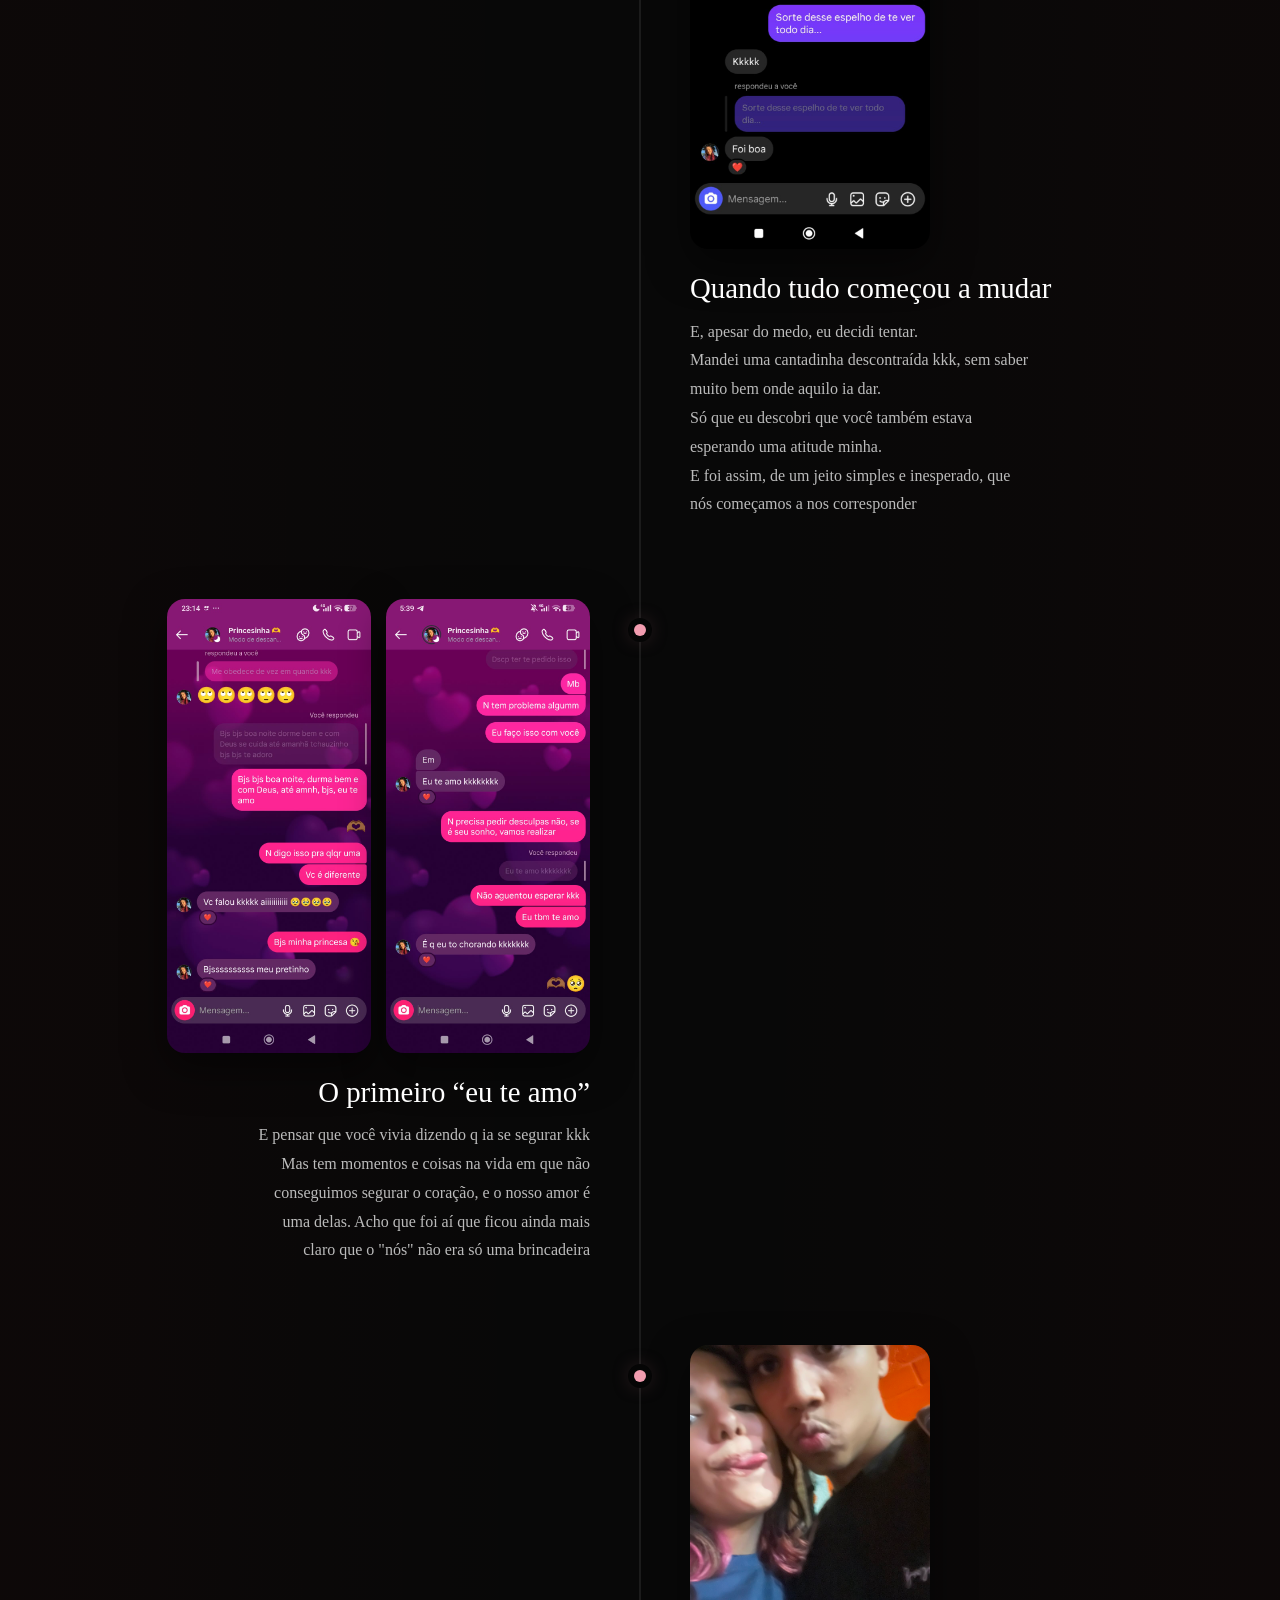
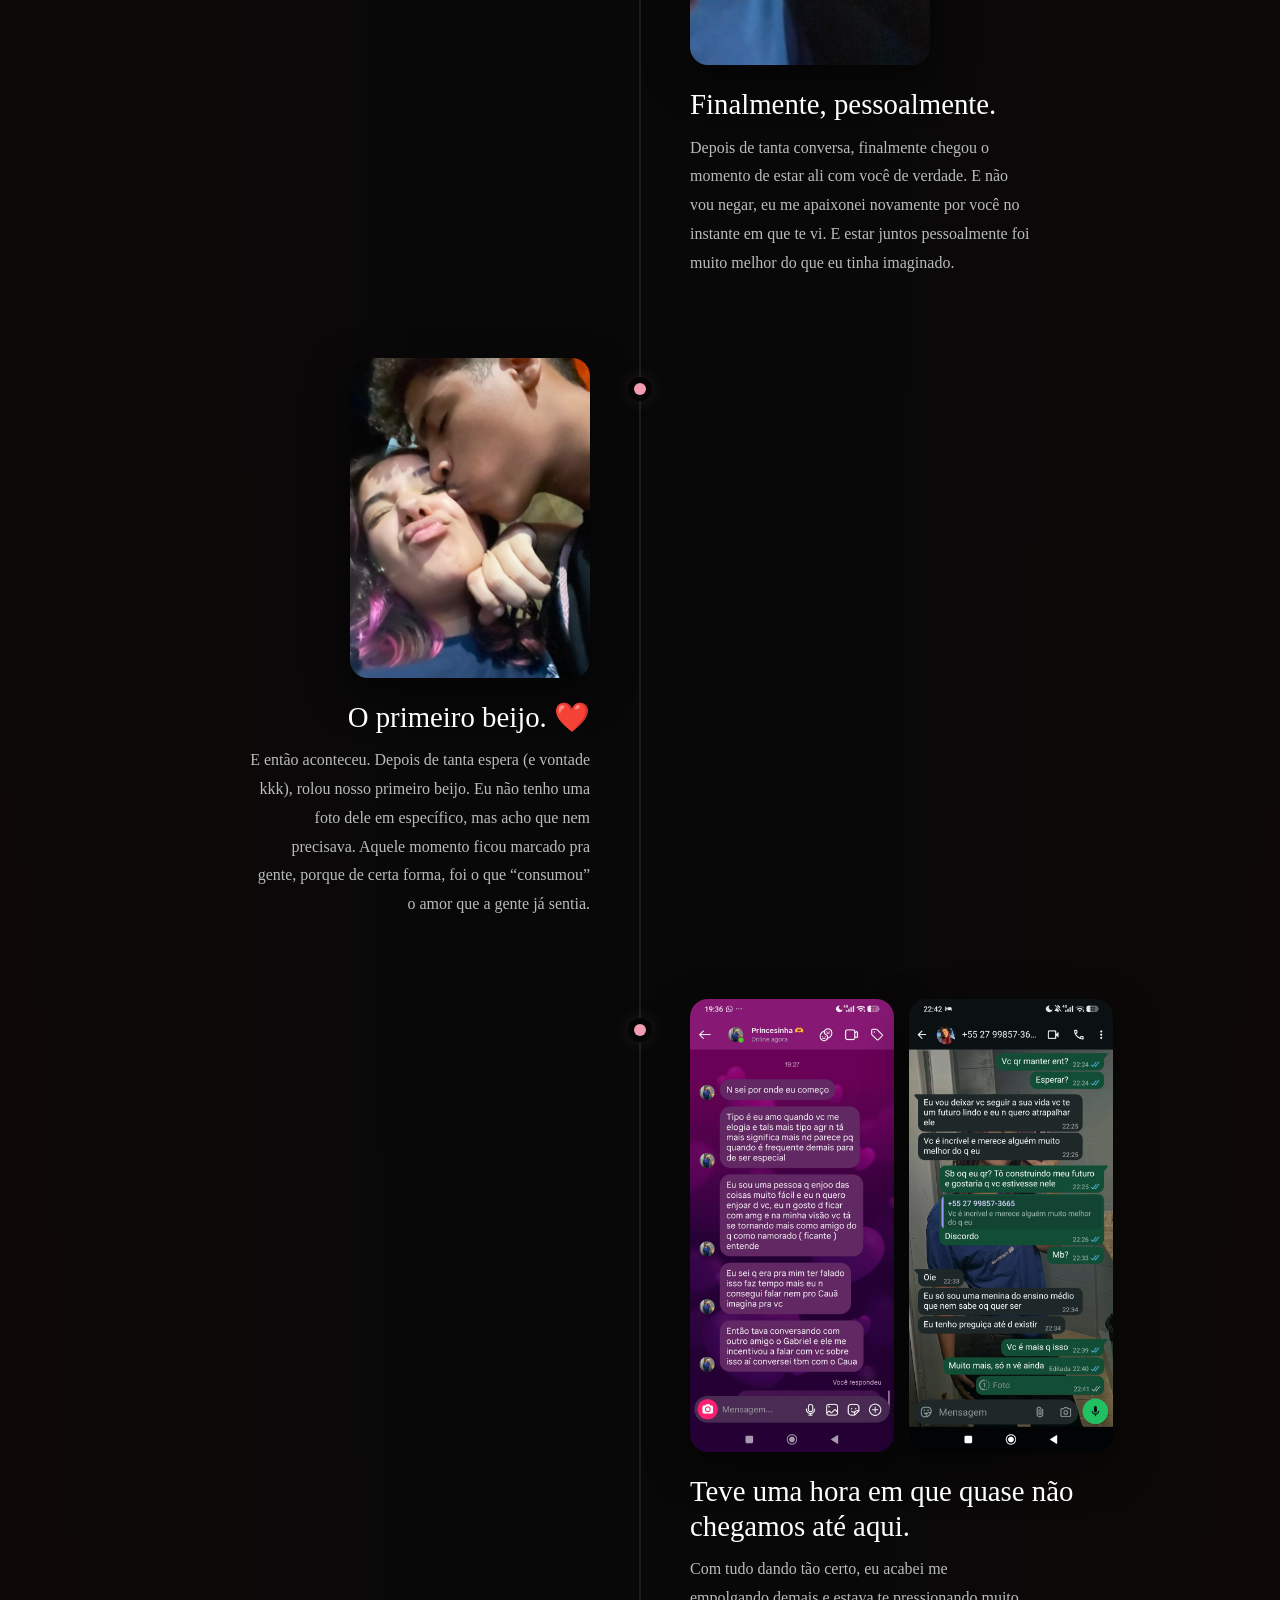
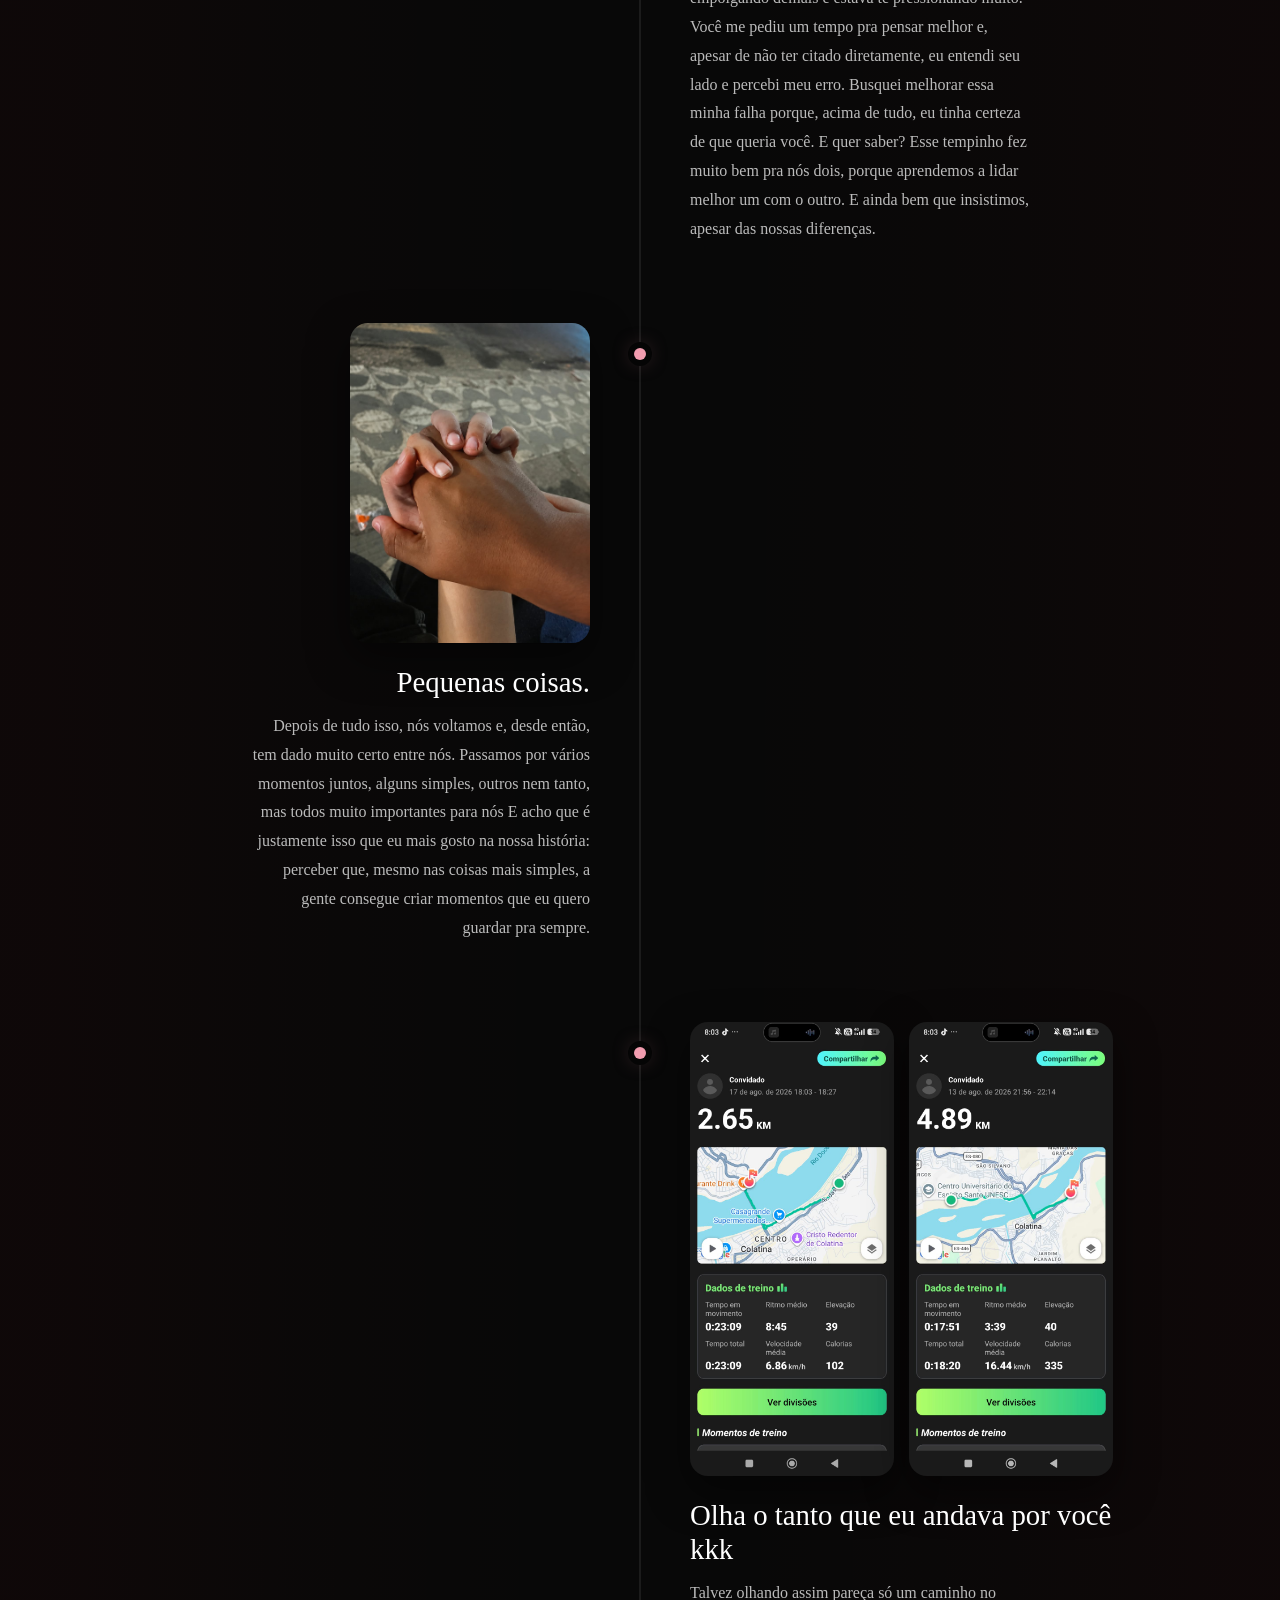
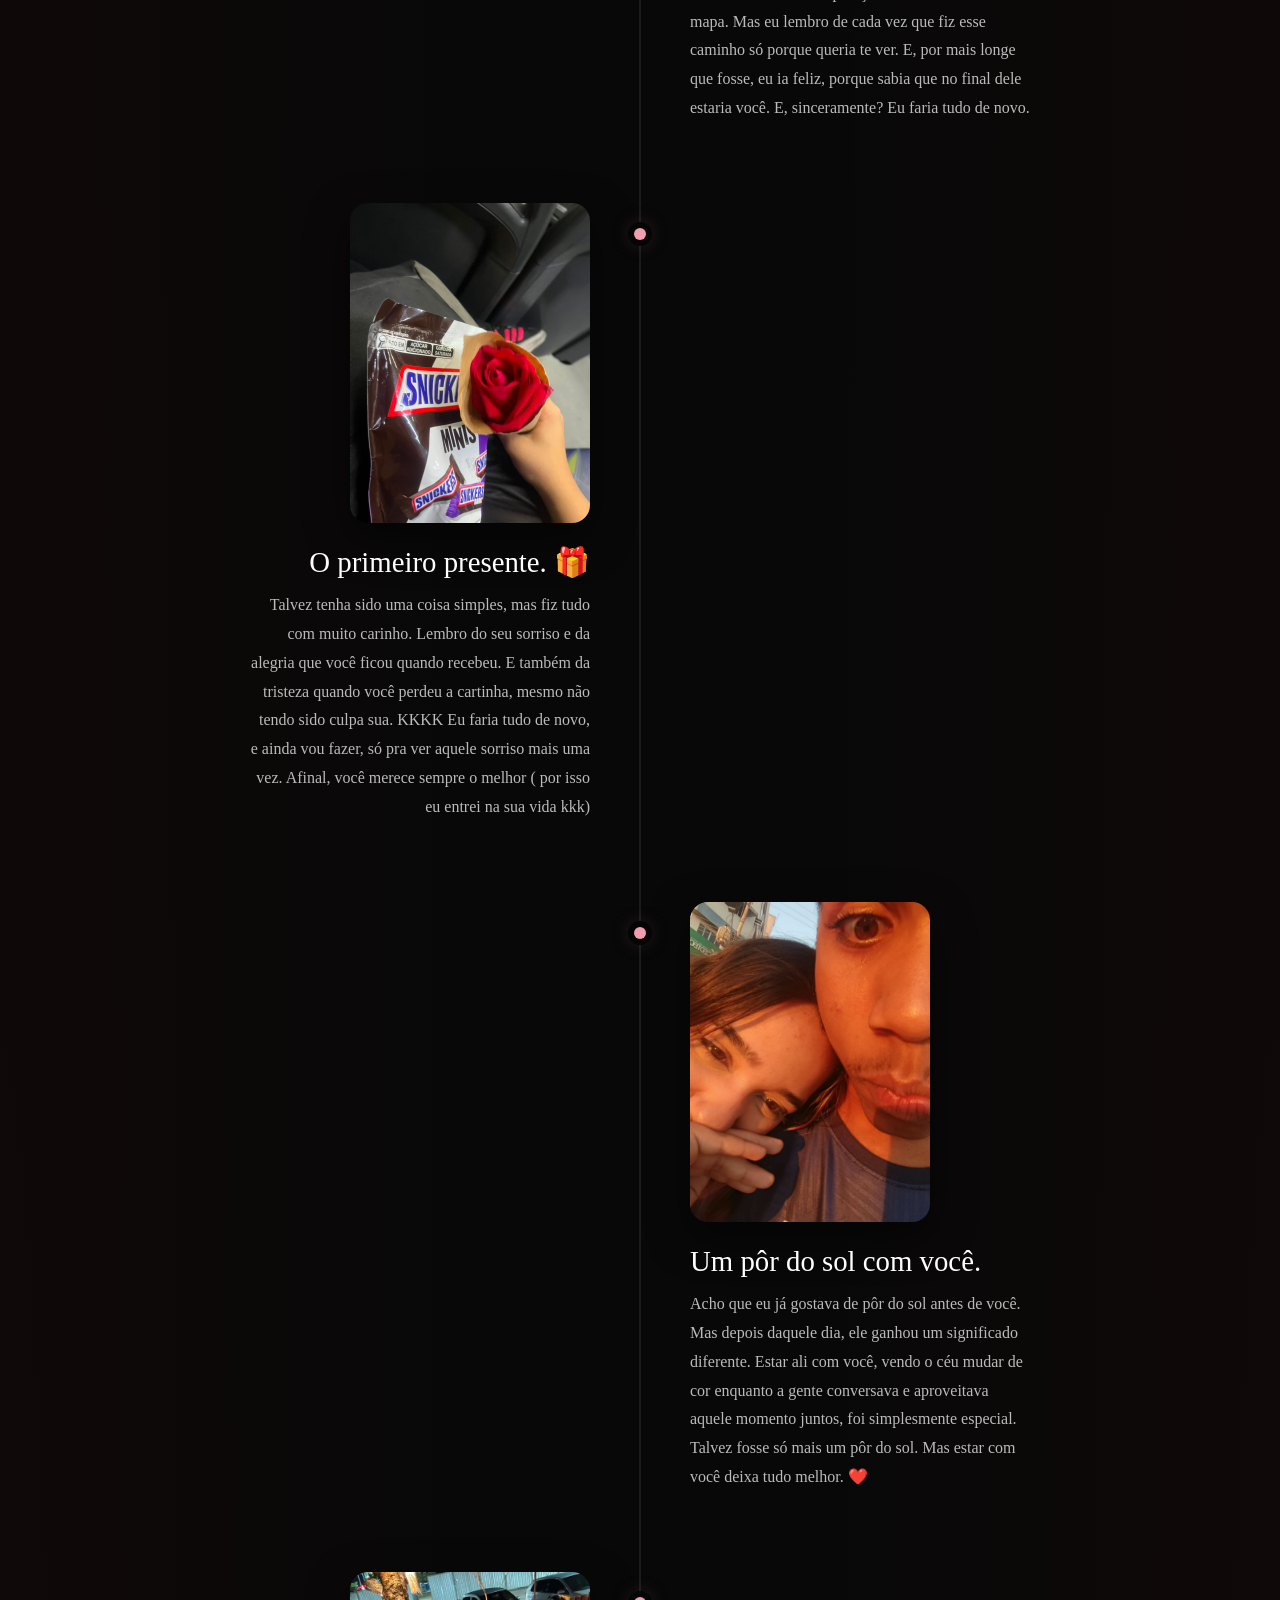
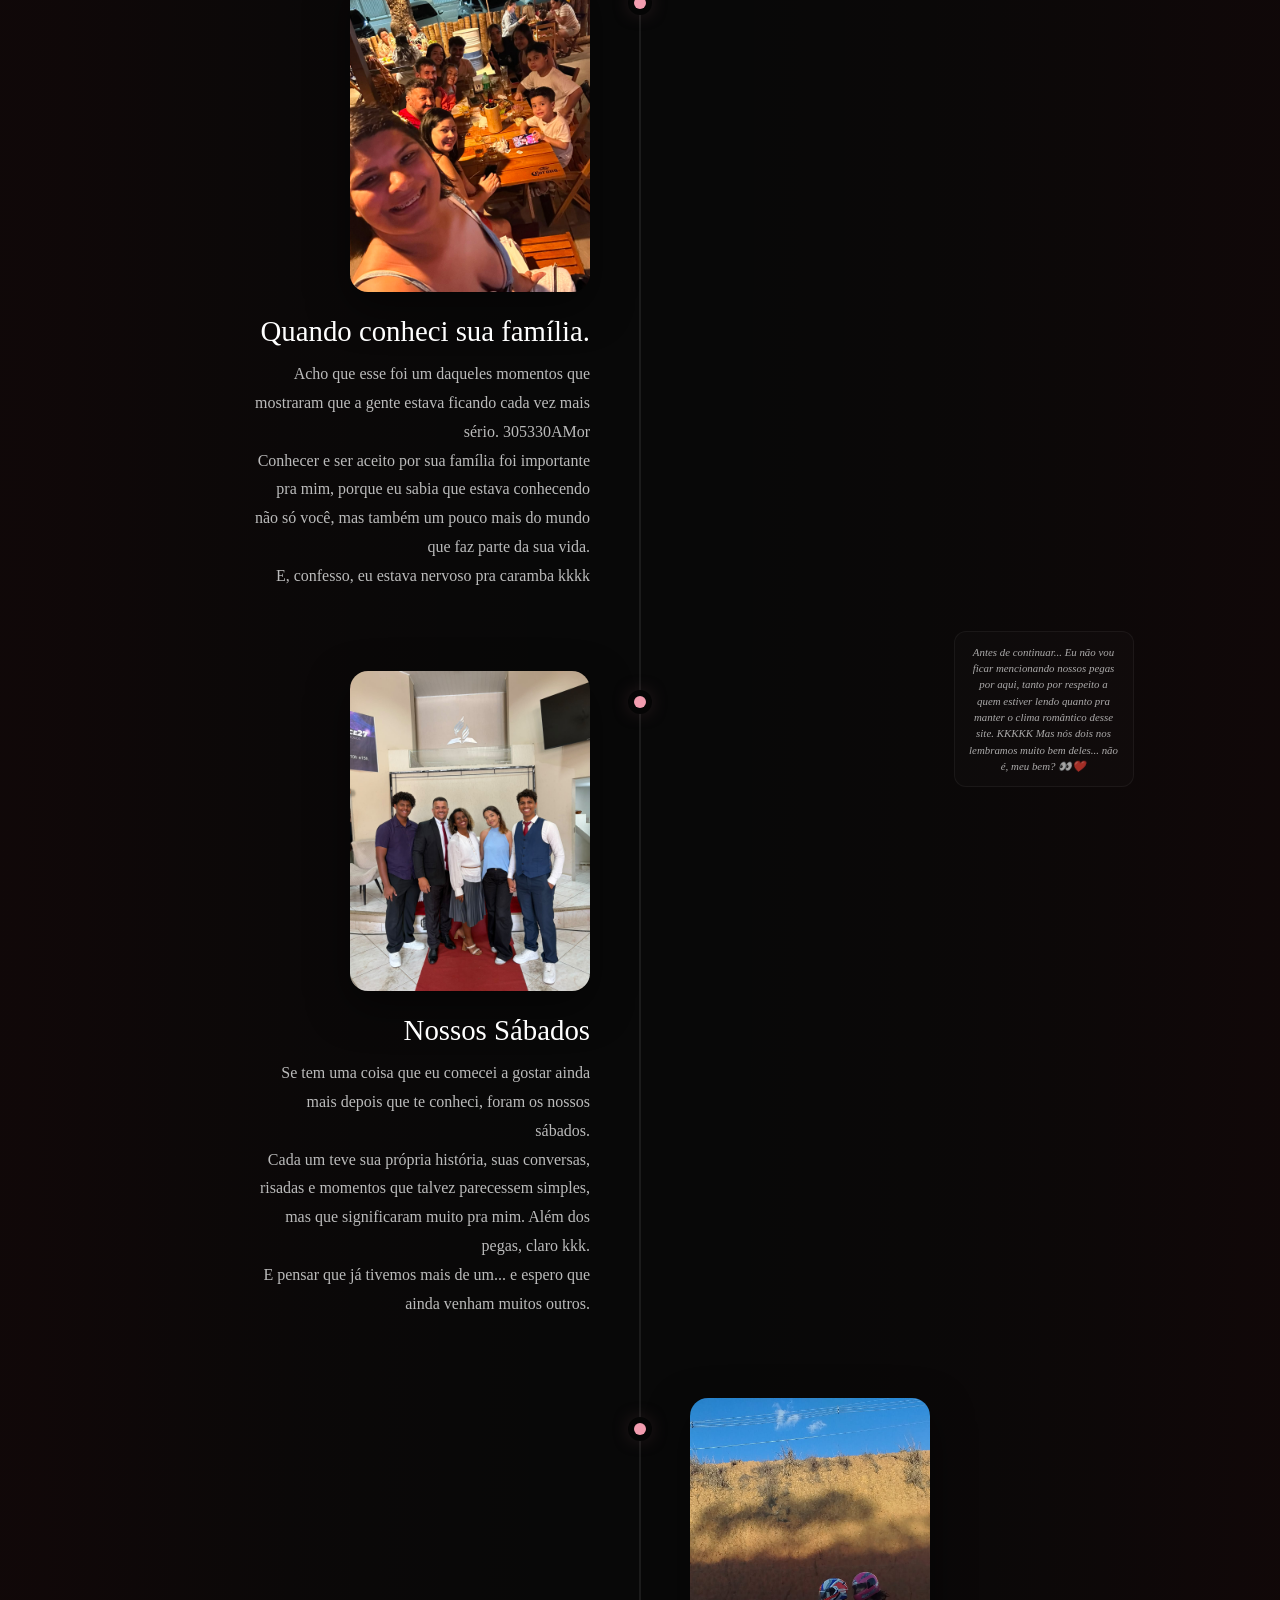
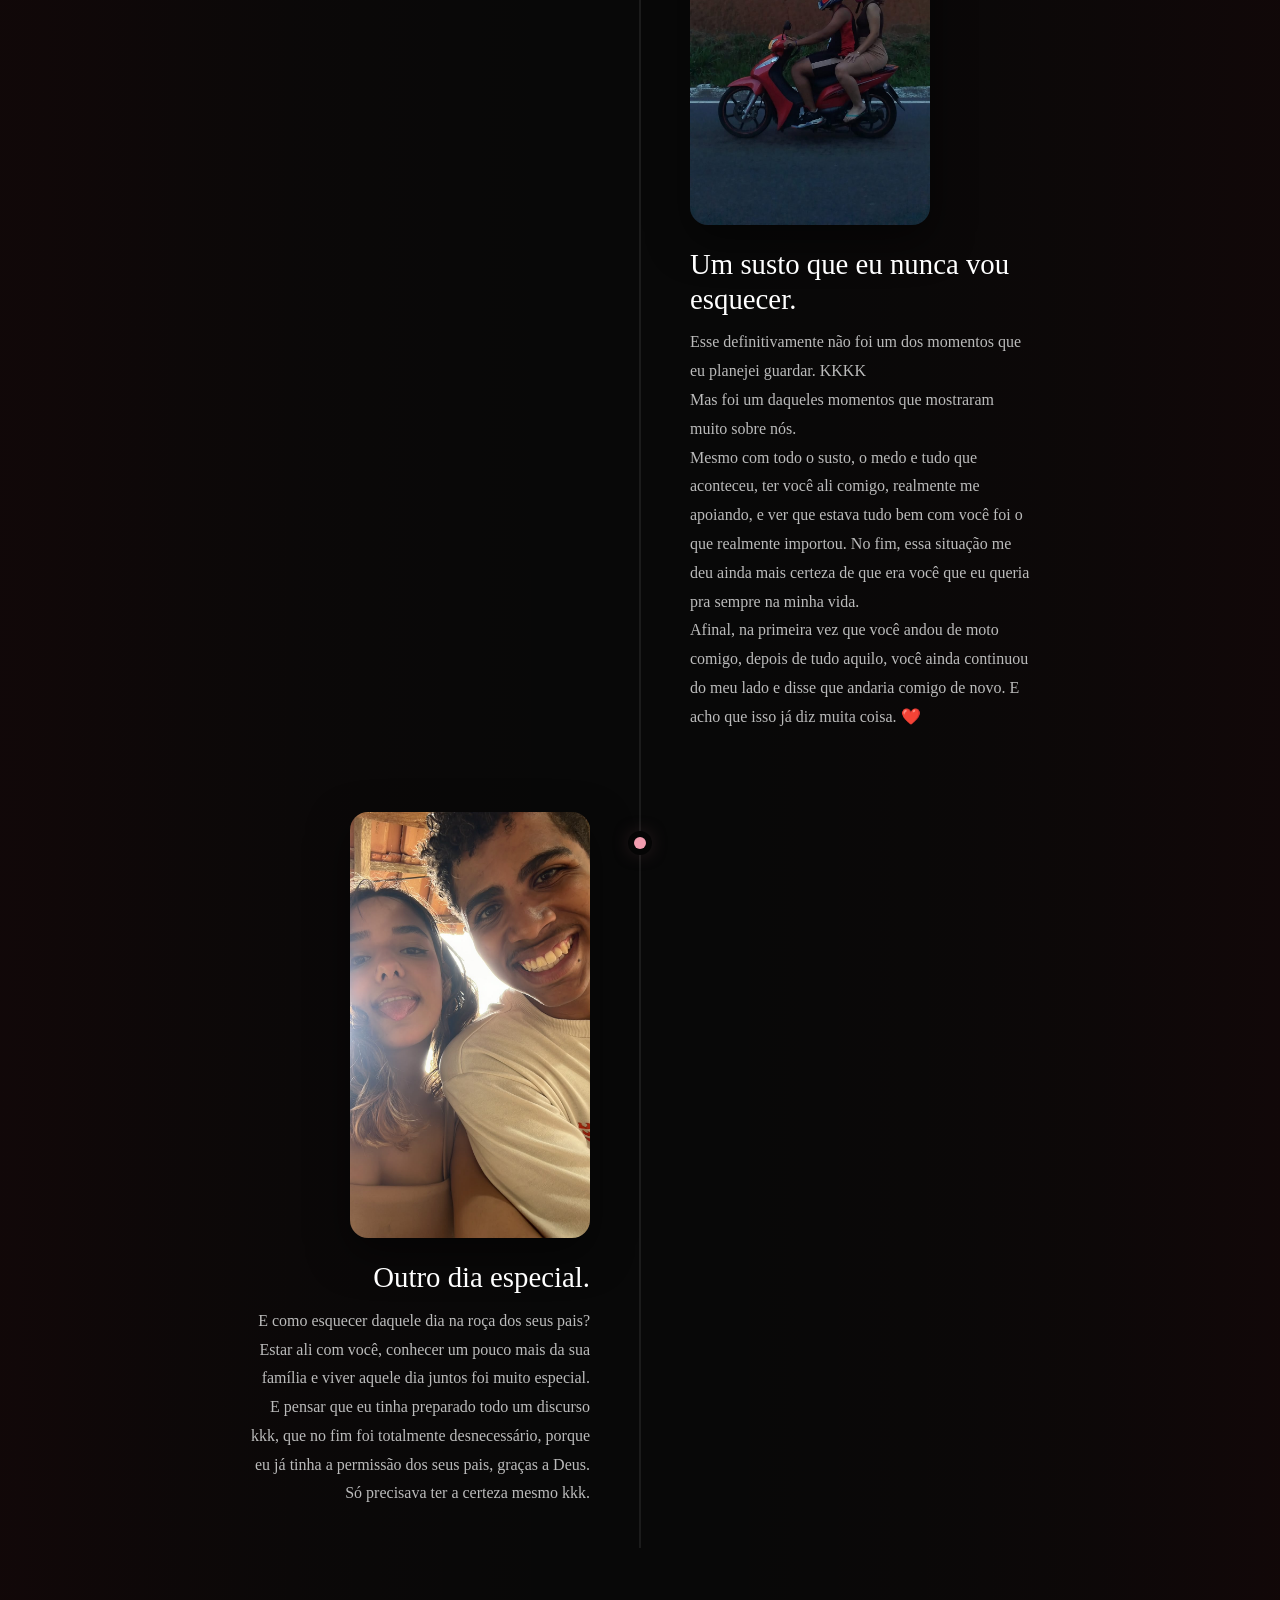
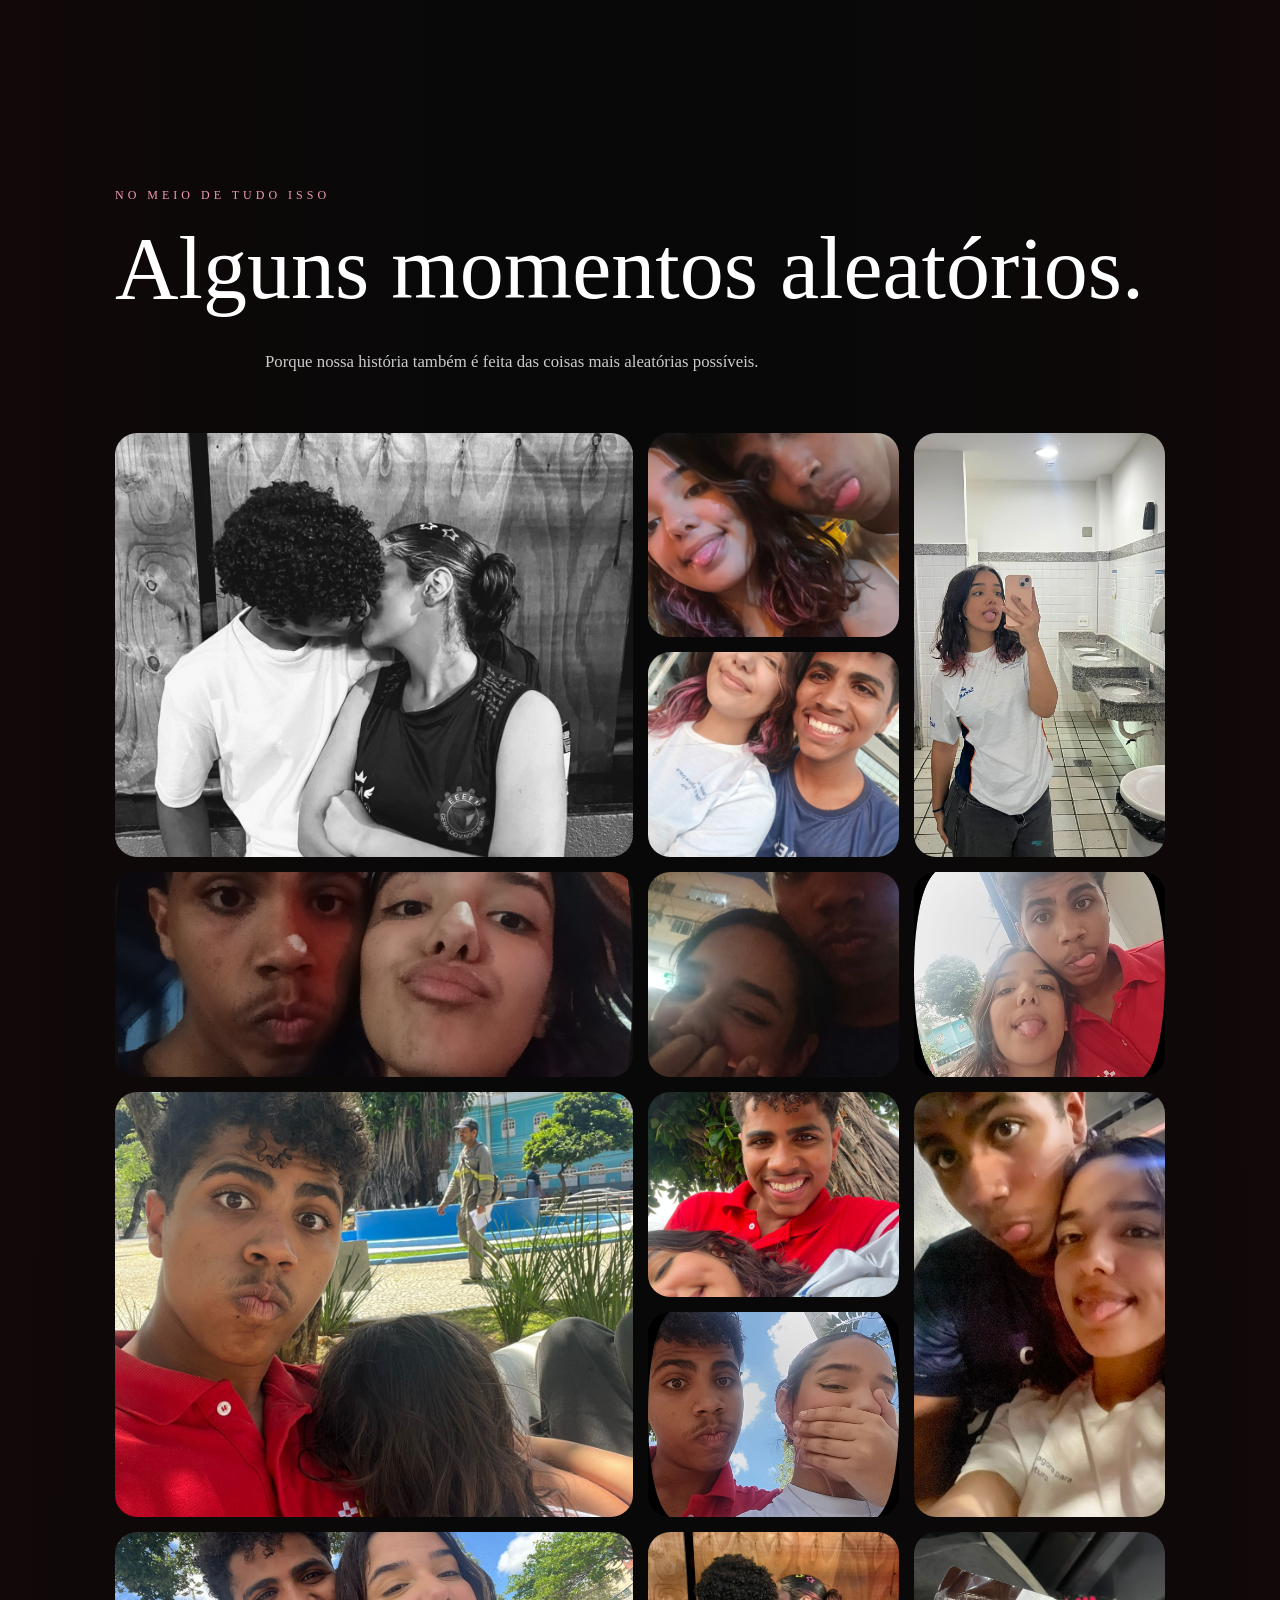
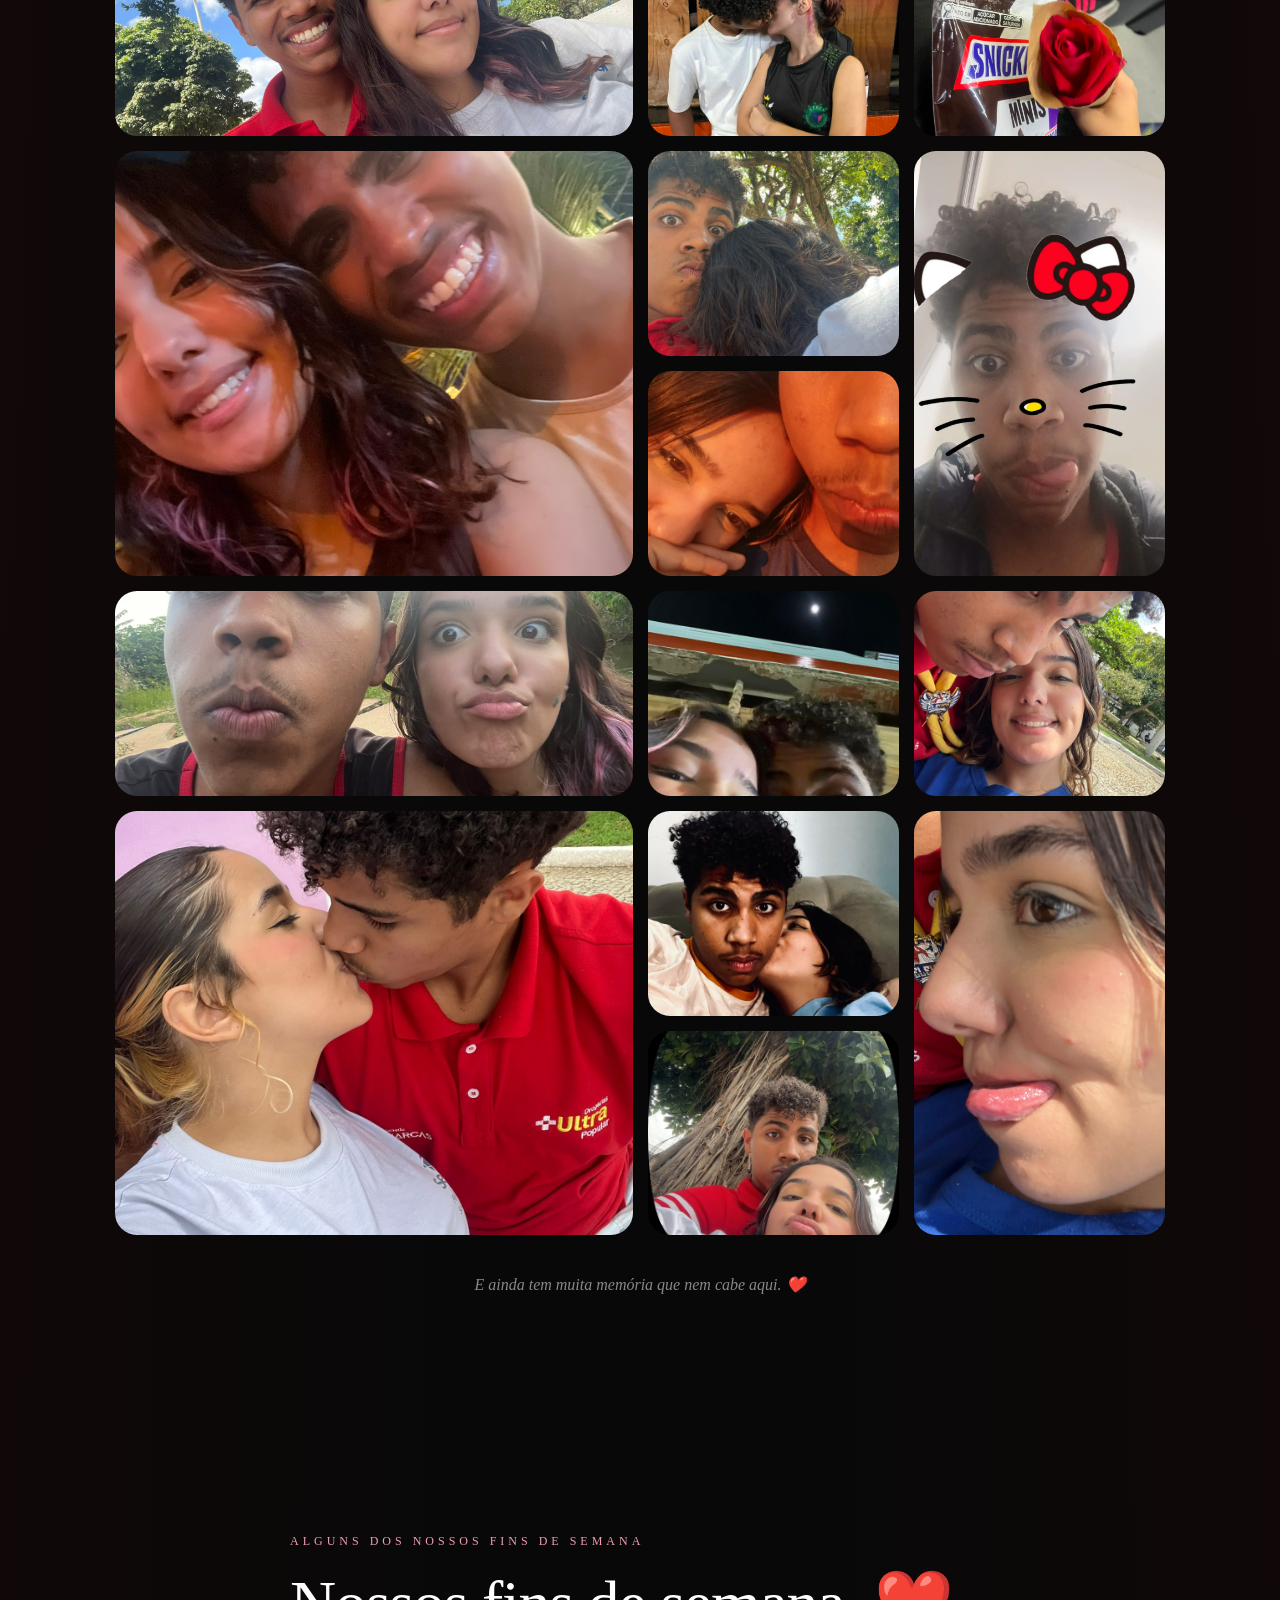
==== commit 03124bf5: "pronto" ====
--- a/index.html
+++ b/index.html
@@ -1214,9 +1214,9 @@
                 </div>
 
             </div>
-
+            <br>
             <p class="counter-date">Desde 19 de setembro de 2026, às 17:50. ❤️</p>
-
+            <br>
             <p class="counter-footer">
                 E contando... ❤️
             </p>
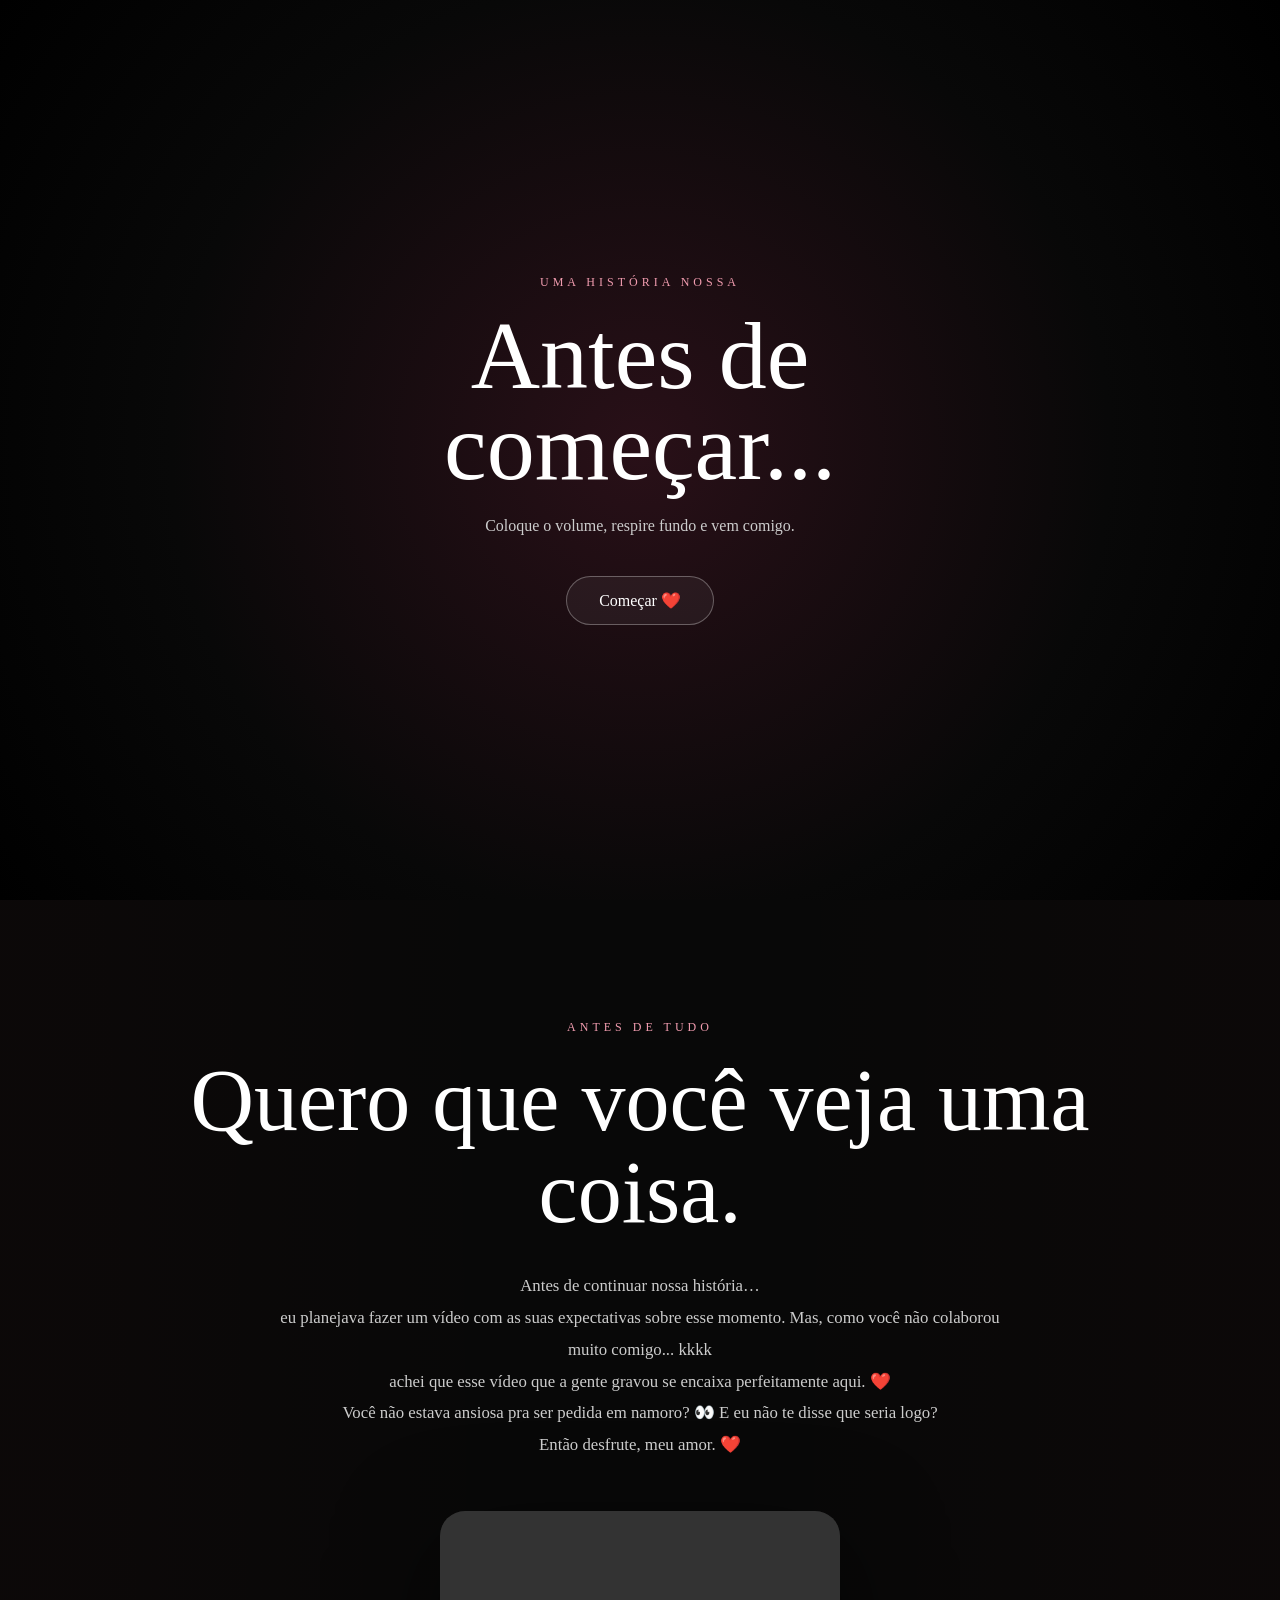
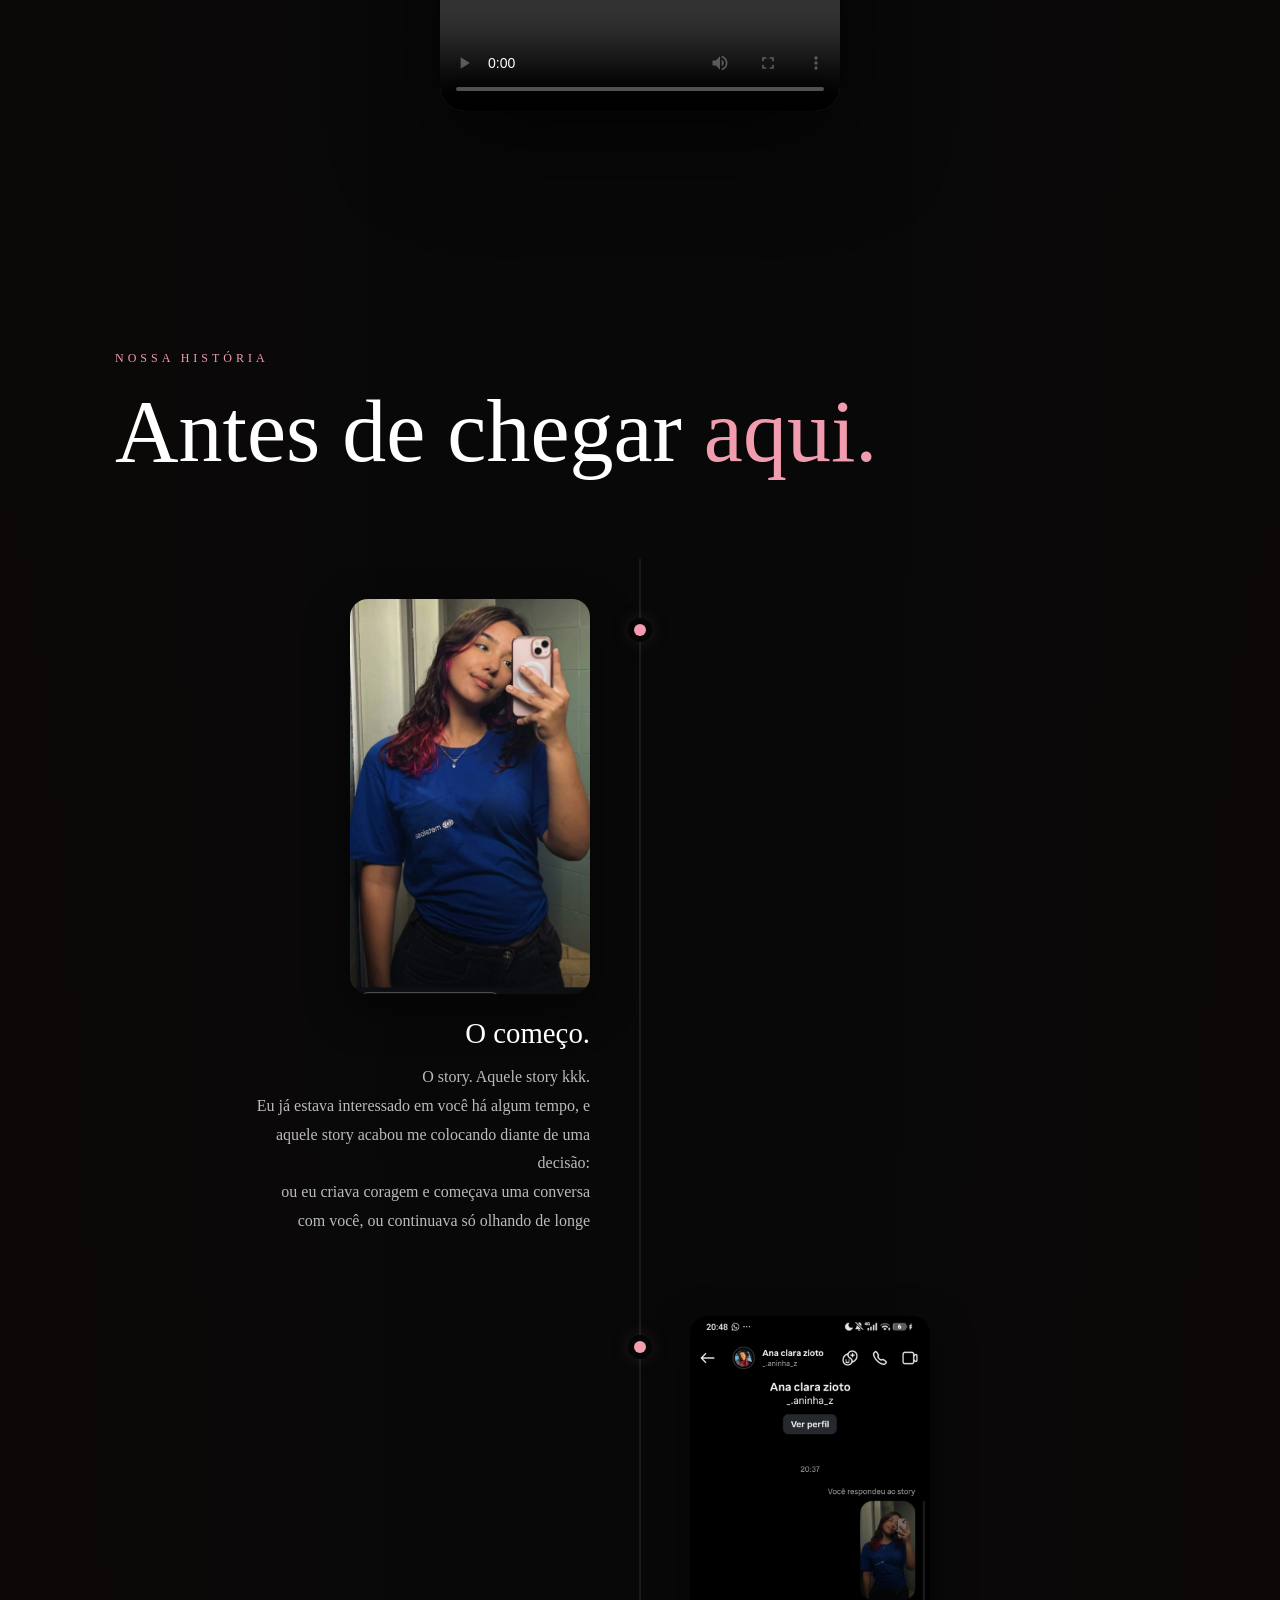
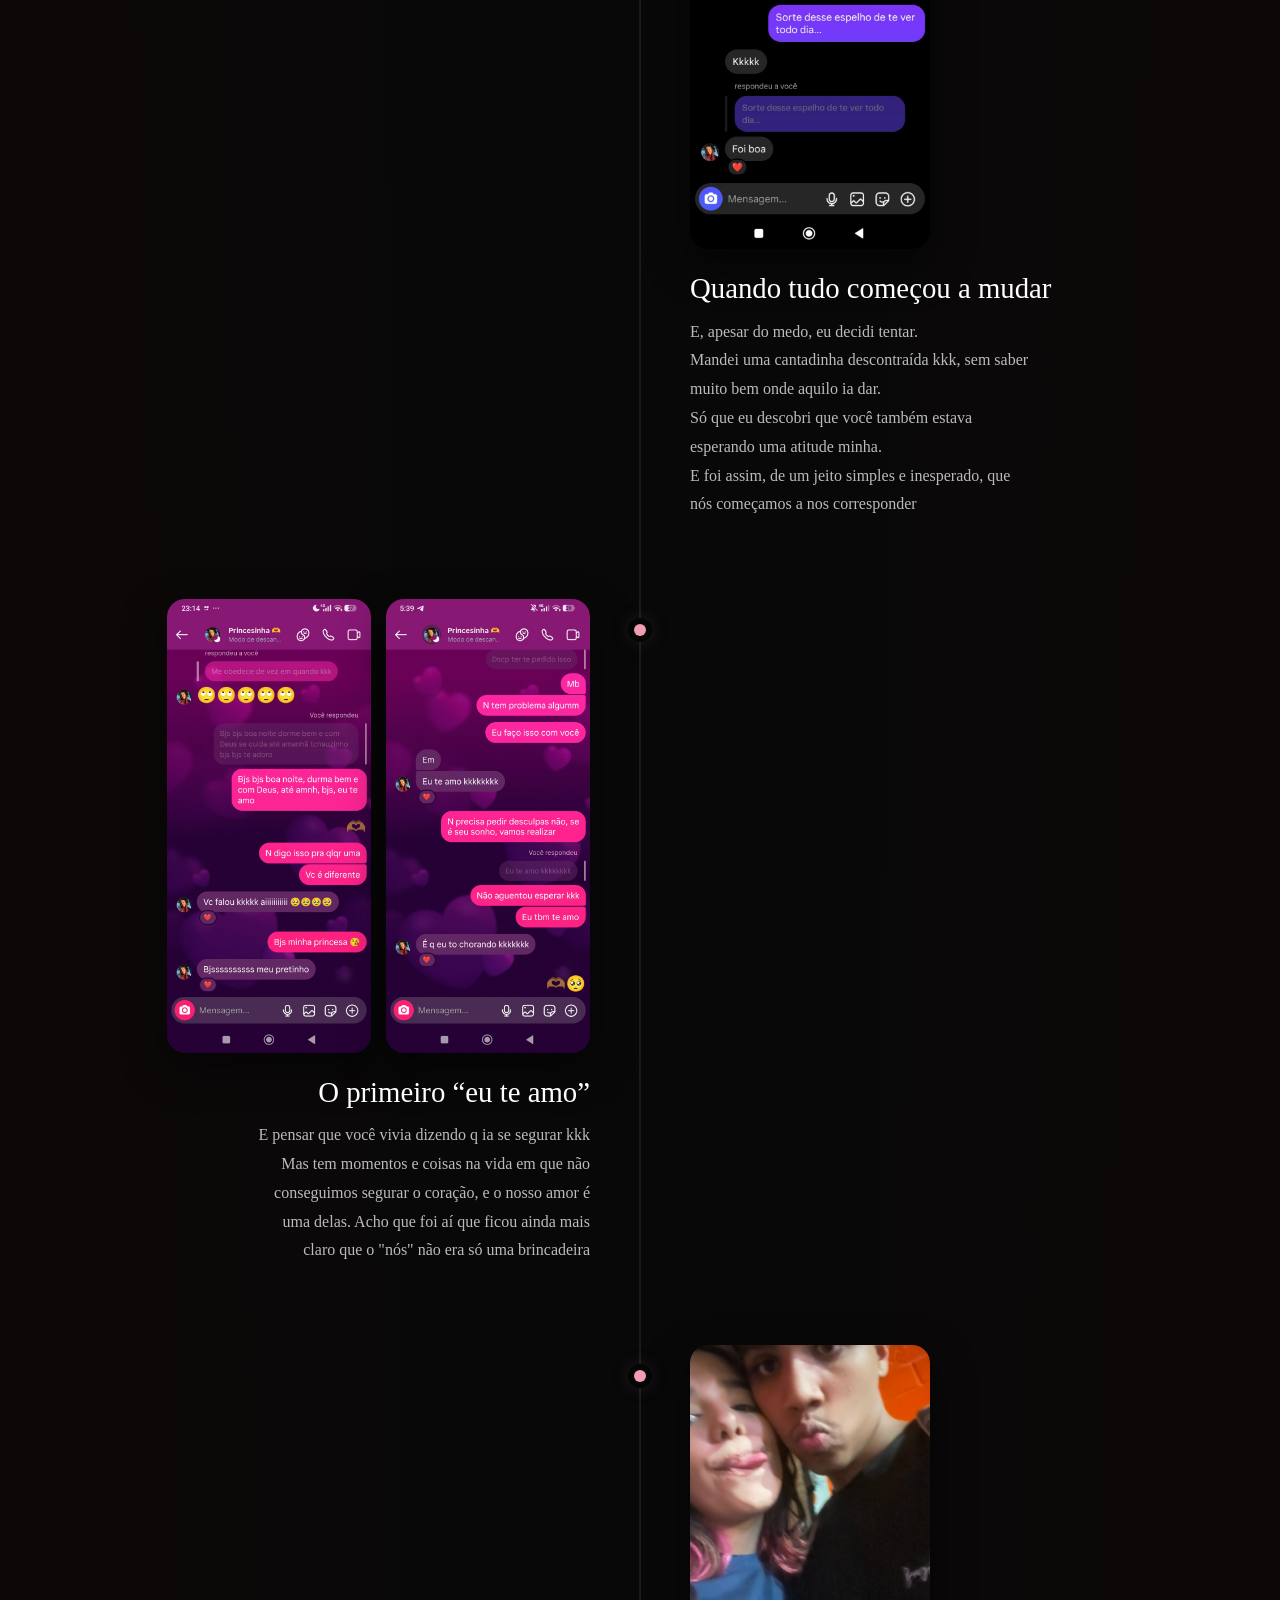
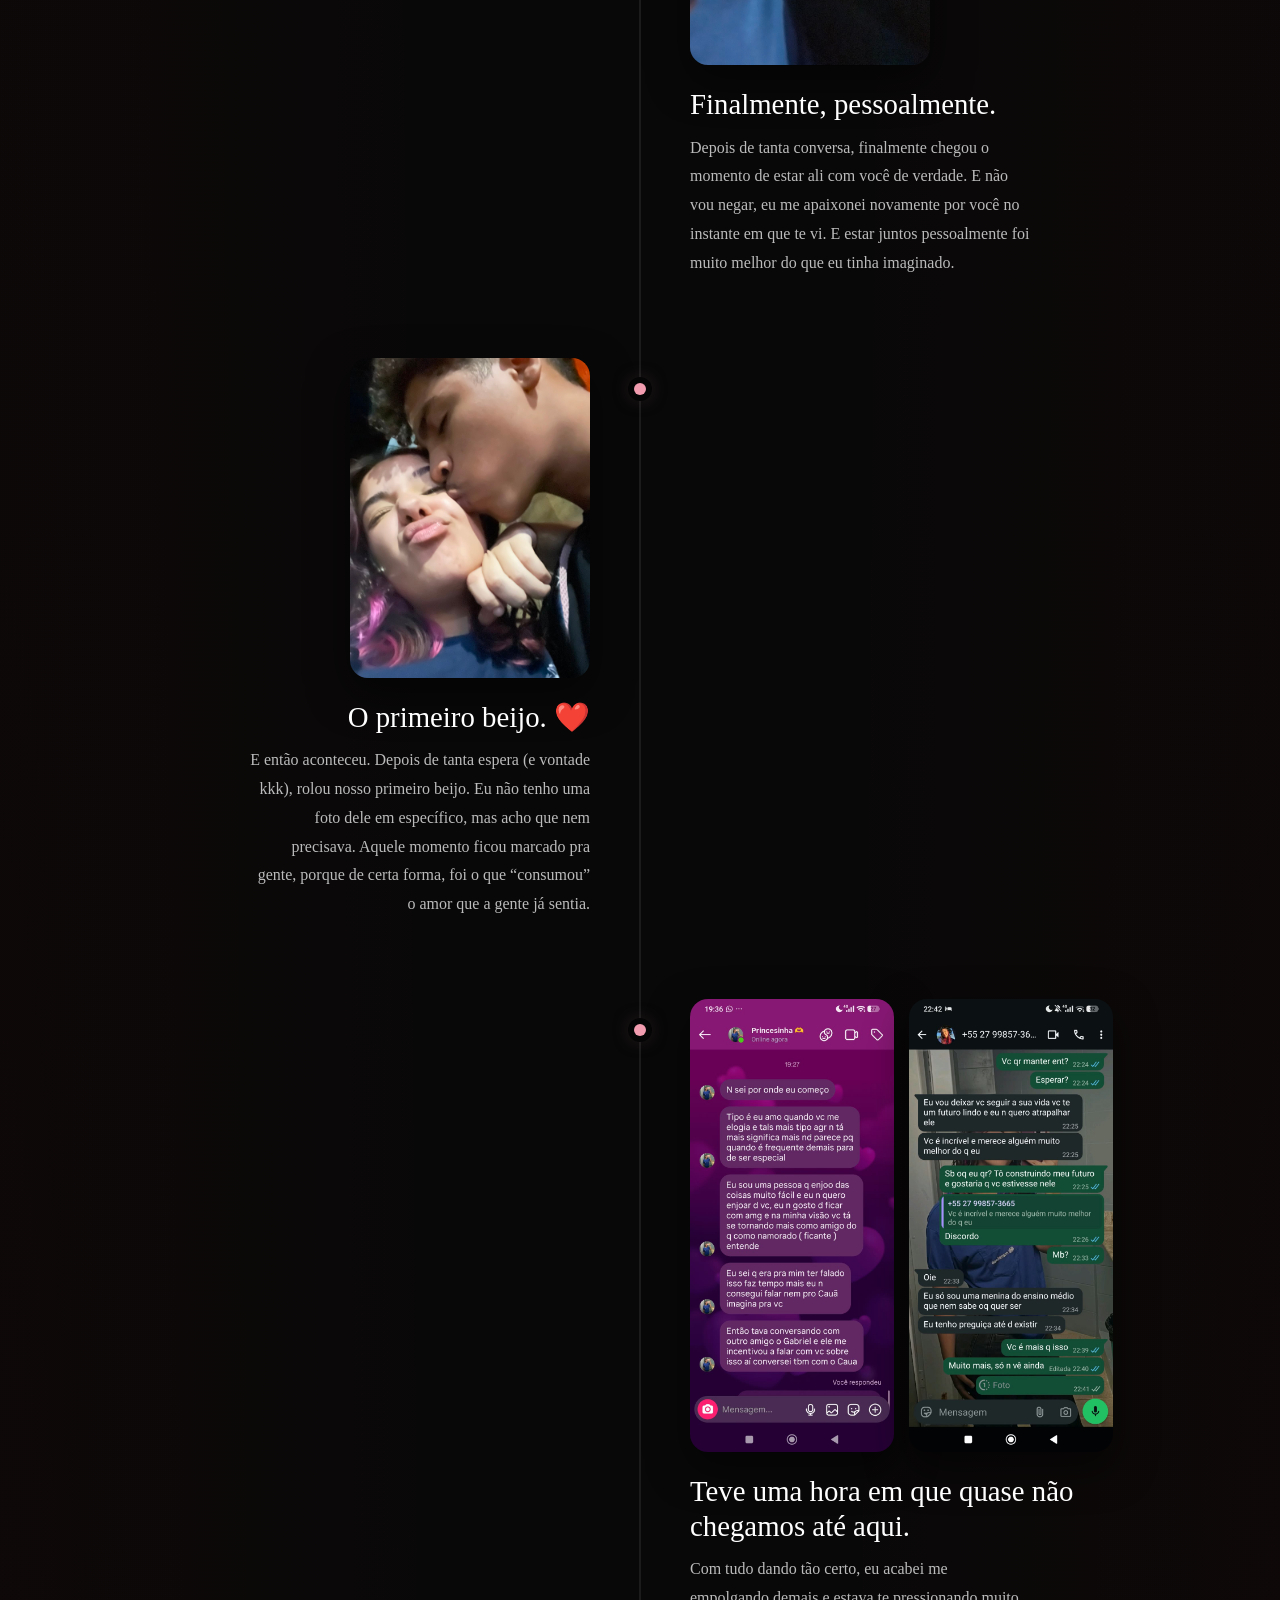
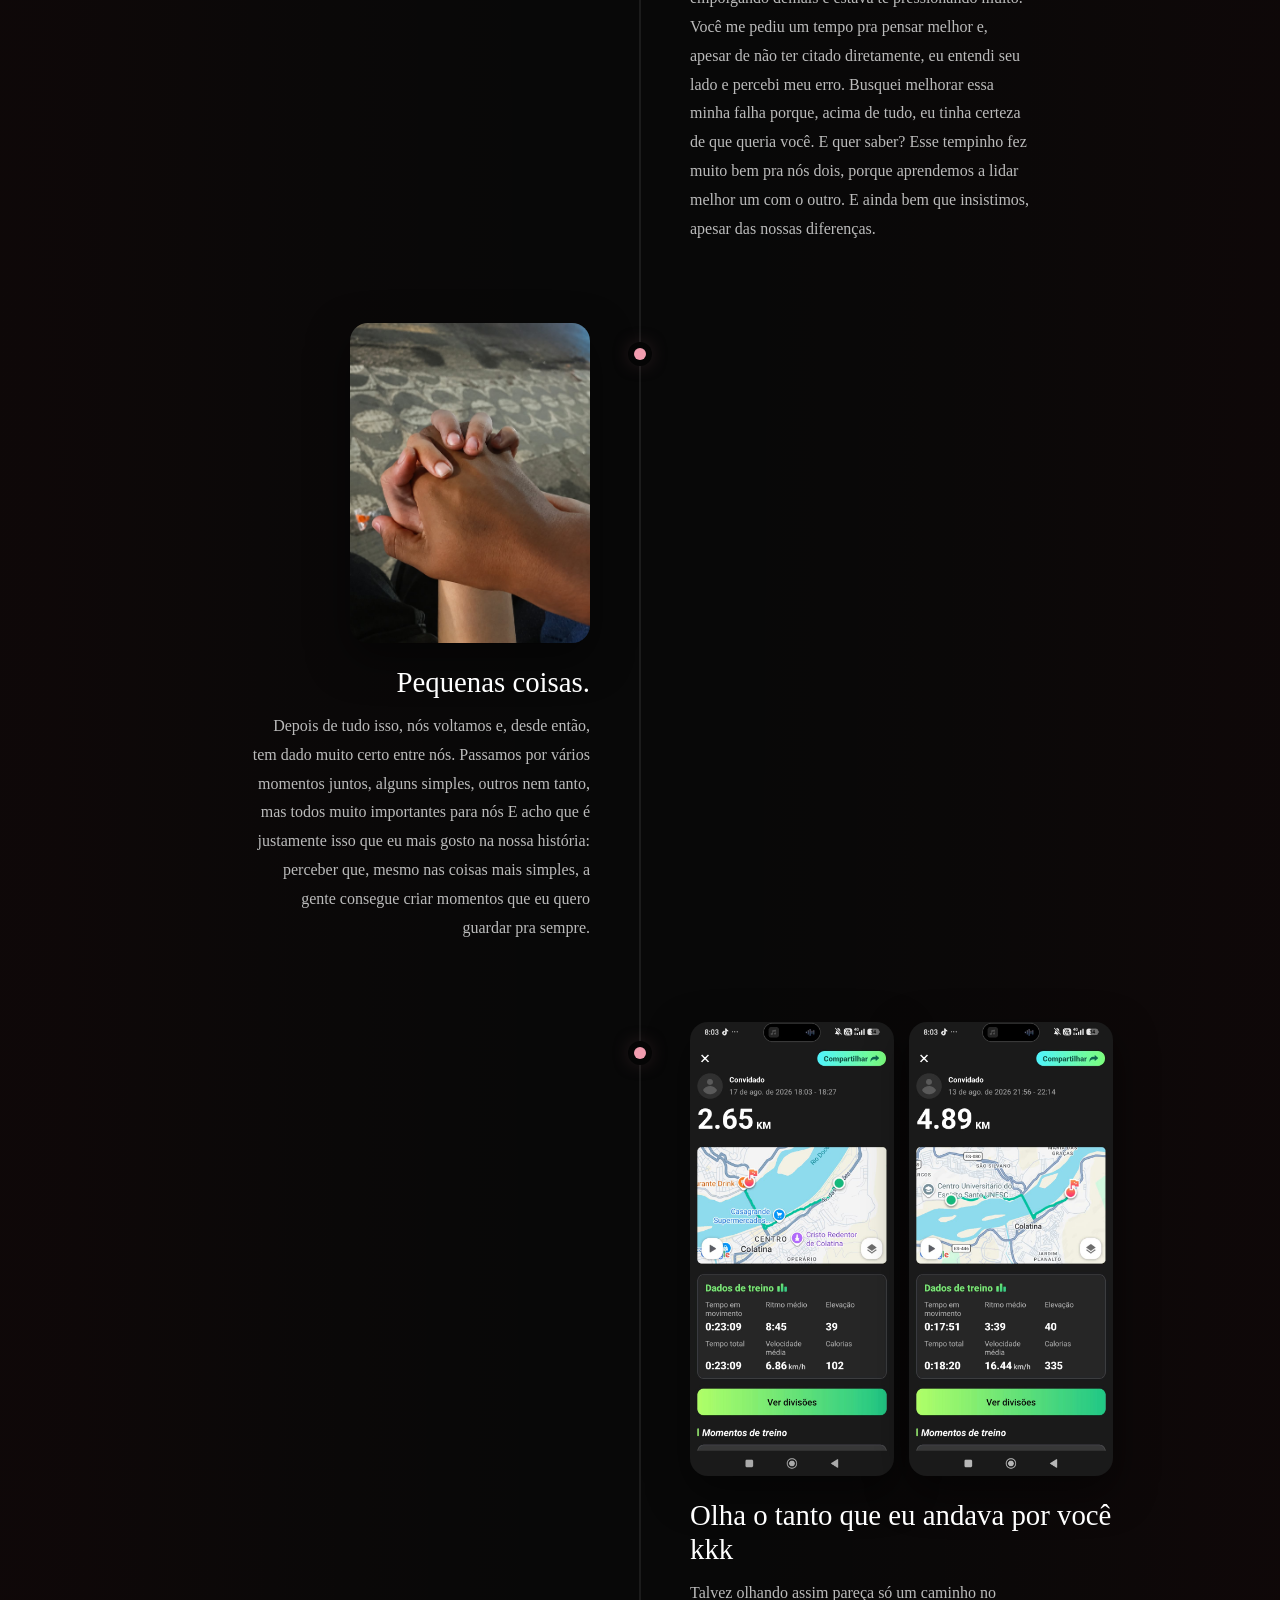
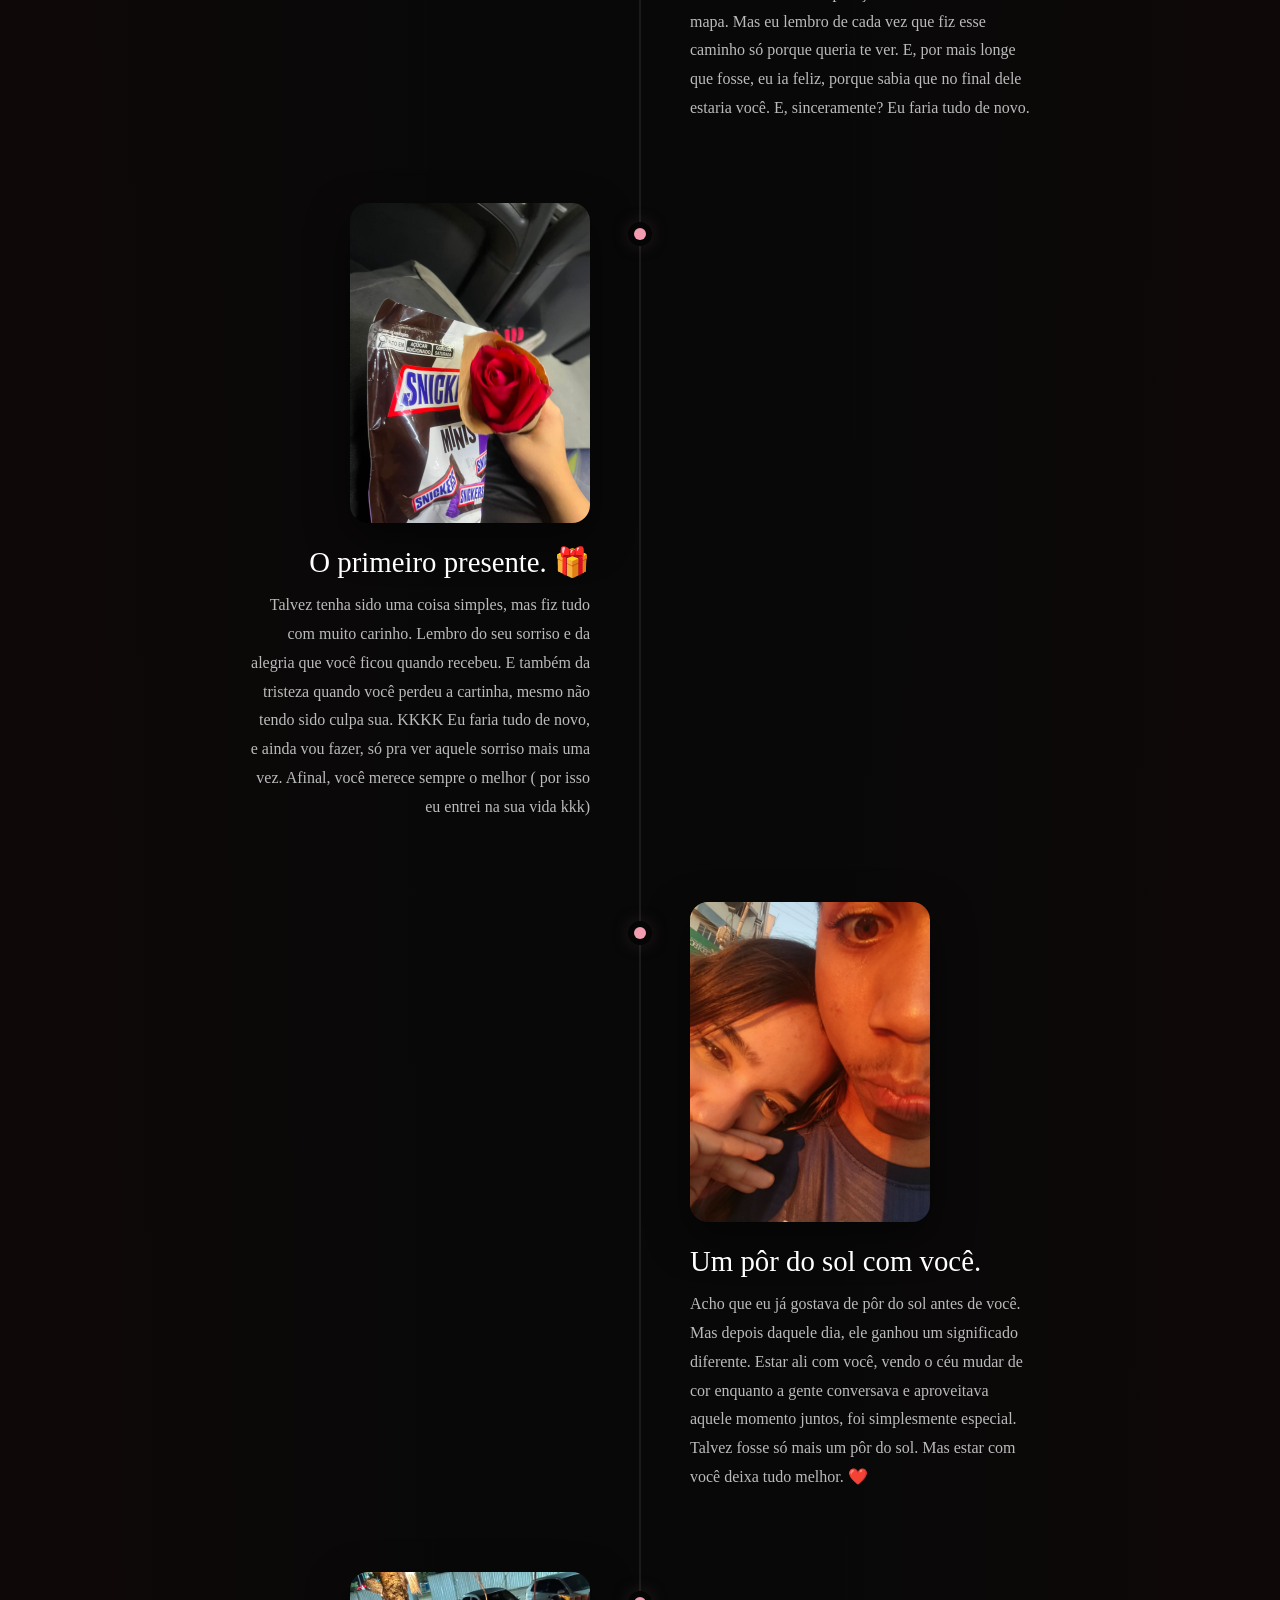
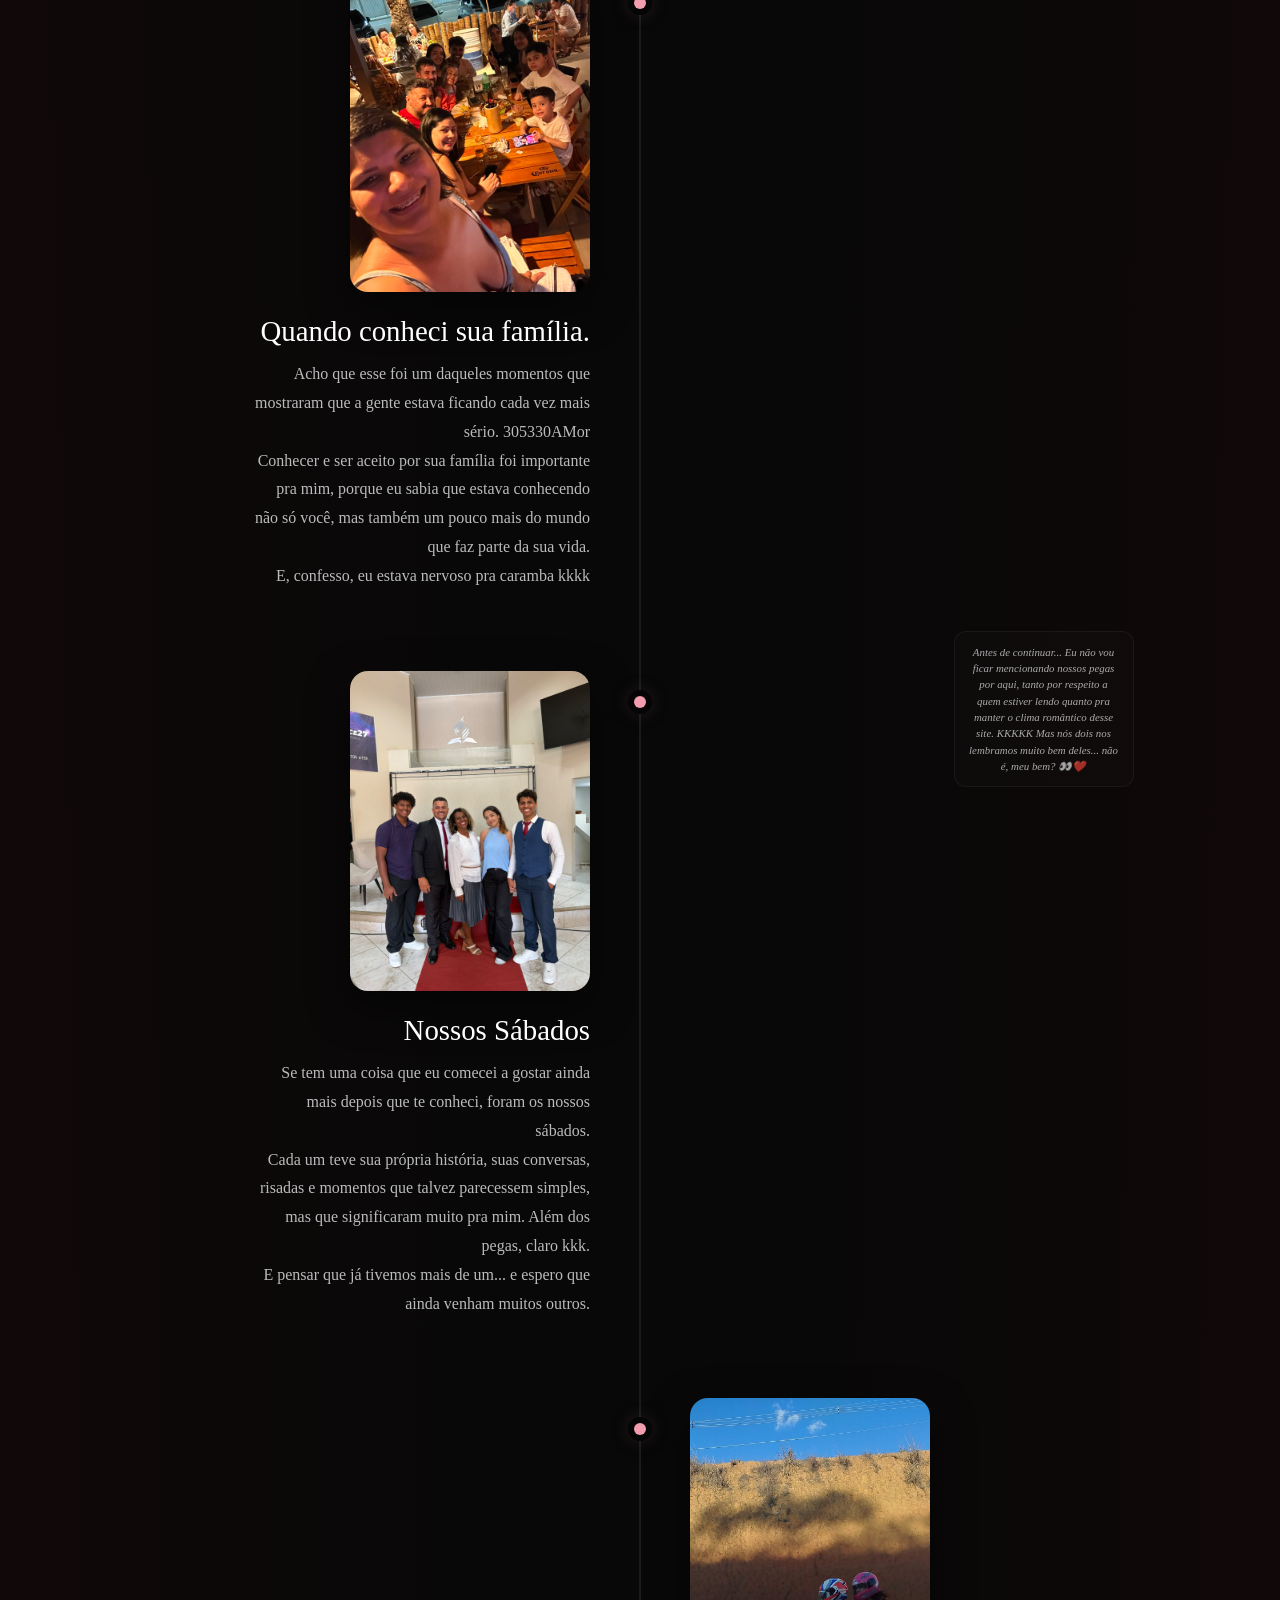
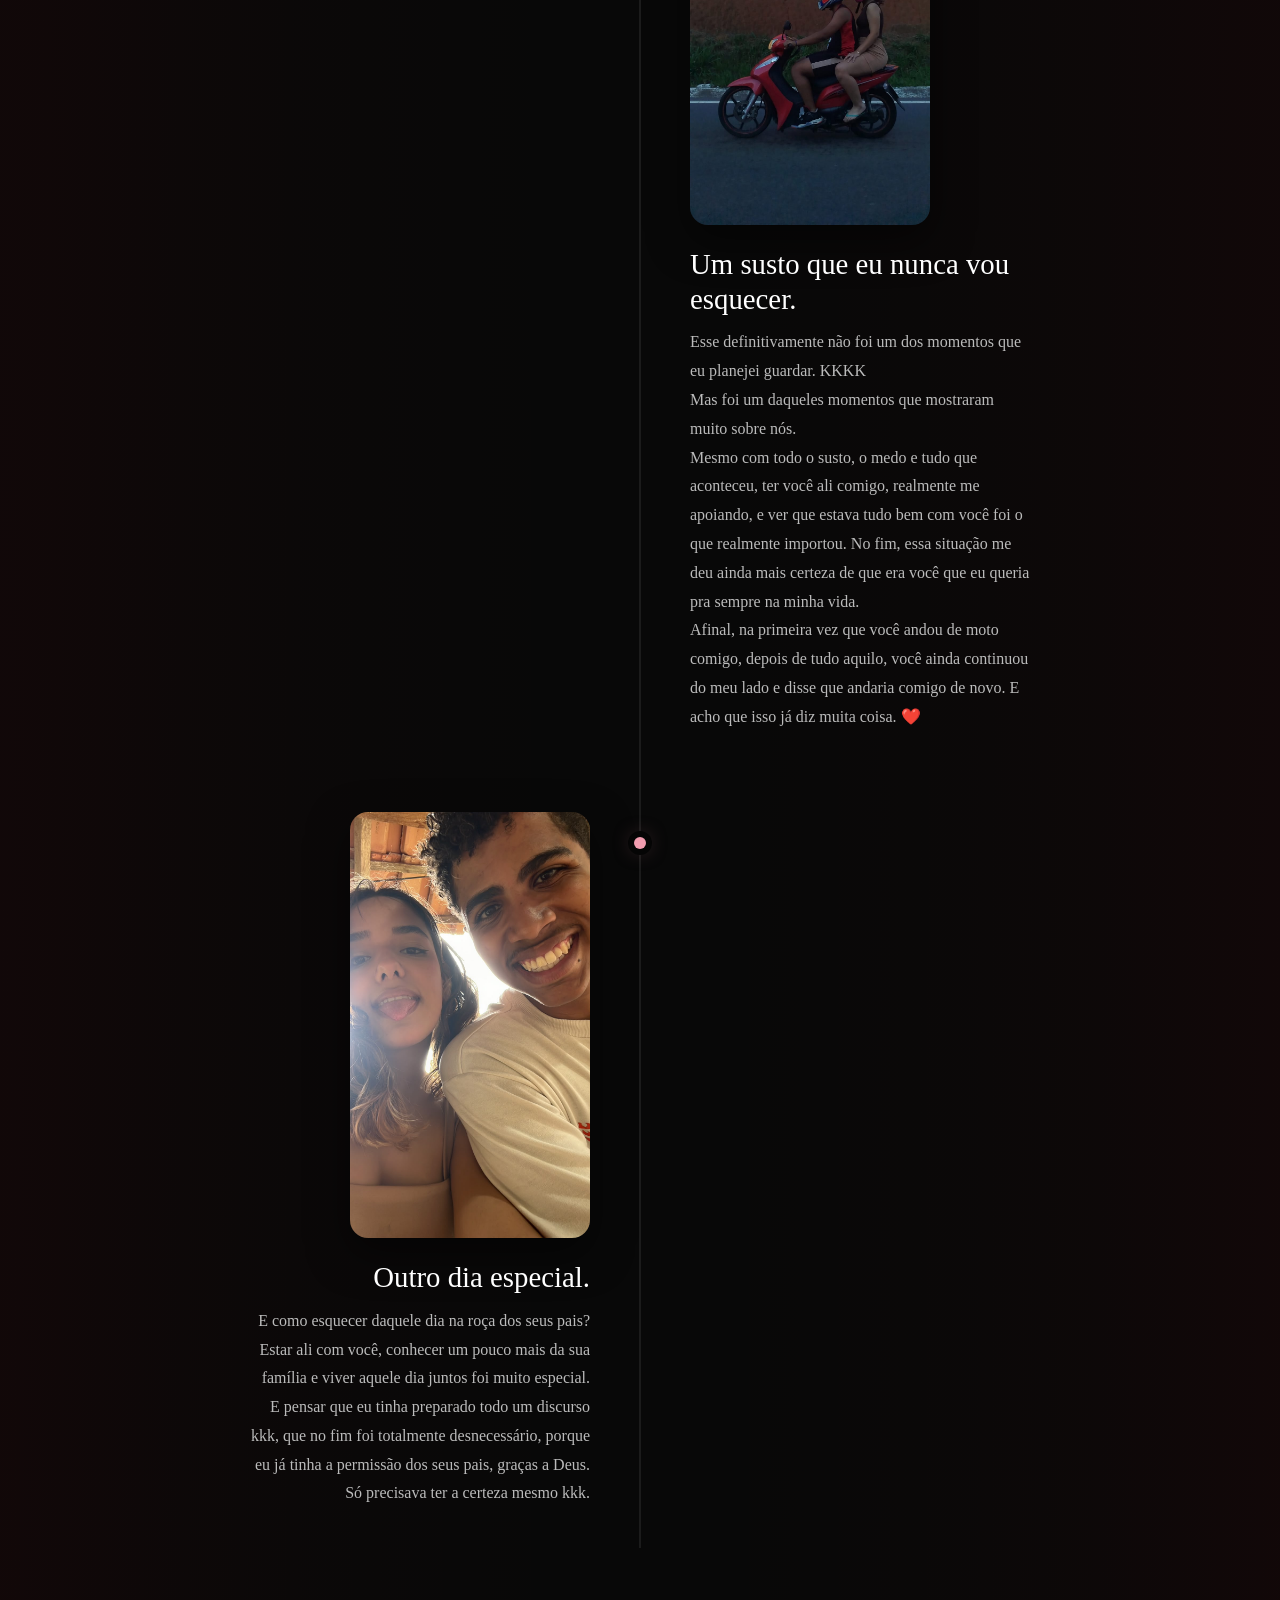
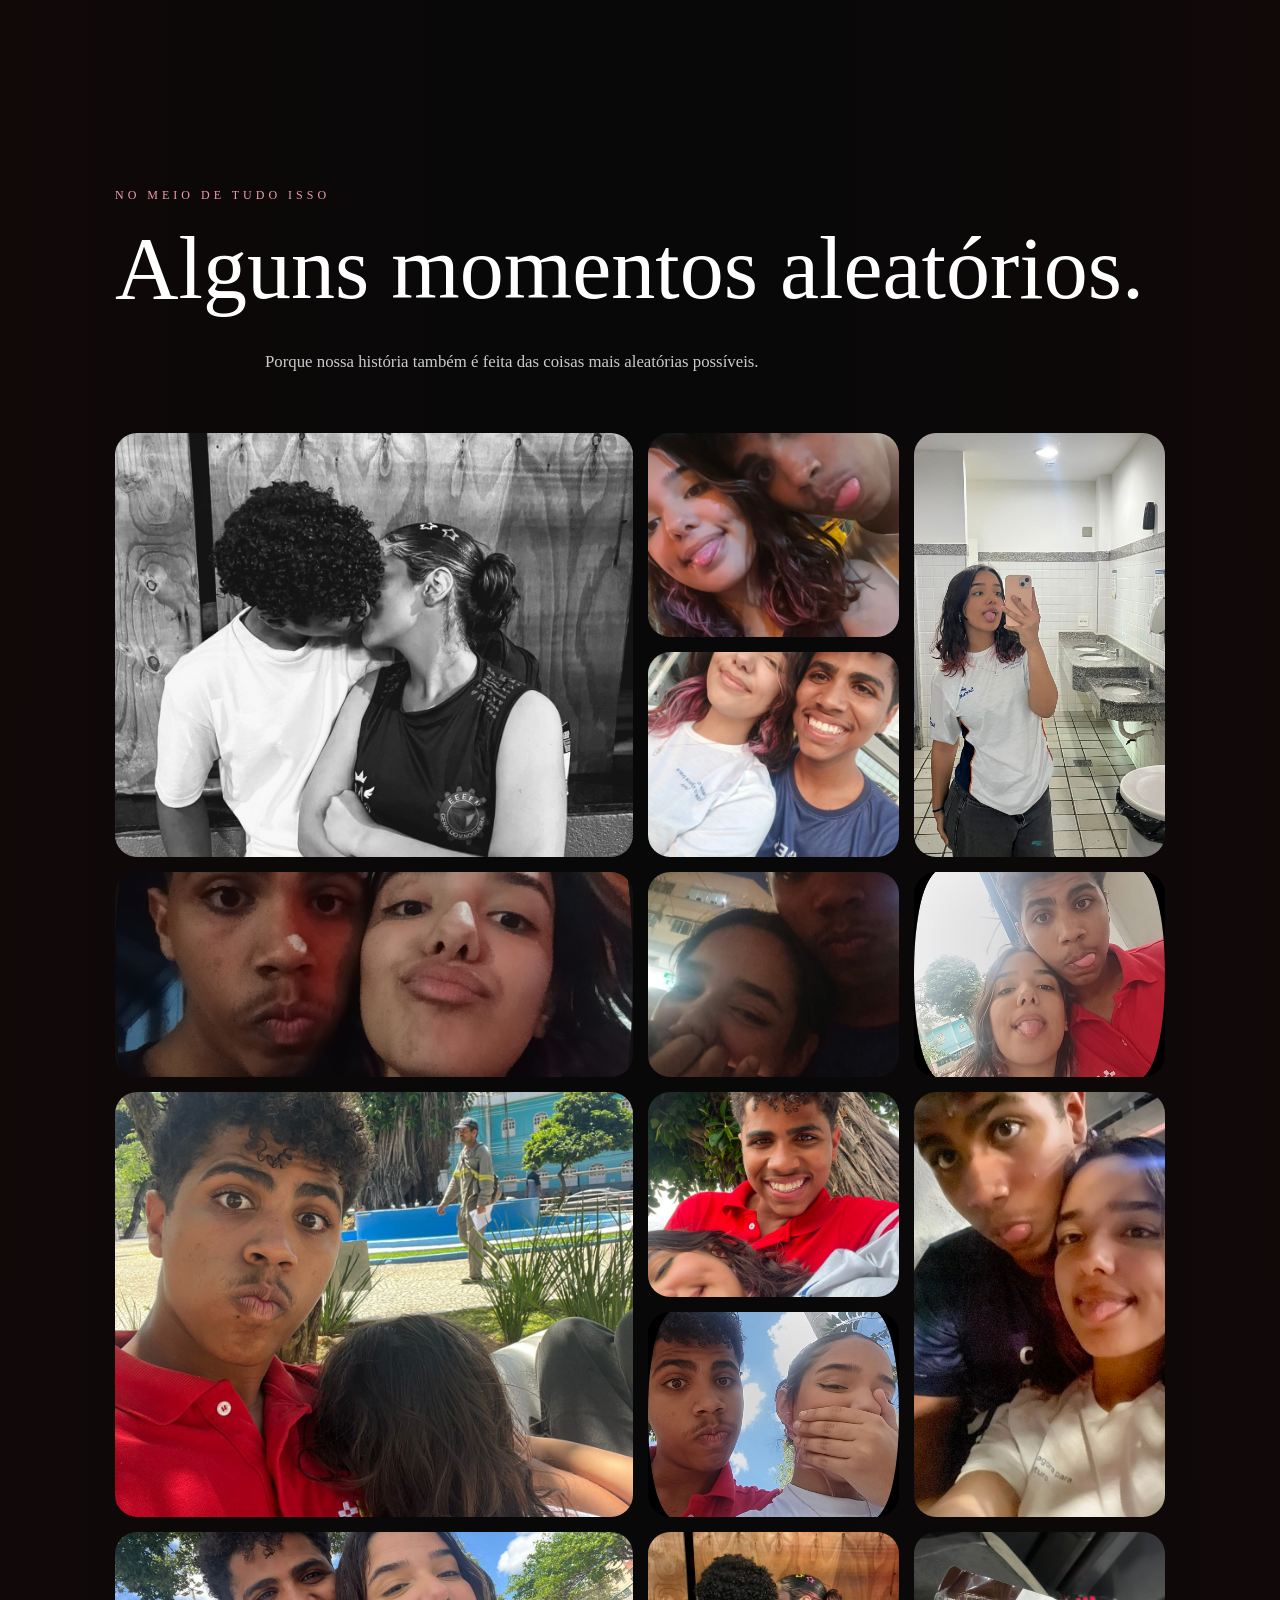
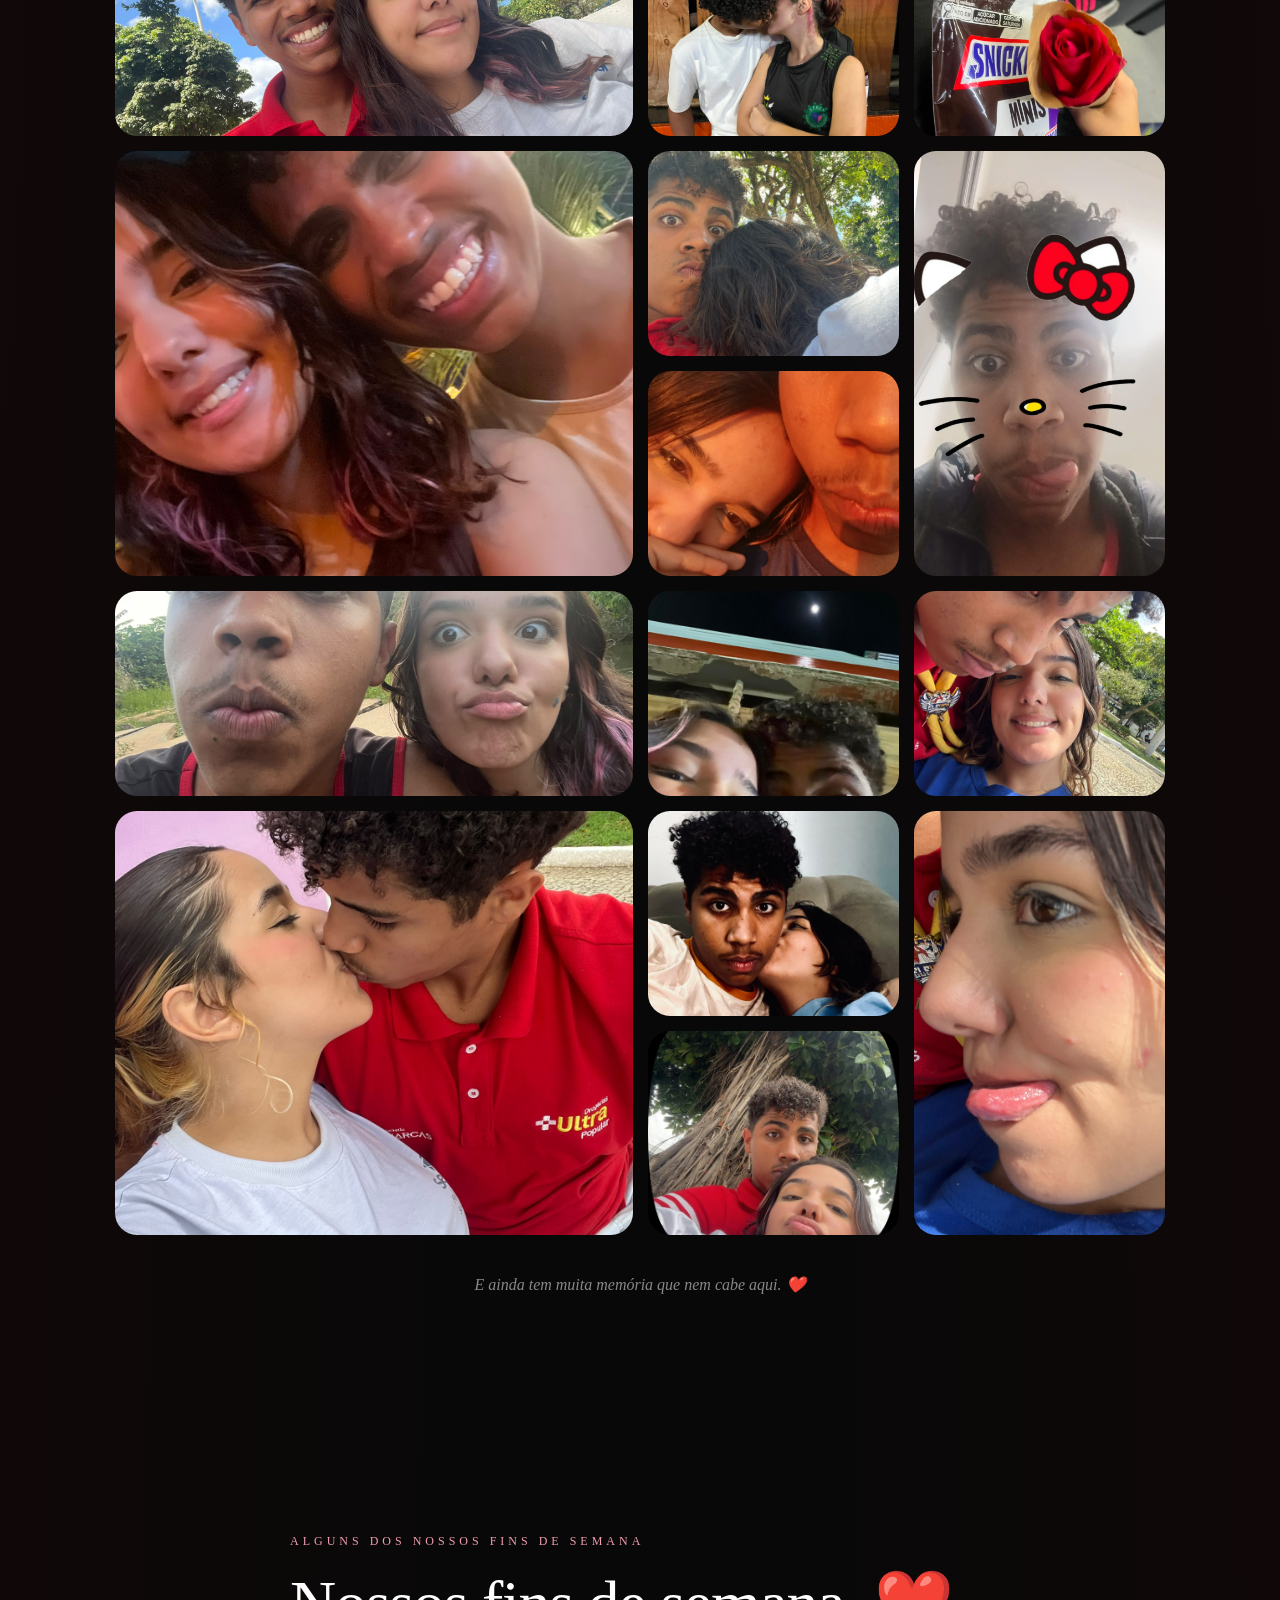
==== commit 50a03f06: "acabou" ====
--- a/index.html
+++ b/index.html
@@ -1214,9 +1214,9 @@
                 </div>
 
             </div>
-            <br>
+            
             <p class="counter-date">Desde 19 de setembro de 2026, às 17:50. ❤️</p>
-            <br>
+
             <p class="counter-footer">
                 E contando... ❤️
             </p>
@@ -1246,13 +1246,9 @@
             </h2>
 
             <p class="section-text story-video-text">
-                Enquanto você só imaginava como seria, minha cabeça não parava. 😂
+                Enquanto você só imaginava como seria, eu já estava planejando cada detalhe.
                 <br><br>
-                Eram ideias que nunca acabavam, planos, mudanças de última hora e aquela ansiedade de pensar em cada detalhe: <em>“será que vai dar certo?”</em>
-                <br><br>
-                Eu só queria que tudo saísse do jeito que eu tinha imaginado. Passei por cada detalhe com aquela mistura de ansiedade, preocupação e frio na barriga, torcendo para que tudo saísse perfeito.
-                <br><br>
-                E quando finalmente chegou aquele momento, quando eu vi que tudo tinha dado certo e você estava ali comigo, veio aquele alívio. Todas aquelas ideias, toda a preocupação e toda a ansiedade finalmente fizeram sentido. ❤️
+                Cada ideia, cada tentativa de esconder o que estava acontecendo e cada pequeno detalhe tinham um único objetivo: fazer daquele momento algo que você nunca esquecesse. ❤️
             </p>
 
             <div class="video-frame">
@@ -1310,101 +1306,92 @@
             <div class="clothesline-wire"></div>
 
             <!-- FOTO 1 -->
-
             <figure class="polaroid polaroid-1">
                 <div class="polaroid-clip">📎</div>
                 <div class="polaroid-photo">
                     <img src="assets/fotos-pedido/foto01.jpg"
-                        alt="Foto do dia do pedido"
-                        loading="lazy">
-                </div>
-                <figcaption>Naquele dia,</figcaption>
+                         alt="Foto do dia do pedido"
+                         loading="lazy">
+                </div>
+                <figcaption>Nosso dia ❤️</figcaption>
             </figure>
 
             <!-- FOTO 2 -->
-
             <figure class="polaroid polaroid-2">
                 <div class="polaroid-clip">📎</div>
                 <div class="polaroid-photo">
                     <img src="assets/fotos-pedido/foto02.jpg"
-                        alt="Foto do dia do pedido"
-                        loading="lazy">
-                </div>
-                <figcaption>eu só queria</figcaption>
+                         alt="Foto do dia do pedido"
+                         loading="lazy">
+                </div>
+                <figcaption>Um momento nosso</figcaption>
             </figure>
 
             <!-- FOTO 3 -->
-
             <figure class="polaroid polaroid-3">
                 <div class="polaroid-clip">📎</div>
                 <div class="polaroid-photo">
                     <img src="assets/fotos-pedido/foto03.jpg"
-                        alt="Foto do dia do pedido"
-                        loading="lazy">
-                </div>
-                <figcaption>te fazer</figcaption>
+                         alt="Foto do dia do pedido"
+                         loading="lazy">
+                </div>
+                <figcaption>Para sempre</figcaption>
             </figure>
 
             <!-- FOTO 4 -->
-
             <figure class="polaroid polaroid-4">
                 <div class="polaroid-clip">📎</div>
                 <div class="polaroid-photo">
                     <img src="assets/fotos-pedido/foto04.jpg"
-                        alt="Foto do dia do pedido"
-                        loading="lazy">
-                </div>
-                <figcaption>um pedido...</figcaption>
+                         alt="Foto do dia do pedido"
+                         loading="lazy">
+                </div>
+                <figcaption>O nosso começo</figcaption>
             </figure>
 
             <!-- FOTO 5 -->
-
             <figure class="polaroid polaroid-5">
                 <div class="polaroid-clip">📎</div>
                 <div class="polaroid-photo">
                     <img src="assets/fotos-pedido/foto05.jpg"
-                        alt="Foto do dia do pedido"
-                        loading="lazy">
-                </div>
-                <figcaption>mas você me deu</figcaption>
+                         alt="Foto do dia do pedido"
+                         loading="lazy">
+                </div>
+                <figcaption>Eu e você</figcaption>
             </figure>
 
             <!-- FOTO 6 -->
-
             <figure class="polaroid polaroid-6">
                 <div class="polaroid-clip">📎</div>
                 <div class="polaroid-photo">
                     <img src="assets/fotos-pedido/foto06.jpg"
-                        alt="Foto do dia do pedido"
-                        loading="lazy">
-                </div>
-                <figcaption>muito mais que um sim:</figcaption>
+                         alt="Foto do dia do pedido"
+                         loading="lazy">
+                </div>
+                <figcaption>Um sim inesquecível</figcaption>
             </figure>
 
             <!-- FOTO 7 -->
-
             <figure class="polaroid polaroid-7">
                 <div class="polaroid-clip">📎</div>
                 <div class="polaroid-photo">
                     <img src="assets/fotos-pedido/foto07.jpg"
-                        alt="Foto do dia do pedido"
-                        loading="lazy">
-                </div>
-                <figcaption>me deu a certeza</figcaption>
+                         alt="Foto do dia do pedido"
+                         loading="lazy">
+                </div>
+                <figcaption>Nosso momento</figcaption>
             </figure>
 
             <!-- FOTO 8 -->
-
             <figure class="polaroid polaroid-8">
                 <div class="polaroid-clip">📎</div>
                 <div class="polaroid-photo">
                     <img src="assets/fotos-pedido/foto08.jpg"
-                        alt="Foto do dia do pedido"
-                        loading="lazy">
-                </div>
-                <figcaption>do nosso pra sempre. ❤️</figcaption>
+                         alt="Foto do dia do pedido"
+                         loading="lazy">
+                </div>
+                <figcaption>O começo do nosso pra sempre</figcaption>
             </figure>
-
 
         </div>
 
@@ -1431,14 +1418,11 @@
                 E então chegou o momento.
             </h2>
 
-            <p class="section-text story-video-text"> 
-                Depois de tantos planos, ideias, expectativas e segredos… finalmente chegou a hora.
-                <br>
-                <br>Tudo aquilo que eu tinha imaginado por tanto tempo estava acontecendo bem diante de mim.
-                 E, naquele instante, toda a ansiedade dos preparativos deu lugar à felicidade de finalmente estar vivendo aquele momento com você.
-                <br>
-                <br> No fundo eu já sabia qual seria a sua resposta, mas ainda assim meu coração estava acelerado. Porque o que importava não era apenas a resposta…
-                 era fazer daquele momento algo que fosse nosso e que você guardasse para sempre. ❤️ </p>
+            <p class="section-text story-video-text">
+                Depois de tantos planos, expectativas e segredos… finalmente chegou a hora de fazer a pergunta que mudou a nossa história.
+                <br><br>
+                E esse foi o nosso primeiro grande “sim”. ❤️
+            </p>
 
             <div class="video-frame proposal-video-frame">
 
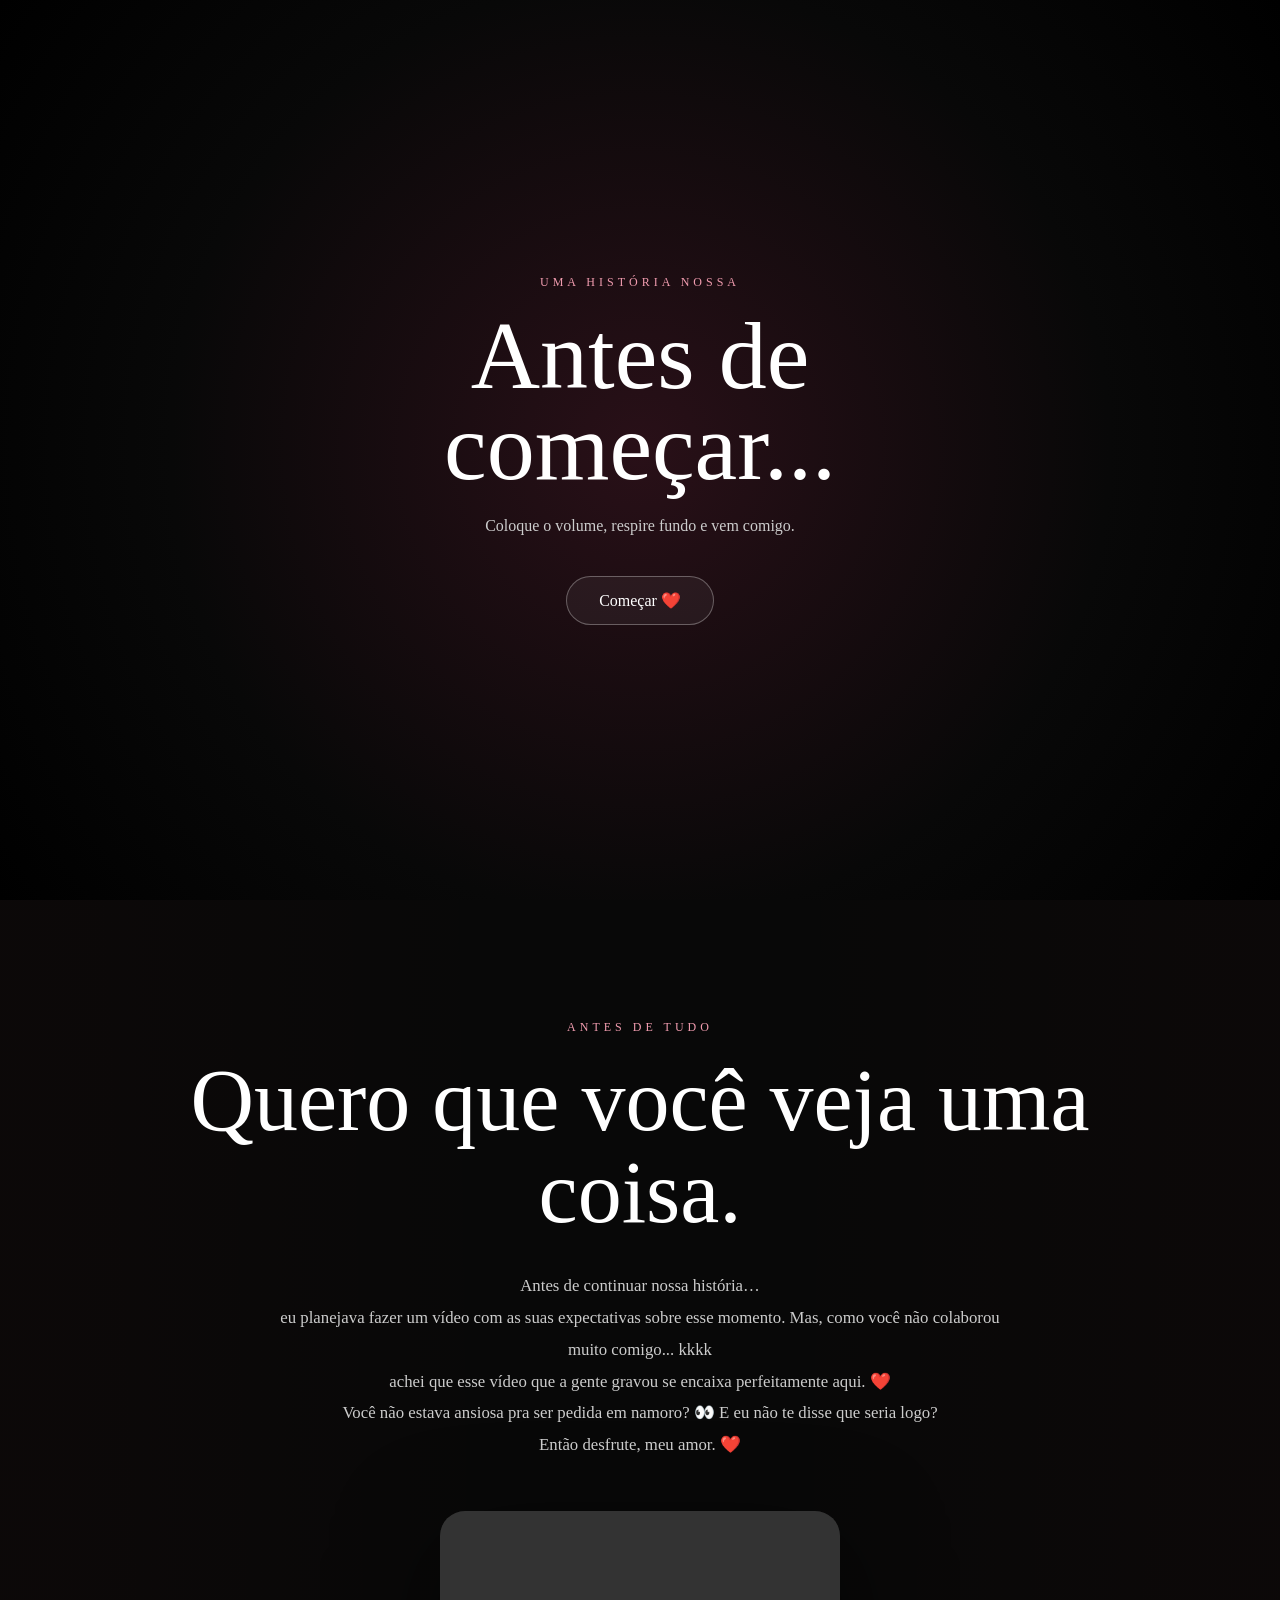
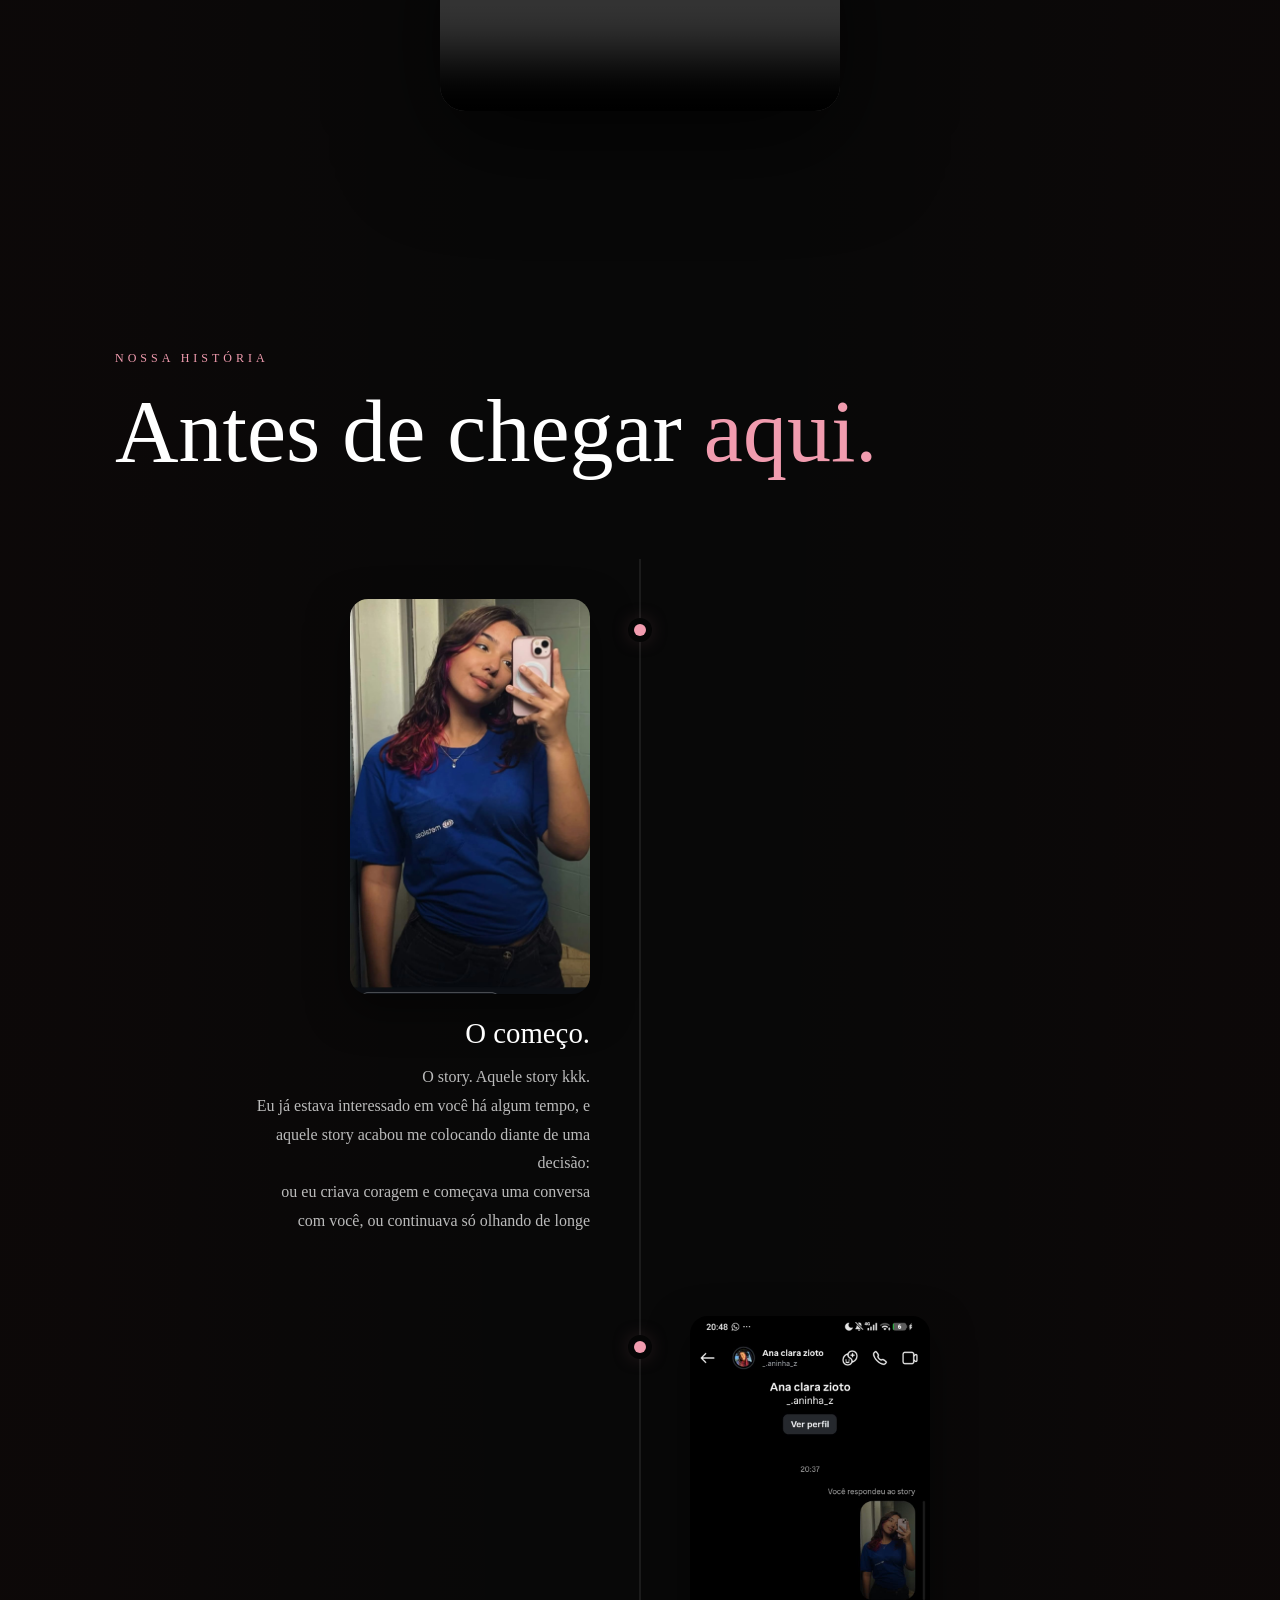
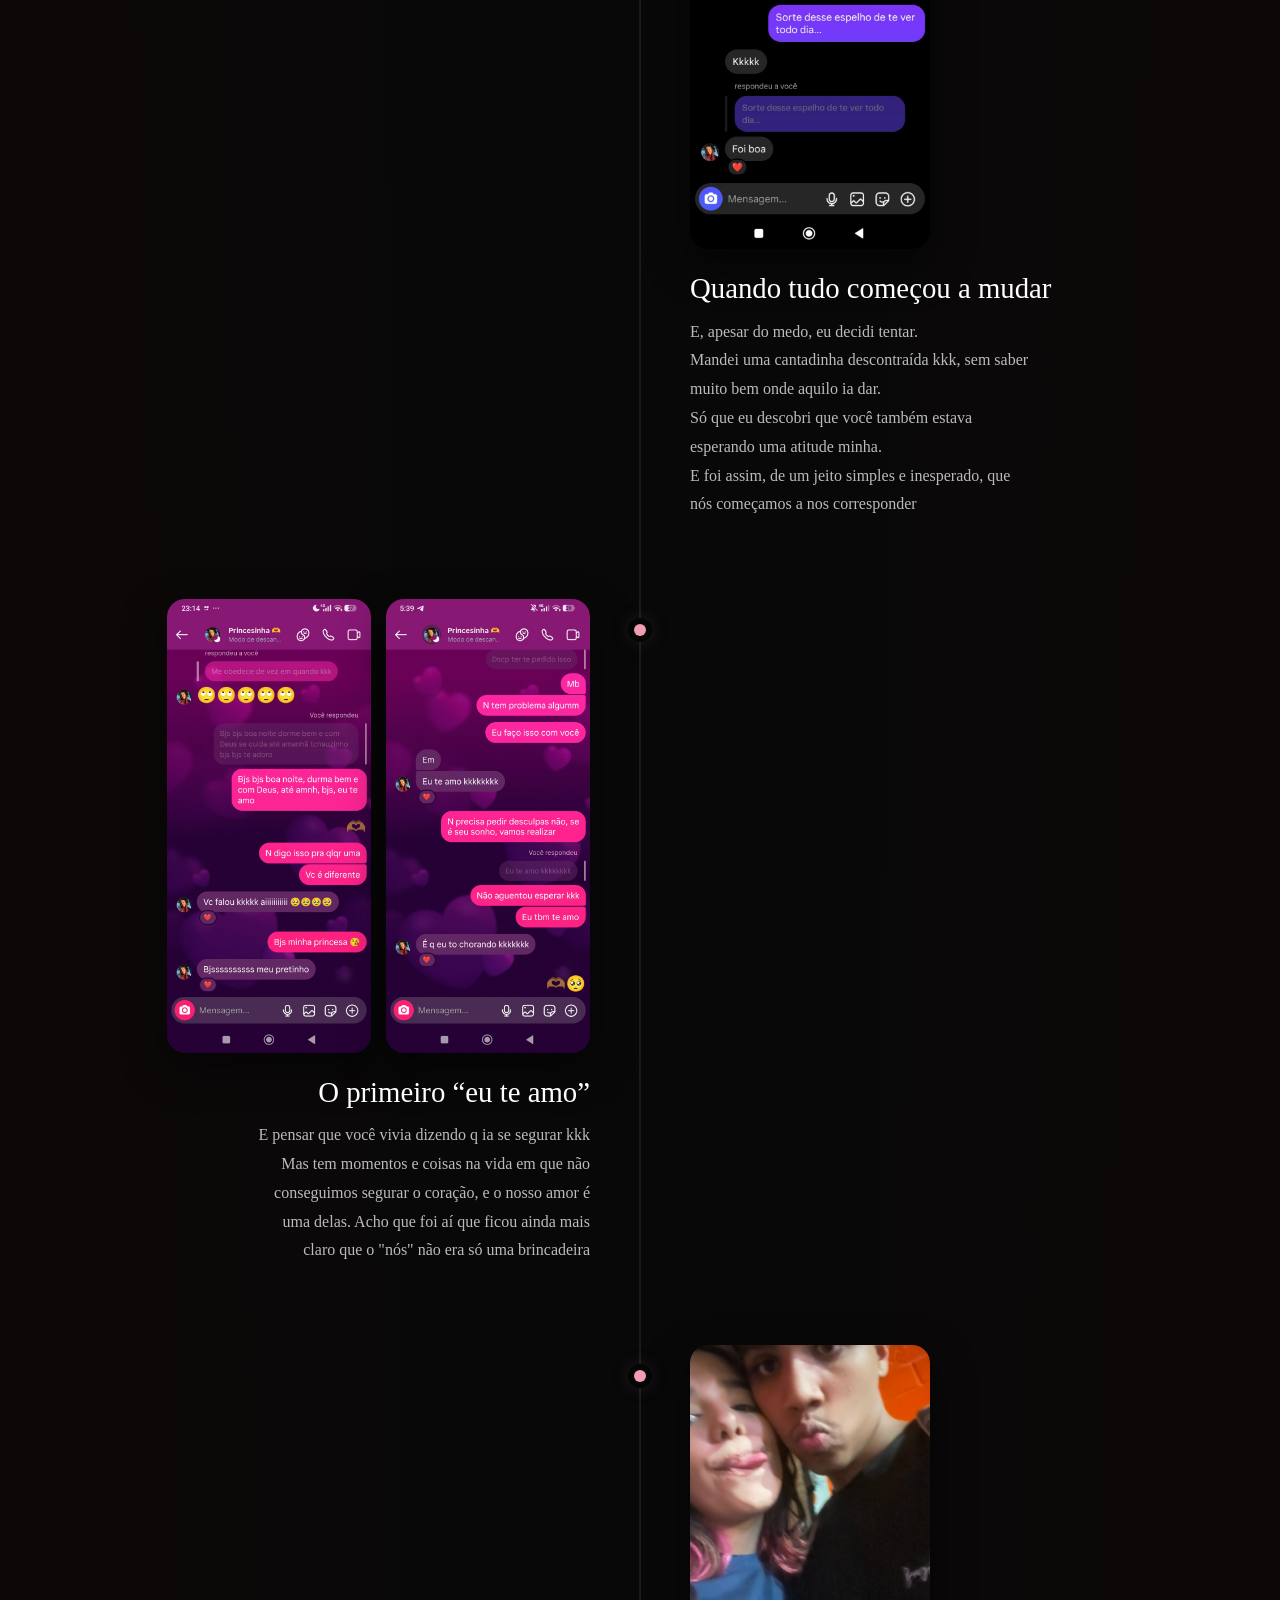
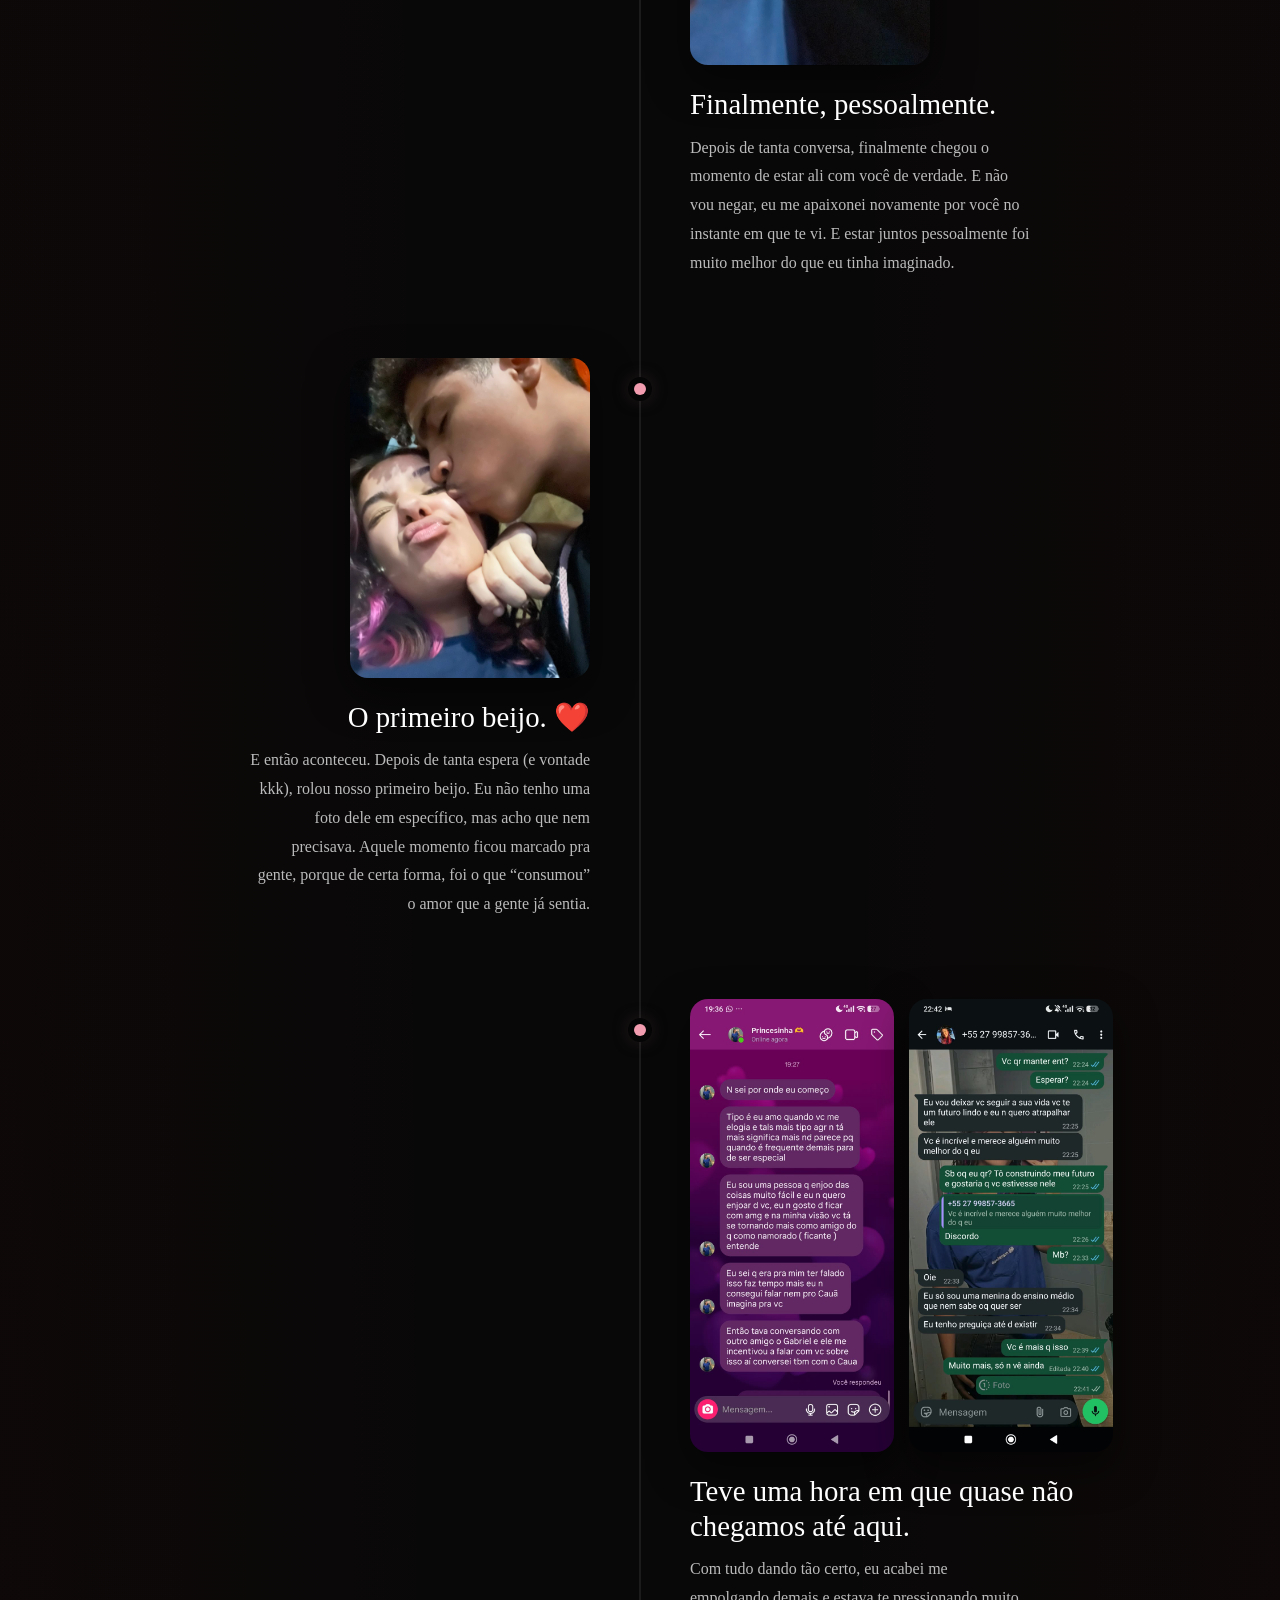
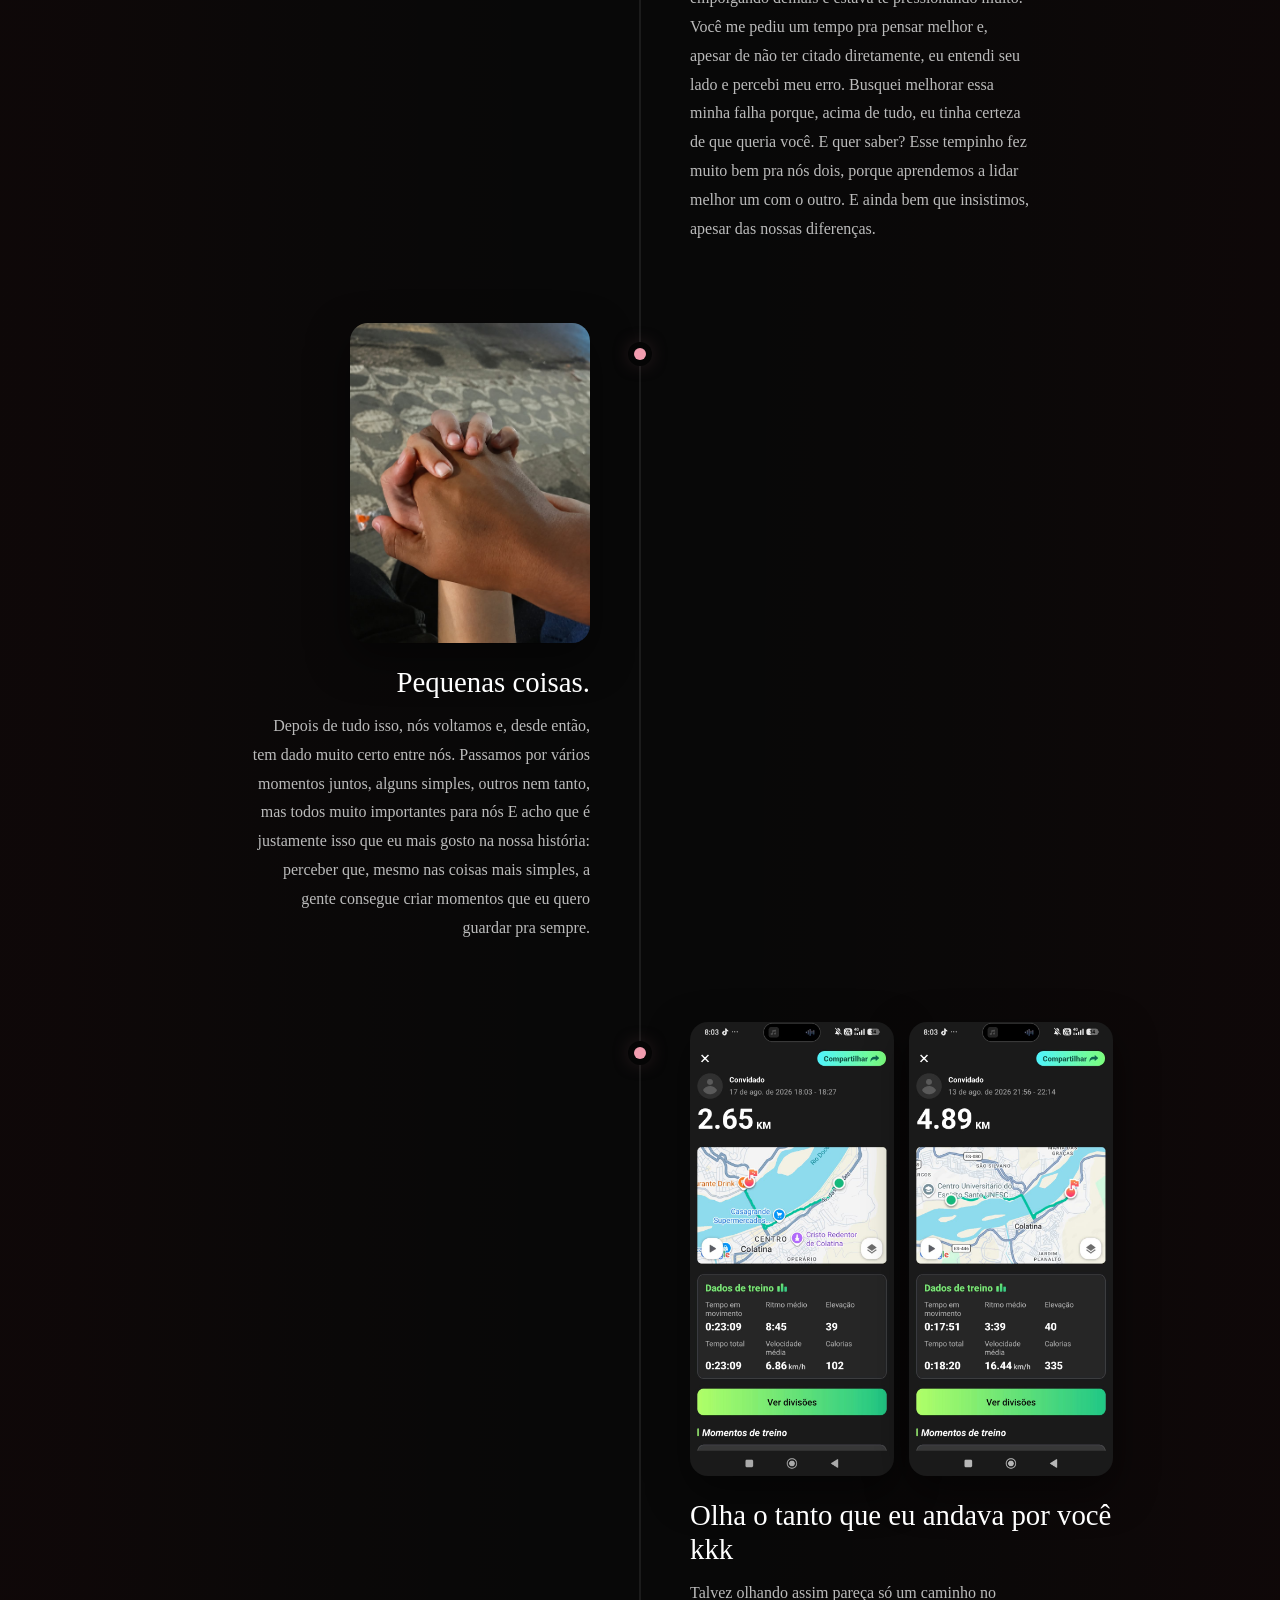
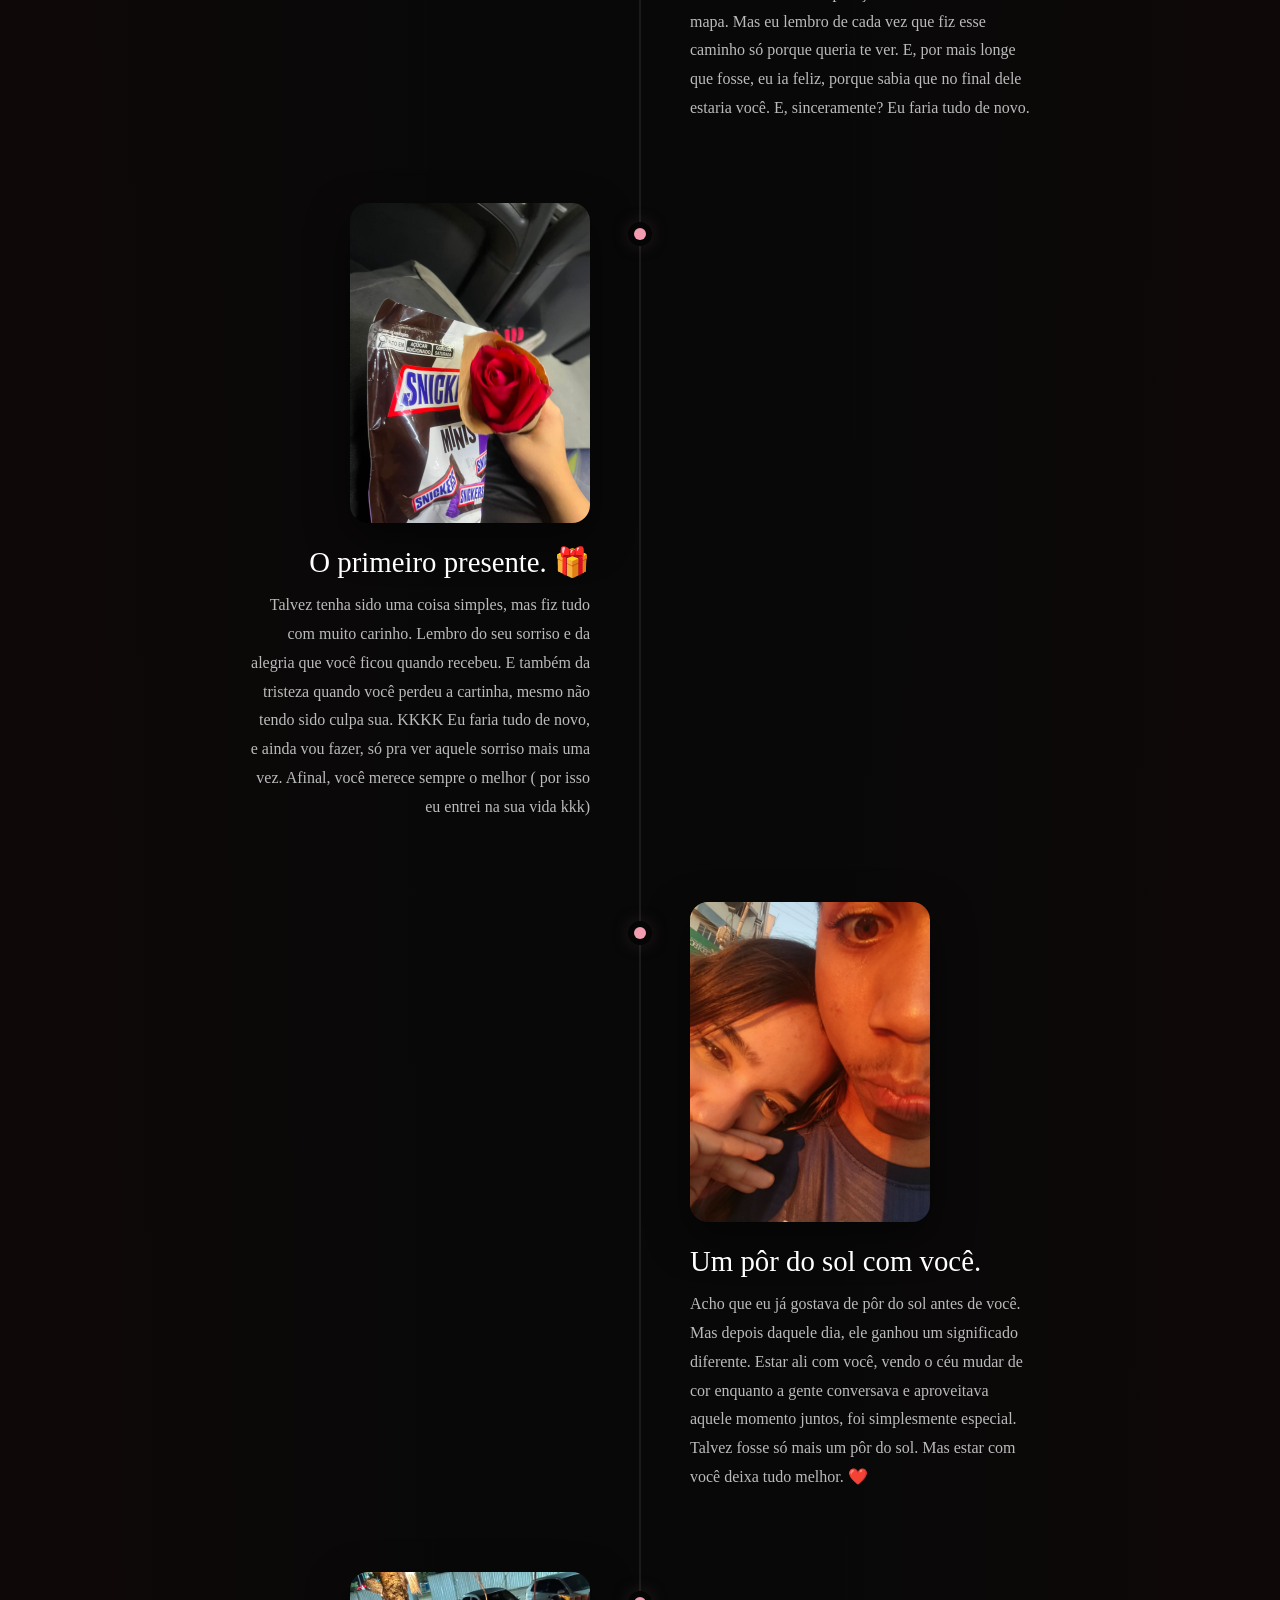
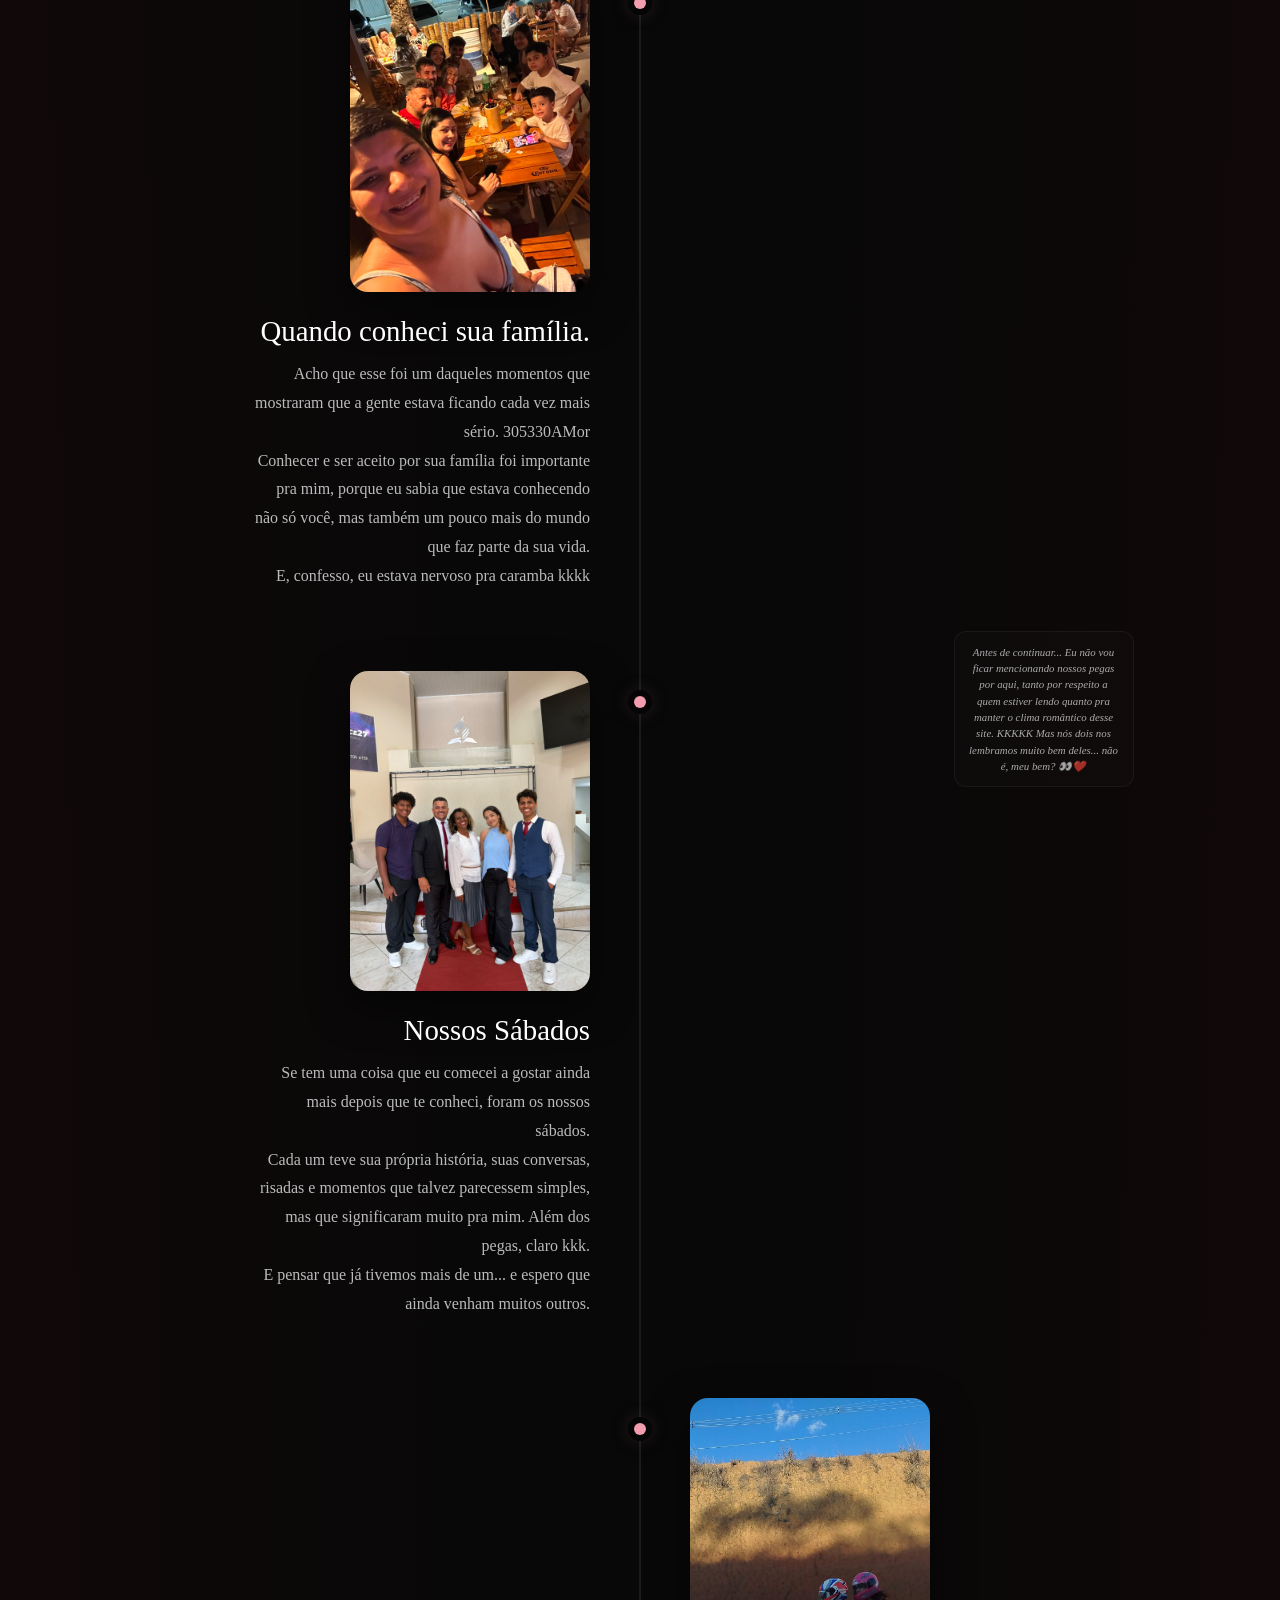
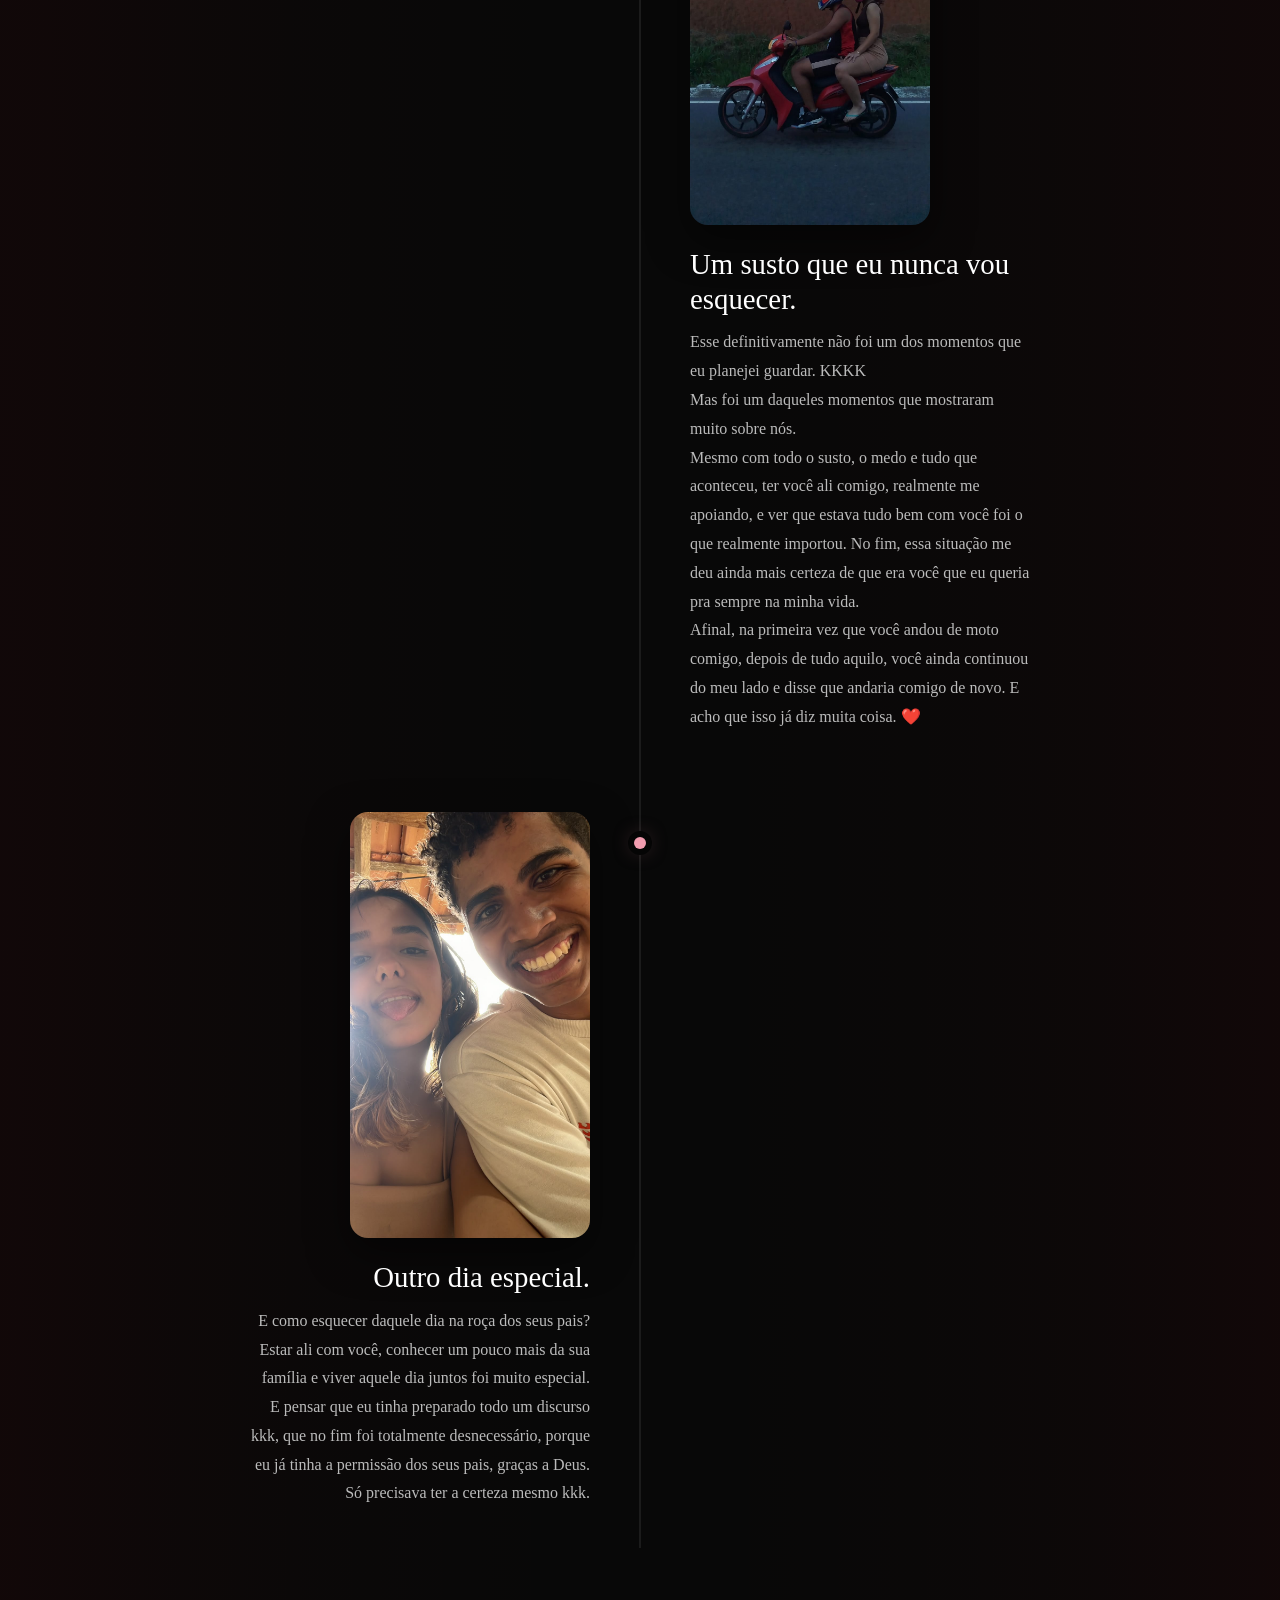
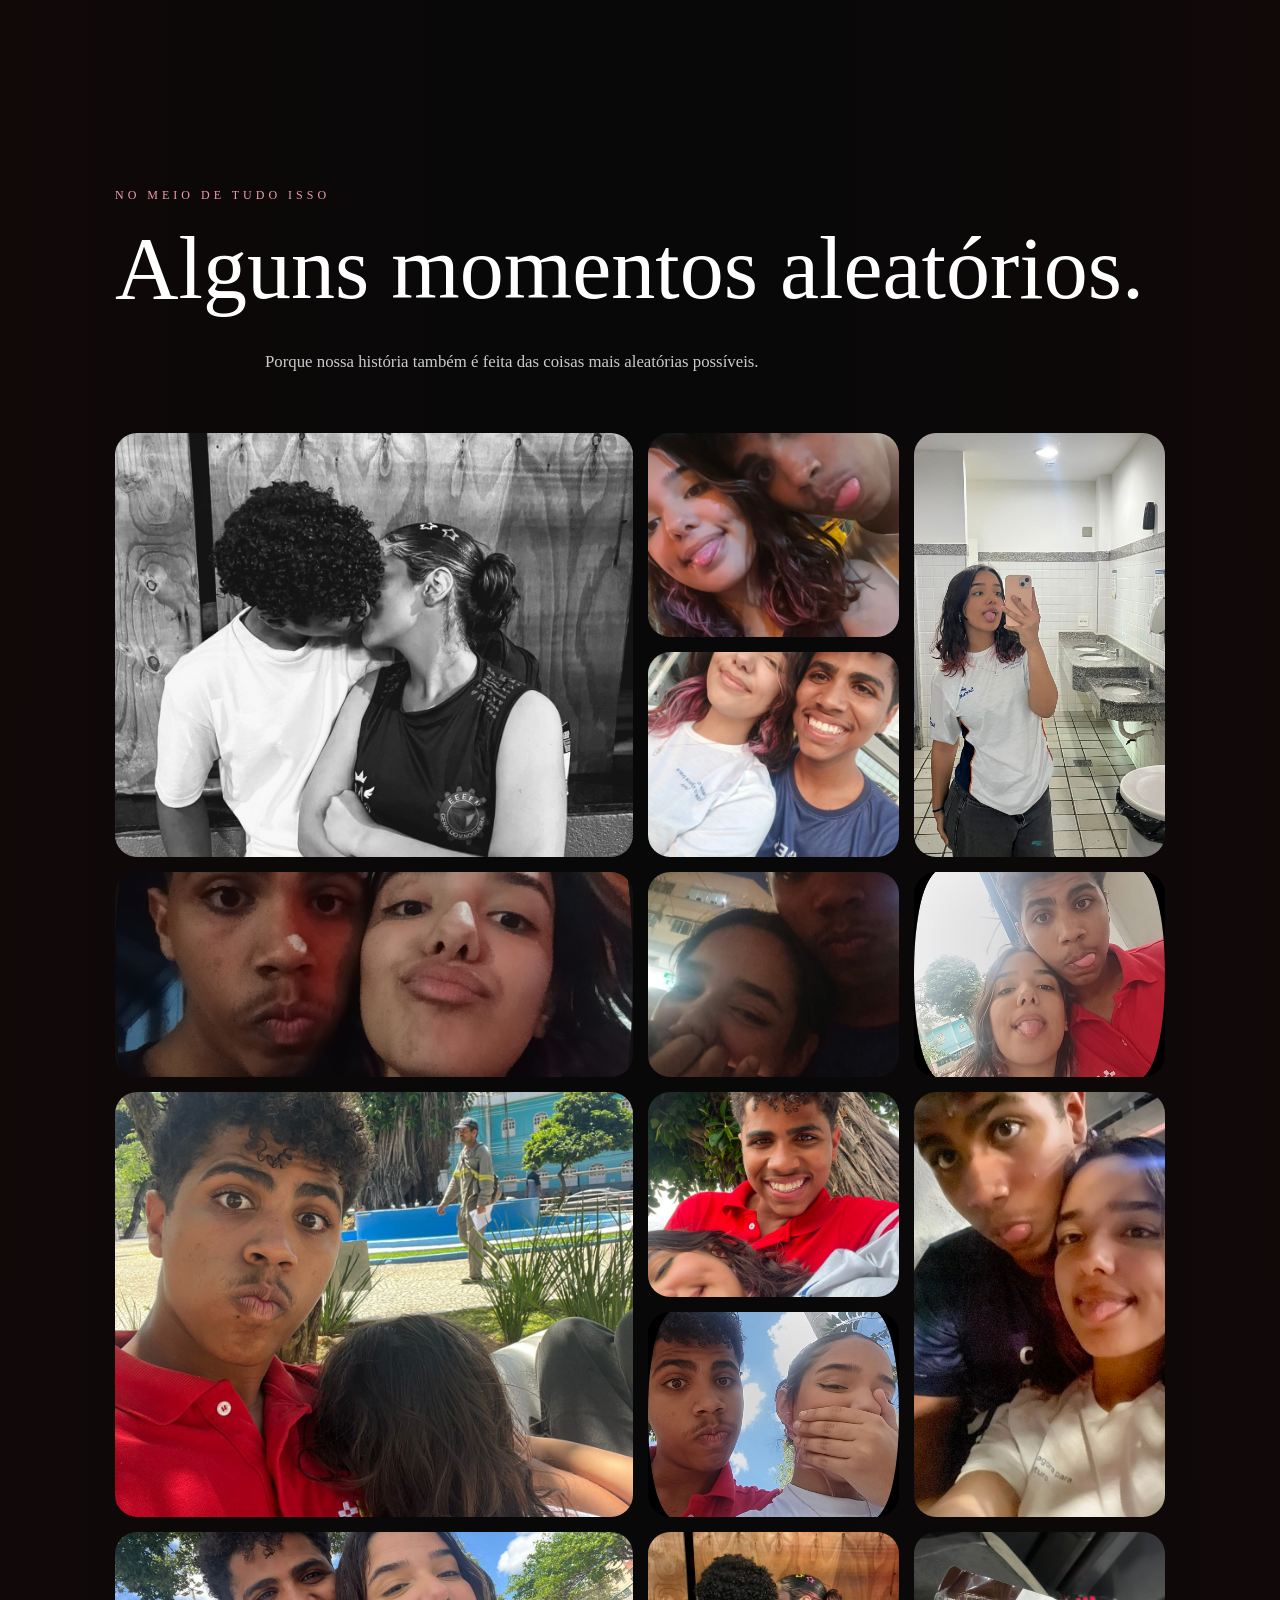
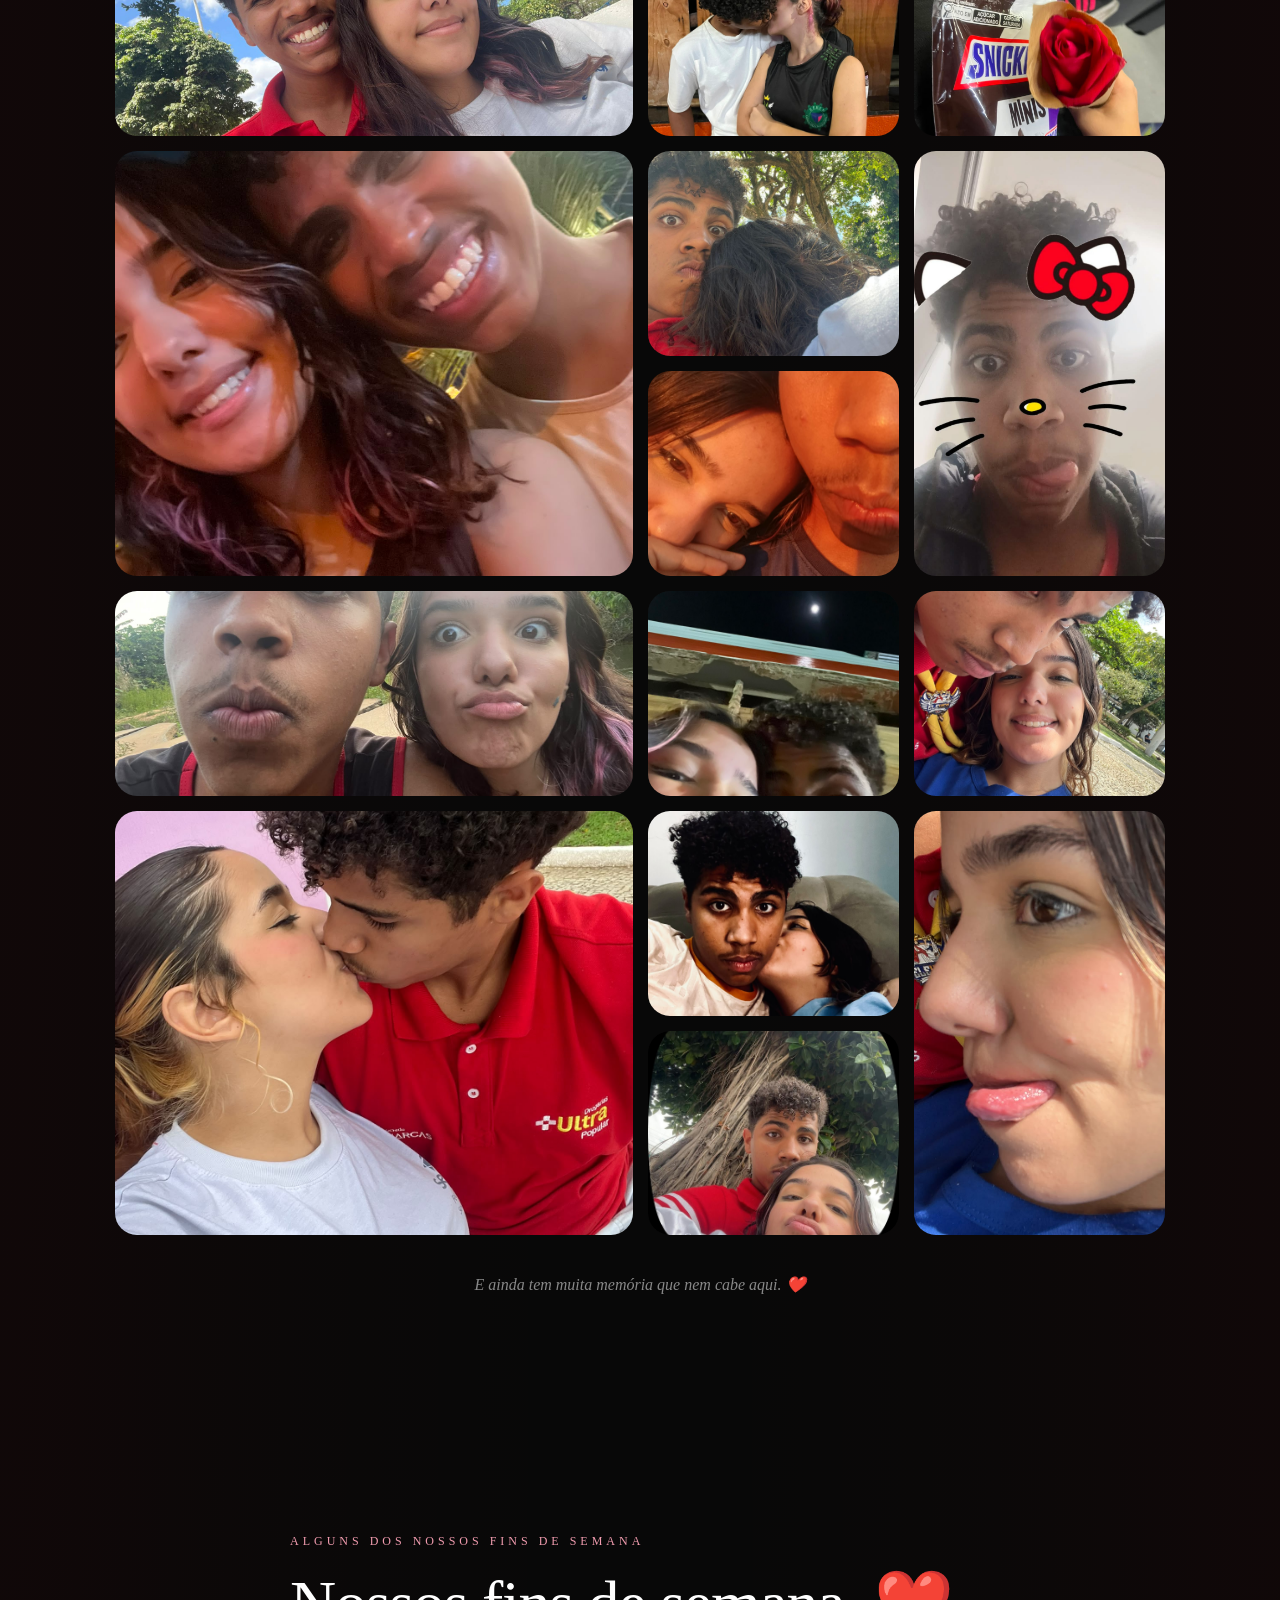
==== commit 10466ec1: "acabouuu" ====
--- a/index.html
+++ b/index.html
@@ -1215,6 +1215,7 @@
 
             </div>
             
+            <br>
             <p class="counter-date">Desde 19 de setembro de 2026, às 17:50. ❤️</p>
 
             <p class="counter-footer">
